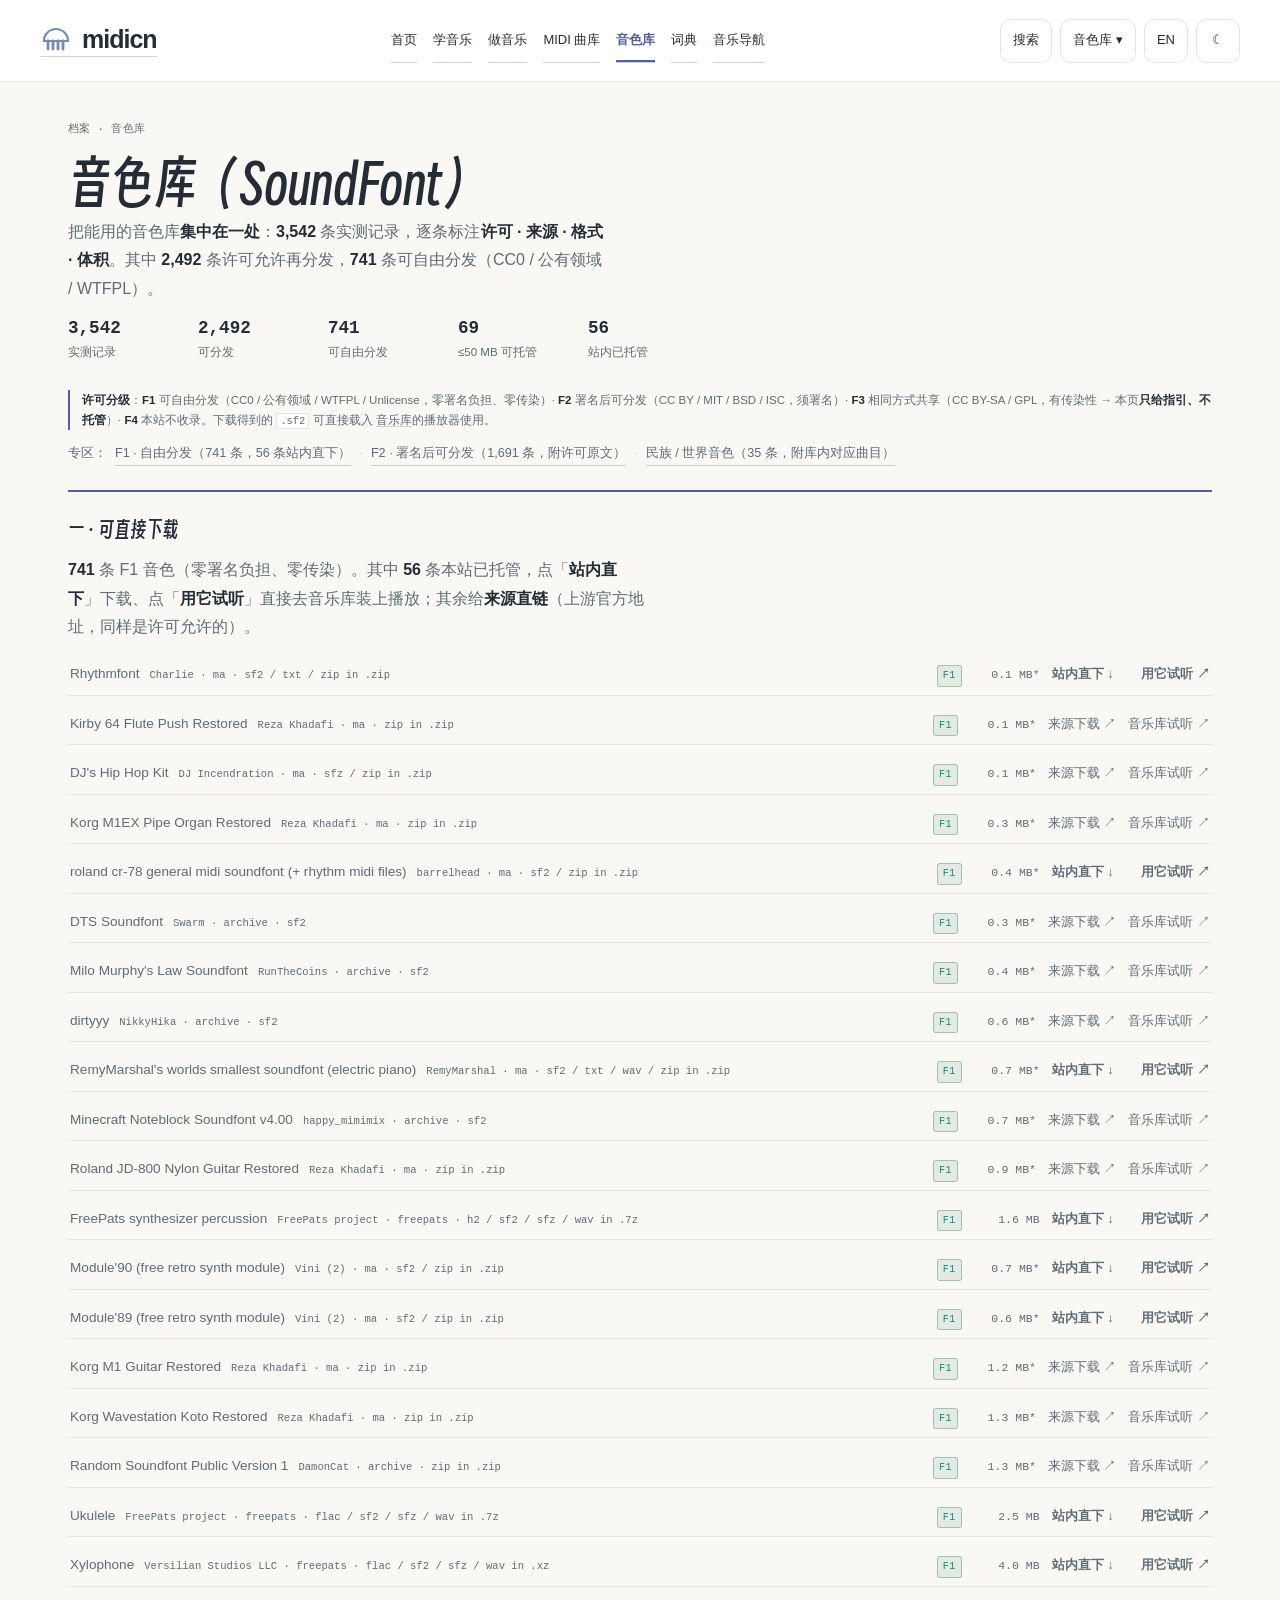
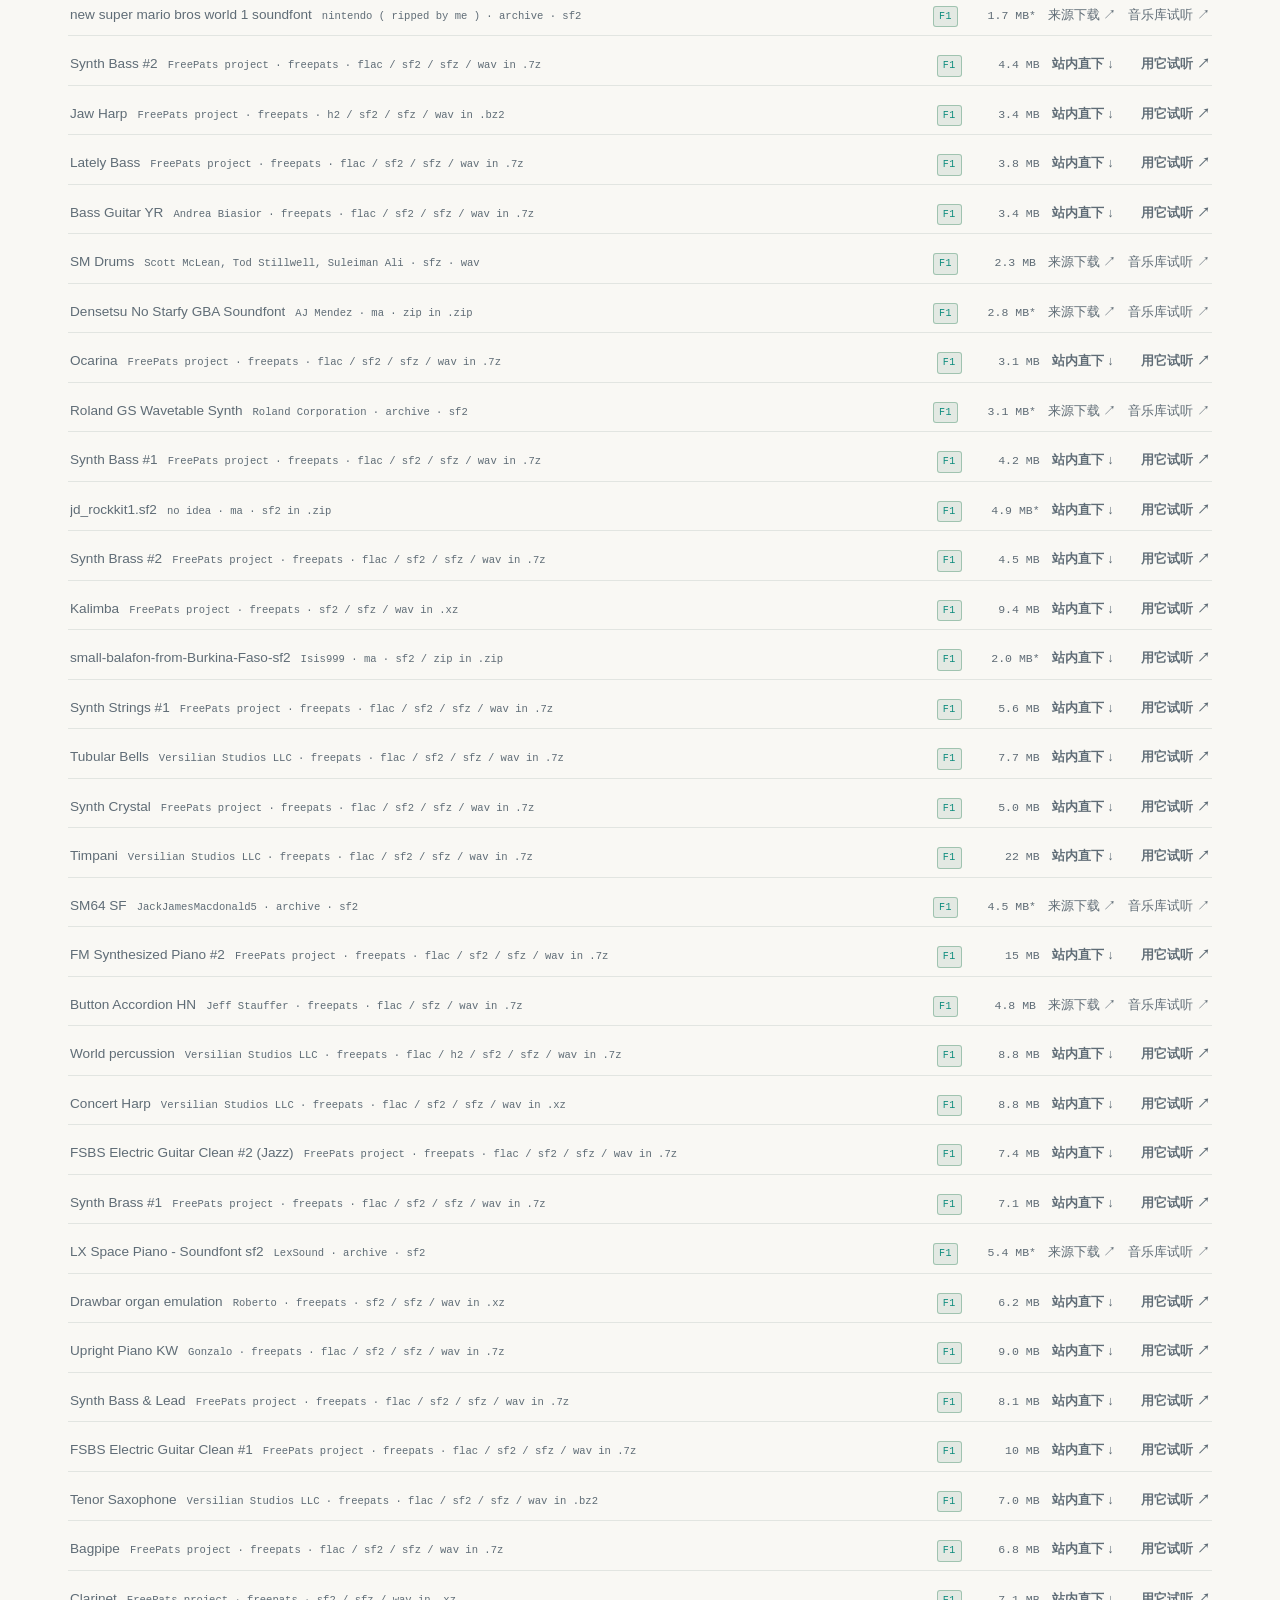
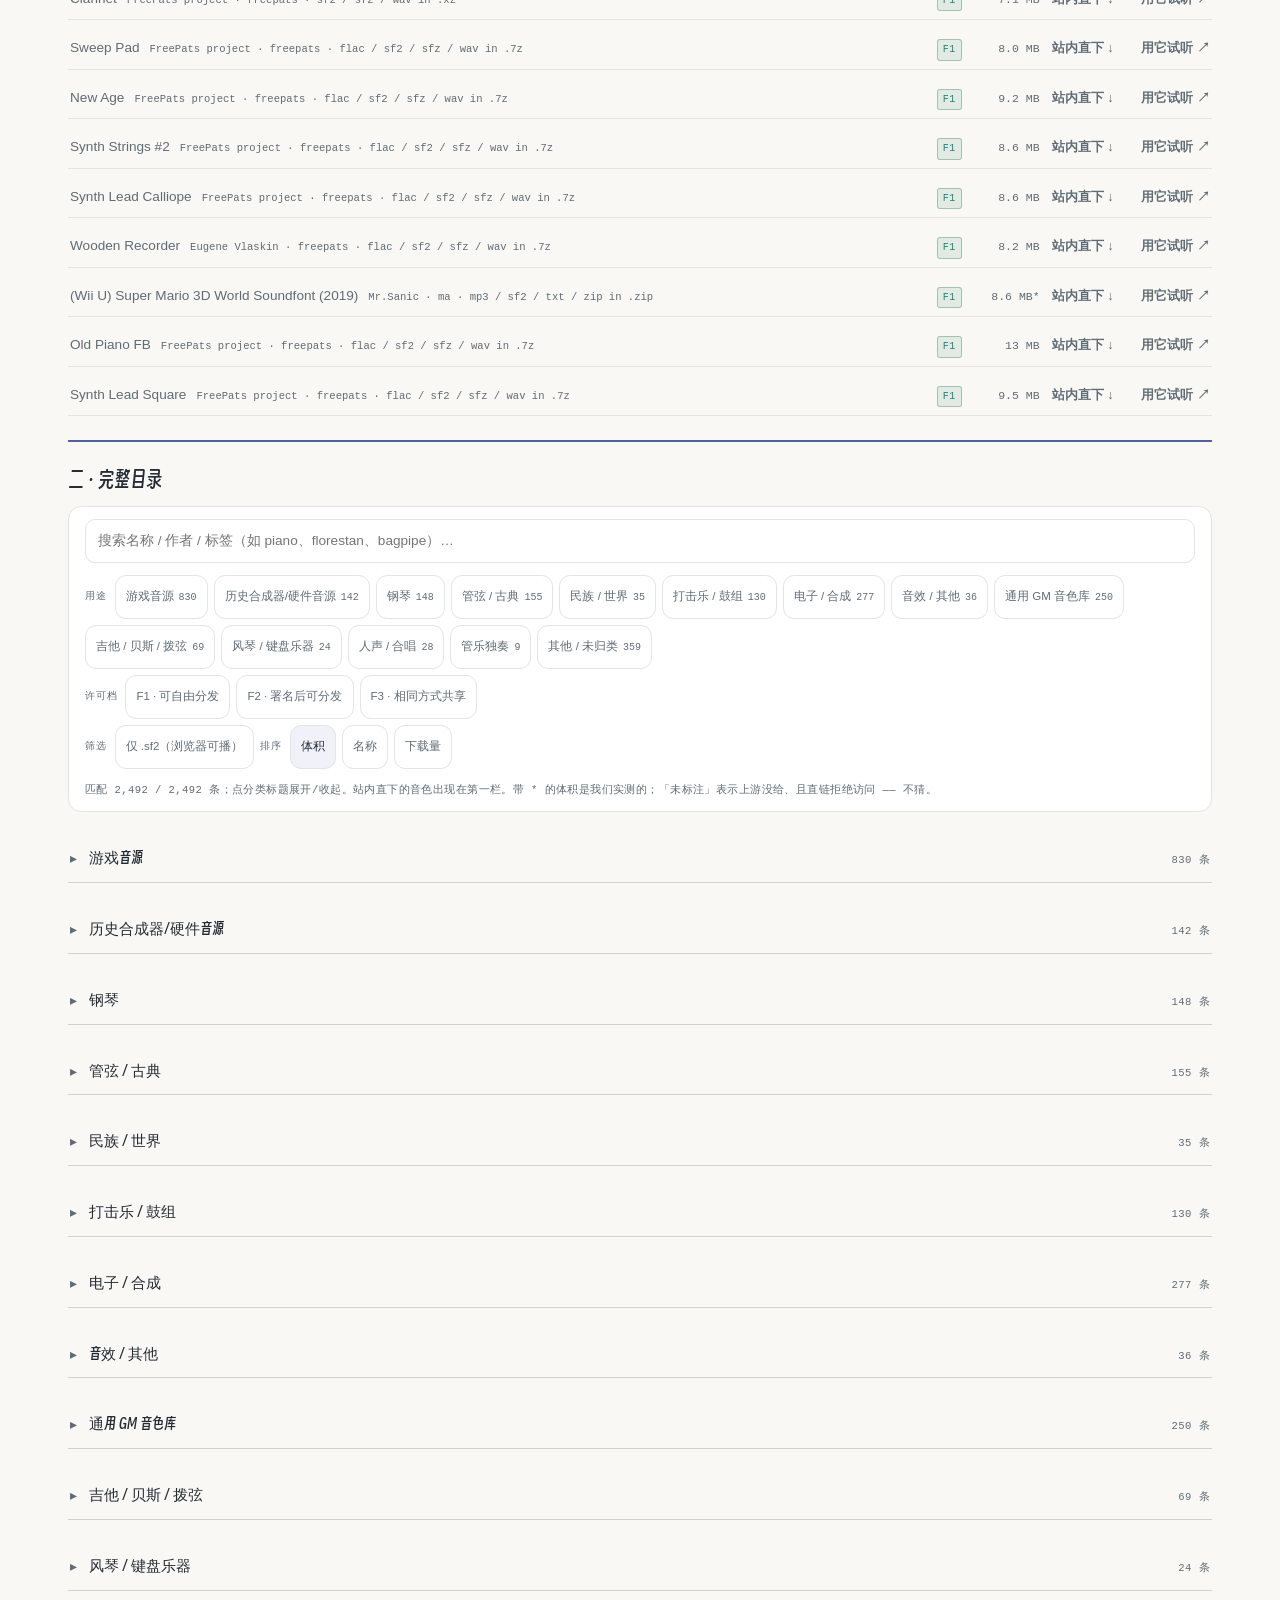
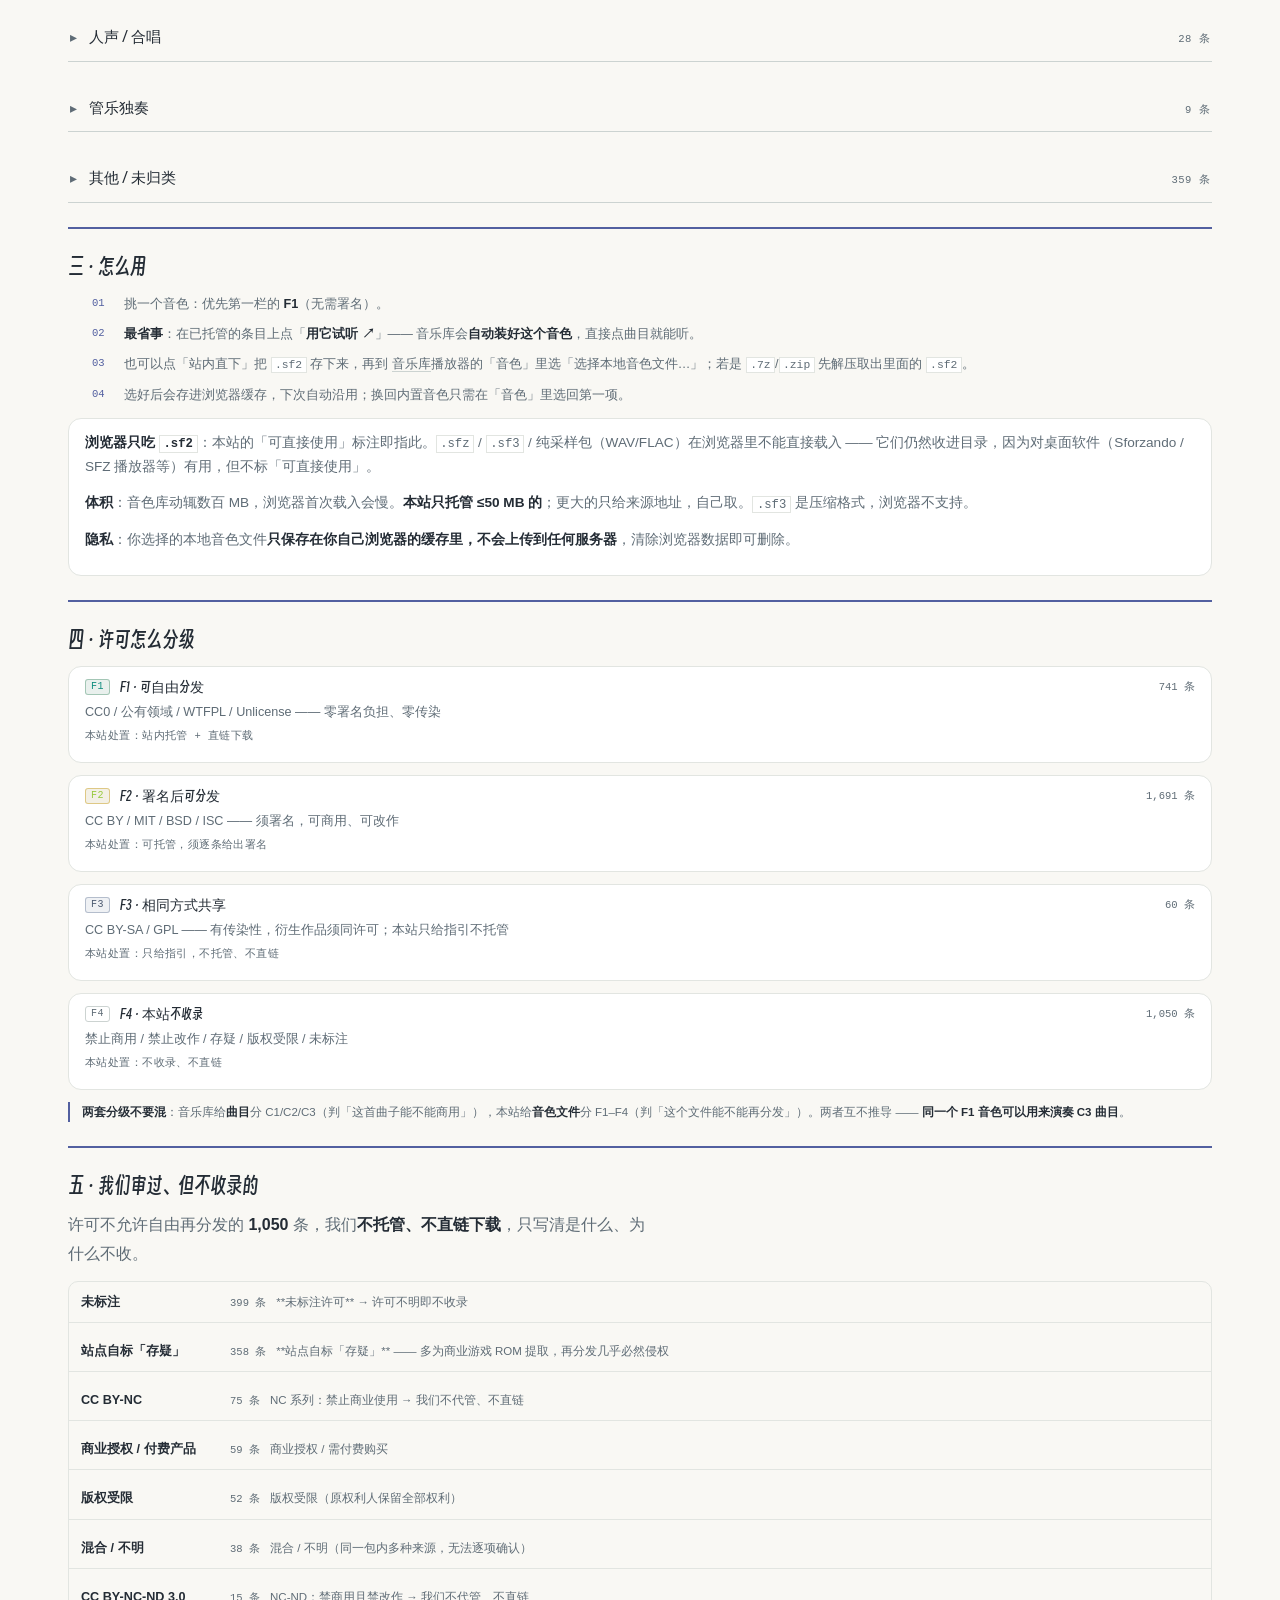
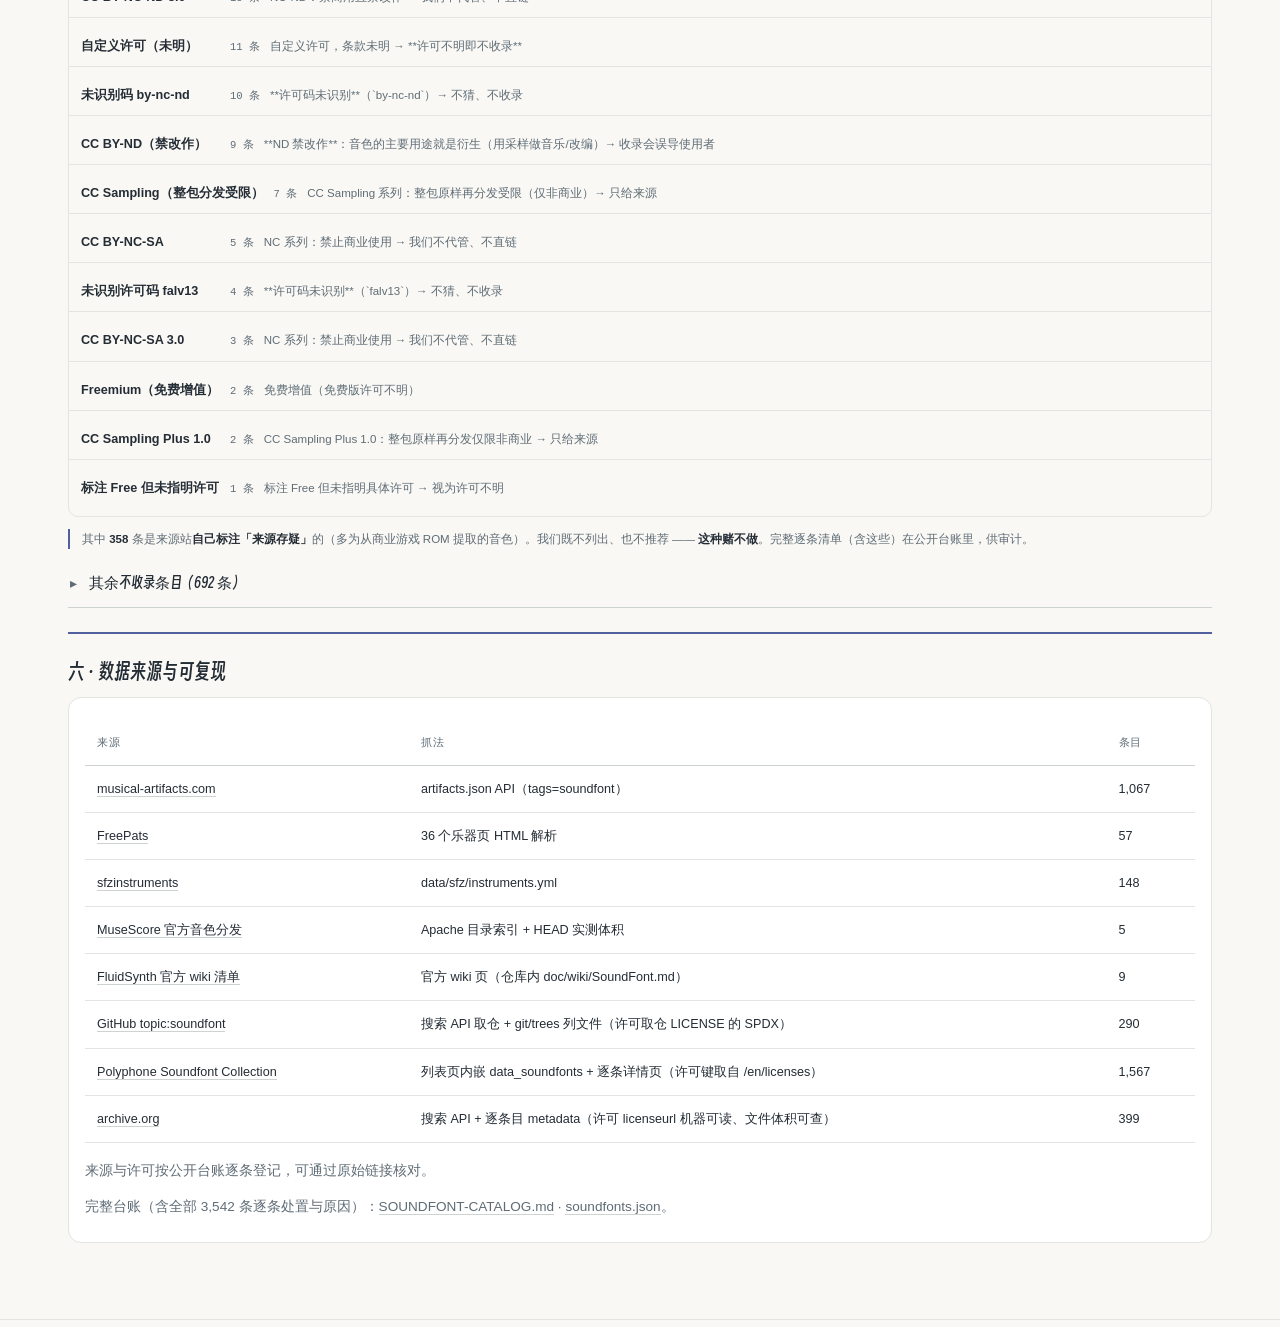
==== index.html @ f2d39f6a "Fix playback recovery, search history and current site navigation (core 1.2.1)" ====
<!doctype html>
<html lang="zh-Hans" data-site="sf" data-lang="zh" data-design="v6" data-ui="clean" data-page="catalog" style="--site-accent:#818aca;--site-text:#5360a0">
<head><meta charset="utf-8"><meta name="viewport" content="width=device-width,initial-scale=1,viewport-fit=cover">
<title>音色库（SoundFont）目录 · 许可分级 · 来源可核</title><meta name="description" content="midicn 音色库目录：3,542 条记录 · 2,492 条可分发。逐条标注许可、来源、格式与体积。">
<link rel="canonical" href="https://sf.midicn.com/">
<meta property="og:title" content="音色库（SoundFont）目录 · 许可分级 · 来源可核"><meta property="og:description" content="midicn 音色库目录：3,542 条记录 · 2,492 条可分发。逐条标注许可、来源、格式与体积。"><meta property="og:type" content="website"><meta property="og:url" content="https://sf.midicn.com/"><meta property="og:site_name" content="midicn · 音色库"><meta property="og:locale" content="zh_CN"><meta property="og:image" content="https://sf.midicn.com/assets/og.png"><meta name="twitter:card" content="summary_large_image">
<meta property="og:image:width" content="1200"><meta property="og:image:height" content="630"><meta property="og:image:alt" content="midicn · 音色库"><meta name="twitter:title" content="音色库（SoundFont）目录 · 许可分级 · 来源可核"><meta name="twitter:description" content="midicn 音色库目录：3,542 条记录 · 2,492 条可分发。逐条标注许可、来源、格式与体积。"><meta name="twitter:image" content="https://sf.midicn.com/assets/og.png">
<meta name="theme-color" content="#818aca"><link rel="manifest" href="manifest.json"><link rel="apple-touch-icon" href="assets/core/icons/icon-192.png"><link rel="icon" href="[data-uri]">
<script>(()=>{try{const a=document.cookie.split(';').map(x=>x.trim()).filter(x=>x.startsWith('midicn-theme=')).pop();const v=a?a.split('=')[1]:localStorage.getItem('midicn-theme');if(v==='light'||v==='dark')document.documentElement.dataset.theme=v}catch{}})();</script><link rel="preload" as="font" type="font/woff2" href="assets/fonts/p.4bbf090220.7a003069be5e.woff2" crossorigin><style>@font-face{font-family:"Smiley Sans";src:url("assets/fonts/p.4bbf090220.7a003069be5e.woff2") format("woff2");font-display:swap}</style><link rel="stylesheet" href="assets/ui/base.b6d38215e6cf.css"><link rel="stylesheet" href="assets/ui/sf-index.25b1c0a201fb.css"><script type="application/ld+json">{"@context":"https://schema.org","@type":"WebPage","name":"音色库（SoundFont）目录 · 许可分级 · 来源可核","description":"midicn 音色库目录：3,542 条记录 · 2,492 条可分发。逐条标注许可、来源、格式与体积。","url":"https://sf.midicn.com/","inLanguage":"zh"}</script></head>
<body><a class="skip-link" href="#main" data-zh="跳至正文" data-en="Skip to content">跳至正文</a>
<header class="site-header">
<a class="site-brand" href="https://home.midicn.com/" data-zh-href="https://home.midicn.com/" data-en-href="https://home.midicn.com/en/" aria-label="midicn"><span class="jf-stack"><svg viewBox="0 0 32 32" width="32" height="32" class="jf jf-idle" aria-hidden="true"><path d="M4 17A12 12 0 0 1 28 17Z" fill="none" stroke="var(--accent)" stroke-width="2.1"/><path d="M8 17V25.0" stroke="var(--accent)" stroke-width="2.8" stroke-linecap="round" fill="none"/><path d="M13 17V25.0" stroke="var(--accent)" stroke-width="2.8" stroke-linecap="round" fill="none"/><path d="M18 17V25.0" stroke="var(--accent)" stroke-width="2.8" stroke-linecap="round" fill="none"/><path d="M23 17V25.0" stroke="var(--accent)" stroke-width="2.8" stroke-linecap="round" fill="none"/></svg></span><b>midicn</b></a>
<nav class="site-task-nav" data-zh-label="全站导航" data-en-label="Main navigation" aria-label="全站导航"><a href="https://home.midicn.com/" data-zh="首页" data-en="Home" data-zh-href="https://home.midicn.com/" data-en-href="https://home.midicn.com/en/">首页</a><a href="https://home.midicn.com/learn/" data-zh-href="https://home.midicn.com/learn/" data-en-href="https://home.midicn.com/en/learn/" data-zh="学音乐" data-en="Learn">学音乐</a><a href="https://home.midicn.com/make/" data-zh-href="https://home.midicn.com/make/" data-en-href="https://home.midicn.com/en/make/" data-zh="做音乐" data-en="Create">做音乐</a><a href="https://lib.midicn.com/" data-zh="MIDI 曲库" data-en="MIDI" data-zh-href="https://lib.midicn.com/" data-en-href="https://lib.midicn.com/">MIDI 曲库</a><a href="https://sf.midicn.com/" data-zh="音色库" data-en="SoundFonts" data-zh-href="https://sf.midicn.com/" data-en-href="https://sf.midicn.com/" aria-current="page">音色库</a><a href="https://gloss.midicn.com/" data-zh="词典" data-en="Glossary" data-zh-href="https://gloss.midicn.com/" data-en-href="https://gloss.midicn.com/en/">词典</a><a data-directory-group="directory" href="https://nav.midicn.com/" data-zh="音乐导航" data-en="Directory" data-zh-href="https://nav.midicn.com/" data-en-href="https://nav.midicn.com/">音乐导航</a></nav>
<div class="site-actions"><a class="site-search" href="https://home.midicn.com/search/" data-zh-href="https://home.midicn.com/search/" data-en-href="https://home.midicn.com/en/search/" data-zh="搜索" data-en="Search">搜索</a>
<div class="site-switcher"><button id="navmenu-btn" type="button" aria-expanded="false" aria-controls="navmenu-panel" data-zh="音色库 ▾" data-en="SoundFonts ▾" data-zh-label="切换分站" data-en-label="Choose a site" aria-label="切换分站">音色库 ▾</button><nav id="navmenu-panel" class="site-menu" hidden aria-label="全部分站"><a href="https://nav.midicn.com/" data-zh="音乐导航" data-en="Directory" data-zh-href="https://nav.midicn.com/" data-en-href="https://nav.midicn.com/"><span class="site-dot" style="--dot:#5caaa0" aria-hidden="true"></span><span data-label>音乐导航</span></a><a href="https://lib.midicn.com/" data-zh="MIDI 库" data-en="MIDI Library" data-zh-href="https://lib.midicn.com/" data-en-href="https://lib.midicn.com/"><span class="site-dot" style="--dot:#c28a55" aria-hidden="true"></span><span data-label>MIDI 库</span></a><a href="https://mid.midicn.com/" data-zh="维度浏览" data-en="Dimensions" data-zh-href="https://mid.midicn.com/" data-en-href="https://mid.midicn.com/"><span class="site-dot" style="--dot:#5ca69c" aria-hidden="true"></span><span data-label>维度浏览</span></a><a href="https://zip.midicn.com/" data-zh="包下载" data-en="Packs" data-zh-href="https://zip.midicn.com/" data-en-href="https://zip.midicn.com/"><span class="site-dot" style="--dot:#6995bd" aria-hidden="true"></span><span data-label>包下载</span></a><a href="https://sf.midicn.com/" data-zh="音色库" data-en="SoundFonts" data-zh-href="https://sf.midicn.com/" data-en-href="https://sf.midicn.com/" aria-current="page"><span class="site-dot" style="--dot:#818aca" aria-hidden="true"></span><span data-label>音色库</span></a><a href="https://home.midicn.com/" data-zh="首页" data-en="Home" data-zh-href="https://home.midicn.com/" data-en-href="https://home.midicn.com/en/"><span class="site-dot" style="--dot:#d9795c" aria-hidden="true"></span><span data-label>首页</span></a><a href="https://gloss.midicn.com/" data-zh="词典" data-en="Dictionary" data-zh-href="https://gloss.midicn.com/" data-en-href="https://gloss.midicn.com/en/"><span class="site-dot" style="--dot:#a484ae" aria-hidden="true"></span><span data-label>词典</span></a><a href="https://hist.midicn.com/" data-zh="音乐史" data-en="Music History" data-zh-href="https://hist.midicn.com/" data-en-href="https://hist.midicn.com/en/"><span class="site-dot" style="--dot:#c49a51" aria-hidden="true"></span><span data-label>音乐史</span></a><a href="https://theo.midicn.com/" data-zh="乐理" data-en="Theory" data-zh-href="https://theo.midicn.com/" data-en-href="https://theo.midicn.com/en/"><span class="site-dot" style="--dot:#9381c6" aria-hidden="true"></span><span data-label>乐理</span></a><a href="https://inst.midicn.com/" data-zh="乐器" data-en="Instruments" data-zh-href="https://inst.midicn.com/" data-en-href="https://inst.midicn.com/en/"><span class="site-dot" style="--dot:#7b9d68" aria-hidden="true"></span><span data-label>乐器</span></a><a href="https://prod.midicn.com/" data-zh="音频" data-en="Audio" data-zh-href="https://prod.midicn.com/" data-en-href="https://prod.midicn.com/en/"><span class="site-dot" style="--dot:#61a9b2" aria-hidden="true"></span><span data-label>音频</span></a><a href="https://ai.midicn.com/" data-zh="AI 做音乐" data-en="AI Music" data-zh-href="https://ai.midicn.com/" data-en-href="https://ai.midicn.com/en/"><span class="site-dot" style="--dot:#cb7993" aria-hidden="true"></span><span data-label>AI 做音乐</span></a></nav></div>
<button id="lang" type="button" data-zh-label="切换语言" data-en-label="Switch language" aria-label="切换语言">EN</button><button id="theme" type="button" aria-label="切换明暗">☾</button></div></header><main id="main" class="doc wide" tabindex="-1">
  <p class="meta" data-zh="档案 · 音色库" data-en="ARCHIVE · SOUNDFONTS">档案 · 音色库</p>
  <h1 data-zh="音色库（SoundFont）" data-en="SoundFont library">音色库（SoundFont）</h1>
  <p class="lede" id="lede"></p>
  <div class="stat" id="stat"></div>

  <div class="note" id="tierNote"></div>

  <!-- 专区入口（S4）：两页是服务端渲染的独立页面，这里只做入口 -->
  <p class="zones" id="zones"></p>

  <!-- ── 一 · 可直接下载（F1 · 站内托管优先） ─────────────────────── -->
  <div class="stitle"><h2 data-zh="一 · 可直接下载" data-en="1 · Ready to download">一 · 可直接下载</h2></div>
  <p class="lede" id="f1Lede"></p>
  <div id="f1"></div>

  <!-- ── 二 · 完整目录 ─────────────────────────────────────────── -->
  <div class="stitle"><h2 data-zh="二 · 完整目录" data-en="2 · Full catalogue">二 · 完整目录</h2></div>

  <div class="panel filterbox">
    <div class="panel-bd">
      <input id="q" type="search" autocomplete="off"
             data-ph-zh="搜索名称 / 作者 / 标签（如 piano、florestan、bagpipe）…"
             data-ph-en="Search name / author / tags (e.g. piano, florestan, bagpipe)…"
             placeholder="搜索名称 / 作者 / 标签…">
      <div class="chips" id="catChips"></div>
      <div class="chips" id="tierChips"></div>
      <div class="chips" id="optChips"></div>
      <p class="meta" id="hint" style="margin:var(--s3) 0 0"></p>
    </div>
  </div>

  <div id="catalog"></div>

  <!-- ── 三 · 怎么用 ───────────────────────────────────────────── -->
  <div class="stitle"><h2 data-zh="三 · 怎么用" data-en="3 · How to use">三 · 怎么用</h2></div>
  <ol class="steps" id="steps"></ol>
  <div class="panel"><div class="panel-bd" id="use"></div></div>

  <!-- ── 四 · 许可分级 ─────────────────────────────────────────── -->
  <div class="stitle"><h2 data-zh="四 · 许可怎么分级" data-en="4 · How licences are graded">四 · 许可怎么分级</h2></div>
  <div id="tiers"></div>
  <div class="note" id="tierCompat"></div>

  <!-- ── 五 · 我们审过但不收录的 ───────────────────────────────── -->
  <div class="stitle"><h2 data-zh="五 · 我们审过、但不收录的" data-en="5 · Reviewed but not listed">五 · 我们审过、但不收录的</h2></div>
  <div id="excluded"></div>

  <!-- ── 六 · 数据来源与可复现 ─────────────────────────────────── -->
  <div class="stitle"><h2 data-zh="六 · 数据来源与可复现" data-en="6 · Sources &amp; reproducibility">六 · 数据来源与可复现</h2></div>
  <div class="panel"><div class="panel-bd" id="sources"></div></div>
</main><p id="midicn-status" role="status" aria-live="polite"></p>
<nav class="site-bottom-nav" aria-label="Mobile navigation"><a href="https://home.midicn.com/" data-zh="首页" data-en="Home" data-zh-href="https://home.midicn.com/" data-en-href="https://home.midicn.com/en/">首页</a><a href="https://home.midicn.com/learn/" data-zh-href="https://home.midicn.com/learn/" data-en-href="https://home.midicn.com/en/learn/" data-zh="学习" data-en="Learn">学习</a><a href="https://home.midicn.com/make/" data-zh-href="https://home.midicn.com/make/" data-en-href="https://home.midicn.com/en/make/" data-zh="制作" data-en="Make">制作</a><a href="https://lib.midicn.com/" data-zh="MIDI库" data-en="MIDI" data-zh-href="https://lib.midicn.com/" data-en-href="https://lib.midicn.com/">MIDI库</a><a href="https://sf.midicn.com/" data-zh="音色库" data-en="Sounds" data-zh-href="https://sf.midicn.com/" data-en-href="https://sf.midicn.com/" aria-current="page">音色库</a><a href="https://nav.midicn.com/" data-zh="导航" data-en="Nav" data-zh-href="https://nav.midicn.com/" data-en-href="https://nav.midicn.com/">导航</a></nav><footer class="site-footer"><div data-locale="zh"><nav aria-label="法律声明"><a href="https://home.midicn.com/legal/data/terms/">条款</a> · <a href="https://home.midicn.com/legal/privacy/">隐私</a> · <a href="https://home.midicn.com/legal/data/disclaimer/">免责</a> · <a href="https://home.midicn.com/legal/data/copyright/">版权</a></nav></div><div data-locale="en" hidden><nav aria-label="Legal"><a href="https://home.midicn.com/en/legal/data/terms/">Terms</a> · <a href="https://home.midicn.com/en/legal/privacy/">Privacy</a> · <a href="https://home.midicn.com/en/legal/data/disclaimer/">Disclaimer</a> · <a href="https://home.midicn.com/en/legal/data/copyright/">Copyright</a></nav></div><div class="page-metadata" hidden aria-hidden="true"><p id="footNote"></p><p id="footLic"></p><p id="footLegal"></p></div><noscript><nav class="no-script-sites" aria-label="All sites"><a href="https://nav.midicn.com/" data-zh="音乐导航" data-en="Directory" data-zh-href="https://nav.midicn.com/" data-en-href="https://nav.midicn.com/">音乐导航</a><a href="https://lib.midicn.com/" data-zh="MIDI 库" data-en="MIDI Library" data-zh-href="https://lib.midicn.com/" data-en-href="https://lib.midicn.com/">MIDI 库</a><a href="https://mid.midicn.com/" data-zh="维度浏览" data-en="Dimensions" data-zh-href="https://mid.midicn.com/" data-en-href="https://mid.midicn.com/">维度浏览</a><a href="https://zip.midicn.com/" data-zh="包下载" data-en="Packs" data-zh-href="https://zip.midicn.com/" data-en-href="https://zip.midicn.com/">包下载</a><a href="https://sf.midicn.com/" data-zh="音色库" data-en="SoundFonts" data-zh-href="https://sf.midicn.com/" data-en-href="https://sf.midicn.com/">音色库</a><a href="https://home.midicn.com/" data-zh="首页" data-en="Home" data-zh-href="https://home.midicn.com/" data-en-href="https://home.midicn.com/en/">首页</a><a href="https://gloss.midicn.com/" data-zh="词典" data-en="Dictionary" data-zh-href="https://gloss.midicn.com/" data-en-href="https://gloss.midicn.com/en/">词典</a><a href="https://hist.midicn.com/" data-zh="音乐史" data-en="Music History" data-zh-href="https://hist.midicn.com/" data-en-href="https://hist.midicn.com/en/">音乐史</a><a href="https://theo.midicn.com/" data-zh="乐理" data-en="Theory" data-zh-href="https://theo.midicn.com/" data-en-href="https://theo.midicn.com/en/">乐理</a><a href="https://inst.midicn.com/" data-zh="乐器" data-en="Instruments" data-zh-href="https://inst.midicn.com/" data-en-href="https://inst.midicn.com/en/">乐器</a><a href="https://prod.midicn.com/" data-zh="音频" data-en="Audio" data-zh-href="https://prod.midicn.com/" data-en-href="https://prod.midicn.com/en/">音频</a><a href="https://ai.midicn.com/" data-zh="AI 做音乐" data-en="AI Music" data-zh-href="https://ai.midicn.com/" data-en-href="https://ai.midicn.com/en/">AI 做音乐</a></nav></noscript></footer>
<script type="application/json" id="midicn-config">{"site":"sf","core":"1.2.1","locale":"zh","localeMode":"inline","serviceWorker":"sw.js","midiLocator":"data/midi-locator.json","midiOrigins":["https://mid.midicn.com","https://zip.midicn.com","https://lib.midicn.com"]}</script><script defer src="assets/ui/runtime.eab9c31673e5.js"></script><script defer src="assets/ui/sf-index.ad8ad77c91aa.js"></script></body></html>
---- assets/ui/base.b6d38215e6cf.css ----
@layer reset,tokens,base,components,layouts,utilities;@layer base{:root{color-scheme:light dark;--ink:#0B0B0C;--ink:light-dark(#F7F4EE,#0B0B0C);--ink-2:#111113;--ink-2:light-dark(#FFFFFF,#111113);--ink-3:#17171A;--ink-3:light-dark(#F1EDE5,#17171A);--ink-4:#0E0E10;--ink-4:light-dark(#FAF8F4,#0E0E10);--rule:#242427;--rule:light-dark(#D9D3C7,#242427);--rule-2:#343439;--rule-2:light-dark(#BDB5A5,#343439);--paper:#F2EEE6;--paper:light-dark(#16161A,#F2EEE6);--paper-2:#A9A49B;--paper-2:light-dark(#5A564E,#A9A49B);--paper-3:#6E6A64;--paper-3:light-dark(#6E6A64,#807B72);--vermilion:#CE4A32;--vermilion:light-dark(#A93A24,#CE4A32);--gold:#C9A227;--gold:light-dark(#8A6F10,#C9A227);--jade:#5E9E7E;--jade:light-dark(#2F6B50,#5E9E7E);--slate:#7A8AA3;--slate:light-dark(#4C5A70,#7A8AA3);--ok:light-dark(#1B7A4C,#58D48A);--study:light-dark(#1F5FA8,#5A9BD8);--doubt:light-dark(#9A6213,#E8A33D);--warn:light-dark(#C0452A,#FF7A5C);--stop:light-dark(#B32E2E,#E45A5A);--vermilion-soft:rgba(206,74,50,.14);--vermilion-soft:light-dark(rgba(169,58,36,.1),rgba(206,74,50,.14));--vermilion-line:rgba(206,74,50,.45);--vermilion-line:light-dark(rgba(169,58,36,.4),rgba(206,74,50,.45));--gold-soft:rgba(201,162,39,.14);--gold-soft:light-dark(rgba(138,111,16,.1),rgba(201,162,39,.14));--jade-soft:rgba(94,158,126,.14);--jade-soft:light-dark(rgba(47,107,80,.1),rgba(94,158,126,.14));--accent-h:18;--accent-c:.16;--accent:oklch(.58 var(--accent-c) var(--accent-h));--accent:light-dark(oklch(.58 var(--accent-c,.16) var(--accent-h)),oklch(.8 var(--accent-c,.15) var(--accent-h)));--accent-soft:oklch(.58 var(--accent-c,.16) var(--accent-h) / .14);--accent-soft:light-dark(oklch(.58 var(--accent-c,.16) var(--accent-h) / .12),oklch(.8 var(--accent-c,.15) var(--accent-h) / .16));--on-accent:light-dark(#FFF8F4,#1A0A06);--n0:light-dark(#FBF8F1,#08080B);--n1:light-dark(#FFFFFF,#12121A);--n2:light-dark(#F4F0E6,#1A1A25);--n3:light-dark(#E4DECF,#242432);--n4:light-dark(#CFC7B2,#32323F);--n5:light-dark(#B3AA93,#4A4A5A);--n6:light-dark(#8F8875,#6C6C80);--n7:light-dark(#6E6857,#8E8EA3);--n8:light-dark(#524D3F,#B4B4C6);--n9:light-dark(#38342A,#D6D6E2);--n10:light-dark(#211E17,#EFEFE8);--n11:light-dark(#12100B,#F7F6F1);--serif:"Songti SC","Source Han Serif SC","Noto Serif SC",Georgia,"Times New Roman",serif;--sans:-apple-system,BlinkMacSystemFont,"Segoe UI","PingFang SC","Hiragino Sans GB","Microsoft YaHei",Roboto,sans-serif;--mono:ui-monospace,SFMono-Regular,"SF Mono",Menlo,Consolas,monospace;--fs-10:clamp(10px,.62rem,11px);--fs-11:clamp(10.5px,.66rem,11.5px);--fs-12:clamp(11.5px,.72rem,12.5px);--fs-13:clamp(12.5px,.79rem,13.5px);--fs-14:clamp(13.5px,.85rem,14.5px);--fs-16:clamp(15px,.95rem,16.5px);--fs-20:clamp(17px,1.1rem,20px);--fs-26:clamp(20px,1.6vw,26px);--fs-34:clamp(24px,2.6vw,34px);--fs-38:clamp(28px,3.2vw,38px);--fs-46:clamp(28px,4vw,46px);--lh-tight:1.2;--lh-body:1.68;--s1:4px;--s2:8px;--s3:12px;--s4:16px;--s5:24px;--s6:32px;--s7:48px;--s8:64px;--r-1:8px;--r-2:16px;--r-3:26px;--r-full:999px;--r:var(--r-1);--r-lg:var(--r-2);--shadow-1:0 1px 0 light-dark(rgba(90,70,30,.1),rgba(0,0,0,.35)),0 10px 24px -16px oklch(.6 .1 var(--accent-h) / .45);--shadow-2:0 2px 0 light-dark(rgba(90,70,30,.08),rgba(0,0,0,.3)),0 20px 44px -22px oklch(.6 .12 var(--accent-h) / .55);--wrap:min(92vw,1560px);--wrap-wide:var(--wrap);--wrap-read:var(--wrap);--gutter:clamp(var(--s4),2.5vw,var(--s6));--z-hdr:20;--z-play:30;--z-pop:40;--hdr:56px;--play:68px;--tap:44px;--sa-t:env(safe-area-inset-top,0px);--sa-b:env(safe-area-inset-bottom,0px);--sa-l:env(safe-area-inset-left,0px);--sa-r:env(safe-area-inset-right,0px);--t:.15s linear}:root[data-theme=light]{color-scheme:light}:root[data-theme=dark]{color-scheme:dark}@media(prefers-reduced-motion:reduce){:root{--t:.01s}}.jf-t1{stroke:var(--jf-1)}.jf-t2{stroke:var(--jf-2)}.jf-t3{stroke:var(--jf-3)}.jf-t4{stroke:var(--jf-4)}.jf-w1{stroke:var(--jf-1)}.jf-w4{stroke:var(--jf-4)}.jf-dome{fill:var(--jf-dome)}.jf-dome-n{fill:color-mix(in oklab,var(--jf-dome) 22%,var(--n6))}.jf-dome-d{fill:color-mix(in oklab,var(--jf-dome) 12%,var(--n4))}.jf-mute{stroke:color-mix(in oklab,var(--jf-dome) 45%,var(--n6))}.jf-n{stroke:var(--n6)}.jf-n4{stroke:var(--n4)}.jf-doubt{stroke:var(--doubt)}.jf-dim{stroke:var(--jf-dome);stroke-opacity:.55}.jf-stack{display:inline-flex;position:relative;line-height:0;flex:none}.jf-stack .jf{display:none}.jf-stack .jf-idle{display:block}.jf-stack .jf-playing,.jf-stack .jf-loading,.jf-stack .jf-done,.jf-stack .jf-hint{position:absolute;top:0;left:0}:root[data-jf=playing] .jf-stack .jf-idle{visibility:hidden}:root[data-jf=playing] .jf-stack .jf-playing{display:block}:root[data-jf=loading] .jf-stack .jf-idle{visibility:hidden}:root[data-jf=loading] .jf-stack .jf-loading{display:block}:root[data-jf=hint] .jf-stack .jf-idle{visibility:hidden}:root[data-jf=hint] .jf-stack .jf-hint{display:block}:root[data-jf=done] .jf-stack .jf-idle{visibility:hidden}:root[data-jf=done] .jf-stack .jf-done{display:block}@media(prefers-reduced-motion:no-preference){:root[data-jf=playing] .jf-stack .jf-playing path:nth-of-type(odd){animation:jf-swim 1.6s ease-in-out infinite alternate}@keyframes jf-swim{0%{transform:translateY(-.6px)}to{transform:translateY(.6px)}}}*{box-sizing:border-box;margin:0;padding:0}html{-webkit-text-size-adjust:100%;scroll-behavior:smooth}body{background:var(--ink);color:var(--paper);font-family:var(--sans);font-size:var(--fs-14);line-height:var(--lh-body);-webkit-font-smoothing:antialiased;overflow-x:hidden}a{color:inherit;text-decoration:none;border-bottom:1px solid var(--rule-2);transition:border-color var(--t),color var(--t)}a:hover{border-bottom-color:var(--vermilion);color:var(--vermilion)}button,input,select{font:inherit;color:inherit}button{background:none;border:0;cursor:pointer}:focus-visible{outline:2px solid var(--vermilion);outline-offset:2px}img,svg{display:block;max-width:100%}::selection{background:var(--vermilion);color:#fff}code,kbd{font-family:var(--mono);font-size:.9em;background:var(--ink-4);border:1px solid var(--rule);padding:.05em .3em}pre{background:var(--ink-4);border:1px solid var(--rule);padding:var(--s4);overflow-x:auto;font-family:var(--mono);font-size:var(--fs-12);line-height:1.8;margin:var(--s3) 0 var(--s5)}pre code{background:none;border:0;padding:0}h1,h2,h3{font-family:var(--serif);font-weight:600;letter-spacing:.01em;line-height:var(--lh-tight)}h1{font-size:var(--fs-34)}h2{font-size:var(--fs-26)}h3{font-size:var(--fs-16);font-family:var(--sans);font-weight:650;letter-spacing:0}p{color:var(--paper-2);margin-bottom:var(--s3)}strong,b{color:var(--paper);font-weight:650}.lede{font-family:var(--serif);font-size:var(--fs-16);line-height:1.78;color:var(--paper);max-width:100%}.lede em{font-style:normal;color:var(--vermilion)}.meta{font-family:var(--mono);font-size:var(--fs-11);color:var(--paper-3);letter-spacing:.04em}.num{font-family:var(--mono);font-variant-numeric:tabular-nums}.stitle{display:flex;align-items:baseline;gap:var(--s3);flex-wrap:wrap;padding-top:var(--s2);border-top:2px solid var(--vermilion);margin:var(--s5) 0 var(--s3)}.stitle h2{margin:0}.stitle .spacer{margin-left:auto}h1,h2,h3{text-wrap:balance}p,.lede{text-wrap:pretty}.lede{max-width:100%}.nav a,.btn,.axis,.langbtn,.dlchip,.dlmore,.fgrid a,.fgrid h4,.stitle h2,.stitle .meta,.tag,.lic,.pkg .pn,.pkg .pm,.sideitem .si-n,.hero-meta,.hero .kick,.crumbs span,.crumbs a{white-space:nowrap}.nav{flex-wrap:wrap;row-gap:var(--s2)}@media(max-width:1023px){.hbar{flex-wrap:wrap;height:auto;min-height:52px;padding-top:var(--s2);padding-bottom:var(--s2);row-gap:var(--s2)}.nav{margin-left:0;width:100%;order:9;gap:var(--s4)}}.wrap{width:100%;max-width:var(--wrap);margin:0 auto;padding:0 var(--gutter)}.wrap-read{max-width:var(--wrap-read)}body>header{position:sticky;top:0;z-index:var(--z-hdr);background:var(--ink);border-bottom:1px solid var(--rule)}.hbar{max-width:var(--wrap);margin:0 auto;height:var(--hdr);padding:0 var(--gutter);display:flex;align-items:center;gap:var(--s5)}.brand{display:flex;align-items:center;gap:var(--s2);border:0;flex:none}.brand svg{width:22px;height:22px;flex:none}.brand .jf-404 svg{width:32px;height:32px}.brand b{font-family:var(--serif);font-size:var(--fs-16);font-weight:600}.brand i{font-family:var(--mono);font-size:var(--fs-11);font-style:normal;color:var(--paper-3);margin-left:2px}.nav{display:flex;gap:var(--s5);font-size:var(--fs-13);margin-left:auto;flex-wrap:wrap}.nav a{border-bottom:1px solid transparent;padding-bottom:2px;color:var(--paper-2)}.nav a:hover{color:var(--paper);border-bottom-color:var(--rule-2)}.nav a.on{color:var(--paper);border-bottom-color:var(--vermilion)}.iconbtn{width:34px;height:34px;border:1px solid var(--rule);color:var(--paper-2);display:grid;place-items:center;transition:var(--t);flex:none}.iconbtn:hover{border-color:var(--vermilion);color:var(--vermilion)}.iconbtn svg{width:15px;height:15px;fill:currentColor}.langbtn{width:auto;padding:0 var(--s3);font-family:var(--mono);font-size:var(--fs-11)}#theme svg{fill:none;stroke:currentColor}#theme .i-sun{display:none}#theme .i-moon{display:block}@media(prefers-color-scheme:dark){:root:not([data-theme=light]) #theme .i-sun{display:block}:root:not([data-theme=light]) #theme .i-moon{display:none}}:root[data-theme=dark] #theme .i-sun{display:block}:root[data-theme=dark] #theme .i-moon{display:none}:root[data-theme=light] #theme .i-sun{display:none}:root[data-theme=light] #theme .i-moon{display:block}.kb-tabicons{position:absolute;width:0;height:0;overflow:hidden}.panel{border:1px solid var(--rule);background:var(--ink-2)}.panel-hd{display:flex;align-items:center;gap:var(--s3);padding:var(--s3) var(--s4);border-bottom:1px solid var(--rule);font-family:var(--serif);font-size:var(--fs-14)}.panel-bd{padding:var(--s3) var(--s4)}.tile{border:1px solid var(--rule);background:var(--ink-2);padding:var(--s3);transition:border-color var(--t),background var(--t);display:block}.tile:hover{border-color:var(--rule-2);background:var(--ink-3);border-bottom-color:var(--rule-2)}.tile.is-on{border-color:var(--vermilion);background:var(--vermilion-soft)}.dl{display:grid;grid-template-columns:auto minmax(0,1fr);gap:var(--s2) var(--s4);font-size:var(--fs-13)}.dl dt{color:var(--paper-3);white-space:nowrap;font-family:var(--mono);font-size:var(--fs-11);padding-top:2px}.dl dd{margin:0;color:var(--paper);word-break:break-word}table{width:100%;border-collapse:collapse;font-size:var(--fs-13)}th,td{text-align:left;padding:var(--s3);border-bottom:1px solid var(--rule);vertical-align:top}th{font-family:var(--mono);font-size:var(--fs-11);color:var(--paper-3);letter-spacing:.06em;font-weight:500;border-bottom-color:var(--rule-2);white-space:nowrap}td b{font-weight:600}.tw{width:100%;overflow-x:auto;-webkit-overflow-scrolling:touch}.lic{display:inline-flex;align-items:center;gap:var(--s2);font-family:var(--mono);font-size:var(--fs-11);white-space:nowrap;border:1px solid currentColor;padding:1px var(--s2);color:var(--paper-3)}.lic:before{content:"";width:6px;height:6px;background:currentColor;flex:none}.lic.c1{color:var(--jade)}.lic.c2{color:var(--gold)}.lic.c3{color:var(--slate)}.lic.no{color:var(--vermilion)}.lic.plain{border-color:var(--rule);color:var(--paper-3)}.btn{display:inline-flex;align-items:center;justify-content:center;gap:var(--s2);min-height:44px;padding:0 var(--s4);border:1px solid var(--rule-2);background:none;color:var(--paper);font-size:var(--fs-13);transition:var(--t)}.btn:hover{border-color:var(--vermilion);color:var(--vermilion)}.btn.primary{background:var(--vermilion);border-color:var(--vermilion);color:#fff}.btn.primary:hover{filter:brightness(1.08);color:#fff}.btn.ghost{border-color:transparent;color:var(--paper-2);padding:0 var(--s3)}.btn.ghost:hover{border-color:var(--rule);color:var(--paper)}.btn svg{width:14px;height:14px;fill:currentColor}.sig{display:flex;align-items:flex-end;gap:1px;height:24px}.sig i{flex:1;background:var(--rule-2);transition:background var(--t)}.tile:hover .sig i{background:var(--vermilion)}footer{margin-top:var(--s6);border-top:1px solid var(--rule);padding:var(--s4) 0 calc(var(--s4) + var(--sa-b))}.fnote{margin-top:var(--s6);padding-top:var(--s4);border-top:1px solid var(--rule);font-size:var(--fs-11);color:var(--paper-3);line-height:1.9}.fbar{display:flex;align-items:center;gap:var(--s2) var(--s4);flex-wrap:wrap;font-size:var(--fs-12);color:var(--paper-3)}.fbar b{font-family:var(--serif);font-size:var(--fs-13);color:var(--paper);font-weight:600}.fnav{display:flex;gap:var(--s3) var(--s4);flex-wrap:wrap}.fnav a{font-size:var(--fs-12);color:var(--paper-2);border-bottom:0}.fnav a:hover{color:var(--vermilion)}.flic{margin-left:auto;font-family:var(--mono);font-size:var(--fs-11);color:var(--paper-3)}.fnote{margin-top:var(--s3);padding-top:var(--s3);border-top:1px solid var(--rule);display:flex;gap:var(--s2) var(--s5);flex-wrap:wrap;justify-content:space-between;font-family:var(--mono);font-size:var(--fs-11);color:var(--paper-3)}.fnote a{color:var(--paper-3);border-bottom:0}.fnote a:hover{color:var(--vermilion)}.pkgs{display:grid;grid-template-columns:repeat(auto-fill,minmax(268px,1fr));gap:var(--s3)}.pkg{border:1px solid var(--rule);background:var(--ink-2);padding:var(--s4);display:flex;flex-direction:column;gap:var(--s2)}.pkg:hover{border-color:var(--rule-2)}.pkg .pn{font-family:var(--serif);font-size:var(--fs-16)}.pkg .pm{font-family:var(--mono);font-size:var(--fs-11);color:var(--paper-3)}.pkg .pd{font-size:var(--fs-12);color:var(--paper-2);line-height:1.7;flex:1}.pkg .dlbtn{align-self:flex-start;min-height:34px;padding:0 var(--s3);background:var(--vermilion);color:#fff;display:inline-flex;align-items:center;gap:var(--s2);font-size:var(--fs-12);border:0}.pkg .dlbtn:hover{filter:brightness(1.08);color:#fff}.pkg .dlbtn svg{width:13px;height:13px;fill:currentColor}.steps{counter-reset:s;list-style:none}.steps li{counter-increment:s;position:relative;padding-left:var(--s6);margin-bottom:var(--s3);font-size:var(--fs-13);color:var(--paper-2)}.steps li:before{content:counter(s,decimal-leading-zero);position:absolute;left:0;top:.1em;font-family:var(--mono);font-size:var(--fs-11);color:var(--vermilion)}.note{font-size:var(--fs-12);color:var(--paper-3);border-left:2px solid var(--vermilion);padding-left:var(--s3);margin:var(--s3) 0}main.doc.wide{max-width:var(--wrap)}main.doc{width:100%;max-width:var(--wrap);margin:0 auto;padding:var(--s5) var(--gutter) var(--s6)}main.doc h2{margin-top:var(--s4)}main.doc h3{margin-top:var(--s3)}main.doc ul,main.doc ol{margin:var(--s2) 0 var(--s3) var(--s5);color:var(--paper-2)}main.doc li{margin-bottom:var(--s2)}@media(max-width:640px){.hbar{height:52px;gap:var(--s3)}.nav{gap:var(--s3);font-size:var(--fs-12)}.hbar>.brand{min-height:44px}.hbar .kb-lang,.hbar .iconbtn{min-width:44px;min-height:44px}.hbar .kb-lang{display:inline-flex;align-items:center;justify-content:center}h1{font-size:var(--fs-26)}.pkgs{grid-template-columns:1fr}table{font-size:var(--fs-12)}th,td{padding:var(--s2)}}.morebtn{display:inline-flex;align-items:center;justify-content:center;gap:var(--s2);min-height:44px;padding:var(--s2) var(--s5);border:1px solid var(--rule-2);background:none;color:var(--paper);font-size:var(--fs-13);transition:var(--t);max-width:100%;white-space:normal;text-align:center;line-height:1.4}.morebtn:hover{border-color:var(--vermilion);color:var(--vermilion)}@media(max-width:640px){.morebtn{width:100%}}.morewrap{display:flex;justify-content:center;margin:var(--s5) 0}}@layer components{.kb-switch{display:flex;flex-wrap:wrap;gap:2px 4px;align-items:center;margin:0;padding:0;list-style:none;min-width:0}.kb-switch a{display:inline-block;padding:.28em .52em;font-size:var(--fs-12);line-height:1.35;border-radius:2px;text-decoration:none;white-space:nowrap;opacity:.62;transition:opacity .15s,background-color .15s}.kb-switch a:hover{opacity:1;background:color-mix(in srgb,currentColor 12%,transparent)}.kb-switch a[aria-current=page]{opacity:1;font-weight:500;box-shadow:inset 0 -2px 0 var(--accent, currentColor)}.kb-switch .kb-switch-sep{opacity:.22;padding:0 .15em;user-select:none}@media(max-width:1023px){.kb-switch{flex:1 1 100%;order:9;padding-top:var(--s1)}.kb-lang{margin-left:auto}}@media(max-width:640px){.kb-switch{gap:1px 2px}.kb-switch a{font-size:var(--fs-11);padding:.24em .38em;letter-spacing:0}.kb-switch .kb-switch-sep{padding:0 .05em}}.kb-lang{flex:0 0 auto;margin-left:var(--s3);padding:.26em .62em;font-size:var(--fs-12);line-height:1.4;border:1px solid var(--rule-2);border-radius:var(--r);text-decoration:none;opacity:.8;white-space:nowrap;transition:border-color var(--t),opacity var(--t)}.kb-lang:hover{border-color:var(--accent);opacity:1;text-decoration:none}.kb-suffix{opacity:.6;font-weight:400}.kb-suffix:before{content:"\b7";margin:0 .38em;opacity:.5}:root{--jf-1:#FF7C9E;--jf-2:#FF8B6E;--jf-3:#FFAE55;--jf-4:#FFD24E;--jf-dome:#FF8B6E }:root[data-site=home]{--jf-1:light-dark(#F34875,#FF7C9E);--jf-2:light-dark(#F1522B,#FF8B6E);--jf-3:light-dark(#CD710D,#FFAE55);--jf-4:light-dark(#AB830B,#FFD24E);--jf-dome:light-dark(#F1522B,#FF8B6E) }:root[data-site=hist]{--jf-1:light-dark(#B87D0C,#FFC24E);--jf-2:light-dark(#A2861C,#EBCB4E);--jf-3:light-dark(#7C912B,#BBD754);--jf-4:light-dark(#58982D,#8FD95E);--jf-dome:light-dark(#A2861C,#EBCB4E) }:root[data-site=theo]{--jf-1:light-dark(#494AF3,#8B8CFF);--jf-2:light-dark(#2B8CE3,#6FB6F5);--jf-3:light-dark(#2B8CE3,#6FB6F5);--jf-4:light-dark(#494AF3,#8B8CFF);--jf-dome:light-dark(#496FF3,#7E9BFF) }:root[data-site=inst]{--jf-1:light-dark(#69962B,#A6DB5E);--jf-2:light-dark(#319C4F,#6BD98A);--jf-3:light-dark(#29997D,#46D9B4);--jf-4:light-dark(#2996A0,#4CD0DC);--jf-dome:light-dark(#319C4F,#6BD98A) }:root[data-site=prod]{--jf-1:light-dark(#2A9A73,#4ED9A8);--jf-2:light-dark(#2796A6,#4CCDE0);--jf-3:light-dark(#338CE0,#5AA8F0);--jf-4:light-dark(#4960F3,#7A8CFF);--jf-dome:light-dark(#2796A6,#4CCDE0) }:root[data-site=gloss]{--jf-1:light-dark(#7E55E7,#9D7BF5);--jf-2:light-dark(#A05CE0,#B579EE);--jf-3:light-dark(#B762DB,#C778E8);--jf-4:light-dark(#D05AC8,#E074D8);--jf-dome:light-dark(#B762DB,#C778E8) }:root[data-site=ai]{--jf-1:light-dark(#DF51B5,#EE6FC8);--jf-2:light-dark(#F34489,#FF6FA8);--jf-3:light-dark(#F34949,#FF7C7C);--jf-4:light-dark(#DB680E,#FFA45C);--jf-dome:light-dark(#F34489,#FF6FA8) }:root[data-site=lib],:root[data-site=mid],:root[data-site=zip],:root[data-site=sf]{--jf-1:light-dark(#748AAE,#7C93B8);--jf-2:light-dark(#748AAE,#7C93B8);--jf-3:light-dark(#748AAE,#7C93B8);--jf-4:light-dark(#748AAE,#7C93B8);--jf-dome:light-dark(#748AAE,#7C93B8) }:root[data-site]{--accent:var(--jf-dome) }.kb-crumbs{display:flex;flex-wrap:wrap;align-items:center;gap:.3em;font-size:var(--fs-12);opacity:.7;margin:0 0 1.1rem}.kb-crumbs a{text-decoration:none;opacity:.85}.kb-crumbs a:hover{opacity:1;text-decoration:underline}.kb-crumbs .sep{opacity:.35}@media(min-width:1920px){:root{--wrap:min(92vw,1840px) }}@media(min-width:2560px){:root{--wrap:min(88vw,2120px) }}@supports (padding: max(0px)){.hbar{padding-top:var(--sa-t);padding-left:max(var(--gutter),var(--sa-l));padding-right:max(var(--gutter),var(--sa-r))}main.doc{padding-left:max(var(--gutter),var(--sa-l));padding-right:max(var(--gutter),var(--sa-r))}.footwrap{padding-left:max(var(--gutter),var(--sa-l));padding-right:max(var(--gutter),var(--sa-r));padding-bottom:calc(var(--s4) + var(--sa-b) + env(safe-area-inset-bottom,0px))}}header{transition:transform .22s ease}header.is-hidden{transform:translateY(-100%)}@media(min-width:1024px){header.is-hidden{transform:none}}@media(prefers-reduced-motion:reduce){header{transition:none}}a,button,summary,[role=button]{-webkit-tap-highlight-color:transparent;touch-action:manipulation}.kb-switch a:active{opacity:1;background:color-mix(in srgb,currentColor 18%,transparent)}.kb-lang:active{border-color:var(--accent);opacity:1}summary:active{opacity:.75}footer.foot{padding:0}.footwrap{width:100%;max-width:var(--wrap);margin:0 auto;padding:var(--s4) var(--gutter) calc(var(--s4) + var(--sa-b))}.footline{display:flex;flex-wrap:wrap;align-items:center;padding-bottom:var(--s3);margin-bottom:var(--s3);border-bottom:1px solid var(--rule)}.footnote{margin:0;font-size:var(--fs-12);line-height:1.9;color:var(--paper-3);max-width:96ch}.footnote a{color:var(--paper-2);border-bottom:1px solid var(--rule-2)}.footnote a:hover{color:var(--accent)}.footmeta{margin:var(--s3) 0 0;display:flex;flex-wrap:wrap;align-items:baseline;gap:.2em var(--s3);font-size:var(--fs-11);color:var(--paper-3)}.footlinks{display:inline-flex;flex-wrap:wrap;gap:.2em var(--s3)}.footlinks a{color:var(--paper-3);border-bottom:0}.footlinks a:hover{color:var(--accent)}.footcore{font-family:var(--mono);opacity:.72}.footcore:before{content:"\b7";margin-right:.45em;opacity:.6}.kb-toc{font-size:var(--fs-13);border-left:1px solid var(--rule);padding-left:.85rem}.kb-toc a{display:block;padding:.18em 0;text-decoration:none;opacity:.7}.kb-toc a:hover{opacity:1}:root[data-theme=light] .kb-toc{border-left-color:var(--rule)}.kb-tabs{display:none}@media(max-width:640px){:root{--tabs-h:calc(56px + var(--sa-b)) }.kb-switch{display:none}.kb-tabs{display:grid;grid-template-columns:repeat(8,1fr);gap:1px;position:fixed;left:0;right:0;bottom:0;z-index:var(--z-hdr);padding:6px 2px calc(6px + var(--sa-b));background:var(--ink-2);border-top:1px solid var(--rule)}.kb-tabs>a,.kb-tabs summary{display:grid;place-items:center;gap:1px;min-height:var(--tap);border-radius:var(--r-1);font-size:9.5px;line-height:1.1;text-decoration:none;color:var(--paper-2);background:none;border:0;cursor:pointer;font-family:inherit;letter-spacing:0;padding:3px 0}.kb-tabs>a svg{width:16px;height:16px;display:block;flex:none}.kb-tabs>a:hover,.kb-tabs summary:hover{color:var(--paper)}.kb-tabs>a[aria-current=page]{color:var(--accent);font-weight:650}.kb-tabs-more{position:relative}.kb-tabs-more[open]>summary{background:color-mix(in srgb,currentColor 12%,transparent);color:var(--paper)}.kb-tabs-sheet{position:absolute;bottom:calc(100% + var(--s2));left:0;right:0;background:var(--ink-2);border:1px solid var(--rule);border-radius:var(--r-2);padding:var(--s2);display:grid;grid-template-columns:1fr 1fr;gap:2px;max-height:min(56vh,420px);overflow:auto;box-shadow:0 -12px 32px -18px #0009}.kb-tabs-sheet a{display:grid;place-items:center;min-height:var(--tap);border-radius:var(--r-1);font-size:var(--fs-12);color:var(--paper-2);text-decoration:none}.kb-tabs-sheet a:hover{background:color-mix(in srgb,currentColor 12%,transparent);color:var(--paper)}.kb-tabs-sheet a[aria-current=page]{color:var(--accent);font-weight:650}main{padding-bottom:calc(var(--s6) + var(--tabs-h))}}@media(prefers-reduced-motion:reduce){.kb-tabs,.kb-tabs-sheet{transition:none}}}@layer components{html[data-design=v6]{--ink:light-dark(#FFF5E4,#1B1317);--ink-2:light-dark(#FFFCF4,#261A1F);--ink-3:light-dark(#FFE9C9,#33222A);--ink-4:light-dark(#FFF9EE,#2B1D23);--paper:light-dark(#241B17,#FFF3E6);--paper-2:light-dark(#5C4B3F,#C6B3A6);--paper-3:light-dark(#6F5B4A,#A9958A);--rule:light-dark(#D8C7AE,#4A383F);--rule-2:light-dark(#C3AE90,#5C454D);--v6-line:light-dark(#241B17,#FFF3E6);--v6-accent:var(--jf-1,var(--vermilion));--v6-accent-2:var(--jf-3,var(--gold));--v6-display:"Smiley Sans","Songti SC",serif;--v6-r:20px;--v6-shadow:0 5px 0 light-dark(rgba(36,27,23,.88),rgba(0,0,0,.62));--v6-shadow-sm:0 3px 0 light-dark(rgba(36,27,23,.88),rgba(0,0,0,.62));color-scheme:light dark}html[data-design=v6] body{background-color:var(--ink);background-image:radial-gradient(color-mix(in srgb,var(--v6-line) 7%,transparent) 1px,transparent 1.2px),radial-gradient(50% 36% at 86% 4%,color-mix(in srgb,var(--v6-accent) 10%,transparent),transparent 70%),radial-gradient(42% 34% at 4% 96%,color-mix(in srgb,var(--v6-accent-2) 9%,transparent),transparent 70%);background-size:24px 24px,auto,auto}html[data-design=v6] body>header{border-bottom:2px solid var(--v6-line);background:color-mix(in srgb,var(--ink) 92%,transparent)}html[data-design=v6] .brand b{font-family:var(--v6-display);font-size:22px;letter-spacing:.01em}html[data-design=v6] .brand i{font-size:10.5px}html[data-design=v6] .kb-switch a{border-radius:999px;padding:.32em .55em;opacity:.72}html[data-design=v6] .kb-switch a:hover{background:color-mix(in srgb,var(--v6-line) 10%,transparent);opacity:1}html[data-design=v6] .kb-switch a[aria-current=page]{opacity:1;box-shadow:inset 0 -3px 0 var(--v6-accent)}html[data-design=v6] .kb-lang{border:2px solid var(--v6-line);border-radius:999px;padding:5px 10px;font-weight:700;line-height:1.2}html[data-design=v6] .kb-lang:hover{border-bottom-color:var(--v6-line);background:var(--ink-3);color:var(--paper)}html[data-design=v6] .doc-index{padding-top:clamp(28px,4vw,56px)}html[data-design=v6] .v6-hero{display:grid;grid-template-columns:1.05fr .95fr;gap:clamp(20px,4vw,48px);align-items:center;position:relative;margin-bottom:clamp(28px,4vw,52px)}html[data-design=v6] .v6-eyebrow{display:inline-flex;align-items:center;gap:6px;background:var(--ink-3);color:var(--paper);border:2px solid var(--v6-line);border-radius:999px;padding:4px 10px;font-family:var(--mono);font-size:10.5px;letter-spacing:.1em}html[data-design=v6] .doc-index h1{font-family:var(--v6-display);font-size:clamp(48px,7vw,82px);line-height:.98;letter-spacing:-.03em;margin:14px 0;font-weight:400}html[data-design=v6] .v6-actions{display:flex;gap:10px;margin-top:20px;flex-wrap:wrap}html[data-design=v6] .v6-btn{display:inline-flex;align-items:center;gap:7px;padding:11px 18px;border-radius:999px;border:2px solid var(--v6-line);background:var(--ink-2);color:var(--paper);font-size:13px;font-weight:700;box-shadow:var(--v6-shadow-sm);transition:transform .14s,box-shadow .14s,background .14s}html[data-design=v6] .v6-btn:hover{transform:translateY(-2px);box-shadow:0 5px 0 light-dark(rgba(36,27,23,.88),rgba(0,0,0,.62));color:var(--paper)}html[data-design=v6] .v6-btn.primary{background:var(--v6-accent);color:#1b1317;border-color:var(--v6-line)}html[data-design=v6] .v6-hero-art{position:relative;display:grid;place-items:center;min-height:250px}html[data-design=v6] .v6-jf{width:clamp(160px,17vw,230px);height:auto;filter:drop-shadow(0 18px 24px color-mix(in srgb,var(--v6-accent) 30%,transparent))}html[data-design=v6] .v6-bubble{position:absolute;right:0;top:4%;background:var(--ink-2);border:2px solid var(--v6-line);border-radius:18px 18px 18px 5px;padding:8px 12px;font-size:12px;font-weight:700;box-shadow:var(--v6-shadow-sm);transform:rotate(2deg)}html[data-design=v6] .v6-hero-art:before,html[data-design=v6] .v6-hero-art:after{content:"";position:absolute;border-radius:50%;pointer-events:none;background:color-mix(in srgb,var(--v6-accent) 18%,transparent);filter:blur(1px)}html[data-design=v6] .v6-hero-art:before{width:90px;height:90px;left:4%;top:10%}html[data-design=v6] .v6-hero-art:after{width:54px;height:54px;right:10%;bottom:8%;background:color-mix(in srgb,var(--v6-accent-2) 22%,transparent)}@media(prefers-reduced-motion:no-preference){html[data-design=v6] .v6-jf{animation:v6-float 6s ease-in-out infinite}@keyframes v6-float{0%,to{transform:translateY(-4px)}50%{transform:translateY(6px)}}}html[data-design=v6] .kb-ph{font-family:var(--v6-display);font-size:clamp(22px,3vw,30px);letter-spacing:-.01em;margin-top:var(--s5)}html[data-design=v6] .kb-ph:after{content:"";display:block;width:84px;height:7px;margin-top:6px;border-radius:99px;background:var(--v6-accent-2)}html[data-design=v6] .kb-cats{grid-template-columns:repeat(4,1fr);gap:12px}html[data-design=v6] .kb-pcard{position:relative;display:block;overflow:hidden;background:var(--ink-2);border:2px solid var(--v6-line);border-radius:var(--v6-r);padding:13px 13px 11px;box-shadow:var(--v6-shadow);transition:transform .15s,box-shadow .15s}html[data-design=v6] .kb-pcard:after{content:"";position:absolute;right:-20px;bottom:-26px;width:70px;height:70px;border-radius:50%;background:color-mix(in srgb,var(--pc,var(--v6-accent)) 20%,transparent);pointer-events:none}html[data-design=v6] .kb-pcard:hover{transform:translateY(-3px);box-shadow:0 8px 0 light-dark(rgba(36,27,23,.88),rgba(0,0,0,.62))}html[data-design=v6] .kb-pico{display:grid;place-items:center;width:30px;height:30px;border-radius:50%;background:var(--pc,var(--v6-accent));color:#1b1317;border:2px solid var(--v6-line);font-weight:800;font-size:13px;margin-bottom:8px;line-height:1}html[data-design=v6] .kb-pname{font-family:var(--v6-display);font-size:16px;display:flex;align-items:center;gap:8px}html[data-design=v6] .kb-pname i{display:none}html[data-design=v6] .kb-pdesc{display:block;margin-top:6px;font-size:12px;line-height:1.65;color:var(--paper-2)}html[data-design=v6] .kb-cat{margin-top:var(--s6);background:var(--ink-2);border:2px solid var(--v6-line);border-radius:var(--v6-r);padding:var(--s4);box-shadow:var(--v6-shadow)}html[data-design=v6] .kb-cat h2{font-family:var(--v6-display);font-size:22px}html[data-design=v6] .kb-list li{border-bottom:1px dashed var(--rule)}html[data-design=v6] .kb-t{font-weight:700}html[data-design=v6] .doc-article h1{font-family:var(--v6-display);font-size:clamp(38px,5vw,58px);line-height:1.02;letter-spacing:-.02em;font-weight:400}html[data-design=v6] .kb-lead{font-size:15px}html[data-design=v6] .kb-chip{border:2px solid var(--v6-line);border-radius:999px;background:var(--ink-2);padding:4px 10px;box-shadow:var(--v6-shadow-sm);font-size:12px}html[data-design=v6] .kb-tablewrap{border:2px solid var(--v6-line);border-radius:var(--v6-r);overflow:hidden;background:var(--ink-2);box-shadow:var(--v6-shadow)}html[data-design=v6] .kb-tablewrap thead th{background:var(--ink-3);font-family:var(--mono);font-size:11px;letter-spacing:.04em}html[data-design=v6] .kb-tablewrap td{border-bottom:1px dashed var(--rule)}html[data-design=v6] .kb-tablewrap tbody tr:hover{background:var(--ink-3)}html[data-design=v6] .kb-item{border:2px solid var(--v6-line);border-radius:14px;background:var(--ink-2);box-shadow:var(--v6-shadow-sm);padding:10px 12px}html[data-design=v6] .kb-play{background:var(--v6-accent);color:#1b1317;border:2px solid var(--v6-line);box-shadow:var(--v6-shadow-sm)}html[data-design=v6] .kb-play:hover{filter:brightness(1.04)}html[data-design=v6] .kb-why{border-left:5px solid var(--v6-accent);background:var(--ink-3);border-radius:0 12px 12px 0;padding:10px 12px}html[data-design=v6] .kb-note{border-left-color:var(--v6-accent)}html[data-design=v6] .kb-title{font-weight:700}html[data-design=v6] .pbar{border-top:2px solid var(--v6-line);background:var(--ink-2);box-shadow:0 -14px 34px -26px color-mix(in srgb,var(--v6-accent) 55%,transparent)}html[data-design=v6] .kb-tabs{background:var(--ink-2);border-top:2px solid var(--v6-line)}html[data-design=v6] .kb-tabs>a[aria-current=page]{color:var(--paper);font-weight:700;box-shadow:inset 0 3px 0 var(--v6-accent)}html[data-design=v6] .kb-tabs-sheet{background:var(--ink-2);border:2px solid var(--v6-line);border-radius:16px}@media(max-width:900px){html[data-design=v6] .kb-cats{grid-template-columns:repeat(2,1fr)}}@media(max-width:640px){html[data-design=v6] .v6-hero{grid-template-columns:1fr;gap:10px}html[data-design=v6] .v6-hero-art{min-height:180px;order:-1}html[data-design=v6] .v6-jf{width:150px}html[data-design=v6] .v6-bubble{right:6%;top:0}html[data-design=v6] .doc-index h1{font-size:clamp(42px,13vw,58px)}html[data-design=v6] .kb-cats{grid-template-columns:1fr}html[data-design=v6] .kb-cat{padding:var(--s3)}html[data-design=v6] .doc-article h1{font-size:clamp(36px,10vw,46px)}html[data-design=v6] .kb-chip{font-size:11.5px}}html[data-design=v6] .doc-index .v3-hero h1{font-family:var(--serif);font-size:clamp(26px,3.4vw,36px);line-height:1.18;letter-spacing:0;margin:.5rem 0 .7rem}html[data-design=v6]{--ink:light-dark(#FCFBF7,#111319);--ink-2:light-dark(#FFFFFF,#171A22);--ink-3:light-dark(#F1F3F8,#1D212B);--ink-4:light-dark(#E7EAF2,#242935);--paper:light-dark(#12141A,#F2F3F7);--paper-2:light-dark(#4A505F,#B9BECE);--paper-3:light-dark(#6B7286,#8A90A0);--rule:light-dark(#E4E6EC,#262B37);--rule-2:light-dark(#EFF1F6,#1B1F29);--accent:light-dark(#1F4BFF,#6E8BFF);--accent-h:light-dark(#173BD6,#8AA1FF);--accent-soft:light-dark(#EAF0FF,#1C2540);--jade:light-dark(#0E8C7E,#6FF2D6);--gold:light-dark(#97C93D,#C8F169);--r-1:10px;--r-2:14px;--r-3:18px;--nc:var(--accent)}html[data-design=v6] body>header{background:color-mix(in srgb,var(--ink) 86%,transparent);backdrop-filter:saturate(1.3) blur(12px);border-bottom:1px solid var(--rule)}html[data-design=v6] .hbar{height:60px}html[data-design=v6] .brand b{font-family:var(--v6-display);font-size:21px;font-weight:400;letter-spacing:-.01em}html[data-design=v6] .brand i{color:var(--paper-3);font-size:10.5px;letter-spacing:.08em}html[data-design=v6] .brand svg{width:24px;height:24px}html[data-design=v6] .kb-switch{display:flex;align-items:center;gap:2px;margin-left:auto;padding:4px;border-radius:999px;background:var(--ink-3)}html[data-design=v6] .kb-switch a{padding:6px 10px;border-radius:999px;font-size:12.5px;line-height:1;color:var(--paper-2);font-weight:500}html[data-design=v6] .kb-switch a:hover{background:var(--ink-2);color:var(--paper)}html[data-design=v6] .kb-switch a[aria-current=page]{background:var(--accent);color:#fff;font-weight:650}html[data-design=v6] .kb-switch-sep{display:none}html[data-design=v6] .iconbtn{width:36px;height:36px;border-radius:10px;border:1px solid var(--rule);background:var(--ink-2);color:var(--paper-2)}html[data-design=v6] .iconbtn:hover{border-color:var(--accent);color:var(--accent)}html[data-design=v6] .v6-btn{min-height:42px;padding:0 18px;border-radius:12px;font-size:14px;font-weight:550;border:1px solid var(--rule);background:var(--ink-2);color:var(--paper);box-shadow:none;transform:none}html[data-design=v6] .v6-btn:hover{border-color:var(--accent);color:var(--accent);background:var(--ink-2)}html[data-design=v6] .v6-btn.primary{background:var(--accent);border-color:var(--accent);color:#fff;font-weight:650}html[data-design=v6] .v6-btn.primary:hover{background:var(--accent-h);border-color:var(--accent-h);color:#fff}html[data-design=v6] .v3-hero h1,html[data-design=v6] .doc-index .v3-hero h1{font-family:var(--v6-display);font-weight:400;letter-spacing:-.012em;font-size:clamp(34px,4.4vw,48px);line-height:1.08;max-width:20ch}html[data-design=v6] .v3-eyebrow{color:var(--accent);letter-spacing:.14em}html[data-design=v6] .v3-hero .v3-lead{color:var(--paper-2);font-size:16px}html[data-design=v6] .v3-card,html[data-design=v6] .v3-libcard{background:var(--ink-2);border:1px solid var(--rule);border-radius:14px;box-shadow:none;transform:none}html[data-design=v6] .v3-card:hover,html[data-design=v6] .v3-libcard:hover{border-color:var(--accent);transform:translateY(-2px);box-shadow:0 10px 28px color-mix(in srgb,var(--accent) 10%,transparent)}html[data-design=v6] .v3-card .v3-ico{width:36px;height:36px;border:0;border-radius:10px;background:var(--accent-soft);color:var(--accent);font-family:var(--sans);font-weight:700}html[data-design=v6] .v3-card:nth-child(3n+2) .v3-ico{background:color-mix(in srgb,var(--gold) 22%,var(--ink-2));color:var(--jade)}html[data-design=v6] .v3-card:nth-child(3n) .v3-ico{background:color-mix(in srgb,#E4572E 12%,var(--ink-2));color:#c4432b}html[data-design=v6] .v3-card em,html[data-design=v6] .v3-step span,html[data-design=v6] .v3-libcard span{color:var(--paper-2)}html[data-design=v6] .v3-card .v3-go{color:var(--accent);font-weight:600}html[data-design=v6] .v3-step{background:var(--ink-2);border:1px solid var(--rule);border-radius:12px;box-shadow:none}html[data-design=v6] .v3-step .v3-num{color:var(--accent);font-family:var(--v6-display)}html[data-design=v6] .v3-chip{border:1px solid var(--rule);border-radius:999px;background:var(--ink-3);color:var(--paper-2);padding:.55rem .9rem}html[data-design=v6] .v3-chip:hover{border-color:var(--accent);color:var(--accent);background:var(--ink-2)}html[data-design=v6] .v3-quiz-cta a{border:1px solid var(--rule);border-radius:14px;background:var(--accent-soft)}html[data-design=v6] .v3-quiz-cta a:hover{border-color:var(--accent)}html[data-design=v6] .v3-libcard .v3-num{font-family:var(--v6-display);color:var(--paper)}html[data-design=v6] .kb-head h1,html[data-design=v6] .doc-article h1{font-family:var(--v6-display);font-weight:400;letter-spacing:-.01em;line-height:1.1}html[data-design=v6] .kb-lead{color:var(--paper-2)}html[data-design=v6] .kb-dossier{background:var(--ink-3);border:1px solid var(--rule);border-radius:12px;padding:14px 16px}html[data-design=v6] .kb-dossier h2{color:var(--paper-3);letter-spacing:.12em}html[data-design=v6] .kb-dossier dt{color:var(--paper-3)}html[data-design=v6] .kb-dossier dd{color:var(--paper)}html[data-design=v6] .kb-chip{border:1px solid var(--rule);border-radius:999px;background:var(--ink-3);color:var(--paper-2)}html[data-design=v6] .kb-chip:hover{border-color:var(--accent);color:var(--accent)}html[data-design=v6] .kb-play,html[data-design=v6] .player .play{background:var(--paper);color:var(--ink)}html[data-design=v6] .kb-sources{border-top:1px solid var(--rule)}html[data-design=v6] .kb-pcard{background:var(--ink-2);border:1px solid var(--rule);border-radius:14px;box-shadow:none}html[data-design=v6] .kb-pcard:hover{border-color:var(--accent);background:var(--ink-2)}html[data-design=v6] .kb-pico{background:var(--accent-soft);color:var(--accent)}html[data-design=v6] body>footer.foot{margin-top:var(--s7);background:var(--ink-3);border-top:1px solid var(--rule);padding:22px 0 calc(22px + var(--sa-b));color:var(--paper-2)}html[data-design=v6] .foot .footline a{color:var(--paper-2);font-size:12.5px}html[data-design=v6] .foot .footline a:hover{color:var(--accent)}html[data-design=v6] .foot .fnote,html[data-design=v6] .fnote{color:var(--paper-3);font-size:11.5px;line-height:1.85}html[data-design=v6] .fbar b{font-family:var(--v6-display);font-weight:400}@media(prefers-reduced-motion:reduce){html[data-design=v6] .v3-card:hover,html[data-design=v6] .v3-libcard:hover{transform:none}}html[data-design=v6] .kb-lang{height:36px;padding:0 10px;border:1px solid var(--rule);border-radius:10px;background:var(--ink-2);color:var(--paper-2);display:inline-flex;align-items:center}@media(max-width:1180px){html[data-design=v6] .hbar .kb-switch{display:none}}html[data-design=v6] .hbar{gap:10px}html[data-design=v6] .hbar .kb-switch{display:flex;align-items:center;gap:6px;margin-left:auto;padding:0;background:none}html[data-design=v6] .hbar .kb-navbtn{display:inline-flex;align-items:center;gap:6px;height:36px;padding:0 12px;border:1px solid var(--rule);border-radius:10px;background:var(--ink-2);color:var(--paper-2);font-size:12.5px;font-weight:550;text-decoration:none;transition:transform .15s ease,border-color .15s ease,background .15s ease}html[data-design=v6] .hbar .kb-navbtn svg{width:15px;height:15px;fill:currentColor;color:var(--nc)}html[data-design=v6] .hbar .kb-navbtn:hover{transform:translateY(-1px);border-color:var(--nc);color:var(--paper);background:color-mix(in srgb,var(--nc) 9%,var(--ink-2))}html[data-design=v6] .hbar .kb-navbtn[aria-current=page]{background:var(--nc);border-color:var(--nc);color:#fff}html[data-design=v6] .hbar .kb-navbtn[aria-current=page] svg{color:#fff}html[data-design=v6] .navmenu-btn{display:none;align-items:center;gap:6px;height:36px;padding:0 12px;border:1px solid var(--rule);border-radius:10px;background:var(--ink-2);color:var(--paper-2);font:inherit;font-size:12.5px;cursor:pointer}html[data-design=v6] .navmenu-btn svg{width:16px;height:16px;fill:currentColor}html[data-design=v6] .navmenu-panel{position:absolute;left:var(--gutter);right:var(--gutter);top:calc(100% - 4px);z-index:calc(var(--z-hdr) + 1);padding:10px;border:1px solid var(--rule);border-radius:14px;background:var(--ink-2);box-shadow:0 18px 44px #0a0f1e2e;display:grid;grid-template-columns:repeat(3,minmax(0,1fr));gap:6px}html[data-design=v6] .navmenu-panel[hidden]{display:none}html[data-design=v6] .navmenu-panel a{display:flex;align-items:center;gap:8px;min-height:42px;padding:0 10px;border-radius:10px;color:var(--paper-2);text-decoration:none;font-size:13px}html[data-design=v6] .navmenu-panel a svg{width:16px;height:16px;fill:currentColor;color:var(--nc)}html[data-design=v6] .navmenu-panel a:hover{background:var(--ink-3);color:var(--paper)}html[data-design=v6] .navmenu-panel a[aria-current=page]{background:color-mix(in srgb,var(--nc) 14%,var(--ink-2));color:var(--paper);font-weight:650}@media(min-width:1181px){html[data-design=v6] .navmenu-btn,html[data-design=v6] .navmenu-panel{display:none}}@media(max-width:640px){html[data-design=v6] .kb-tabs{grid-template-columns:repeat(8,1fr);gap:1px;padding:6px 4px calc(6px + var(--sa-b));background:color-mix(in srgb,var(--ink-2) 92%,transparent);backdrop-filter:saturate(1.2) blur(12px);border-top:1px solid var(--rule)}html[data-design=v6] .kb-tabs>a,html[data-design=v6] .kb-tabs>details>summary{display:grid;place-items:center;gap:2px;font-size:9.5px;font-weight:550;color:var(--paper-3);border-radius:12px;padding:4px 0}html[data-design=v6] .kb-tabs>a svg,html[data-design=v6] .kb-tabs>details>summary svg{width:18px;height:18px;fill:currentColor;color:var(--nc)}html[data-design=v6] .kb-tabs>a[aria-current=page]{color:var(--nc);background:color-mix(in srgb,var(--nc) 14%,transparent)}html[data-design=v6] .kb-tabs>details>summary{cursor:pointer;list-style:none}html[data-design=v6] .kb-tabs>details>summary::-webkit-details-marker{display:none}html[data-design=v6] .kb-tabs-sheet{grid-template-columns:1fr 1fr;gap:4px;padding:8px;border-radius:14px}html[data-design=v6] .kb-sheet-a{display:flex;align-items:center;gap:8px;justify-content:flex-start;padding:0 10px;border-radius:10px;font-size:13px;color:var(--paper-2)}html[data-design=v6] .kb-sheet-a svg{width:17px;height:17px;fill:currentColor;color:var(--nc)}html[data-design=v6] .kb-sheet-a[aria-current=page]{background:color-mix(in srgb,var(--nc) 14%,transparent);color:var(--paper);font-weight:650}}html[data-design=v6] .kb-tabs svg,html[data-design=v6] .kb-tabs svg use,html[data-design=v6] .kb-tabicons{fill:currentColor}html[data-design=v6] footer .kb-navbtn{display:inline;padding:0;border:0;background:none;box-shadow:none;color:var(--paper-2);font-size:12.5px;border-radius:0}html[data-design=v6] footer .kb-navbtn svg{display:none}html[data-design=v6] footer .kb-navbtn:hover{color:var(--accent);background:none;transform:none}html[data-design=v6] footer .kb-navbtn[aria-current=page]{color:var(--paper);font-weight:650;background:none}html[data-design=v6] .hbar .kb-lang{display:inline-flex}html[data-design=v6] .kb-lang{height:34px;min-width:46px;padding:0 12px;border-radius:999px;border:1px solid var(--rule);background:var(--ink-2);color:var(--paper-2);font-family:var(--mono);font-size:12px;font-weight:600;letter-spacing:.06em;display:inline-flex;align-items:center;justify-content:center;text-decoration:none}html[data-design=v6] .kb-lang:hover{border-color:var(--accent);color:var(--accent);background:color-mix(in srgb,var(--accent) 8%,var(--ink-2))}html[data-design=v6] .navmenu-btn{width:36px;padding:0;justify-content:center}html[data-design=v6] .navmenu-btn svg{width:18px;height:18px}html[data-design=v6] .doc{padding-top:var(--s4)}html[data-design=v6] .doc-article .kb-crumbs{margin:0 0 4px;font-size:11.5px;color:var(--paper-3)}html[data-design=v6] .doc-article .kb-head{margin:0 0 var(--s4)}html[data-design=v6] .doc-article .kb-head h1{font-size:clamp(25px,3vw,33px);line-height:1.2;margin:0 0 6px;letter-spacing:-.012em}html[data-design=v6] .doc-article .kb-lead{font-size:var(--fs-16);line-height:1.65;margin:0;color:var(--paper-2)}@media(max-width:640px){html[data-design=v6] .hbar{height:56px;gap:8px}html[data-design=v6] .brand b{font-size:19px}html[data-design=v6] .kb-lang{display:inline-flex;height:34px;min-width:42px;padding:0 9px}html[data-design=v6] .iconbtn,html[data-design=v6] .navmenu-btn{width:34px;height:34px}html[data-design=v6] .doc-article .kb-head h1{font-size:clamp(24px,6vw,30px)}}@media(min-width:1181px){html[data-design=v6] .navmenu-btn,html[data-design=v6] .navmenu-panel{display:none}}@media(max-width:1180px){html[data-design=v6] .hbar .kb-switch{display:none}html[data-design=v6] .navmenu-btn{display:inline-flex;align-items:center;justify-content:center}html[data-design=v6] .navmenu-panel{grid-template-columns:1fr 1fr}}@media(max-width:640px){html[data-design=v6] .hbar .kb-lang{display:inline-flex}html[data-design=v6] .hbar{height:56px;gap:8px}html[data-design=v6] .navmenu-panel{grid-template-columns:1fr 1fr}}}@layer layouts{html[data-ui=clean][data-theme=light]{color-scheme:light}html[data-ui=clean][data-theme=dark]{color-scheme:dark}html[data-ui=clean]{--ink:light-dark(#f9f8f4,#151b24);--ink-2:light-dark(#fff,#1e2633);--ink-3:light-dark(#f1f2ed,#293240);--ink-4:var(--ink-2);--paper:light-dark(#242c35,#f0f2f2);--paper-2:light-dark(#5f6c76,#b0bbc6);--paper-3:light-dark(#5f6c76,#b0bbc6);--rule:light-dark(#e2e5e1,#3b4553);--rule-2:light-dark(#ccd3d1,#58616c);--v6-line:var(--rule);--vermilion:light-dark(var(--site-text),var(--site-accent));--vermilion-soft:color-mix(in srgb,var(--site-accent) 12%,var(--ink-2));--v6-accent:var(--site-accent);--jf-1:var(--site-accent);--r1:8px;--r2:13px;--r3:18px;--v6-display:"Smiley Sans","Microsoft YaHei UI",sans-serif;--sans:"Segoe UI","Microsoft YaHei UI",sans-serif;--serif:var(--sans);--body:var(--sans);--shadow:none;--v6-shadow:none;scroll-padding-top:100px}html[data-ui=clean] body{background:var(--ink);color:var(--paper);font-family:var(--sans);line-height:1.75;margin:0}html[data-ui=clean] body:before,html[data-ui=clean] body:after{display:none!important}html[data-ui=clean] body{background-image:none}html[data-ui=clean] :is(h1,h2,h3,.kb-pname){font-family:var(--v6-display);letter-spacing:0;font-weight:400;color:var(--paper)}html[data-ui=clean] h1{font-size:clamp(32px,4.2vw,56px);line-height:1.25;text-wrap:balance}html[data-ui=clean] h2{line-height:1.35}html[data-ui=clean] :is(p,li,td){overflow-wrap:break-word}html[data-ui=clean] h3,html[data-ui=clean][data-page=track-detail] h1{font-family:var(--sans);font-weight:600}html[data-ui=clean] a{color:inherit;text-decoration-thickness:1px;text-underline-offset:4px}html[data-ui=clean] :is(button,a,input,select,textarea):focus-visible{outline:3px solid var(--vermilion);outline-offset:3px}.skip-link{position:fixed;left:18px;top:-80px;z-index:1000;padding:10px 18px;background:var(--ink-2);border:2px solid var(--vermilion);border-radius:8px}.skip-link:focus{top:12px}html[data-ui=clean] .site-header{display:flex;align-items:center;gap:16px;min-height:82px;padding:15px max(24px,calc((100vw - 1200px)/2));border-bottom:1px solid var(--rule);background:var(--ink-2);position:relative;z-index:50;box-shadow:none}.site-brand{display:flex;gap:10px;align-items:center;text-decoration:none;flex-shrink:0}.site-brand b{font:700 25px/1.1 var(--sans);letter-spacing:-1px}.site-brand small{display:block;color:var(--paper-2);font:11px/1.6 var(--sans);letter-spacing:0;margin-top:5px}.site-brand .jf-stack{display:flex;width:32px;height:32px}.site-brand svg{width:32px;height:32px}.site-task-nav{margin:auto;display:flex;gap:clamp(10px,1.25vw,18px);align-items:center}.site-task-nav a{text-decoration:none;color:var(--paper-2);font-size:13px;min-height:44px;display:inline-flex;align-items:center;white-space:nowrap}.site-task-nav a:hover{color:var(--vermilion)}.site-actions{display:flex;align-items:center;gap:8px}.site-actions :is(a,button){display:inline-flex;align-items:center;justify-content:center;border:1px solid var(--rule);background:var(--ink-2);border-radius:11px;min-width:44px;min-height:44px;padding:7px 12px;font-size:13px;text-decoration:none;color:var(--paper)}.site-task-nav a[aria-current=page]{color:var(--vermilion);font-weight:600;box-shadow:inset 0 -2px var(--vermilion)}.site-switcher{position:relative}.site-menu{position:absolute;right:0;top:calc(100% + 10px);width:310px;max-width:calc(100vw - 30px);padding:10px;display:grid;grid-template-columns:1fr 1fr;gap:4px;border:1px solid var(--rule);border-radius:13px;background:var(--ink-2);z-index:100}.site-menu[hidden]{display:none}.site-menu a{justify-content:flex-start;border:0;gap:8px}.site-menu a[aria-current=page]{background:var(--vermilion-soft);color:var(--vermilion)}.site-dot{width:7px;height:7px;flex-shrink:0;background:var(--dot);border-radius:50%}html[data-ui=clean] .doc{max-width:1200px;margin:auto;padding:38px 28px 60px;min-height:55vh}html[data-ui=clean] .doc-article{max-width:1140px;gap:48px}html[data-ui=clean] .kb-body{max-width:760px;min-width:0}html[data-ui=clean] .kb-aside{border-color:var(--rule);font-size:13px}html[data-ui=clean] .kb-crumbs{font-size:12px;color:var(--paper-2);margin-bottom:22px}html[data-ui=clean] :is(.kb-lead,.lede,.lead,.v3-lead){color:var(--paper-2);font-family:var(--sans);font-size:16px;line-height:1.8;max-width:65ch}html[data-ui=clean] :is(.kb-pcard,.v3-card,.tile,.panel,.card,.kb-cat,.v6-step,.v6-tool,.v6-scenario){border:1px solid var(--rule);border-radius:13px;background:var(--ink-2);box-shadow:none;transform:none}html[data-ui=clean] :is(.kb-pcard,.v3-card,.tile,.card):hover{border-color:color-mix(in srgb,var(--site-accent) 55%,var(--rule));box-shadow:none;transform:translateY(-2px)}html[data-ui=clean] :is(.kb-pgrid,.v3-cards){gap:18px}.v3-card em{color:var(--paper-2)}html[data-ui=clean] .v3-hero{background:none;border:0;box-shadow:none;padding:24px 0 38px;position:relative;min-height:230px}html[data-ui=clean] .v3-hero:before,html[data-ui=clean] .v3-hero:after{display:none}html[data-ui=clean] :is(.v3-ico,.kb-pico){border:0;border-radius:12px;box-shadow:none;background:var(--vermilion-soft);color:var(--vermilion)}html[data-ui=clean] :is(.kb-cat,.v3-needs,.v3-ladder,.v3-scenes,.v3-paths){margin-top:30px;padding:24px}html[data-ui=clean] :is(.hero,.kb-site-hero){background:none;box-shadow:none;border:0;border-bottom:1px solid var(--rule);border-radius:0;padding:22px 0 30px}html[data-ui=clean] :is(.btn,.v6-btn,.kb-lab-btn,.axis,.filter-chip,.chip,.ftoggle){border:1px solid var(--rule);border-radius:11px;box-shadow:none;min-height:44px;transition:background .15s,border-color .15s}html[data-ui=clean] :is(.btn,.v6-btn).primary{background:var(--vermilion);border-color:var(--vermilion);color:light-dark(#fff,#151b24)}html[data-ui=clean] :is(.kb-list li,.row,.definition){border-color:var(--rule);box-shadow:none}html[data-ui=clean] :is(input,select,textarea){border-radius:10px;max-width:100%;color:var(--paper);background:var(--ink-2);border-color:var(--rule)}html[data-ui=clean] :is(.pbar,.player,.playerbar){background:var(--ink-2);border-top:1px solid var(--rule);box-shadow:none}.site-footer{margin-top:16px;padding:4px max(16px,calc((100vw - 1200px)/2));border-top:1px solid var(--rule);color:var(--paper-2);font-size:11px;background:var(--ink)}.site-footer nav{display:flex;align-items:center;justify-content:center;flex-wrap:nowrap;gap:clamp(10px,2vw,24px);white-space:nowrap}.site-footer a{min-height:44px;display:inline-flex;align-items:center}.site-footer [hidden]{display:none!important}.site-bottom-nav{display:none}.site-hero-mark{float:right;width:170px;height:170px;margin:0 25px 20px 30px;background:color-mix(in srgb,var(--site-accent) 7%,transparent);border-radius:50%;display:grid;place-items:center}.site-hero-mark svg{width:130px;height:130px}.site-footer .no-script-sites{flex-wrap:wrap;white-space:normal}@media(max-width:850px){.site-task-nav{gap:12px}.site-brand small{display:none}html[data-ui=clean] .site-header{padding:14px 22px;gap:15px}.site-actions{gap:5px}.site-actions :is(a,button){padding:7px 9px}.site-hero-mark{width:140px;height:140px}}@media(max-width:1020px){.site-task-nav{display:none}html[data-ui=clean] body{padding-bottom:calc(53px + env(safe-area-inset-bottom))}.site-bottom-nav{display:grid;grid-template-columns:repeat(6,minmax(0,1fr));align-items:center;position:fixed;bottom:0;left:0;right:0;z-index:80;border-top:1px solid var(--rule);background:var(--ink-2);padding:4px 2px calc(4px + env(safe-area-inset-bottom))}.site-bottom-nav a{display:flex;align-items:center;justify-content:center;min-width:0;min-height:44px;text-decoration:none;font-size:12px;color:var(--paper-2);white-space:nowrap}.site-bottom-nav a[aria-current=page]{color:var(--vermilion);font-weight:600;background:var(--vermilion-soft);border-radius:8px}html[data-ui=clean] .pbar{bottom:calc(53px + env(safe-area-inset-bottom))}}@media(max-width:650px){html[data-ui=clean]{scroll-padding-top:75px}.site-task-nav,.site-brand small,.site-search-label{display:none}html[data-ui=clean] .site-header{min-height:70px;padding:12px 16px;gap:8px;justify-content:space-between}.site-brand b{font-size:23px}.site-actions{gap:5px}.site-actions :is(a,button){padding:7px 9px;min-width:44px}.site-switcher>button{font-size:0}.site-switcher>button:after{content:"\2637";font-size:20px}.site-brand svg{width:28px;height:28px}html[data-ui=clean] .doc{padding:24px 20px 40px}html[data-ui=clean] .doc-article{display:block}html[data-ui=clean] .kb-body{width:100%}html[data-ui=clean] h1{font-size:34px}html[data-ui=clean] :is(.kb-cat,.v3-needs,.v3-ladder,.v3-scenes,.v3-paths){padding:18px;margin-top:24px}html[data-ui=clean] .kb-pgrid{grid-template-columns:1fr}.site-hero-mark{display:none}.site-footer{padding:4px 16px}.site-menu{right:0}}@media(max-width:360px){.site-actions .site-search{display:none!important}}@media(prefers-reduced-motion:reduce){html[data-ui=clean] *,html[data-ui=clean] :before,html[data-ui=clean] :after{animation:none!important;transition:none!important;scroll-behavior:auto!important}}}
---- assets/ui/sf-index.25b1c0a201fb.css ----
@layer components{.stat{display:flex;flex-wrap:wrap;gap:26px;margin:14px 0 26px}.stat>div{min-width:104px}.stat b{display:block;font-family:var(--mono);font-size:var(--fs-20);color:var(--paper);line-height:1.25}.stat span{font-size:var(--fs-12);color:var(--paper-3)}.filterbox{margin:var(--s3) 0 var(--s5)}.filterbox input{width:100%;max-width:460px;background:var(--ink-2);border:1px solid var(--rule-2);border-radius:var(--r);color:var(--paper);padding:9px 12px;font-size:var(--fs-14)}.filterbox input:focus{outline:none;border-color:var(--vermilion)}.chips{display:flex;flex-wrap:wrap;gap:6px;align-items:center;margin-top:var(--s3)}.chips+.chips{margin-top:6px}.chips-l{font-family:var(--mono);font-size:var(--fs-10);color:var(--paper-3);letter-spacing:.08em;text-transform:uppercase;margin-right:2px;flex:none}.chip{font:inherit;font-size:var(--fs-12);cursor:pointer;background:var(--ink-2);border:1px solid var(--rule-2);border-radius:999px;color:var(--paper-2);padding:3px 10px;line-height:1.7;white-space:nowrap}.chip:hover{border-color:var(--vermilion);color:var(--paper)}.chip.on{background:var(--vermilion-soft);border-color:var(--vermilion-line);color:var(--paper)}.chip i{font-style:normal;font-family:var(--mono);font-size:var(--fs-10);color:var(--paper-3);margin-left:5px}.chip.tierchip.c1.on{background:var(--jade-soft);border-color:#5e9e7e80}.chip.tierchip.c2.on{background:var(--gold-soft);border-color:#c9a22780}.chip.tierchip.c3.on{background:#7a8aa329;border-color:#7a8aa380}.slist{margin:0;padding:0;list-style:none}.srow{display:flex;gap:12px;align-items:baseline;justify-content:space-between;padding:8px 2px;border-bottom:1px solid var(--rule)}.srow:hover{background:var(--ink-2)}.sr-main{min-width:0;display:flex;gap:10px;align-items:baseline;flex:1;flex-wrap:wrap}.sr-k{color:var(--paper);border:none;white-space:nowrap;overflow:hidden;text-overflow:ellipsis;max-width:46ch}.sr-k:hover{color:var(--vermilion)}.sr-meta{font-family:var(--mono);font-size:var(--fs-11);color:var(--paper-3);overflow:hidden;text-overflow:ellipsis;flex:1;min-width:0}.sr-side{flex:none;display:flex;gap:12px;align-items:baseline}.sr-z{font-family:var(--mono);font-size:var(--fs-12);color:var(--paper-3);white-space:nowrap;min-width:66px;text-align:right}.act{font-size:var(--fs-13);white-space:nowrap;border:none;text-decoration:none}.act.dl{color:var(--jade);font-weight:600}.act.dl:hover{color:var(--paper)}.act.src{color:var(--slate)}.act.src:hover{color:var(--vermilion)}.act.guide{color:var(--paper-3)}.act.guide:hover{color:var(--paper-2)}.act.lib{color:var(--paper-3)}.act.lib:hover{color:var(--gold)}.act.lib.play{color:var(--gold);font-weight:600}.act.lib.play:hover{color:var(--paper)}.slist.small .sr-meta{font-size:var(--fs-10)}.libhint{margin:2px 0 var(--s2);padding-left:2px;font-size:var(--fs-11);color:var(--paper-3)}.libhint a{color:var(--paper-2);border-bottom:1px solid var(--rule-2)}.libhint a:hover{color:var(--gold)}.sr-lic{flex-basis:100%;font-family:var(--mono);font-size:var(--fs-10);color:var(--paper-3);opacity:.85;line-height:1.6;margin-top:2px;overflow:hidden;text-overflow:ellipsis;display:-webkit-box;-webkit-line-clamp:2;-webkit-box-orient:vertical}.sr-hit{flex-basis:100%;font-size:var(--fs-11);color:var(--gold);opacity:.85}.slist.ethnic .sr-main{flex-wrap:wrap}.steps li{margin:0 0 var(--s2)}.zones{display:flex;flex-wrap:wrap;gap:8px;align-items:baseline;margin:var(--s3) 0 var(--s2);font-size:var(--fs-13);color:var(--paper-3)}.zones a{color:var(--gold);border-bottom:1px solid var(--rule-2);padding-bottom:1px}.zones a:hover{color:var(--paper);border-bottom-color:var(--vermilion)}.zones .zsep{color:var(--rule-2)}@media(max-width:640px){.sr-lic{-webkit-line-clamp:3}}.tierbadge{font-family:var(--mono);font-size:var(--fs-10);letter-spacing:.05em;border:1px solid var(--rule-2);border-radius:3px;padding:1px 5px;flex:none}.tierbadge.c1{color:var(--jade);border-color:#5e9e7e80;background:var(--jade-soft)}.tierbadge.c2{color:var(--gold);border-color:#c9a22780;background:var(--gold-soft)}.tierbadge.c3{color:var(--slate);border-color:#7a8aa380;background:#7a8aa31f}.tierbadge.c4{color:var(--paper-3)}.catsec{margin:0 0 var(--s5)}.catsec>summary{cursor:pointer;list-style:none;display:flex;gap:12px;align-items:baseline;padding:11px 2px;border-bottom:1px solid var(--rule-2)}.catsec>summary::-webkit-details-marker{display:none}.catsec>summary:before{content:"\25b8";color:var(--paper-3);transition:transform .15s;flex:none}.catsec[open]>summary:before{transform:rotate(90deg)}.catsec>summary h3{font-size:var(--fs-16);margin:0;font-family:var(--serif);font-weight:600}.catsec>summary .spacer{flex:1}.catsec>summary .meta{font-family:var(--mono);font-size:var(--fs-11);color:var(--paper-3);white-space:nowrap;margin:0}.morebtn{display:block;width:100%;text-align:center;font:inherit;font-size:var(--fs-12);cursor:pointer;background:var(--ink-2);color:var(--paper-2);border:1px solid var(--rule);border-radius:var(--r);padding:8px;margin:var(--s3) 0 0}.morebtn:hover{border-color:var(--vermilion);color:var(--paper)}.tierbox{margin:0 0 var(--s3)}.tierbox h3{display:flex;align-items:center;gap:10px;font-size:var(--fs-14);margin:0 0 6px}.tierbox h3 .tiern{margin-left:auto;font-family:var(--mono);font-size:var(--fs-11);font-weight:400;color:var(--paper-3)}.tierbox p{margin:0 0 4px;font-size:var(--fs-13);color:var(--paper-2)}.tierbox p.meta{font-size:var(--fs-11);color:var(--paper-3)}.excagg{margin:var(--s3) 0;padding:0;list-style:none;border:1px solid var(--rule);border-radius:var(--r)}.excagg li{display:flex;gap:10px;align-items:baseline;flex-wrap:wrap;padding:9px var(--s3);border-bottom:1px solid var(--rule);font-size:var(--fs-13)}.excagg li:last-child{border-bottom:none}.excagg b{color:var(--paper);min-width:11em}.excagg span{font-family:var(--mono);font-size:var(--fs-11);color:var(--paper-3);flex:none}.excagg i{font-style:normal;color:var(--paper-2);font-size:var(--fs-12);flex:1;min-width:14em}.tblwrap{overflow-x:auto;margin:var(--s3) 0 var(--s4)}@media(max-width:640px){.stat{gap:16px}.sr-meta{display:none}.sr-k{max-width:none;white-space:normal}.srow{flex-wrap:wrap}.sr-side{gap:9px}.sr-z,.excagg b{min-width:0}.filterbox input{max-width:none}.chip{font-size:var(--fs-11);padding:4px 9px}}}
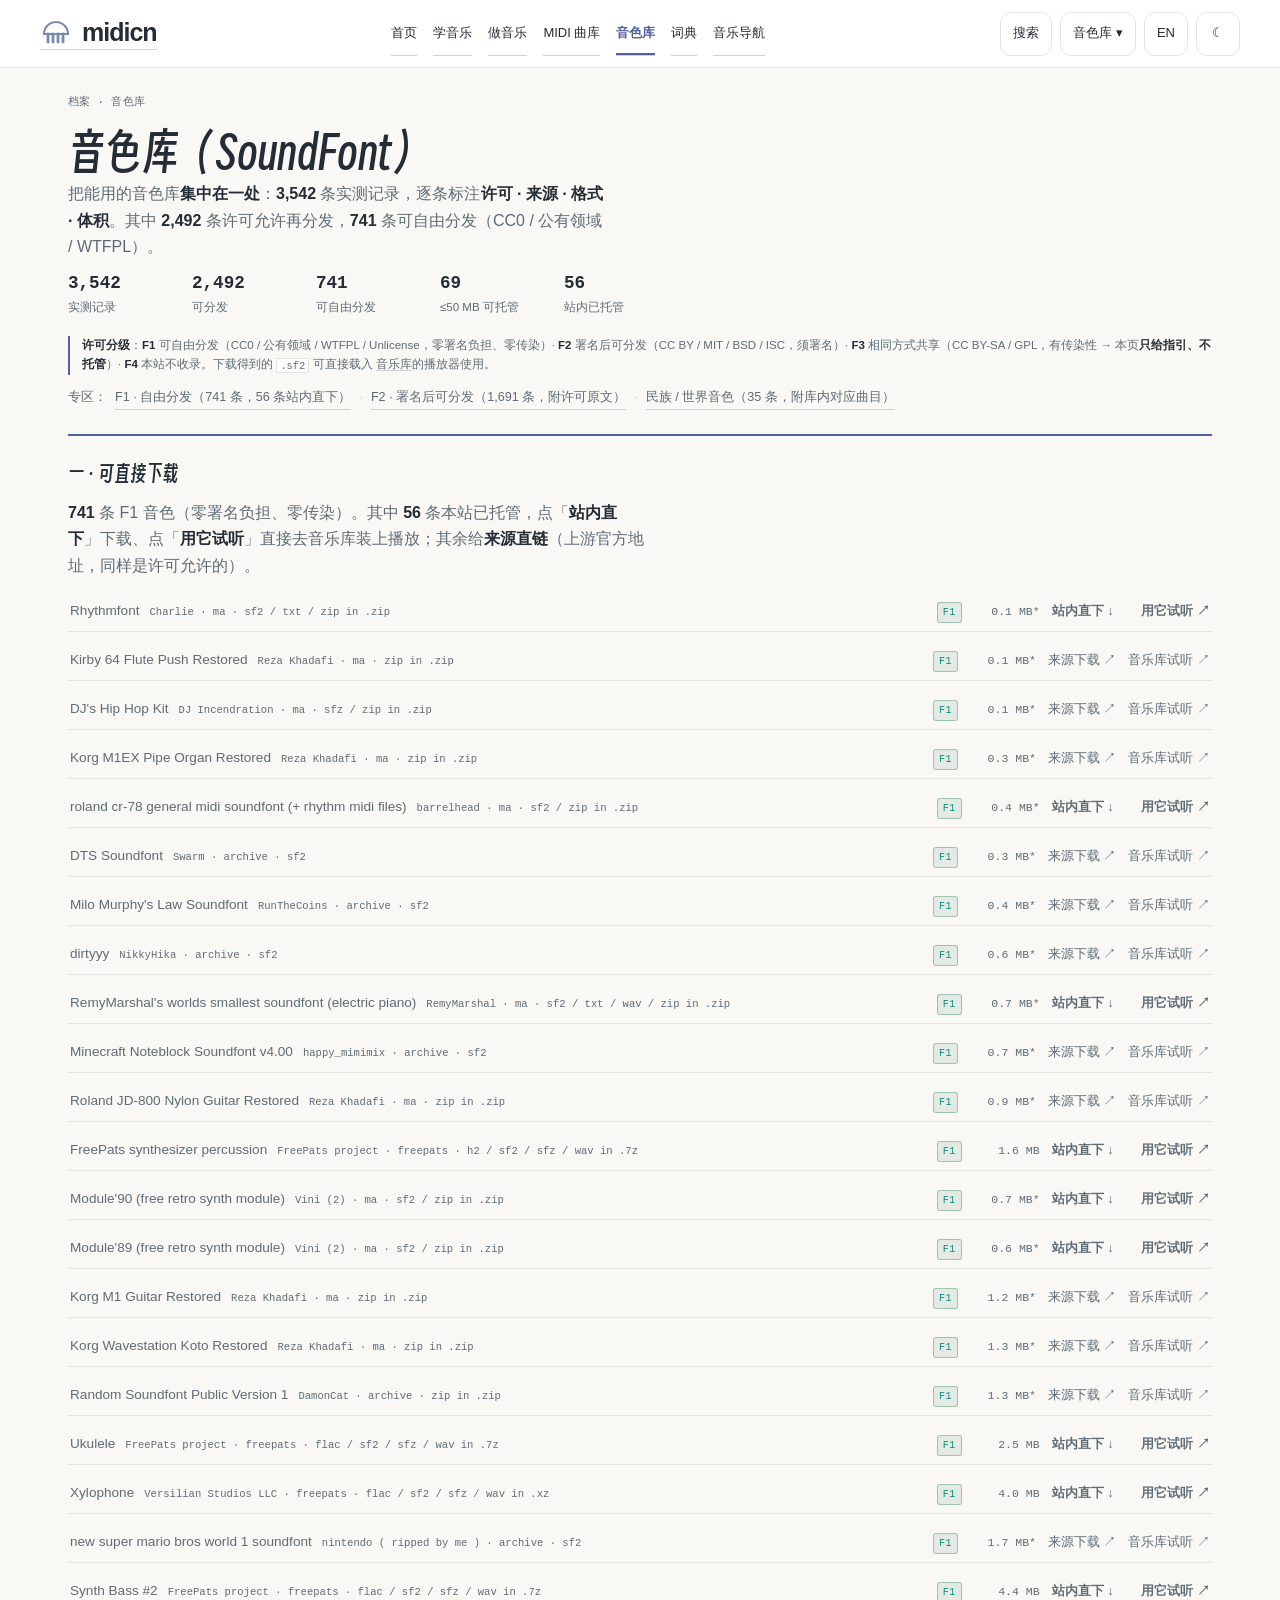
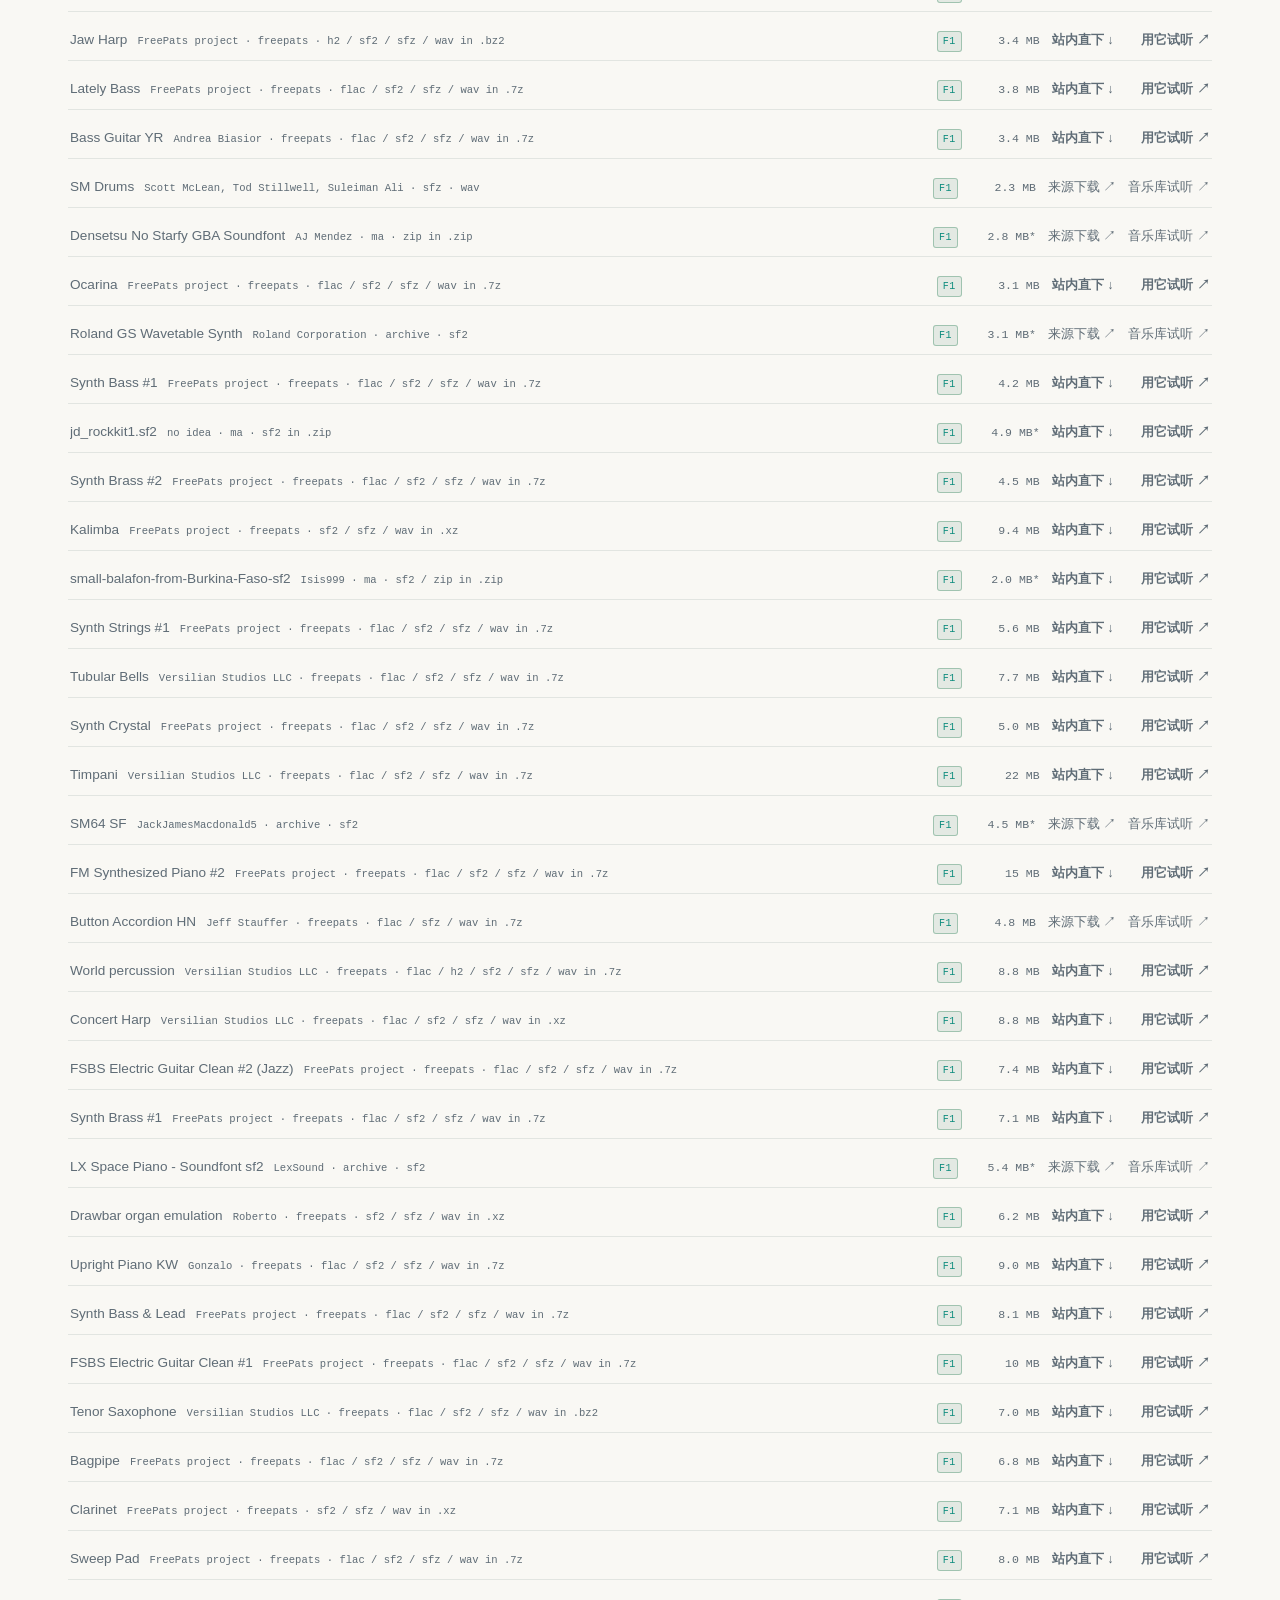
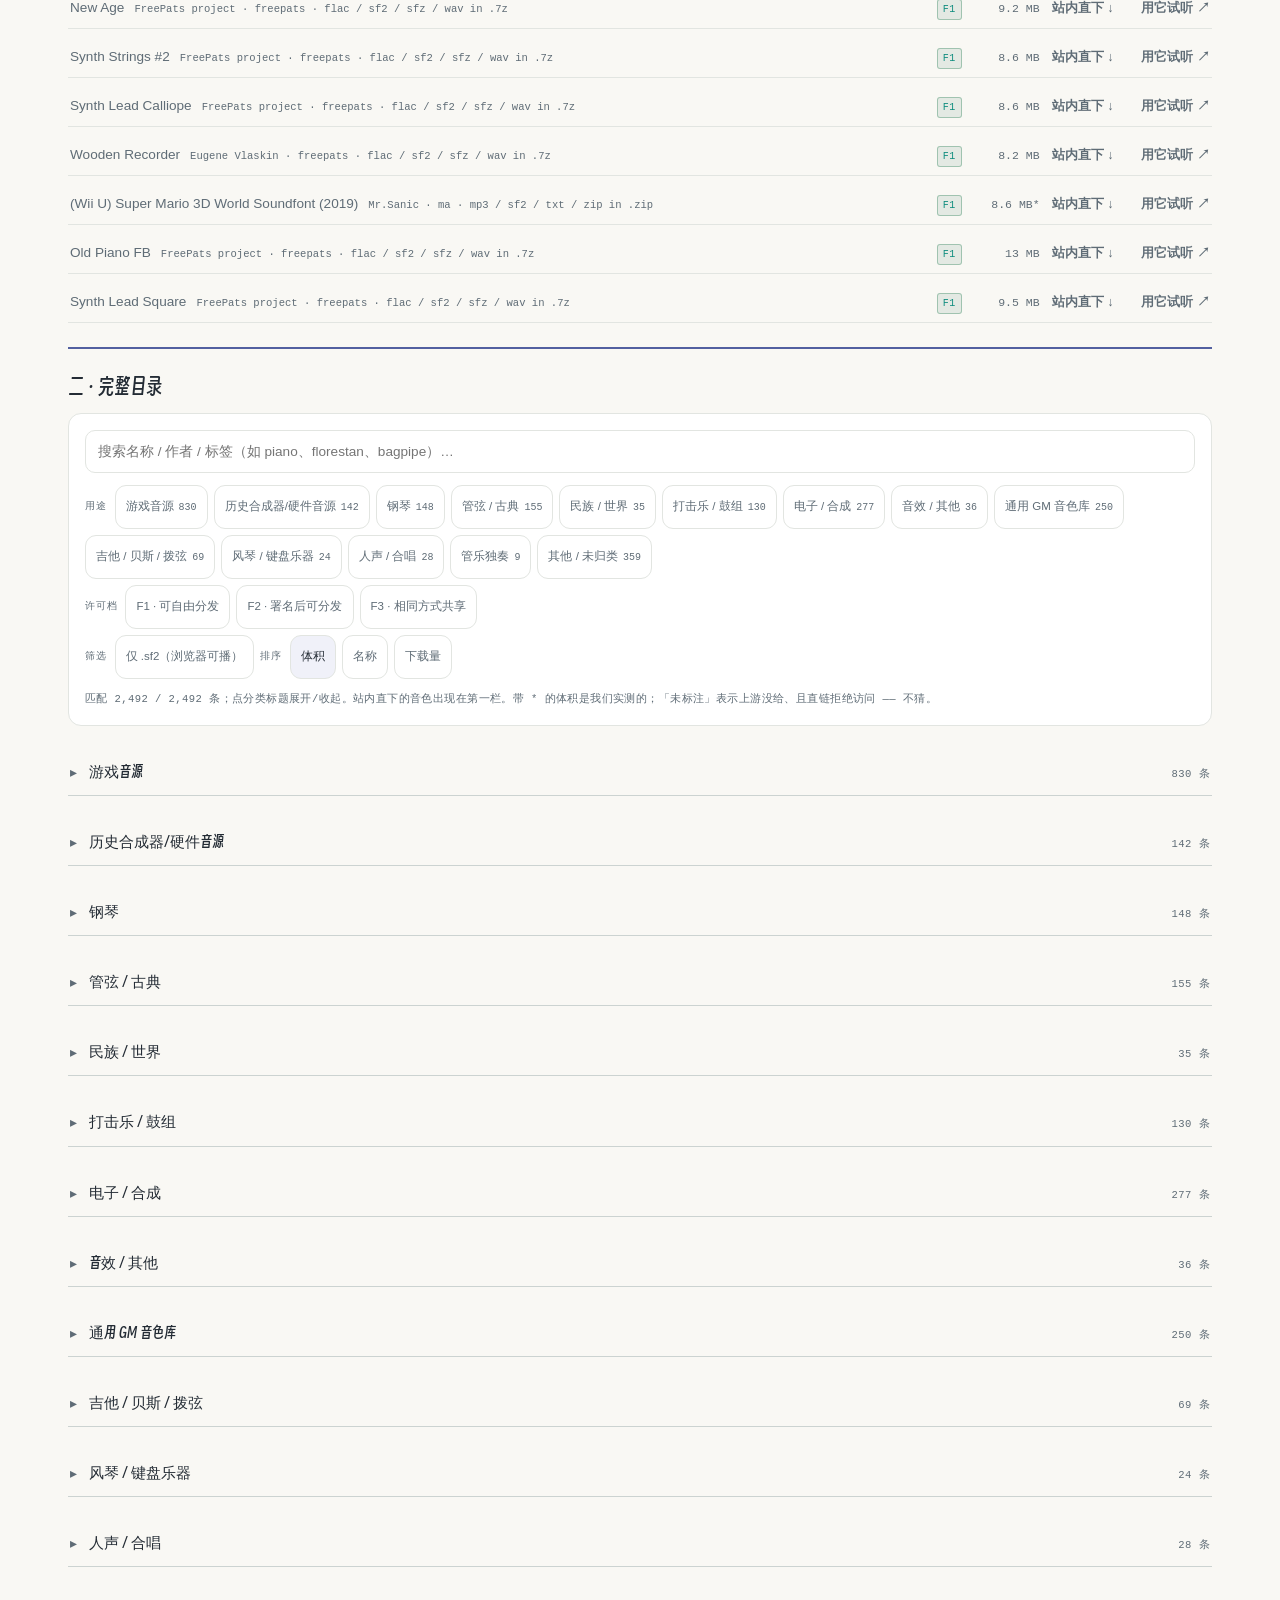
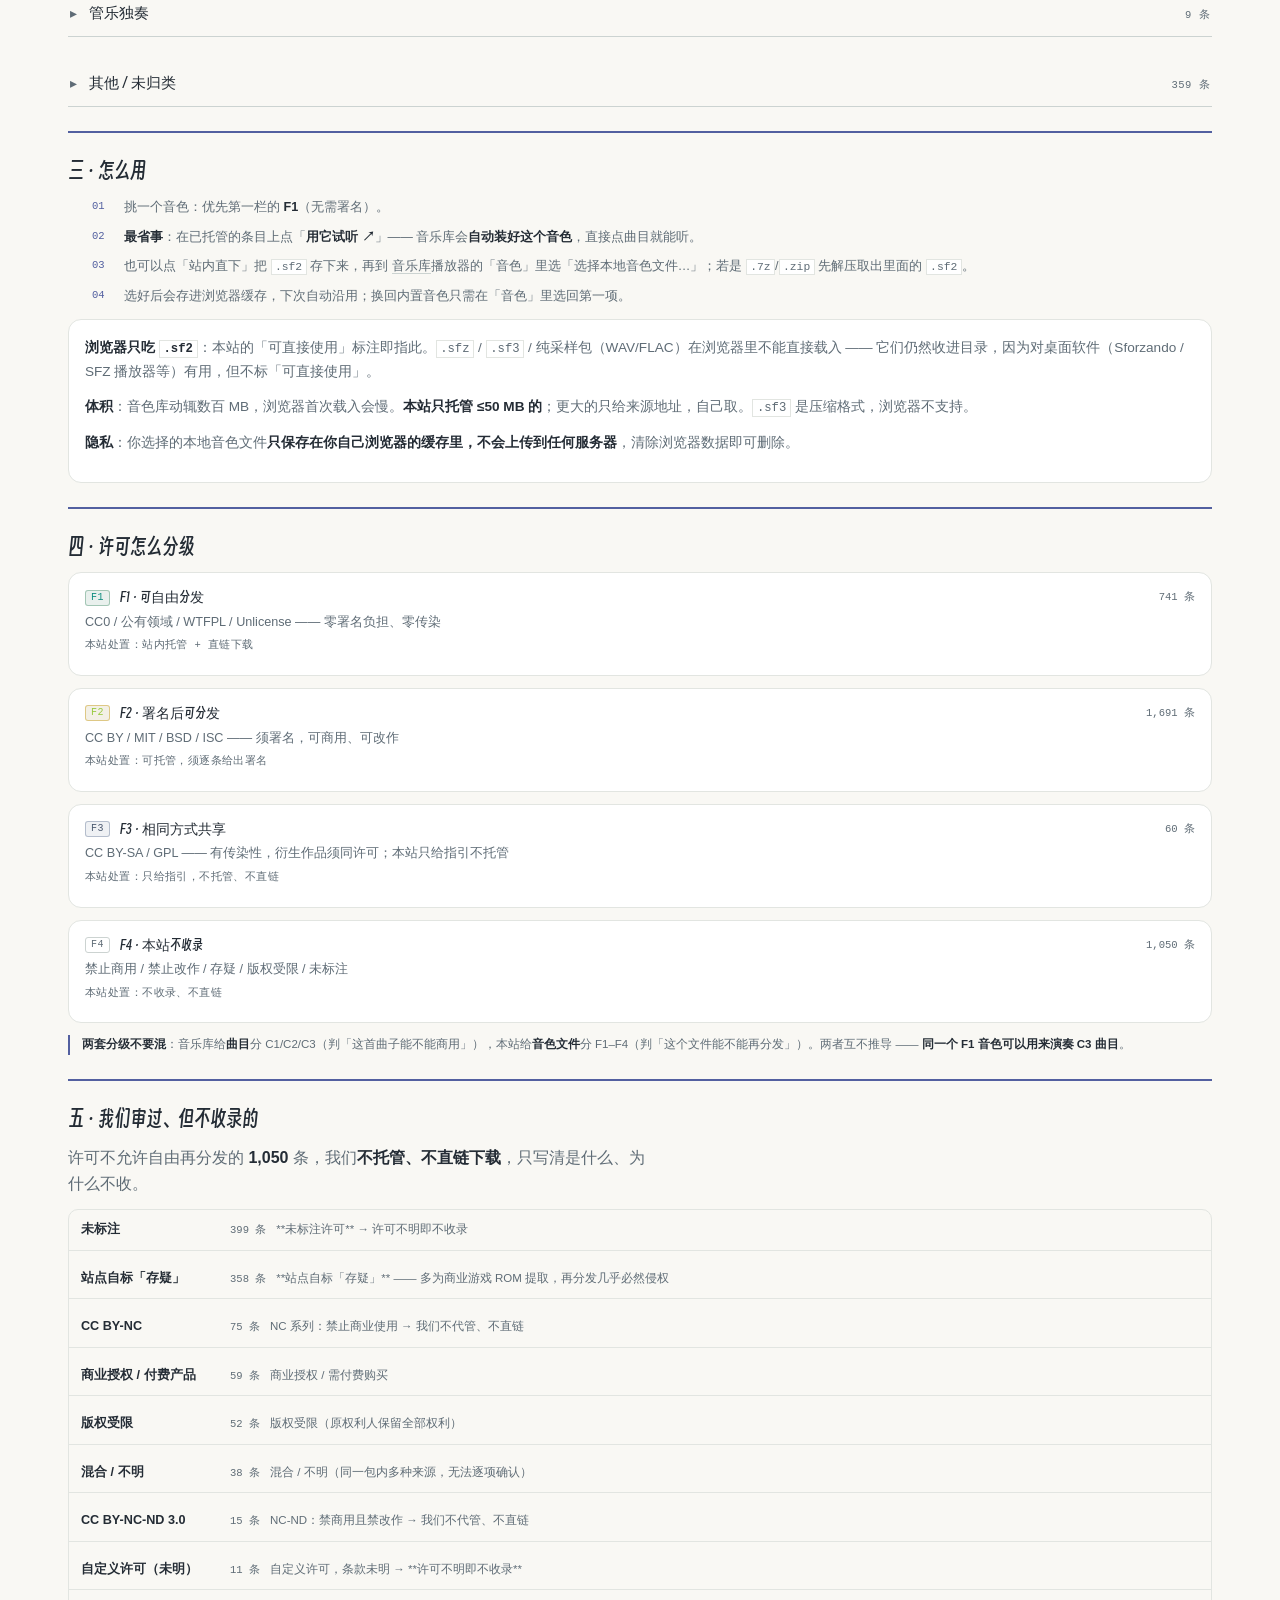
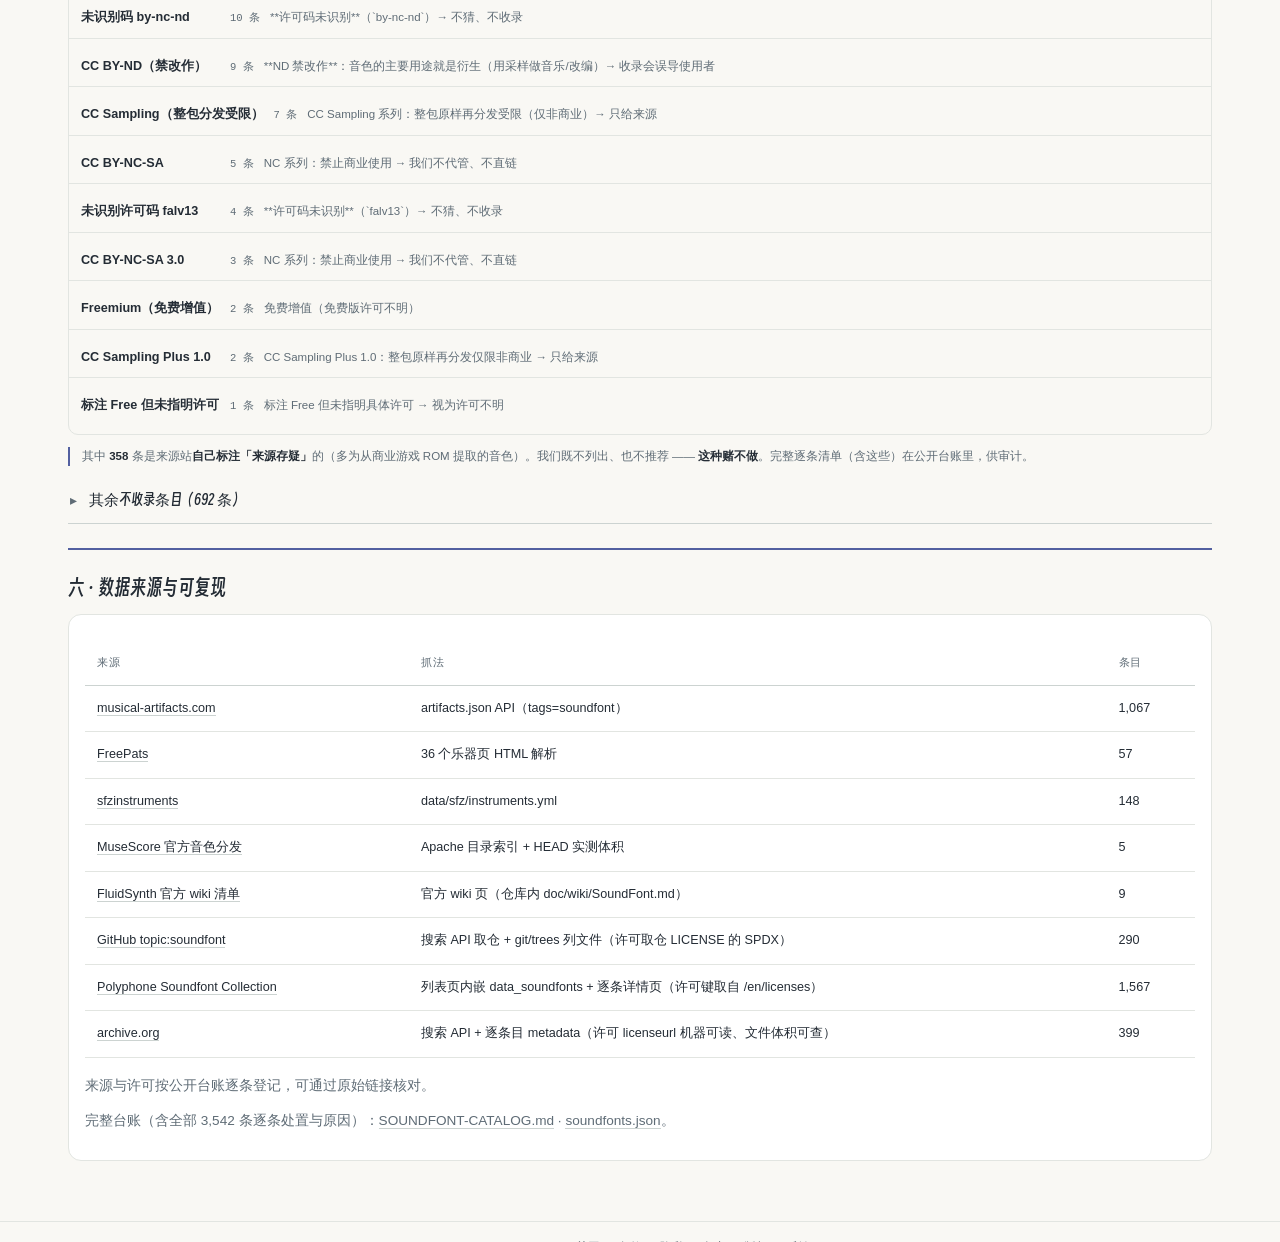
==== commit e538edaa: "Refine shared compact UI, knowledge accuracy and feedback (core 1.5.0)" ====
--- a/index.html
+++ b/index.html
@@ -6,13 +6,13 @@
 <meta property="og:title" content="音色库（SoundFont）目录 · 许可分级 · 来源可核"><meta property="og:description" content="midicn 音色库目录：3,542 条记录 · 2,492 条可分发。逐条标注许可、来源、格式与体积。"><meta property="og:type" content="website"><meta property="og:url" content="https://sf.midicn.com/"><meta property="og:site_name" content="midicn · 音色库"><meta property="og:locale" content="zh_CN"><meta property="og:image" content="https://sf.midicn.com/assets/og.png"><meta name="twitter:card" content="summary_large_image">
 <meta property="og:image:width" content="1200"><meta property="og:image:height" content="630"><meta property="og:image:alt" content="midicn · 音色库"><meta name="twitter:title" content="音色库（SoundFont）目录 · 许可分级 · 来源可核"><meta name="twitter:description" content="midicn 音色库目录：3,542 条记录 · 2,492 条可分发。逐条标注许可、来源、格式与体积。"><meta name="twitter:image" content="https://sf.midicn.com/assets/og.png">
 <meta name="theme-color" content="#818aca"><link rel="manifest" href="manifest.json"><link rel="apple-touch-icon" href="assets/core/icons/icon-192.png"><link rel="icon" href="[data-uri]">
-<script>(()=>{try{const a=document.cookie.split(';').map(x=>x.trim()).filter(x=>x.startsWith('midicn-theme=')).pop();const v=a?a.split('=')[1]:localStorage.getItem('midicn-theme');if(v==='light'||v==='dark')document.documentElement.dataset.theme=v}catch{}})();</script><link rel="preload" as="font" type="font/woff2" href="assets/fonts/p.4bbf090220.7a003069be5e.woff2" crossorigin><style>@font-face{font-family:"Smiley Sans";src:url("assets/fonts/p.4bbf090220.7a003069be5e.woff2") format("woff2");font-display:swap}</style><link rel="stylesheet" href="assets/ui/base.b6d38215e6cf.css"><link rel="stylesheet" href="assets/ui/sf-index.25b1c0a201fb.css"><script type="application/ld+json">{"@context":"https://schema.org","@type":"WebPage","name":"音色库（SoundFont）目录 · 许可分级 · 来源可核","description":"midicn 音色库目录：3,542 条记录 · 2,492 条可分发。逐条标注许可、来源、格式与体积。","url":"https://sf.midicn.com/","inLanguage":"zh"}</script></head>
+<script>(()=>{try{const a=document.cookie.split(';').map(x=>x.trim()).filter(x=>x.startsWith('midicn-theme=')).pop();const v=a?a.split('=')[1]:localStorage.getItem('midicn-theme');if(v==='light'||v==='dark')document.documentElement.dataset.theme=v}catch{}})();</script><link rel="preload" as="font" type="font/woff2" href="assets/fonts/p.4bbf090220.7a003069be5e.woff2" crossorigin><style>@font-face{font-family:"Smiley Sans";src:url("assets/fonts/p.4bbf090220.7a003069be5e.woff2") format("woff2");font-display:swap}</style><link rel="stylesheet" href="assets/ui/base.4ad7340feef4.css"><link rel="stylesheet" href="assets/ui/sf-index.25b1c0a201fb.css"><script type="application/ld+json">{"@context":"https://schema.org","@type":"WebPage","name":"音色库（SoundFont）目录 · 许可分级 · 来源可核","description":"midicn 音色库目录：3,542 条记录 · 2,492 条可分发。逐条标注许可、来源、格式与体积。","url":"https://sf.midicn.com/","inLanguage":"zh"}</script></head>
 <body><a class="skip-link" href="#main" data-zh="跳至正文" data-en="Skip to content">跳至正文</a>
 <header class="site-header">
 <a class="site-brand" href="https://home.midicn.com/" data-zh-href="https://home.midicn.com/" data-en-href="https://home.midicn.com/en/" aria-label="midicn"><span class="jf-stack"><svg viewBox="0 0 32 32" width="32" height="32" class="jf jf-idle" aria-hidden="true"><path d="M4 17A12 12 0 0 1 28 17Z" fill="none" stroke="var(--accent)" stroke-width="2.1"/><path d="M8 17V25.0" stroke="var(--accent)" stroke-width="2.8" stroke-linecap="round" fill="none"/><path d="M13 17V25.0" stroke="var(--accent)" stroke-width="2.8" stroke-linecap="round" fill="none"/><path d="M18 17V25.0" stroke="var(--accent)" stroke-width="2.8" stroke-linecap="round" fill="none"/><path d="M23 17V25.0" stroke="var(--accent)" stroke-width="2.8" stroke-linecap="round" fill="none"/></svg></span><b>midicn</b></a>
 <nav class="site-task-nav" data-zh-label="全站导航" data-en-label="Main navigation" aria-label="全站导航"><a href="https://home.midicn.com/" data-zh="首页" data-en="Home" data-zh-href="https://home.midicn.com/" data-en-href="https://home.midicn.com/en/">首页</a><a href="https://home.midicn.com/learn/" data-zh-href="https://home.midicn.com/learn/" data-en-href="https://home.midicn.com/en/learn/" data-zh="学音乐" data-en="Learn">学音乐</a><a href="https://home.midicn.com/make/" data-zh-href="https://home.midicn.com/make/" data-en-href="https://home.midicn.com/en/make/" data-zh="做音乐" data-en="Create">做音乐</a><a href="https://lib.midicn.com/" data-zh="MIDI 曲库" data-en="MIDI" data-zh-href="https://lib.midicn.com/" data-en-href="https://lib.midicn.com/">MIDI 曲库</a><a href="https://sf.midicn.com/" data-zh="音色库" data-en="SoundFonts" data-zh-href="https://sf.midicn.com/" data-en-href="https://sf.midicn.com/" aria-current="page">音色库</a><a href="https://gloss.midicn.com/" data-zh="词典" data-en="Glossary" data-zh-href="https://gloss.midicn.com/" data-en-href="https://gloss.midicn.com/en/">词典</a><a data-directory-group="directory" href="https://nav.midicn.com/" data-zh="音乐导航" data-en="Directory" data-zh-href="https://nav.midicn.com/" data-en-href="https://nav.midicn.com/">音乐导航</a></nav>
 <div class="site-actions"><a class="site-search" href="https://home.midicn.com/search/" data-zh-href="https://home.midicn.com/search/" data-en-href="https://home.midicn.com/en/search/" data-zh="搜索" data-en="Search">搜索</a>
-<div class="site-switcher"><button id="navmenu-btn" type="button" aria-expanded="false" aria-controls="navmenu-panel" data-zh="音色库 ▾" data-en="SoundFonts ▾" data-zh-label="切换分站" data-en-label="Choose a site" aria-label="切换分站">音色库 ▾</button><nav id="navmenu-panel" class="site-menu" hidden aria-label="全部分站"><a href="https://nav.midicn.com/" data-zh="音乐导航" data-en="Directory" data-zh-href="https://nav.midicn.com/" data-en-href="https://nav.midicn.com/"><span class="site-dot" style="--dot:#5caaa0" aria-hidden="true"></span><span data-label>音乐导航</span></a><a href="https://lib.midicn.com/" data-zh="MIDI 库" data-en="MIDI Library" data-zh-href="https://lib.midicn.com/" data-en-href="https://lib.midicn.com/"><span class="site-dot" style="--dot:#c28a55" aria-hidden="true"></span><span data-label>MIDI 库</span></a><a href="https://mid.midicn.com/" data-zh="维度浏览" data-en="Dimensions" data-zh-href="https://mid.midicn.com/" data-en-href="https://mid.midicn.com/"><span class="site-dot" style="--dot:#5ca69c" aria-hidden="true"></span><span data-label>维度浏览</span></a><a href="https://zip.midicn.com/" data-zh="包下载" data-en="Packs" data-zh-href="https://zip.midicn.com/" data-en-href="https://zip.midicn.com/"><span class="site-dot" style="--dot:#6995bd" aria-hidden="true"></span><span data-label>包下载</span></a><a href="https://sf.midicn.com/" data-zh="音色库" data-en="SoundFonts" data-zh-href="https://sf.midicn.com/" data-en-href="https://sf.midicn.com/" aria-current="page"><span class="site-dot" style="--dot:#818aca" aria-hidden="true"></span><span data-label>音色库</span></a><a href="https://home.midicn.com/" data-zh="首页" data-en="Home" data-zh-href="https://home.midicn.com/" data-en-href="https://home.midicn.com/en/"><span class="site-dot" style="--dot:#d9795c" aria-hidden="true"></span><span data-label>首页</span></a><a href="https://gloss.midicn.com/" data-zh="词典" data-en="Dictionary" data-zh-href="https://gloss.midicn.com/" data-en-href="https://gloss.midicn.com/en/"><span class="site-dot" style="--dot:#a484ae" aria-hidden="true"></span><span data-label>词典</span></a><a href="https://hist.midicn.com/" data-zh="音乐史" data-en="Music History" data-zh-href="https://hist.midicn.com/" data-en-href="https://hist.midicn.com/en/"><span class="site-dot" style="--dot:#c49a51" aria-hidden="true"></span><span data-label>音乐史</span></a><a href="https://theo.midicn.com/" data-zh="乐理" data-en="Theory" data-zh-href="https://theo.midicn.com/" data-en-href="https://theo.midicn.com/en/"><span class="site-dot" style="--dot:#9381c6" aria-hidden="true"></span><span data-label>乐理</span></a><a href="https://inst.midicn.com/" data-zh="乐器" data-en="Instruments" data-zh-href="https://inst.midicn.com/" data-en-href="https://inst.midicn.com/en/"><span class="site-dot" style="--dot:#7b9d68" aria-hidden="true"></span><span data-label>乐器</span></a><a href="https://prod.midicn.com/" data-zh="音频" data-en="Audio" data-zh-href="https://prod.midicn.com/" data-en-href="https://prod.midicn.com/en/"><span class="site-dot" style="--dot:#61a9b2" aria-hidden="true"></span><span data-label>音频</span></a><a href="https://ai.midicn.com/" data-zh="AI 做音乐" data-en="AI Music" data-zh-href="https://ai.midicn.com/" data-en-href="https://ai.midicn.com/en/"><span class="site-dot" style="--dot:#cb7993" aria-hidden="true"></span><span data-label>AI 做音乐</span></a></nav></div>
+<div class="site-switcher"><button id="navmenu-btn" type="button" aria-expanded="false" aria-controls="navmenu-panel" data-zh="音色库 ▾" data-en="SoundFonts ▾" data-zh-label="切换分站" data-en-label="Choose a site" aria-label="切换分站">音色库 ▾</button><nav id="navmenu-panel" class="site-menu" hidden aria-label="全部分站"><a href="https://home.midicn.com/" data-zh="首页" data-en="Home" data-zh-href="https://home.midicn.com/" data-en-href="https://home.midicn.com/en/"><span class="site-dot" style="--dot:#d9795c" aria-hidden="true"></span><span data-label>首页</span></a><a href="https://nav.midicn.com/" data-zh="音乐导航" data-en="Directory" data-zh-href="https://nav.midicn.com/" data-en-href="https://nav.midicn.com/"><span class="site-dot" style="--dot:#5caaa0" aria-hidden="true"></span><span data-label>音乐导航</span></a><a href="https://ai.midicn.com/" data-zh="AI做音乐" data-en="AI Music" data-zh-href="https://ai.midicn.com/" data-en-href="https://ai.midicn.com/en/"><span class="site-dot" style="--dot:#cb7993" aria-hidden="true"></span><span data-label>AI做音乐</span></a><a href="https://prod.midicn.com/" data-zh="音频" data-en="Audio" data-zh-href="https://prod.midicn.com/" data-en-href="https://prod.midicn.com/en/"><span class="site-dot" style="--dot:#61a9b2" aria-hidden="true"></span><span data-label>音频</span></a><a href="https://hist.midicn.com/" data-zh="音乐史" data-en="Music History" data-zh-href="https://hist.midicn.com/" data-en-href="https://hist.midicn.com/en/"><span class="site-dot" style="--dot:#c49a51" aria-hidden="true"></span><span data-label>音乐史</span></a><a href="https://theo.midicn.com/" data-zh="乐理" data-en="Theory" data-zh-href="https://theo.midicn.com/" data-en-href="https://theo.midicn.com/en/"><span class="site-dot" style="--dot:#9381c6" aria-hidden="true"></span><span data-label>乐理</span></a><a href="https://inst.midicn.com/" data-zh="乐器" data-en="Instruments" data-zh-href="https://inst.midicn.com/" data-en-href="https://inst.midicn.com/en/"><span class="site-dot" style="--dot:#7b9d68" aria-hidden="true"></span><span data-label>乐器</span></a><a href="https://gloss.midicn.com/" data-zh="词典" data-en="Dictionary" data-zh-href="https://gloss.midicn.com/" data-en-href="https://gloss.midicn.com/en/"><span class="site-dot" style="--dot:#a484ae" aria-hidden="true"></span><span data-label>词典</span></a><a href="https://lib.midicn.com/" data-zh="MIDI音乐库" data-en="MIDI Library" data-zh-href="https://lib.midicn.com/" data-en-href="https://lib.midicn.com/"><span class="site-dot" style="--dot:#c28a55" aria-hidden="true"></span><span data-label>MIDI音乐库</span></a><a href="https://mid.midicn.com/" data-zh="MIDI下载" data-en="MIDI Downloads" data-zh-href="https://mid.midicn.com/" data-en-href="https://mid.midicn.com/"><span class="site-dot" style="--dot:#5ca69c" aria-hidden="true"></span><span data-label>MIDI下载</span></a><a href="https://zip.midicn.com/" data-zh="打包下载" data-en="Packs" data-zh-href="https://zip.midicn.com/" data-en-href="https://zip.midicn.com/"><span class="site-dot" style="--dot:#6995bd" aria-hidden="true"></span><span data-label>打包下载</span></a><a href="https://sf.midicn.com/" data-zh="音色库" data-en="SoundFonts" data-zh-href="https://sf.midicn.com/" data-en-href="https://sf.midicn.com/" aria-current="page"><span class="site-dot" style="--dot:#818aca" aria-hidden="true"></span><span data-label>音色库</span></a></nav></div>
 <button id="lang" type="button" data-zh-label="切换语言" data-en-label="Switch language" aria-label="切换语言">EN</button><button id="theme" type="button" aria-label="切换明暗">☾</button></div></header><main id="main" class="doc wide" tabindex="-1">
   <p class="meta" data-zh="档案 · 音色库" data-en="ARCHIVE · SOUNDFONTS">档案 · 音色库</p>
   <h1 data-zh="音色库（SoundFont）" data-en="SoundFont library">音色库（SoundFont）</h1>
@@ -65,5 +65,6 @@
   <div class="stitle"><h2 data-zh="六 · 数据来源与可复现" data-en="6 · Sources &amp; reproducibility">六 · 数据来源与可复现</h2></div>
   <div class="panel"><div class="panel-bd" id="sources"></div></div>
 </main><p id="midicn-status" role="status" aria-live="polite"></p>
-<nav class="site-bottom-nav" aria-label="Mobile navigation"><a href="https://home.midicn.com/" data-zh="首页" data-en="Home" data-zh-href="https://home.midicn.com/" data-en-href="https://home.midicn.com/en/">首页</a><a href="https://home.midicn.com/learn/" data-zh-href="https://home.midicn.com/learn/" data-en-href="https://home.midicn.com/en/learn/" data-zh="学习" data-en="Learn">学习</a><a href="https://home.midicn.com/make/" data-zh-href="https://home.midicn.com/make/" data-en-href="https://home.midicn.com/en/make/" data-zh="制作" data-en="Make">制作</a><a href="https://lib.midicn.com/" data-zh="MIDI库" data-en="MIDI" data-zh-href="https://lib.midicn.com/" data-en-href="https://lib.midicn.com/">MIDI库</a><a href="https://sf.midicn.com/" data-zh="音色库" data-en="Sounds" data-zh-href="https://sf.midicn.com/" data-en-href="https://sf.midicn.com/" aria-current="page">音色库</a><a href="https://nav.midicn.com/" data-zh="导航" data-en="Nav" data-zh-href="https://nav.midicn.com/" data-en-href="https://nav.midicn.com/">导航</a></nav><footer class="site-footer"><div data-locale="zh"><nav aria-label="法律声明"><a href="https://home.midicn.com/legal/data/terms/">条款</a> · <a href="https://home.midicn.com/legal/privacy/">隐私</a> · <a href="https://home.midicn.com/legal/data/disclaimer/">免责</a> · <a href="https://home.midicn.com/legal/data/copyright/">版权</a></nav></div><div data-locale="en" hidden><nav aria-label="Legal"><a href="https://home.midicn.com/en/legal/data/terms/">Terms</a> · <a href="https://home.midicn.com/en/legal/privacy/">Privacy</a> · <a href="https://home.midicn.com/en/legal/data/disclaimer/">Disclaimer</a> · <a href="https://home.midicn.com/en/legal/data/copyright/">Copyright</a></nav></div><div class="page-metadata" hidden aria-hidden="true"><p id="footNote"></p><p id="footLic"></p><p id="footLegal"></p></div><noscript><nav class="no-script-sites" aria-label="All sites"><a href="https://nav.midicn.com/" data-zh="音乐导航" data-en="Directory" data-zh-href="https://nav.midicn.com/" data-en-href="https://nav.midicn.com/">音乐导航</a><a href="https://lib.midicn.com/" data-zh="MIDI 库" data-en="MIDI Library" data-zh-href="https://lib.midicn.com/" data-en-href="https://lib.midicn.com/">MIDI 库</a><a href="https://mid.midicn.com/" data-zh="维度浏览" data-en="Dimensions" data-zh-href="https://mid.midicn.com/" data-en-href="https://mid.midicn.com/">维度浏览</a><a href="https://zip.midicn.com/" data-zh="包下载" data-en="Packs" data-zh-href="https://zip.midicn.com/" data-en-href="https://zip.midicn.com/">包下载</a><a href="https://sf.midicn.com/" data-zh="音色库" data-en="SoundFonts" data-zh-href="https://sf.midicn.com/" data-en-href="https://sf.midicn.com/">音色库</a><a href="https://home.midicn.com/" data-zh="首页" data-en="Home" data-zh-href="https://home.midicn.com/" data-en-href="https://home.midicn.com/en/">首页</a><a href="https://gloss.midicn.com/" data-zh="词典" data-en="Dictionary" data-zh-href="https://gloss.midicn.com/" data-en-href="https://gloss.midicn.com/en/">词典</a><a href="https://hist.midicn.com/" data-zh="音乐史" data-en="Music History" data-zh-href="https://hist.midicn.com/" data-en-href="https://hist.midicn.com/en/">音乐史</a><a href="https://theo.midicn.com/" data-zh="乐理" data-en="Theory" data-zh-href="https://theo.midicn.com/" data-en-href="https://theo.midicn.com/en/">乐理</a><a href="https://inst.midicn.com/" data-zh="乐器" data-en="Instruments" data-zh-href="https://inst.midicn.com/" data-en-href="https://inst.midicn.com/en/">乐器</a><a href="https://prod.midicn.com/" data-zh="音频" data-en="Audio" data-zh-href="https://prod.midicn.com/" data-en-href="https://prod.midicn.com/en/">音频</a><a href="https://ai.midicn.com/" data-zh="AI 做音乐" data-en="AI Music" data-zh-href="https://ai.midicn.com/" data-en-href="https://ai.midicn.com/en/">AI 做音乐</a></nav></noscript></footer>
-<script type="application/json" id="midicn-config">{"site":"sf","core":"1.2.1","locale":"zh","localeMode":"inline","serviceWorker":"sw.js","midiLocator":"data/midi-locator.json","midiOrigins":["https://mid.midicn.com","https://zip.midicn.com","https://lib.midicn.com"]}</script><script defer src="assets/ui/runtime.eab9c31673e5.js"></script><script defer src="assets/ui/sf-index.ad8ad77c91aa.js"></script></body></html>
+<nav class="site-bottom-nav" aria-label="Mobile navigation"><a href="https://home.midicn.com/" data-zh="首页" data-en="Home" data-zh-href="https://home.midicn.com/" data-en-href="https://home.midicn.com/en/">首页</a><a href="https://home.midicn.com/learn/" data-zh-href="https://home.midicn.com/learn/" data-en-href="https://home.midicn.com/en/learn/" data-zh="学习" data-en="Learn">学习</a><a href="https://home.midicn.com/make/" data-zh-href="https://home.midicn.com/make/" data-en-href="https://home.midicn.com/en/make/" data-zh="制作" data-en="Make">制作</a><a href="https://lib.midicn.com/" data-zh="MIDI库" data-en="MIDI" data-zh-href="https://lib.midicn.com/" data-en-href="https://lib.midicn.com/">MIDI库</a><a href="https://sf.midicn.com/" data-zh="音色库" data-en="Sounds" data-zh-href="https://sf.midicn.com/" data-en-href="https://sf.midicn.com/" aria-current="page">音色库</a><a href="https://nav.midicn.com/" data-zh="导航" data-en="Nav" data-zh-href="https://nav.midicn.com/" data-en-href="https://nav.midicn.com/">导航</a></nav><footer class="site-footer"><div class="footer-ad" data-footer-ad hidden><span class="footer-ad-label" data-zh="广告" data-en="Advertisement">广告</span>
+<ins class="adsbygoogle" style="display:block" data-ad-client="ca-pub-0088997035636558" data-ad-slot="1813332933" data-ad-format="auto" data-full-width-responsive="true"></ins></div><div class="footer-line" data-locale="zh"><a class="footer-brand" href="https://home.midicn.com/">© 2026 midicn</a><nav aria-label="法律声明"><a class="footer-secondary" href="https://home.midicn.com/about/">关于</a><a href="https://home.midicn.com/legal/data/terms/">条款</a><a href="https://home.midicn.com/legal/privacy/">隐私</a><a href="https://home.midicn.com/legal/data/disclaimer/">免责</a><a href="https://home.midicn.com/legal/data/copyright/">版权</a><a class="footer-feedback" data-feedback href="https://github.com/midicn/midi-library/issues" rel="noopener">反馈</a></nav></div><div class="footer-line" data-locale="en" hidden><a class="footer-brand" href="https://home.midicn.com/en/">© 2026 midicn</a><nav aria-label="Legal"><a class="footer-secondary" href="https://home.midicn.com/en/about/">About</a><a href="https://home.midicn.com/en/legal/data/terms/">Terms</a><a href="https://home.midicn.com/en/legal/privacy/">Privacy</a><a href="https://home.midicn.com/en/legal/data/disclaimer/">Notice</a><a href="https://home.midicn.com/en/legal/data/copyright/">Rights</a><a class="footer-feedback" data-feedback href="https://github.com/midicn/midi-library/issues" rel="noopener">Feedback</a></nav></div><div class="page-metadata" hidden aria-hidden="true"><p id="footNote"></p><p id="footLic"></p><p id="footLegal"></p></div><noscript><nav class="no-script-sites" aria-label="All sites"><a href="https://nav.midicn.com/" data-zh="音乐导航" data-en="Directory" data-zh-href="https://nav.midicn.com/" data-en-href="https://nav.midicn.com/">音乐导航</a><a href="https://lib.midicn.com/" data-zh="MIDI音乐库" data-en="MIDI Library" data-zh-href="https://lib.midicn.com/" data-en-href="https://lib.midicn.com/">MIDI音乐库</a><a href="https://mid.midicn.com/" data-zh="MIDI下载" data-en="MIDI Downloads" data-zh-href="https://mid.midicn.com/" data-en-href="https://mid.midicn.com/">MIDI下载</a><a href="https://zip.midicn.com/" data-zh="打包下载" data-en="Packs" data-zh-href="https://zip.midicn.com/" data-en-href="https://zip.midicn.com/">打包下载</a><a href="https://sf.midicn.com/" data-zh="音色库" data-en="SoundFonts" data-zh-href="https://sf.midicn.com/" data-en-href="https://sf.midicn.com/">音色库</a><a href="https://home.midicn.com/" data-zh="首页" data-en="Home" data-zh-href="https://home.midicn.com/" data-en-href="https://home.midicn.com/en/">首页</a><a href="https://gloss.midicn.com/" data-zh="词典" data-en="Dictionary" data-zh-href="https://gloss.midicn.com/" data-en-href="https://gloss.midicn.com/en/">词典</a><a href="https://hist.midicn.com/" data-zh="音乐史" data-en="Music History" data-zh-href="https://hist.midicn.com/" data-en-href="https://hist.midicn.com/en/">音乐史</a><a href="https://theo.midicn.com/" data-zh="乐理" data-en="Theory" data-zh-href="https://theo.midicn.com/" data-en-href="https://theo.midicn.com/en/">乐理</a><a href="https://inst.midicn.com/" data-zh="乐器" data-en="Instruments" data-zh-href="https://inst.midicn.com/" data-en-href="https://inst.midicn.com/en/">乐器</a><a href="https://prod.midicn.com/" data-zh="音频" data-en="Audio" data-zh-href="https://prod.midicn.com/" data-en-href="https://prod.midicn.com/en/">音频</a><a href="https://ai.midicn.com/" data-zh="AI做音乐" data-en="AI Music" data-zh-href="https://ai.midicn.com/" data-en-href="https://ai.midicn.com/en/">AI做音乐</a></nav></noscript></footer>
+<script type="application/json" id="midicn-config">{"site":"sf","core":"1.5.0","locale":"zh","localeMode":"inline","serviceWorker":"sw.js","midiLocator":"data/midi-locator.json","midiOrigins":["https://mid.midicn.com","https://zip.midicn.com","https://lib.midicn.com"],"advertising":{"enabled":true,"client":"ca-pub-0088997035636558","slot":"1813332933","host":"sf.midicn.com"}}</script><script defer src="assets/ui/runtime.81408745fe46.js"></script><script defer src="assets/ui/sf-index.ad8ad77c91aa.js"></script></body></html>
--- a/assets/ui/base.4ad7340feef4.css
+++ b/assets/ui/base.4ad7340feef4.css
@@ -0,0 +1 @@
+@layer reset,tokens,base,components,layouts,utilities;@layer base{:root{color-scheme:light dark;--ink:#0B0B0C;--ink:light-dark(#F7F4EE,#0B0B0C);--ink-2:#111113;--ink-2:light-dark(#FFFFFF,#111113);--ink-3:#17171A;--ink-3:light-dark(#F1EDE5,#17171A);--ink-4:#0E0E10;--ink-4:light-dark(#FAF8F4,#0E0E10);--rule:#242427;--rule:light-dark(#D9D3C7,#242427);--rule-2:#343439;--rule-2:light-dark(#BDB5A5,#343439);--paper:#F2EEE6;--paper:light-dark(#16161A,#F2EEE6);--paper-2:#A9A49B;--paper-2:light-dark(#5A564E,#A9A49B);--paper-3:#6E6A64;--paper-3:light-dark(#6E6A64,#807B72);--vermilion:#CE4A32;--vermilion:light-dark(#A93A24,#CE4A32);--gold:#C9A227;--gold:light-dark(#8A6F10,#C9A227);--jade:#5E9E7E;--jade:light-dark(#2F6B50,#5E9E7E);--slate:#7A8AA3;--slate:light-dark(#4C5A70,#7A8AA3);--ok:light-dark(#1B7A4C,#58D48A);--study:light-dark(#1F5FA8,#5A9BD8);--doubt:light-dark(#9A6213,#E8A33D);--warn:light-dark(#C0452A,#FF7A5C);--stop:light-dark(#B32E2E,#E45A5A);--vermilion-soft:rgba(206,74,50,.14);--vermilion-soft:light-dark(rgba(169,58,36,.1),rgba(206,74,50,.14));--vermilion-line:rgba(206,74,50,.45);--vermilion-line:light-dark(rgba(169,58,36,.4),rgba(206,74,50,.45));--gold-soft:rgba(201,162,39,.14);--gold-soft:light-dark(rgba(138,111,16,.1),rgba(201,162,39,.14));--jade-soft:rgba(94,158,126,.14);--jade-soft:light-dark(rgba(47,107,80,.1),rgba(94,158,126,.14));--accent-h:18;--accent-c:.16;--accent:oklch(.58 var(--accent-c) var(--accent-h));--accent:light-dark(oklch(.58 var(--accent-c,.16) var(--accent-h)),oklch(.8 var(--accent-c,.15) var(--accent-h)));--accent-soft:oklch(.58 var(--accent-c,.16) var(--accent-h) / .14);--accent-soft:light-dark(oklch(.58 var(--accent-c,.16) var(--accent-h) / .12),oklch(.8 var(--accent-c,.15) var(--accent-h) / .16));--on-accent:light-dark(#FFF8F4,#1A0A06);--n0:light-dark(#FBF8F1,#08080B);--n1:light-dark(#FFFFFF,#12121A);--n2:light-dark(#F4F0E6,#1A1A25);--n3:light-dark(#E4DECF,#242432);--n4:light-dark(#CFC7B2,#32323F);--n5:light-dark(#B3AA93,#4A4A5A);--n6:light-dark(#8F8875,#6C6C80);--n7:light-dark(#6E6857,#8E8EA3);--n8:light-dark(#524D3F,#B4B4C6);--n9:light-dark(#38342A,#D6D6E2);--n10:light-dark(#211E17,#EFEFE8);--n11:light-dark(#12100B,#F7F6F1);--serif:"Songti SC","Source Han Serif SC","Noto Serif SC",Georgia,"Times New Roman",serif;--sans:-apple-system,BlinkMacSystemFont,"Segoe UI","PingFang SC","Hiragino Sans GB","Microsoft YaHei",Roboto,sans-serif;--mono:ui-monospace,SFMono-Regular,"SF Mono",Menlo,Consolas,monospace;--fs-10:clamp(10px,.62rem,11px);--fs-11:clamp(10.5px,.66rem,11.5px);--fs-12:clamp(11.5px,.72rem,12.5px);--fs-13:clamp(12.5px,.79rem,13.5px);--fs-14:clamp(13.5px,.85rem,14.5px);--fs-16:clamp(15px,.95rem,16.5px);--fs-20:clamp(17px,1.1rem,20px);--fs-26:clamp(20px,1.6vw,26px);--fs-34:clamp(24px,2.6vw,34px);--fs-38:clamp(28px,3.2vw,38px);--fs-46:clamp(28px,4vw,46px);--lh-tight:1.2;--lh-body:1.68;--s1:4px;--s2:8px;--s3:12px;--s4:16px;--s5:24px;--s6:32px;--s7:48px;--s8:64px;--r-1:8px;--r-2:16px;--r-3:26px;--r-full:999px;--r:var(--r-1);--r-lg:var(--r-2);--shadow-1:0 1px 0 light-dark(rgba(90,70,30,.1),rgba(0,0,0,.35)),0 10px 24px -16px oklch(.6 .1 var(--accent-h) / .45);--shadow-2:0 2px 0 light-dark(rgba(90,70,30,.08),rgba(0,0,0,.3)),0 20px 44px -22px oklch(.6 .12 var(--accent-h) / .55);--wrap:min(92vw,1560px);--wrap-wide:var(--wrap);--wrap-read:var(--wrap);--gutter:clamp(var(--s4),2.5vw,var(--s6));--z-hdr:20;--z-play:30;--z-pop:40;--hdr:56px;--play:68px;--tap:44px;--sa-t:env(safe-area-inset-top,0px);--sa-b:env(safe-area-inset-bottom,0px);--sa-l:env(safe-area-inset-left,0px);--sa-r:env(safe-area-inset-right,0px);--t:.15s linear}:root[data-theme=light]{color-scheme:light}:root[data-theme=dark]{color-scheme:dark}@media(prefers-reduced-motion:reduce){:root{--t:.01s}}.jf-t1{stroke:var(--jf-1)}.jf-t2{stroke:var(--jf-2)}.jf-t3{stroke:var(--jf-3)}.jf-t4{stroke:var(--jf-4)}.jf-w1{stroke:var(--jf-1)}.jf-w4{stroke:var(--jf-4)}.jf-dome{fill:var(--jf-dome)}.jf-dome-n{fill:color-mix(in oklab,var(--jf-dome) 22%,var(--n6))}.jf-dome-d{fill:color-mix(in oklab,var(--jf-dome) 12%,var(--n4))}.jf-mute{stroke:color-mix(in oklab,var(--jf-dome) 45%,var(--n6))}.jf-n{stroke:var(--n6)}.jf-n4{stroke:var(--n4)}.jf-doubt{stroke:var(--doubt)}.jf-dim{stroke:var(--jf-dome);stroke-opacity:.55}.jf-stack{display:inline-flex;position:relative;line-height:0;flex:none}.jf-stack .jf{display:none}.jf-stack .jf-idle{display:block}.jf-stack .jf-playing,.jf-stack .jf-loading,.jf-stack .jf-done,.jf-stack .jf-hint{position:absolute;top:0;left:0}:root[data-jf=playing] .jf-stack .jf-idle{visibility:hidden}:root[data-jf=playing] .jf-stack .jf-playing{display:block}:root[data-jf=loading] .jf-stack .jf-idle{visibility:hidden}:root[data-jf=loading] .jf-stack .jf-loading{display:block}:root[data-jf=hint] .jf-stack .jf-idle{visibility:hidden}:root[data-jf=hint] .jf-stack .jf-hint{display:block}:root[data-jf=done] .jf-stack .jf-idle{visibility:hidden}:root[data-jf=done] .jf-stack .jf-done{display:block}@media(prefers-reduced-motion:no-preference){:root[data-jf=playing] .jf-stack .jf-playing path:nth-of-type(odd){animation:jf-swim 1.6s ease-in-out infinite alternate}@keyframes jf-swim{0%{transform:translateY(-.6px)}to{transform:translateY(.6px)}}}*{box-sizing:border-box;margin:0;padding:0}html{-webkit-text-size-adjust:100%;scroll-behavior:smooth}body{background:var(--ink);color:var(--paper);font-family:var(--sans);font-size:var(--fs-14);line-height:var(--lh-body);-webkit-font-smoothing:antialiased;overflow-x:hidden}a{color:inherit;text-decoration:none;border-bottom:1px solid var(--rule-2);transition:border-color var(--t),color var(--t)}a:hover{border-bottom-color:var(--vermilion);color:var(--vermilion)}button,input,select{font:inherit;color:inherit}button{background:none;border:0;cursor:pointer}:focus-visible{outline:2px solid var(--vermilion);outline-offset:2px}img,svg{display:block;max-width:100%}::selection{background:var(--vermilion);color:#fff}code,kbd{font-family:var(--mono);font-size:.9em;background:var(--ink-4);border:1px solid var(--rule);padding:.05em .3em}pre{background:var(--ink-4);border:1px solid var(--rule);padding:var(--s4);overflow-x:auto;font-family:var(--mono);font-size:var(--fs-12);line-height:1.8;margin:var(--s3) 0 var(--s5)}pre code{background:none;border:0;padding:0}h1,h2,h3{font-family:var(--serif);font-weight:600;letter-spacing:.01em;line-height:var(--lh-tight)}h1{font-size:var(--fs-34)}h2{font-size:var(--fs-26)}h3{font-size:var(--fs-16);font-family:var(--sans);font-weight:650;letter-spacing:0}p{color:var(--paper-2);margin-bottom:var(--s3)}strong,b{color:var(--paper);font-weight:650}.lede{font-family:var(--serif);font-size:var(--fs-16);line-height:1.78;color:var(--paper);max-width:100%}.lede em{font-style:normal;color:var(--vermilion)}.meta{font-family:var(--mono);font-size:var(--fs-11);color:var(--paper-3);letter-spacing:.04em}.num{font-family:var(--mono);font-variant-numeric:tabular-nums}.stitle{display:flex;align-items:baseline;gap:var(--s3);flex-wrap:wrap;padding-top:var(--s2);border-top:2px solid var(--vermilion);margin:var(--s5) 0 var(--s3)}.stitle h2{margin:0}.stitle .spacer{margin-left:auto}h1,h2,h3{text-wrap:balance}p,.lede{text-wrap:pretty}.lede{max-width:100%}.nav a,.btn,.axis,.langbtn,.dlchip,.dlmore,.fgrid a,.fgrid h4,.stitle h2,.stitle .meta,.tag,.lic,.pkg .pn,.pkg .pm,.sideitem .si-n,.hero-meta,.hero .kick,.crumbs span,.crumbs a{white-space:nowrap}.nav{flex-wrap:wrap;row-gap:var(--s2)}@media(max-width:1023px){.hbar{flex-wrap:wrap;height:auto;min-height:52px;padding-top:var(--s2);padding-bottom:var(--s2);row-gap:var(--s2)}.nav{margin-left:0;width:100%;order:9;gap:var(--s4)}}.wrap{width:100%;max-width:var(--wrap);margin:0 auto;padding:0 var(--gutter)}.wrap-read{max-width:var(--wrap-read)}body>header{position:sticky;top:0;z-index:var(--z-hdr);background:var(--ink);border-bottom:1px solid var(--rule)}.hbar{max-width:var(--wrap);margin:0 auto;height:var(--hdr);padding:0 var(--gutter);display:flex;align-items:center;gap:var(--s5)}.brand{display:flex;align-items:center;gap:var(--s2);border:0;flex:none}.brand svg{width:22px;height:22px;flex:none}.brand .jf-404 svg{width:32px;height:32px}.brand b{font-family:var(--serif);font-size:var(--fs-16);font-weight:600}.brand i{font-family:var(--mono);font-size:var(--fs-11);font-style:normal;color:var(--paper-3);margin-left:2px}.nav{display:flex;gap:var(--s5);font-size:var(--fs-13);margin-left:auto;flex-wrap:wrap}.nav a{border-bottom:1px solid transparent;padding-bottom:2px;color:var(--paper-2)}.nav a:hover{color:var(--paper);border-bottom-color:var(--rule-2)}.nav a.on{color:var(--paper);border-bottom-color:var(--vermilion)}.iconbtn{width:34px;height:34px;border:1px solid var(--rule);color:var(--paper-2);display:grid;place-items:center;transition:var(--t);flex:none}.iconbtn:hover{border-color:var(--vermilion);color:var(--vermilion)}.iconbtn svg{width:15px;height:15px;fill:currentColor}.langbtn{width:auto;padding:0 var(--s3);font-family:var(--mono);font-size:var(--fs-11)}#theme svg{fill:none;stroke:currentColor}#theme .i-sun{display:none}#theme .i-moon{display:block}@media(prefers-color-scheme:dark){:root:not([data-theme=light]) #theme .i-sun{display:block}:root:not([data-theme=light]) #theme .i-moon{display:none}}:root[data-theme=dark] #theme .i-sun{display:block}:root[data-theme=dark] #theme .i-moon{display:none}:root[data-theme=light] #theme .i-sun{display:none}:root[data-theme=light] #theme .i-moon{display:block}.kb-tabicons{position:absolute;width:0;height:0;overflow:hidden}.panel{border:1px solid var(--rule);background:var(--ink-2)}.panel-hd{display:flex;align-items:center;gap:var(--s3);padding:var(--s3) var(--s4);border-bottom:1px solid var(--rule);font-family:var(--serif);font-size:var(--fs-14)}.panel-bd{padding:var(--s3) var(--s4)}.tile{border:1px solid var(--rule);background:var(--ink-2);padding:var(--s3);transition:border-color var(--t),background var(--t);display:block}.tile:hover{border-color:var(--rule-2);background:var(--ink-3);border-bottom-color:var(--rule-2)}.tile.is-on{border-color:var(--vermilion);background:var(--vermilion-soft)}.dl{display:grid;grid-template-columns:auto minmax(0,1fr);gap:var(--s2) var(--s4);font-size:var(--fs-13)}.dl dt{color:var(--paper-3);white-space:nowrap;font-family:var(--mono);font-size:var(--fs-11);padding-top:2px}.dl dd{margin:0;color:var(--paper);word-break:break-word}table{width:100%;border-collapse:collapse;font-size:var(--fs-13)}th,td{text-align:left;padding:var(--s3);border-bottom:1px solid var(--rule);vertical-align:top}th{font-family:var(--mono);font-size:var(--fs-11);color:var(--paper-3);letter-spacing:.06em;font-weight:500;border-bottom-color:var(--rule-2);white-space:nowrap}td b{font-weight:600}.tw{width:100%;overflow-x:auto;-webkit-overflow-scrolling:touch}.lic{display:inline-flex;align-items:center;gap:var(--s2);font-family:var(--mono);font-size:var(--fs-11);white-space:nowrap;border:1px solid currentColor;padding:1px var(--s2);color:var(--paper-3)}.lic:before{content:"";width:6px;height:6px;background:currentColor;flex:none}.lic.c1{color:var(--jade)}.lic.c2{color:var(--gold)}.lic.c3{color:var(--slate)}.lic.no{color:var(--vermilion)}.lic.plain{border-color:var(--rule);color:var(--paper-3)}.btn{display:inline-flex;align-items:center;justify-content:center;gap:var(--s2);min-height:44px;padding:0 var(--s4);border:1px solid var(--rule-2);background:none;color:var(--paper);font-size:var(--fs-13);transition:var(--t)}.btn:hover{border-color:var(--vermilion);color:var(--vermilion)}.btn.primary{background:var(--vermilion);border-color:var(--vermilion);color:#fff}.btn.primary:hover{filter:brightness(1.08);color:#fff}.btn.ghost{border-color:transparent;color:var(--paper-2);padding:0 var(--s3)}.btn.ghost:hover{border-color:var(--rule);color:var(--paper)}.btn svg{width:14px;height:14px;fill:currentColor}.sig{display:flex;align-items:flex-end;gap:1px;height:24px}.sig i{flex:1;background:var(--rule-2);transition:background var(--t)}.tile:hover .sig i{background:var(--vermilion)}footer{margin-top:var(--s6);border-top:1px solid var(--rule);padding:var(--s4) 0 calc(var(--s4) + var(--sa-b))}.fnote{margin-top:var(--s6);padding-top:var(--s4);border-top:1px solid var(--rule);font-size:var(--fs-11);color:var(--paper-3);line-height:1.9}.fbar{display:flex;align-items:center;gap:var(--s2) var(--s4);flex-wrap:wrap;font-size:var(--fs-12);color:var(--paper-3)}.fbar b{font-family:var(--serif);font-size:var(--fs-13);color:var(--paper);font-weight:600}.fnav{display:flex;gap:var(--s3) var(--s4);flex-wrap:wrap}.fnav a{font-size:var(--fs-12);color:var(--paper-2);border-bottom:0}.fnav a:hover{color:var(--vermilion)}.flic{margin-left:auto;font-family:var(--mono);font-size:var(--fs-11);color:var(--paper-3)}.fnote{margin-top:var(--s3);padding-top:var(--s3);border-top:1px solid var(--rule);display:flex;gap:var(--s2) var(--s5);flex-wrap:wrap;justify-content:space-between;font-family:var(--mono);font-size:var(--fs-11);color:var(--paper-3)}.fnote a{color:var(--paper-3);border-bottom:0}.fnote a:hover{color:var(--vermilion)}.pkgs{display:grid;grid-template-columns:repeat(auto-fill,minmax(268px,1fr));gap:var(--s3)}.pkg{border:1px solid var(--rule);background:var(--ink-2);padding:var(--s4);display:flex;flex-direction:column;gap:var(--s2)}.pkg:hover{border-color:var(--rule-2)}.pkg .pn{font-family:var(--serif);font-size:var(--fs-16)}.pkg .pm{font-family:var(--mono);font-size:var(--fs-11);color:var(--paper-3)}.pkg .pd{font-size:var(--fs-12);color:var(--paper-2);line-height:1.7;flex:1}.pkg .dlbtn{align-self:flex-start;min-height:34px;padding:0 var(--s3);background:var(--vermilion);color:#fff;display:inline-flex;align-items:center;gap:var(--s2);font-size:var(--fs-12);border:0}.pkg .dlbtn:hover{filter:brightness(1.08);color:#fff}.pkg .dlbtn svg{width:13px;height:13px;fill:currentColor}.steps{counter-reset:s;list-style:none}.steps li{counter-increment:s;position:relative;padding-left:var(--s6);margin-bottom:var(--s3);font-size:var(--fs-13);color:var(--paper-2)}.steps li:before{content:counter(s,decimal-leading-zero);position:absolute;left:0;top:.1em;font-family:var(--mono);font-size:var(--fs-11);color:var(--vermilion)}.note{font-size:var(--fs-12);color:var(--paper-3);border-left:2px solid var(--vermilion);padding-left:var(--s3);margin:var(--s3) 0}main.doc.wide{max-width:var(--wrap)}main.doc{width:100%;max-width:var(--wrap);margin:0 auto;padding:var(--s5) var(--gutter) var(--s6)}main.doc h2{margin-top:var(--s4)}main.doc h3{margin-top:var(--s3)}main.doc ul,main.doc ol{margin:var(--s2) 0 var(--s3) var(--s5);color:var(--paper-2)}main.doc li{margin-bottom:var(--s2)}@media(max-width:640px){.hbar{height:52px;gap:var(--s3)}.nav{gap:var(--s3);font-size:var(--fs-12)}.hbar>.brand{min-height:44px}.hbar .kb-lang,.hbar .iconbtn{min-width:44px;min-height:44px}.hbar .kb-lang{display:inline-flex;align-items:center;justify-content:center}h1{font-size:var(--fs-26)}.pkgs{grid-template-columns:1fr}table{font-size:var(--fs-12)}th,td{padding:var(--s2)}}.morebtn{display:inline-flex;align-items:center;justify-content:center;gap:var(--s2);min-height:44px;padding:var(--s2) var(--s5);border:1px solid var(--rule-2);background:none;color:var(--paper);font-size:var(--fs-13);transition:var(--t);max-width:100%;white-space:normal;text-align:center;line-height:1.4}.morebtn:hover{border-color:var(--vermilion);color:var(--vermilion)}@media(max-width:640px){.morebtn{width:100%}}.morewrap{display:flex;justify-content:center;margin:var(--s5) 0}}@layer components{.kb-switch{display:flex;flex-wrap:wrap;gap:2px 4px;align-items:center;margin:0;padding:0;list-style:none;min-width:0}.kb-switch a{display:inline-block;padding:.28em .52em;font-size:var(--fs-12);line-height:1.35;border-radius:2px;text-decoration:none;white-space:nowrap;opacity:.62;transition:opacity .15s,background-color .15s}.kb-switch a:hover{opacity:1;background:color-mix(in srgb,currentColor 12%,transparent)}.kb-switch a[aria-current=page]{opacity:1;font-weight:500;box-shadow:inset 0 -2px 0 var(--accent, currentColor)}.kb-switch .kb-switch-sep{opacity:.22;padding:0 .15em;user-select:none}@media(max-width:1023px){.kb-switch{flex:1 1 100%;order:9;padding-top:var(--s1)}.kb-lang{margin-left:auto}}@media(max-width:640px){.kb-switch{gap:1px 2px}.kb-switch a{font-size:var(--fs-11);padding:.24em .38em;letter-spacing:0}.kb-switch .kb-switch-sep{padding:0 .05em}}.kb-lang{flex:0 0 auto;margin-left:var(--s3);padding:.26em .62em;font-size:var(--fs-12);line-height:1.4;border:1px solid var(--rule-2);border-radius:var(--r);text-decoration:none;opacity:.8;white-space:nowrap;transition:border-color var(--t),opacity var(--t)}.kb-lang:hover{border-color:var(--accent);opacity:1;text-decoration:none}.kb-suffix{opacity:.6;font-weight:400}.kb-suffix:before{content:"\b7";margin:0 .38em;opacity:.5}:root{--jf-1:#FF7C9E;--jf-2:#FF8B6E;--jf-3:#FFAE55;--jf-4:#FFD24E;--jf-dome:#FF8B6E }:root[data-site=home]{--jf-1:light-dark(#F34875,#FF7C9E);--jf-2:light-dark(#F1522B,#FF8B6E);--jf-3:light-dark(#CD710D,#FFAE55);--jf-4:light-dark(#AB830B,#FFD24E);--jf-dome:light-dark(#F1522B,#FF8B6E) }:root[data-site=hist]{--jf-1:light-dark(#B87D0C,#FFC24E);--jf-2:light-dark(#A2861C,#EBCB4E);--jf-3:light-dark(#7C912B,#BBD754);--jf-4:light-dark(#58982D,#8FD95E);--jf-dome:light-dark(#A2861C,#EBCB4E) }:root[data-site=theo]{--jf-1:light-dark(#494AF3,#8B8CFF);--jf-2:light-dark(#2B8CE3,#6FB6F5);--jf-3:light-dark(#2B8CE3,#6FB6F5);--jf-4:light-dark(#494AF3,#8B8CFF);--jf-dome:light-dark(#496FF3,#7E9BFF) }:root[data-site=inst]{--jf-1:light-dark(#69962B,#A6DB5E);--jf-2:light-dark(#319C4F,#6BD98A);--jf-3:light-dark(#29997D,#46D9B4);--jf-4:light-dark(#2996A0,#4CD0DC);--jf-dome:light-dark(#319C4F,#6BD98A) }:root[data-site=prod]{--jf-1:light-dark(#2A9A73,#4ED9A8);--jf-2:light-dark(#2796A6,#4CCDE0);--jf-3:light-dark(#338CE0,#5AA8F0);--jf-4:light-dark(#4960F3,#7A8CFF);--jf-dome:light-dark(#2796A6,#4CCDE0) }:root[data-site=gloss]{--jf-1:light-dark(#7E55E7,#9D7BF5);--jf-2:light-dark(#A05CE0,#B579EE);--jf-3:light-dark(#B762DB,#C778E8);--jf-4:light-dark(#D05AC8,#E074D8);--jf-dome:light-dark(#B762DB,#C778E8) }:root[data-site=ai]{--jf-1:light-dark(#DF51B5,#EE6FC8);--jf-2:light-dark(#F34489,#FF6FA8);--jf-3:light-dark(#F34949,#FF7C7C);--jf-4:light-dark(#DB680E,#FFA45C);--jf-dome:light-dark(#F34489,#FF6FA8) }:root[data-site=lib],:root[data-site=mid],:root[data-site=zip],:root[data-site=sf]{--jf-1:light-dark(#748AAE,#7C93B8);--jf-2:light-dark(#748AAE,#7C93B8);--jf-3:light-dark(#748AAE,#7C93B8);--jf-4:light-dark(#748AAE,#7C93B8);--jf-dome:light-dark(#748AAE,#7C93B8) }:root[data-site]{--accent:var(--jf-dome) }.kb-crumbs{display:flex;flex-wrap:wrap;align-items:center;gap:.3em;font-size:var(--fs-12);opacity:.7;margin:0 0 1.1rem}.kb-crumbs a{text-decoration:none;opacity:.85}.kb-crumbs a:hover{opacity:1;text-decoration:underline}.kb-crumbs .sep{opacity:.35}@media(min-width:1920px){:root{--wrap:min(92vw,1840px) }}@media(min-width:2560px){:root{--wrap:min(88vw,2120px) }}@supports (padding: max(0px)){.hbar{padding-top:var(--sa-t);padding-left:max(var(--gutter),var(--sa-l));padding-right:max(var(--gutter),var(--sa-r))}main.doc{padding-left:max(var(--gutter),var(--sa-l));padding-right:max(var(--gutter),var(--sa-r))}.footwrap{padding-left:max(var(--gutter),var(--sa-l));padding-right:max(var(--gutter),var(--sa-r));padding-bottom:calc(var(--s4) + var(--sa-b) + env(safe-area-inset-bottom,0px))}}header{transition:transform .22s ease}header.is-hidden{transform:translateY(-100%)}@media(min-width:1024px){header.is-hidden{transform:none}}@media(prefers-reduced-motion:reduce){header{transition:none}}a,button,summary,[role=button]{-webkit-tap-highlight-color:transparent;touch-action:manipulation}.kb-switch a:active{opacity:1;background:color-mix(in srgb,currentColor 18%,transparent)}.kb-lang:active{border-color:var(--accent);opacity:1}summary:active{opacity:.75}footer.foot{padding:0}.footwrap{width:100%;max-width:var(--wrap);margin:0 auto;padding:var(--s4) var(--gutter) calc(var(--s4) + var(--sa-b))}.footline{display:flex;flex-wrap:wrap;align-items:center;padding-bottom:var(--s3);margin-bottom:var(--s3);border-bottom:1px solid var(--rule)}.footnote{margin:0;font-size:var(--fs-12);line-height:1.9;color:var(--paper-3);max-width:96ch}.footnote a{color:var(--paper-2);border-bottom:1px solid var(--rule-2)}.footnote a:hover{color:var(--accent)}.footmeta{margin:var(--s3) 0 0;display:flex;flex-wrap:wrap;align-items:baseline;gap:.2em var(--s3);font-size:var(--fs-11);color:var(--paper-3)}.footlinks{display:inline-flex;flex-wrap:wrap;gap:.2em var(--s3)}.footlinks a{color:var(--paper-3);border-bottom:0}.footlinks a:hover{color:var(--accent)}.footcore{font-family:var(--mono);opacity:.72}.footcore:before{content:"\b7";margin-right:.45em;opacity:.6}.kb-toc{font-size:var(--fs-13);border-left:1px solid var(--rule);padding-left:.85rem}.kb-toc a{display:block;padding:.18em 0;text-decoration:none;opacity:.7}.kb-toc a:hover{opacity:1}:root[data-theme=light] .kb-toc{border-left-color:var(--rule)}.kb-tabs{display:none}@media(max-width:640px){:root{--tabs-h:calc(56px + var(--sa-b)) }.kb-switch{display:none}.kb-tabs{display:grid;grid-template-columns:repeat(8,1fr);gap:1px;position:fixed;left:0;right:0;bottom:0;z-index:var(--z-hdr);padding:6px 2px calc(6px + var(--sa-b));background:var(--ink-2);border-top:1px solid var(--rule)}.kb-tabs>a,.kb-tabs summary{display:grid;place-items:center;gap:1px;min-height:var(--tap);border-radius:var(--r-1);font-size:9.5px;line-height:1.1;text-decoration:none;color:var(--paper-2);background:none;border:0;cursor:pointer;font-family:inherit;letter-spacing:0;padding:3px 0}.kb-tabs>a svg{width:16px;height:16px;display:block;flex:none}.kb-tabs>a:hover,.kb-tabs summary:hover{color:var(--paper)}.kb-tabs>a[aria-current=page]{color:var(--accent);font-weight:650}.kb-tabs-more{position:relative}.kb-tabs-more[open]>summary{background:color-mix(in srgb,currentColor 12%,transparent);color:var(--paper)}.kb-tabs-sheet{position:absolute;bottom:calc(100% + var(--s2));left:0;right:0;background:var(--ink-2);border:1px solid var(--rule);border-radius:var(--r-2);padding:var(--s2);display:grid;grid-template-columns:1fr 1fr;gap:2px;max-height:min(56vh,420px);overflow:auto;box-shadow:0 -12px 32px -18px #0009}.kb-tabs-sheet a{display:grid;place-items:center;min-height:var(--tap);border-radius:var(--r-1);font-size:var(--fs-12);color:var(--paper-2);text-decoration:none}.kb-tabs-sheet a:hover{background:color-mix(in srgb,currentColor 12%,transparent);color:var(--paper)}.kb-tabs-sheet a[aria-current=page]{color:var(--accent);font-weight:650}main{padding-bottom:calc(var(--s6) + var(--tabs-h))}}@media(prefers-reduced-motion:reduce){.kb-tabs,.kb-tabs-sheet{transition:none}}}@layer components{html[data-design=v6]{--ink:light-dark(#FFF5E4,#1B1317);--ink-2:light-dark(#FFFCF4,#261A1F);--ink-3:light-dark(#FFE9C9,#33222A);--ink-4:light-dark(#FFF9EE,#2B1D23);--paper:light-dark(#241B17,#FFF3E6);--paper-2:light-dark(#5C4B3F,#C6B3A6);--paper-3:light-dark(#6F5B4A,#A9958A);--rule:light-dark(#D8C7AE,#4A383F);--rule-2:light-dark(#C3AE90,#5C454D);--v6-line:light-dark(#241B17,#FFF3E6);--v6-accent:var(--jf-1,var(--vermilion));--v6-accent-2:var(--jf-3,var(--gold));--v6-display:"Smiley Sans","Songti SC",serif;--v6-r:20px;--v6-shadow:0 5px 0 light-dark(rgba(36,27,23,.88),rgba(0,0,0,.62));--v6-shadow-sm:0 3px 0 light-dark(rgba(36,27,23,.88),rgba(0,0,0,.62));color-scheme:light dark}html[data-design=v6] body{background-color:var(--ink);background-image:radial-gradient(color-mix(in srgb,var(--v6-line) 7%,transparent) 1px,transparent 1.2px),radial-gradient(50% 36% at 86% 4%,color-mix(in srgb,var(--v6-accent) 10%,transparent),transparent 70%),radial-gradient(42% 34% at 4% 96%,color-mix(in srgb,var(--v6-accent-2) 9%,transparent),transparent 70%);background-size:24px 24px,auto,auto}html[data-design=v6] body>header{border-bottom:2px solid var(--v6-line);background:color-mix(in srgb,var(--ink) 92%,transparent)}html[data-design=v6] .brand b{font-family:var(--v6-display);font-size:22px;letter-spacing:.01em}html[data-design=v6] .brand i{font-size:10.5px}html[data-design=v6] .kb-switch a{border-radius:999px;padding:.32em .55em;opacity:.72}html[data-design=v6] .kb-switch a:hover{background:color-mix(in srgb,var(--v6-line) 10%,transparent);opacity:1}html[data-design=v6] .kb-switch a[aria-current=page]{opacity:1;box-shadow:inset 0 -3px 0 var(--v6-accent)}html[data-design=v6] .kb-lang{border:2px solid var(--v6-line);border-radius:999px;padding:5px 10px;font-weight:700;line-height:1.2}html[data-design=v6] .kb-lang:hover{border-bottom-color:var(--v6-line);background:var(--ink-3);color:var(--paper)}html[data-design=v6] .doc-index{padding-top:clamp(28px,4vw,56px)}html[data-design=v6] .v6-hero{display:grid;grid-template-columns:1.05fr .95fr;gap:clamp(20px,4vw,48px);align-items:center;position:relative;margin-bottom:clamp(28px,4vw,52px)}html[data-design=v6] .v6-eyebrow{display:inline-flex;align-items:center;gap:6px;background:var(--ink-3);color:var(--paper);border:2px solid var(--v6-line);border-radius:999px;padding:4px 10px;font-family:var(--mono);font-size:10.5px;letter-spacing:.1em}html[data-design=v6] .doc-index h1{font-family:var(--v6-display);font-size:clamp(48px,7vw,82px);line-height:.98;letter-spacing:-.03em;margin:14px 0;font-weight:400}html[data-design=v6] .v6-actions{display:flex;gap:10px;margin-top:20px;flex-wrap:wrap}html[data-design=v6] .v6-btn{display:inline-flex;align-items:center;gap:7px;padding:11px 18px;border-radius:999px;border:2px solid var(--v6-line);background:var(--ink-2);color:var(--paper);font-size:13px;font-weight:700;box-shadow:var(--v6-shadow-sm);transition:transform .14s,box-shadow .14s,background .14s}html[data-design=v6] .v6-btn:hover{transform:translateY(-2px);box-shadow:0 5px 0 light-dark(rgba(36,27,23,.88),rgba(0,0,0,.62));color:var(--paper)}html[data-design=v6] .v6-btn.primary{background:var(--v6-accent);color:#1b1317;border-color:var(--v6-line)}html[data-design=v6] .v6-hero-art{position:relative;display:grid;place-items:center;min-height:250px}html[data-design=v6] .v6-jf{width:clamp(160px,17vw,230px);height:auto;filter:drop-shadow(0 18px 24px color-mix(in srgb,var(--v6-accent) 30%,transparent))}html[data-design=v6] .v6-bubble{position:absolute;right:0;top:4%;background:var(--ink-2);border:2px solid var(--v6-line);border-radius:18px 18px 18px 5px;padding:8px 12px;font-size:12px;font-weight:700;box-shadow:var(--v6-shadow-sm);transform:rotate(2deg)}html[data-design=v6] .v6-hero-art:before,html[data-design=v6] .v6-hero-art:after{content:"";position:absolute;border-radius:50%;pointer-events:none;background:color-mix(in srgb,var(--v6-accent) 18%,transparent);filter:blur(1px)}html[data-design=v6] .v6-hero-art:before{width:90px;height:90px;left:4%;top:10%}html[data-design=v6] .v6-hero-art:after{width:54px;height:54px;right:10%;bottom:8%;background:color-mix(in srgb,var(--v6-accent-2) 22%,transparent)}@media(prefers-reduced-motion:no-preference){html[data-design=v6] .v6-jf{animation:v6-float 6s ease-in-out infinite}@keyframes v6-float{0%,to{transform:translateY(-4px)}50%{transform:translateY(6px)}}}html[data-design=v6] .kb-ph{font-family:var(--v6-display);font-size:clamp(22px,3vw,30px);letter-spacing:-.01em;margin-top:var(--s5)}html[data-design=v6] .kb-ph:after{content:"";display:block;width:84px;height:7px;margin-top:6px;border-radius:99px;background:var(--v6-accent-2)}html[data-design=v6] .kb-cats{grid-template-columns:repeat(4,1fr);gap:12px}html[data-design=v6] .kb-pcard{position:relative;display:block;overflow:hidden;background:var(--ink-2);border:2px solid var(--v6-line);border-radius:var(--v6-r);padding:13px 13px 11px;box-shadow:var(--v6-shadow);transition:transform .15s,box-shadow .15s}html[data-design=v6] .kb-pcard:after{content:"";position:absolute;right:-20px;bottom:-26px;width:70px;height:70px;border-radius:50%;background:color-mix(in srgb,var(--pc,var(--v6-accent)) 20%,transparent);pointer-events:none}html[data-design=v6] .kb-pcard:hover{transform:translateY(-3px);box-shadow:0 8px 0 light-dark(rgba(36,27,23,.88),rgba(0,0,0,.62))}html[data-design=v6] .kb-pico{display:grid;place-items:center;width:30px;height:30px;border-radius:50%;background:var(--pc,var(--v6-accent));color:#1b1317;border:2px solid var(--v6-line);font-weight:800;font-size:13px;margin-bottom:8px;line-height:1}html[data-design=v6] .kb-pname{font-family:var(--v6-display);font-size:16px;display:flex;align-items:center;gap:8px}html[data-design=v6] .kb-pname i{display:none}html[data-design=v6] .kb-pdesc{display:block;margin-top:6px;font-size:12px;line-height:1.65;color:var(--paper-2)}html[data-design=v6] .kb-cat{margin-top:var(--s6);background:var(--ink-2);border:2px solid var(--v6-line);border-radius:var(--v6-r);padding:var(--s4);box-shadow:var(--v6-shadow)}html[data-design=v6] .kb-cat h2{font-family:var(--v6-display);font-size:22px}html[data-design=v6] .kb-list li{border-bottom:1px dashed var(--rule)}html[data-design=v6] .kb-t{font-weight:700}html[data-design=v6] .doc-article h1{font-family:var(--v6-display);font-size:clamp(38px,5vw,58px);line-height:1.02;letter-spacing:-.02em;font-weight:400}html[data-design=v6] .kb-lead{font-size:15px}html[data-design=v6] .kb-chip{border:2px solid var(--v6-line);border-radius:999px;background:var(--ink-2);padding:4px 10px;box-shadow:var(--v6-shadow-sm);font-size:12px}html[data-design=v6] .kb-tablewrap{border:2px solid var(--v6-line);border-radius:var(--v6-r);overflow:hidden;background:var(--ink-2);box-shadow:var(--v6-shadow)}html[data-design=v6] .kb-tablewrap thead th{background:var(--ink-3);font-family:var(--mono);font-size:11px;letter-spacing:.04em}html[data-design=v6] .kb-tablewrap td{border-bottom:1px dashed var(--rule)}html[data-design=v6] .kb-tablewrap tbody tr:hover{background:var(--ink-3)}html[data-design=v6] .kb-item{border:2px solid var(--v6-line);border-radius:14px;background:var(--ink-2);box-shadow:var(--v6-shadow-sm);padding:10px 12px}html[data-design=v6] .kb-play{background:var(--v6-accent);color:#1b1317;border:2px solid var(--v6-line);box-shadow:var(--v6-shadow-sm)}html[data-design=v6] .kb-play:hover{filter:brightness(1.04)}html[data-design=v6] .kb-why{border-left:5px solid var(--v6-accent);background:var(--ink-3);border-radius:0 12px 12px 0;padding:10px 12px}html[data-design=v6] .kb-note{border-left-color:var(--v6-accent)}html[data-design=v6] .kb-title{font-weight:700}html[data-design=v6] .pbar{border-top:2px solid var(--v6-line);background:var(--ink-2);box-shadow:0 -14px 34px -26px color-mix(in srgb,var(--v6-accent) 55%,transparent)}html[data-design=v6] .kb-tabs{background:var(--ink-2);border-top:2px solid var(--v6-line)}html[data-design=v6] .kb-tabs>a[aria-current=page]{color:var(--paper);font-weight:700;box-shadow:inset 0 3px 0 var(--v6-accent)}html[data-design=v6] .kb-tabs-sheet{background:var(--ink-2);border:2px solid var(--v6-line);border-radius:16px}@media(max-width:900px){html[data-design=v6] .kb-cats{grid-template-columns:repeat(2,1fr)}}@media(max-width:640px){html[data-design=v6] .v6-hero{grid-template-columns:1fr;gap:10px}html[data-design=v6] .v6-hero-art{min-height:180px;order:-1}html[data-design=v6] .v6-jf{width:150px}html[data-design=v6] .v6-bubble{right:6%;top:0}html[data-design=v6] .doc-index h1{font-size:clamp(42px,13vw,58px)}html[data-design=v6] .kb-cats{grid-template-columns:1fr}html[data-design=v6] .kb-cat{padding:var(--s3)}html[data-design=v6] .doc-article h1{font-size:clamp(36px,10vw,46px)}html[data-design=v6] .kb-chip{font-size:11.5px}}html[data-design=v6] .doc-index .v3-hero h1{font-family:var(--serif);font-size:clamp(26px,3.4vw,36px);line-height:1.18;letter-spacing:0;margin:.5rem 0 .7rem}html[data-design=v6]{--ink:light-dark(#FCFBF7,#111319);--ink-2:light-dark(#FFFFFF,#171A22);--ink-3:light-dark(#F1F3F8,#1D212B);--ink-4:light-dark(#E7EAF2,#242935);--paper:light-dark(#12141A,#F2F3F7);--paper-2:light-dark(#4A505F,#B9BECE);--paper-3:light-dark(#6B7286,#8A90A0);--rule:light-dark(#E4E6EC,#262B37);--rule-2:light-dark(#EFF1F6,#1B1F29);--accent:light-dark(#1F4BFF,#6E8BFF);--accent-h:light-dark(#173BD6,#8AA1FF);--accent-soft:light-dark(#EAF0FF,#1C2540);--jade:light-dark(#0E8C7E,#6FF2D6);--gold:light-dark(#97C93D,#C8F169);--r-1:10px;--r-2:14px;--r-3:18px;--nc:var(--accent)}html[data-design=v6] body>header{background:color-mix(in srgb,var(--ink) 86%,transparent);backdrop-filter:saturate(1.3) blur(12px);border-bottom:1px solid var(--rule)}html[data-design=v6] .hbar{height:60px}html[data-design=v6] .brand b{font-family:var(--v6-display);font-size:21px;font-weight:400;letter-spacing:-.01em}html[data-design=v6] .brand i{color:var(--paper-3);font-size:10.5px;letter-spacing:.08em}html[data-design=v6] .brand svg{width:24px;height:24px}html[data-design=v6] .kb-switch{display:flex;align-items:center;gap:2px;margin-left:auto;padding:4px;border-radius:999px;background:var(--ink-3)}html[data-design=v6] .kb-switch a{padding:6px 10px;border-radius:999px;font-size:12.5px;line-height:1;color:var(--paper-2);font-weight:500}html[data-design=v6] .kb-switch a:hover{background:var(--ink-2);color:var(--paper)}html[data-design=v6] .kb-switch a[aria-current=page]{background:var(--accent);color:#fff;font-weight:650}html[data-design=v6] .kb-switch-sep{display:none}html[data-design=v6] .iconbtn{width:36px;height:36px;border-radius:10px;border:1px solid var(--rule);background:var(--ink-2);color:var(--paper-2)}html[data-design=v6] .iconbtn:hover{border-color:var(--accent);color:var(--accent)}html[data-design=v6] .v6-btn{min-height:42px;padding:0 18px;border-radius:12px;font-size:14px;font-weight:550;border:1px solid var(--rule);background:var(--ink-2);color:var(--paper);box-shadow:none;transform:none}html[data-design=v6] .v6-btn:hover{border-color:var(--accent);color:var(--accent);background:var(--ink-2)}html[data-design=v6] .v6-btn.primary{background:var(--accent);border-color:var(--accent);color:#fff;font-weight:650}html[data-design=v6] .v6-btn.primary:hover{background:var(--accent-h);border-color:var(--accent-h);color:#fff}html[data-design=v6] .v3-hero h1,html[data-design=v6] .doc-index .v3-hero h1{font-family:var(--v6-display);font-weight:400;letter-spacing:-.012em;font-size:clamp(34px,4.4vw,48px);line-height:1.08;max-width:20ch}html[data-design=v6] .v3-eyebrow{color:var(--accent);letter-spacing:.14em}html[data-design=v6] .v3-hero .v3-lead{color:var(--paper-2);font-size:16px}html[data-design=v6] .v3-card,html[data-design=v6] .v3-libcard{background:var(--ink-2);border:1px solid var(--rule);border-radius:14px;box-shadow:none;transform:none}html[data-design=v6] .v3-card:hover,html[data-design=v6] .v3-libcard:hover{border-color:var(--accent);transform:translateY(-2px);box-shadow:0 10px 28px color-mix(in srgb,var(--accent) 10%,transparent)}html[data-design=v6] .v3-card .v3-ico{width:36px;height:36px;border:0;border-radius:10px;background:var(--accent-soft);color:var(--accent);font-family:var(--sans);font-weight:700}html[data-design=v6] .v3-card:nth-child(3n+2) .v3-ico{background:color-mix(in srgb,var(--gold) 22%,var(--ink-2));color:var(--jade)}html[data-design=v6] .v3-card:nth-child(3n) .v3-ico{background:color-mix(in srgb,#E4572E 12%,var(--ink-2));color:#c4432b}html[data-design=v6] .v3-card em,html[data-design=v6] .v3-step span,html[data-design=v6] .v3-libcard span{color:var(--paper-2)}html[data-design=v6] .v3-card .v3-go{color:var(--accent);font-weight:600}html[data-design=v6] .v3-step{background:var(--ink-2);border:1px solid var(--rule);border-radius:12px;box-shadow:none}html[data-design=v6] .v3-step .v3-num{color:var(--accent);font-family:var(--v6-display)}html[data-design=v6] .v3-chip{border:1px solid var(--rule);border-radius:999px;background:var(--ink-3);color:var(--paper-2);padding:.55rem .9rem}html[data-design=v6] .v3-chip:hover{border-color:var(--accent);color:var(--accent);background:var(--ink-2)}html[data-design=v6] .v3-quiz-cta a{border:1px solid var(--rule);border-radius:14px;background:var(--accent-soft)}html[data-design=v6] .v3-quiz-cta a:hover{border-color:var(--accent)}html[data-design=v6] .v3-libcard .v3-num{font-family:var(--v6-display);color:var(--paper)}html[data-design=v6] .kb-head h1,html[data-design=v6] .doc-article h1{font-family:var(--v6-display);font-weight:400;letter-spacing:-.01em;line-height:1.1}html[data-design=v6] .kb-lead{color:var(--paper-2)}html[data-design=v6] .kb-dossier{background:var(--ink-3);border:1px solid var(--rule);border-radius:12px;padding:14px 16px}html[data-design=v6] .kb-dossier h2{color:var(--paper-3);letter-spacing:.12em}html[data-design=v6] .kb-dossier dt{color:var(--paper-3)}html[data-design=v6] .kb-dossier dd{color:var(--paper)}html[data-design=v6] .kb-chip{border:1px solid var(--rule);border-radius:999px;background:var(--ink-3);color:var(--paper-2)}html[data-design=v6] .kb-chip:hover{border-color:var(--accent);color:var(--accent)}html[data-design=v6] .kb-play,html[data-design=v6] .player .play{background:var(--paper);color:var(--ink)}html[data-design=v6] .kb-sources{border-top:1px solid var(--rule)}html[data-design=v6] .kb-pcard{background:var(--ink-2);border:1px solid var(--rule);border-radius:14px;box-shadow:none}html[data-design=v6] .kb-pcard:hover{border-color:var(--accent);background:var(--ink-2)}html[data-design=v6] .kb-pico{background:var(--accent-soft);color:var(--accent)}html[data-design=v6] body>footer.foot{margin-top:var(--s7);background:var(--ink-3);border-top:1px solid var(--rule);padding:22px 0 calc(22px + var(--sa-b));color:var(--paper-2)}html[data-design=v6] .foot .footline a{color:var(--paper-2);font-size:12.5px}html[data-design=v6] .foot .footline a:hover{color:var(--accent)}html[data-design=v6] .foot .fnote,html[data-design=v6] .fnote{color:var(--paper-3);font-size:11.5px;line-height:1.85}html[data-design=v6] .fbar b{font-family:var(--v6-display);font-weight:400}@media(prefers-reduced-motion:reduce){html[data-design=v6] .v3-card:hover,html[data-design=v6] .v3-libcard:hover{transform:none}}html[data-design=v6] .kb-lang{height:36px;padding:0 10px;border:1px solid var(--rule);border-radius:10px;background:var(--ink-2);color:var(--paper-2);display:inline-flex;align-items:center}@media(max-width:1180px){html[data-design=v6] .hbar .kb-switch{display:none}}html[data-design=v6] .hbar{gap:10px}html[data-design=v6] .hbar .kb-switch{display:flex;align-items:center;gap:6px;margin-left:auto;padding:0;background:none}html[data-design=v6] .hbar .kb-navbtn{display:inline-flex;align-items:center;gap:6px;height:36px;padding:0 12px;border:1px solid var(--rule);border-radius:10px;background:var(--ink-2);color:var(--paper-2);font-size:12.5px;font-weight:550;text-decoration:none;transition:transform .15s ease,border-color .15s ease,background .15s ease}html[data-design=v6] .hbar .kb-navbtn svg{width:15px;height:15px;fill:currentColor;color:var(--nc)}html[data-design=v6] .hbar .kb-navbtn:hover{transform:translateY(-1px);border-color:var(--nc);color:var(--paper);background:color-mix(in srgb,var(--nc) 9%,var(--ink-2))}html[data-design=v6] .hbar .kb-navbtn[aria-current=page]{background:var(--nc);border-color:var(--nc);color:#fff}html[data-design=v6] .hbar .kb-navbtn[aria-current=page] svg{color:#fff}html[data-design=v6] .navmenu-btn{display:none;align-items:center;gap:6px;height:36px;padding:0 12px;border:1px solid var(--rule);border-radius:10px;background:var(--ink-2);color:var(--paper-2);font:inherit;font-size:12.5px;cursor:pointer}html[data-design=v6] .navmenu-btn svg{width:16px;height:16px;fill:currentColor}html[data-design=v6] .navmenu-panel{position:absolute;left:var(--gutter);right:var(--gutter);top:calc(100% - 4px);z-index:calc(var(--z-hdr) + 1);padding:10px;border:1px solid var(--rule);border-radius:14px;background:var(--ink-2);box-shadow:0 18px 44px #0a0f1e2e;display:grid;grid-template-columns:repeat(3,minmax(0,1fr));gap:6px}html[data-design=v6] .navmenu-panel[hidden]{display:none}html[data-design=v6] .navmenu-panel a{display:flex;align-items:center;gap:8px;min-height:42px;padding:0 10px;border-radius:10px;color:var(--paper-2);text-decoration:none;font-size:13px}html[data-design=v6] .navmenu-panel a svg{width:16px;height:16px;fill:currentColor;color:var(--nc)}html[data-design=v6] .navmenu-panel a:hover{background:var(--ink-3);color:var(--paper)}html[data-design=v6] .navmenu-panel a[aria-current=page]{background:color-mix(in srgb,var(--nc) 14%,var(--ink-2));color:var(--paper);font-weight:650}@media(min-width:1181px){html[data-design=v6] .navmenu-btn,html[data-design=v6] .navmenu-panel{display:none}}@media(max-width:640px){html[data-design=v6] .kb-tabs{grid-template-columns:repeat(8,1fr);gap:1px;padding:6px 4px calc(6px + var(--sa-b));background:color-mix(in srgb,var(--ink-2) 92%,transparent);backdrop-filter:saturate(1.2) blur(12px);border-top:1px solid var(--rule)}html[data-design=v6] .kb-tabs>a,html[data-design=v6] .kb-tabs>details>summary{display:grid;place-items:center;gap:2px;font-size:9.5px;font-weight:550;color:var(--paper-3);border-radius:12px;padding:4px 0}html[data-design=v6] .kb-tabs>a svg,html[data-design=v6] .kb-tabs>details>summary svg{width:18px;height:18px;fill:currentColor;color:var(--nc)}html[data-design=v6] .kb-tabs>a[aria-current=page]{color:var(--nc);background:color-mix(in srgb,var(--nc) 14%,transparent)}html[data-design=v6] .kb-tabs>details>summary{cursor:pointer;list-style:none}html[data-design=v6] .kb-tabs>details>summary::-webkit-details-marker{display:none}html[data-design=v6] .kb-tabs-sheet{grid-template-columns:1fr 1fr;gap:4px;padding:8px;border-radius:14px}html[data-design=v6] .kb-sheet-a{display:flex;align-items:center;gap:8px;justify-content:flex-start;padding:0 10px;border-radius:10px;font-size:13px;color:var(--paper-2)}html[data-design=v6] .kb-sheet-a svg{width:17px;height:17px;fill:currentColor;color:var(--nc)}html[data-design=v6] .kb-sheet-a[aria-current=page]{background:color-mix(in srgb,var(--nc) 14%,transparent);color:var(--paper);font-weight:650}}html[data-design=v6] .kb-tabs svg,html[data-design=v6] .kb-tabs svg use,html[data-design=v6] .kb-tabicons{fill:currentColor}html[data-design=v6] footer .kb-navbtn{display:inline;padding:0;border:0;background:none;box-shadow:none;color:var(--paper-2);font-size:12.5px;border-radius:0}html[data-design=v6] footer .kb-navbtn svg{display:none}html[data-design=v6] footer .kb-navbtn:hover{color:var(--accent);background:none;transform:none}html[data-design=v6] footer .kb-navbtn[aria-current=page]{color:var(--paper);font-weight:650;background:none}html[data-design=v6] .hbar .kb-lang{display:inline-flex}html[data-design=v6] .kb-lang{height:34px;min-width:46px;padding:0 12px;border-radius:999px;border:1px solid var(--rule);background:var(--ink-2);color:var(--paper-2);font-family:var(--mono);font-size:12px;font-weight:600;letter-spacing:.06em;display:inline-flex;align-items:center;justify-content:center;text-decoration:none}html[data-design=v6] .kb-lang:hover{border-color:var(--accent);color:var(--accent);background:color-mix(in srgb,var(--accent) 8%,var(--ink-2))}html[data-design=v6] .navmenu-btn{width:36px;padding:0;justify-content:center}html[data-design=v6] .navmenu-btn svg{width:18px;height:18px}html[data-design=v6] .doc{padding-top:var(--s4)}html[data-design=v6] .doc-article .kb-crumbs{margin:0 0 4px;font-size:11.5px;color:var(--paper-3)}html[data-design=v6] .doc-article .kb-head{margin:0 0 var(--s4)}html[data-design=v6] .doc-article .kb-head h1{font-size:clamp(25px,3vw,33px);line-height:1.2;margin:0 0 6px;letter-spacing:-.012em}html[data-design=v6] .doc-article .kb-lead{font-size:var(--fs-16);line-height:1.65;margin:0;color:var(--paper-2)}@media(max-width:640px){html[data-design=v6] .hbar{height:56px;gap:8px}html[data-design=v6] .brand b{font-size:19px}html[data-design=v6] .kb-lang{display:inline-flex;height:34px;min-width:42px;padding:0 9px}html[data-design=v6] .iconbtn,html[data-design=v6] .navmenu-btn{width:34px;height:34px}html[data-design=v6] .doc-article .kb-head h1{font-size:clamp(24px,6vw,30px)}}@media(min-width:1181px){html[data-design=v6] .navmenu-btn,html[data-design=v6] .navmenu-panel{display:none}}@media(max-width:1180px){html[data-design=v6] .hbar .kb-switch{display:none}html[data-design=v6] .navmenu-btn{display:inline-flex;align-items:center;justify-content:center}html[data-design=v6] .navmenu-panel{grid-template-columns:1fr 1fr}}@media(max-width:640px){html[data-design=v6] .hbar .kb-lang{display:inline-flex}html[data-design=v6] .hbar{height:56px;gap:8px}html[data-design=v6] .navmenu-panel{grid-template-columns:1fr 1fr}}}@layer layouts{html[data-ui=clean][data-theme=light]{color-scheme:light}html[data-ui=clean][data-theme=dark]{color-scheme:dark}html[data-ui=clean]{--ink:light-dark(#f9f8f4,#151b24);--ink-2:light-dark(#fff,#1e2633);--ink-3:light-dark(#f1f2ed,#293240);--ink-4:var(--ink-2);--paper:light-dark(#242c35,#f0f2f2);--paper-2:light-dark(#5f6c76,#b0bbc6);--paper-3:light-dark(#5f6c76,#b0bbc6);--rule:light-dark(#e2e5e1,#3b4553);--rule-2:light-dark(#ccd3d1,#58616c);--v6-line:var(--rule);--vermilion:light-dark(var(--site-text),var(--site-accent));--vermilion-soft:color-mix(in srgb,var(--site-accent) 12%,var(--ink-2));--v6-accent:var(--site-accent);--jf-1:var(--site-accent);--r1:8px;--r2:13px;--r3:18px;--v6-display:"Smiley Sans","Microsoft YaHei UI",sans-serif;--sans:"Segoe UI","Microsoft YaHei UI",sans-serif;--serif:var(--sans);--body:var(--sans);--shadow:none;--v6-shadow:none;--layout-gap:12px;--section-gap:24px;--card-pad:16px;scroll-padding-top:84px}html[data-ui=clean] body{background:var(--ink);color:var(--paper);font-family:var(--sans);line-height:1.7;margin:0}html[data-ui=clean] body:before,html[data-ui=clean] body:after{display:none!important}html[data-ui=clean] body{background-image:none}html[data-ui=clean] :is(h1,h2,h3,.kb-pname){font-family:var(--v6-display);letter-spacing:0;font-weight:400;color:var(--paper)}html[data-ui=clean] h1{font-size:clamp(30px,3.6vw,46px);line-height:1.25;text-wrap:balance}html[data-ui=clean] h2{line-height:1.35}html[data-ui=clean] :is(p,li,td){overflow-wrap:break-word}html[data-ui=clean] h3,html[data-ui=clean][data-page=track-detail] h1{font-family:var(--sans);font-weight:600}html[data-ui=clean] a{color:inherit;text-decoration-thickness:1px;text-underline-offset:4px}html[data-ui=clean] :is(button,a,input,select,textarea):focus-visible{outline:3px solid var(--vermilion);outline-offset:3px}.skip-link{position:fixed;left:18px;top:-80px;z-index:1000;padding:10px 18px;background:var(--ink-2);border:2px solid var(--vermilion);border-radius:8px}.skip-link:focus{top:12px}html[data-ui=clean] .site-header{display:flex;align-items:center;gap:14px;min-height:68px;padding:10px max(24px,calc((100vw - 1200px)/2));border-bottom:1px solid var(--rule);background:var(--ink-2);position:relative;z-index:50;box-shadow:none}.site-brand{display:flex;gap:10px;align-items:center;text-decoration:none;flex-shrink:0}.site-brand b{font:700 25px/1.1 var(--sans);letter-spacing:-1px}.site-brand small{display:block;color:var(--paper-2);font:11px/1.6 var(--sans);letter-spacing:0;margin-top:5px}.site-brand .jf-stack{display:flex;width:32px;height:32px}.site-brand svg{width:32px;height:32px}.site-task-nav{margin:auto;display:flex;gap:clamp(10px,1.25vw,18px);align-items:center}.site-task-nav a{text-decoration:none;color:var(--paper-2);font-size:13px;min-height:44px;display:inline-flex;align-items:center;white-space:nowrap}.site-task-nav a:hover{color:var(--vermilion)}.site-actions{display:flex;align-items:center;gap:8px}.site-actions :is(a,button){display:inline-flex;align-items:center;justify-content:center;border:1px solid var(--rule);background:var(--ink-2);border-radius:11px;min-width:44px;min-height:44px;padding:7px 12px;font-size:13px;text-decoration:none;color:var(--paper)}.site-task-nav a[aria-current=page]{color:var(--vermilion);font-weight:600;box-shadow:inset 0 -2px var(--vermilion)}.site-switcher{position:relative}.site-menu{position:absolute;right:0;top:calc(100% + 10px);width:310px;max-width:calc(100vw - 30px);padding:10px;display:grid;grid-template-columns:1fr 1fr;gap:4px;border:1px solid var(--rule);border-radius:13px;background:var(--ink-2);z-index:100}.site-menu[hidden]{display:none}.site-menu a{justify-content:flex-start;border:0;gap:8px}.site-menu a[aria-current=page]{background:var(--vermilion-soft);color:var(--vermilion)}.site-dot{width:7px;height:7px;flex-shrink:0;background:var(--dot);border-radius:50%}html[data-ui=clean] .doc{max-width:1200px;margin:auto;padding:26px 28px 44px;min-height:55vh}html[data-ui=clean] .doc-article{max-width:1140px;gap:36px}html[data-ui=clean] .kb-body{max-width:760px;min-width:0}html[data-ui=clean] .kb-aside{border-color:var(--rule);font-size:13px}html[data-ui=clean] .kb-crumbs{font-size:12px;color:var(--paper-2);margin-bottom:14px}html[data-ui=clean] :is(.kb-lead,.lede,.lead,.v3-lead){color:var(--paper-2);font-family:var(--sans);font-size:16px;line-height:1.65;max-width:65ch}html[data-ui=clean] :is(.kb-pcard,.v3-card,.tile,.panel,.card,.kb-cat,.v6-step,.v6-tool,.v6-scenario){border:1px solid var(--rule);border-radius:13px;background:var(--ink-2);box-shadow:none;transform:none}html[data-ui=clean] :is(.kb-pcard,.v3-card,.tile,.card):hover{border-color:color-mix(in srgb,var(--site-accent) 55%,var(--rule));box-shadow:none;transform:translateY(-2px)}html[data-ui=clean] :is(.kb-pgrid,.v3-cards){gap:var(--layout-gap)}.v3-card em{color:var(--paper-2)}html[data-ui=clean] .v3-hero{background:none;border:0;box-shadow:none;padding:12px 0 20px;position:relative;min-height:150px}html[data-ui=clean] .v3-hero:before,html[data-ui=clean] .v3-hero:after{display:none}html[data-ui=clean] :is(.v3-ico,.kb-pico){border:0;border-radius:12px;box-shadow:none;background:var(--vermilion-soft);color:var(--vermilion)}html[data-ui=clean] :is(.kb-cat,.v3-needs,.v3-ladder,.v3-scenes,.v3-paths){margin-top:var(--section-gap);padding:var(--card-pad)}html[data-ui=clean] :is(.hero,.kb-site-hero){background:none;box-shadow:none;border:0;border-bottom:1px solid var(--rule);border-radius:0;padding:12px 0 18px}html[data-ui=clean] :is(.btn,.v6-btn,.kb-lab-btn,.axis,.filter-chip,.chip,.ftoggle){border:1px solid var(--rule);border-radius:11px;box-shadow:none;min-height:44px;transition:background .15s,border-color .15s}html[data-ui=clean] :is(.btn,.v6-btn).primary{background:var(--vermilion);border-color:var(--vermilion);color:light-dark(#fff,#151b24)}html[data-ui=clean] :is(.kb-list li,.row,.definition){border-color:var(--rule);box-shadow:none}html[data-ui=clean] :is(input,select,textarea){border-radius:10px;max-width:100%;color:var(--paper);background:var(--ink-2);border-color:var(--rule)}html[data-ui=clean] :is(.pbar,.player,.playerbar){background:var(--ink-2);border-top:1px solid var(--rule);box-shadow:none}.site-footer{margin-top:16px;padding:4px max(16px,calc((100vw - 1200px)/2));border-top:1px solid var(--rule);color:var(--paper-2);font-size:11px;background:var(--ink)}.site-footer nav{display:flex;align-items:center;justify-content:center;flex-wrap:nowrap;gap:clamp(10px,2vw,24px);white-space:nowrap}.site-footer a{min-height:44px;display:inline-flex;align-items:center}.site-footer [hidden]{display:none!important}.site-bottom-nav{display:none}.site-hero-mark{float:right;width:130px;height:130px;margin:0 16px 12px 24px;background:color-mix(in srgb,var(--site-accent) 7%,transparent);border-radius:50%;display:grid;place-items:center}.site-hero-mark svg{width:104px;height:104px}.site-footer .no-script-sites{flex-wrap:wrap;white-space:normal}@media(max-width:850px){.site-task-nav{gap:12px}.site-brand small{display:none}html[data-ui=clean] .site-header{padding:10px 20px;gap:12px}.site-actions{gap:5px}.site-actions :is(a,button){padding:7px 9px}.site-hero-mark{width:140px;height:140px}}@media(max-width:1020px){.site-task-nav{display:none}html[data-ui=clean] body{padding-bottom:calc(53px + env(safe-area-inset-bottom))}.site-bottom-nav{display:grid;grid-template-columns:repeat(6,minmax(0,1fr));align-items:center;position:fixed;bottom:0;left:0;right:0;z-index:80;border-top:1px solid var(--rule);background:var(--ink-2);padding:4px 2px calc(4px + env(safe-area-inset-bottom))}.site-bottom-nav a{display:flex;align-items:center;justify-content:center;min-width:0;min-height:44px;text-decoration:none;font-size:12px;color:var(--paper-2);white-space:nowrap}.site-bottom-nav a[aria-current=page]{color:var(--vermilion);font-weight:600;background:var(--vermilion-soft);border-radius:8px}html[data-ui=clean] .pbar{bottom:calc(53px + env(safe-area-inset-bottom))}}@media(max-width:650px){html[data-ui=clean]{scroll-padding-top:75px}.site-task-nav,.site-brand small,.site-search-label{display:none}html[data-ui=clean] .site-header{min-height:66px;padding:10px 14px;gap:8px;justify-content:space-between}.site-brand b{font-size:23px}.site-actions{gap:5px}.site-actions :is(a,button){padding:7px 9px;min-width:44px}.site-switcher>button{font-size:0}.site-switcher>button:after{content:"\2637";font-size:20px}.site-brand svg{width:28px;height:28px}html[data-ui=clean] .doc{padding:18px 16px 32px}html[data-ui=clean] .doc-article{display:block}html[data-ui=clean] .kb-body{width:100%}html[data-ui=clean] h1{font-size:32px}html[data-ui=clean] :is(.kb-cat,.v3-needs,.v3-ladder,.v3-scenes,.v3-paths){padding:14px;margin-top:18px}html[data-ui=clean] .kb-pgrid{grid-template-columns:1fr}.site-hero-mark{display:none}.site-footer{padding:4px 16px}.site-menu{right:0}}@media(max-width:360px){.site-actions .site-search{display:none!important}}@media(prefers-reduced-motion:reduce){html[data-ui=clean] *,html[data-ui=clean] :before,html[data-ui=clean] :after{animation:none!important;transition:none!important;scroll-behavior:auto!important}}.site-footer .footer-line{display:flex;align-items:center;justify-content:center;gap:clamp(12px,2vw,28px);min-width:0;white-space:nowrap;font-size:12px}.site-footer .footer-brand{flex:none;text-decoration:none;font-weight:600;color:var(--paper-2)}.site-footer .footer-line nav{gap:clamp(8px,1.4vw,20px);min-width:0}.site-footer .footer-line nav a{text-decoration:none}.site-footer .footer-line a:hover{color:var(--vermilion)}.site-footer .footer-ad{width:100%;max-width:1200px;margin:18px auto 12px;min-height:112px;text-align:center}.site-footer .footer-ad-label{display:block;margin-bottom:6px;color:var(--paper-3);font-size:10px;letter-spacing:.04em}.site-footer .adsbygoogle{display:block;width:100%;min-width:0;min-height:100px}.site-footer .footer-ad:has(ins[data-ad-status=unfilled]){display:none}@media(max-width:650px){.site-footer .footer-line{justify-content:space-between;gap:10px;font-size:11px}.site-footer .footer-line nav{gap:clamp(6px,2vw,12px)}.site-footer .footer-secondary{display:none!important}.site-footer .footer-ad,.site-footer .adsbygoogle{min-height:250px}}html[data-ui=clean] .kb-body h2{margin:28px 0 10px}html[data-ui=clean] .kb-body :is(p,li){font-size:16px;line-height:1.7}html[data-ui=clean] .kb-body h3{margin:20px 0 8px}html[data-ui=clean] .kb-body .kb-lead{margin-bottom:18px}html[data-ui=clean] .kb-cats{gap:var(--layout-gap) 16px}html[data-ui=clean] .kb-list a{padding:9px 8px;min-height:44px}html[data-ui=clean] :is(.kb-pcard,.v3-card,.home-pick){padding:var(--card-pad)}html[data-ui=clean] :is(.home-picks,.home-atlas,.home-all){margin-top:var(--section-gap)}html[data-ui=clean] :is(.kb-dossier,.kb-lab,.kb-instances,.kb-fig){margin:18px 0;padding:14px 16px}html[data-ui=clean] .kb-dossier h2{margin-top:0}html[data-ui=clean] .doc-catalog:has(#directory-q){padding:26px 28px 44px}html[data-ui=clean] .directory-hero{gap:20px;padding:4px 0 18px}html[data-ui=clean] .directory-hero h1{margin:10px 0}html[data-ui=clean] .directory-summary{margin:12px 0 0}html[data-ui=clean] .directory-orbit{width:180px;flex-basis:180px}html[data-ui=clean] .directory-search-panel{padding:18px}html[data-ui=clean] .directory-controls{gap:12px;margin-top:12px}html[data-ui=clean] .directory-categories{gap:4px;margin-top:10px;padding-top:10px}html[data-ui=clean] .directory-jump{margin:12px 0 22px}html[data-ui=clean] .directory-section{margin-top:var(--section-gap)}html[data-ui=clean] .directory-section-heading{margin-bottom:16px}html[data-ui=clean] .directory-section-heading h2{font-size:26px}html[data-ui=clean] .directory-group{margin:16px 0 24px}html[data-ui=clean] .directory-card{padding:var(--card-pad);gap:12px;border-radius:12px}html[data-ui=clean] .directory-card p{font-size:13px;line-height:1.6;margin-bottom:8px}html[data-ui=clean] .directory-monogram{flex-basis:34px;height:34px}html[data-ui=clean] .guide-hero{padding-bottom:18px}html[data-ui=clean] .guide-jump{margin-top:16px}html[data-ui=clean] .guide-topics{gap:14px}html[data-ui=clean] .guide-topic{padding:var(--card-pad)}html[data-ui=clean] .guide-entry{padding:10px 0}html[data-ui=clean] .guide-paths{margin-top:var(--section-gap)}html[data-ui=clean] .guide-path-grid{gap:16px}html[data-ui=clean] .hero .kick{margin-bottom:10px}html[data-ui=clean] .hero h1{margin-bottom:14px}html[data-ui=clean] .hero-meta{margin-top:10px}html[data-ui=clean] .fbar{margin-top:16px}html[data-ui=clean] .midi-discovery-search{padding:14px;margin:16px 0}html[data-ui=clean] .midi-start{padding:12px}html[data-ui=clean] .midi-values{gap:8px;margin:8px 0 20px}html[data-ui=clean] .midi-category{min-height:54px;padding:10px 12px}html[data-ui=clean] .midi-result{gap:10px;padding:10px 0}html[data-ui=clean] .stat{gap:20px;margin:12px 0 18px}html[data-ui=clean] .panel-bd{padding:var(--card-pad)}@media(max-width:650px){html[data-ui=clean]{--section-gap:18px;--card-pad:14px}html[data-ui=clean] .doc-catalog:has(#directory-q){padding:18px 16px 32px}html[data-ui=clean] .directory-search-panel{padding:14px}html[data-ui=clean] .directory-hero{padding-bottom:16px}html[data-ui=clean] :is(.kb-dossier,.kb-lab,.kb-instances,.kb-fig){padding:12px}html[data-ui=clean] .midi-filter-line label{width:100%;justify-content:space-between}}}@layer components{.pbar{position:sticky;bottom:0;z-index:var(--z-play);background:var(--ink-2);border-top:1px solid var(--rule);padding:var(--s2) 0 calc(var(--s2) + var(--sa-b))}.pbar[hidden]{display:none}.pbar-inner{display:flex;align-items:center;gap:var(--s3);max-width:var(--wrap);margin:0 auto;width:var(--wrap);padding:0 var(--gutter)}.pbar-title{flex:0 1 auto;max-width:32%;font-size:var(--fs-13);min-width:0;overflow:hidden;text-overflow:ellipsis;white-space:nowrap}.pbar-time{font-family:var(--mono);font-size:var(--fs-12);color:var(--paper-3);flex:0 0 auto;white-space:nowrap}.pbar-seek{flex:1 1 auto;min-width:80px;height:24px;margin:0;-webkit-appearance:none;appearance:none;background:transparent;cursor:pointer;touch-action:pan-y}.pbar-seek::-webkit-slider-runnable-track{height:4px;border-radius:2px;background:var(--ink-4);border:1px solid var(--rule)}.pbar-seek::-moz-range-track{height:4px;border-radius:2px;background:var(--ink-4);border:1px solid var(--rule)}.pbar-seek::-webkit-slider-thumb{-webkit-appearance:none;appearance:none;width:14px;height:14px;margin-top:-6px;border-radius:50%;background:var(--accent);border:0}.pbar-seek::-moz-range-thumb{width:14px;height:14px;border:0;border-radius:50%;background:var(--accent)}.pbar-seek:focus-visible{outline:2px solid var(--accent);outline-offset:2px}@media(max-width:640px){.pbar-title{max-width:40%}.pbar-seek{height:28px}.pbar-seek::-webkit-slider-thumb{width:18px;height:18px;margin-top:-8px}.pbar-seek::-moz-range-thumb{width:18px;height:18px}.pbar{bottom:var(--tabs-h)}}}
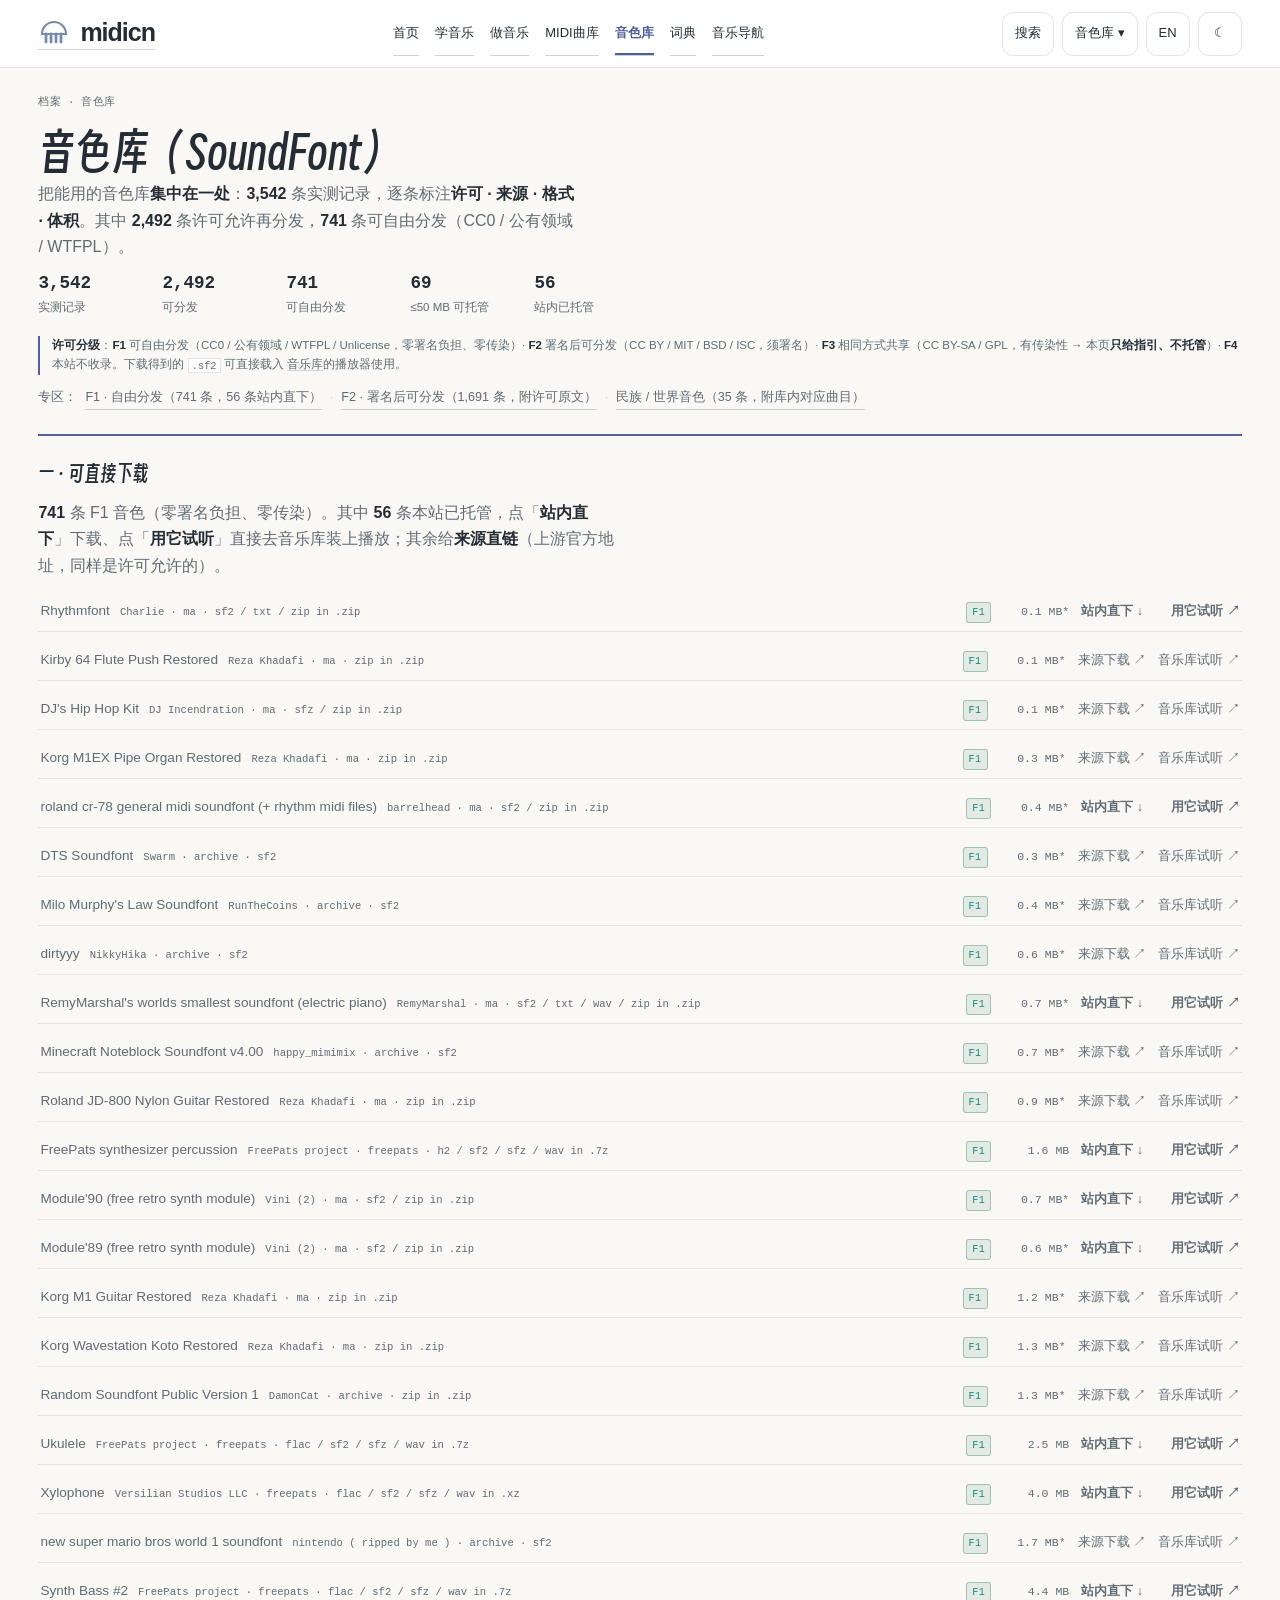
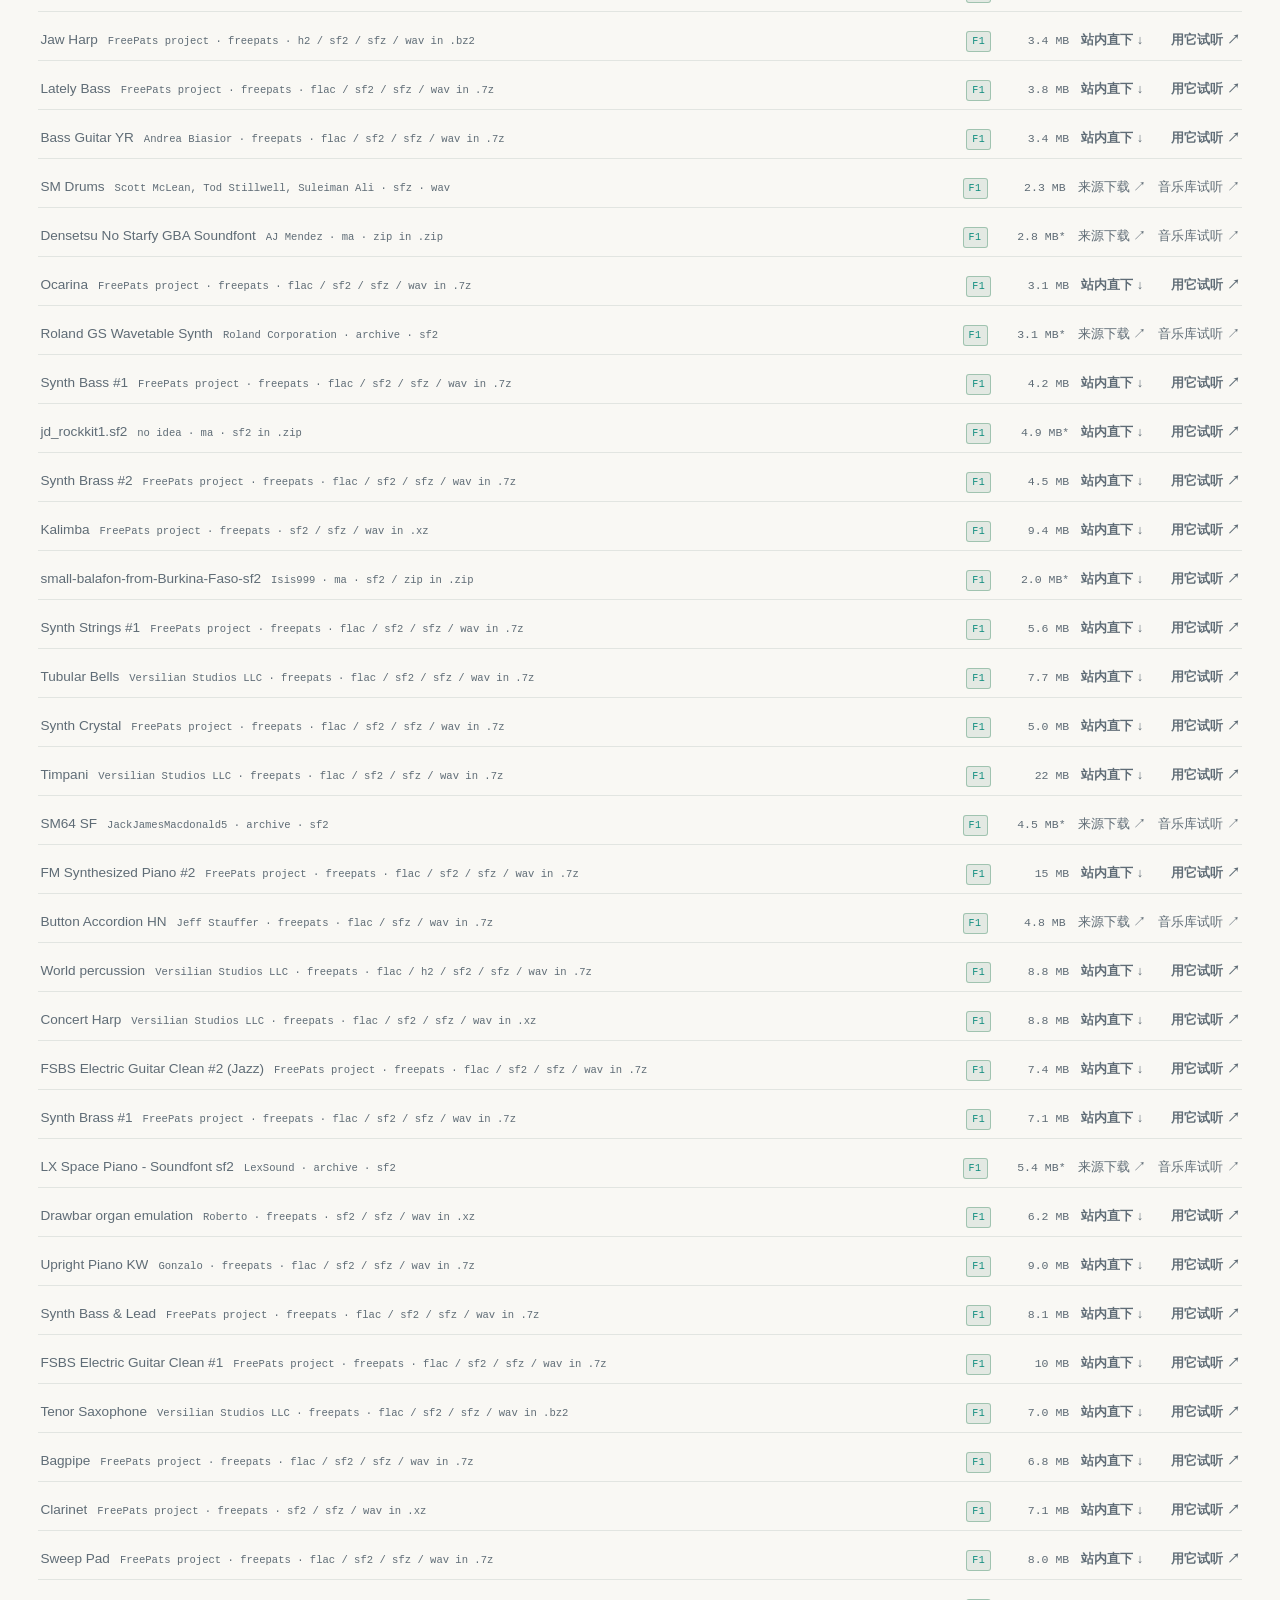
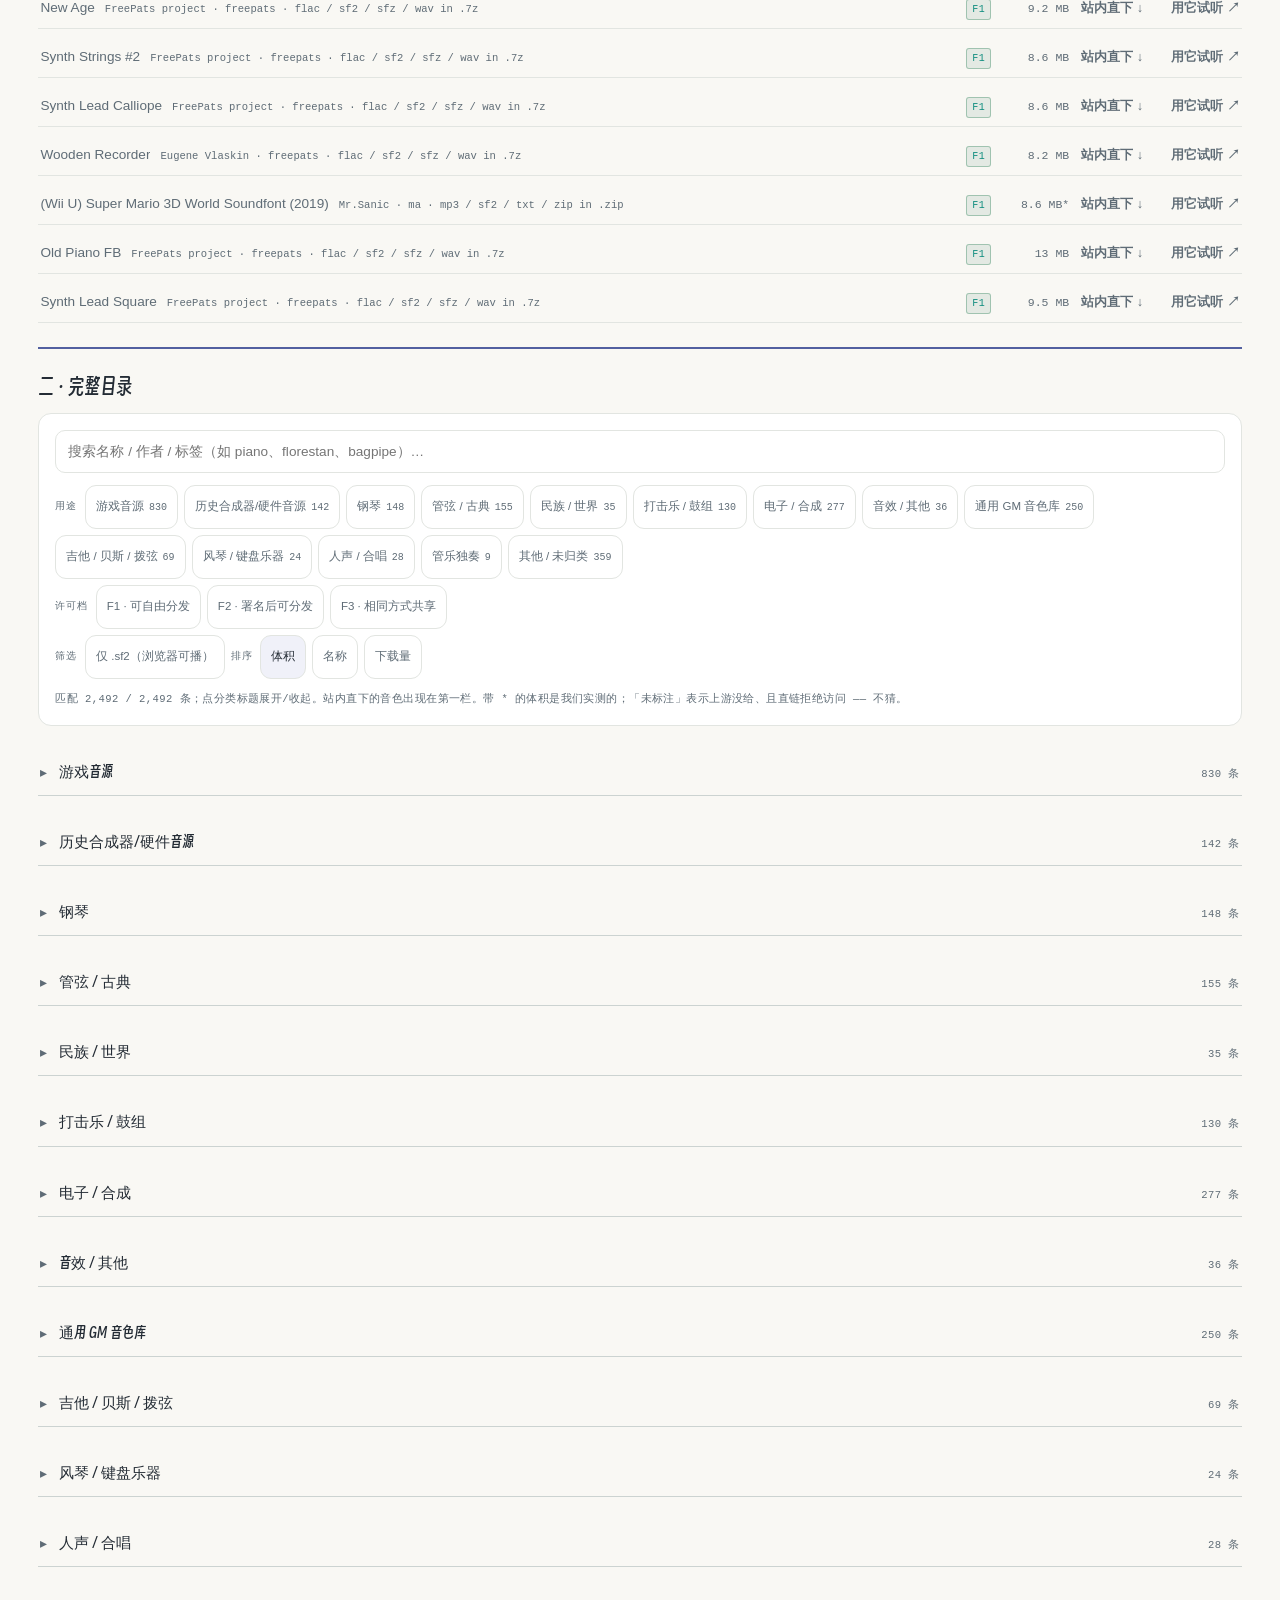
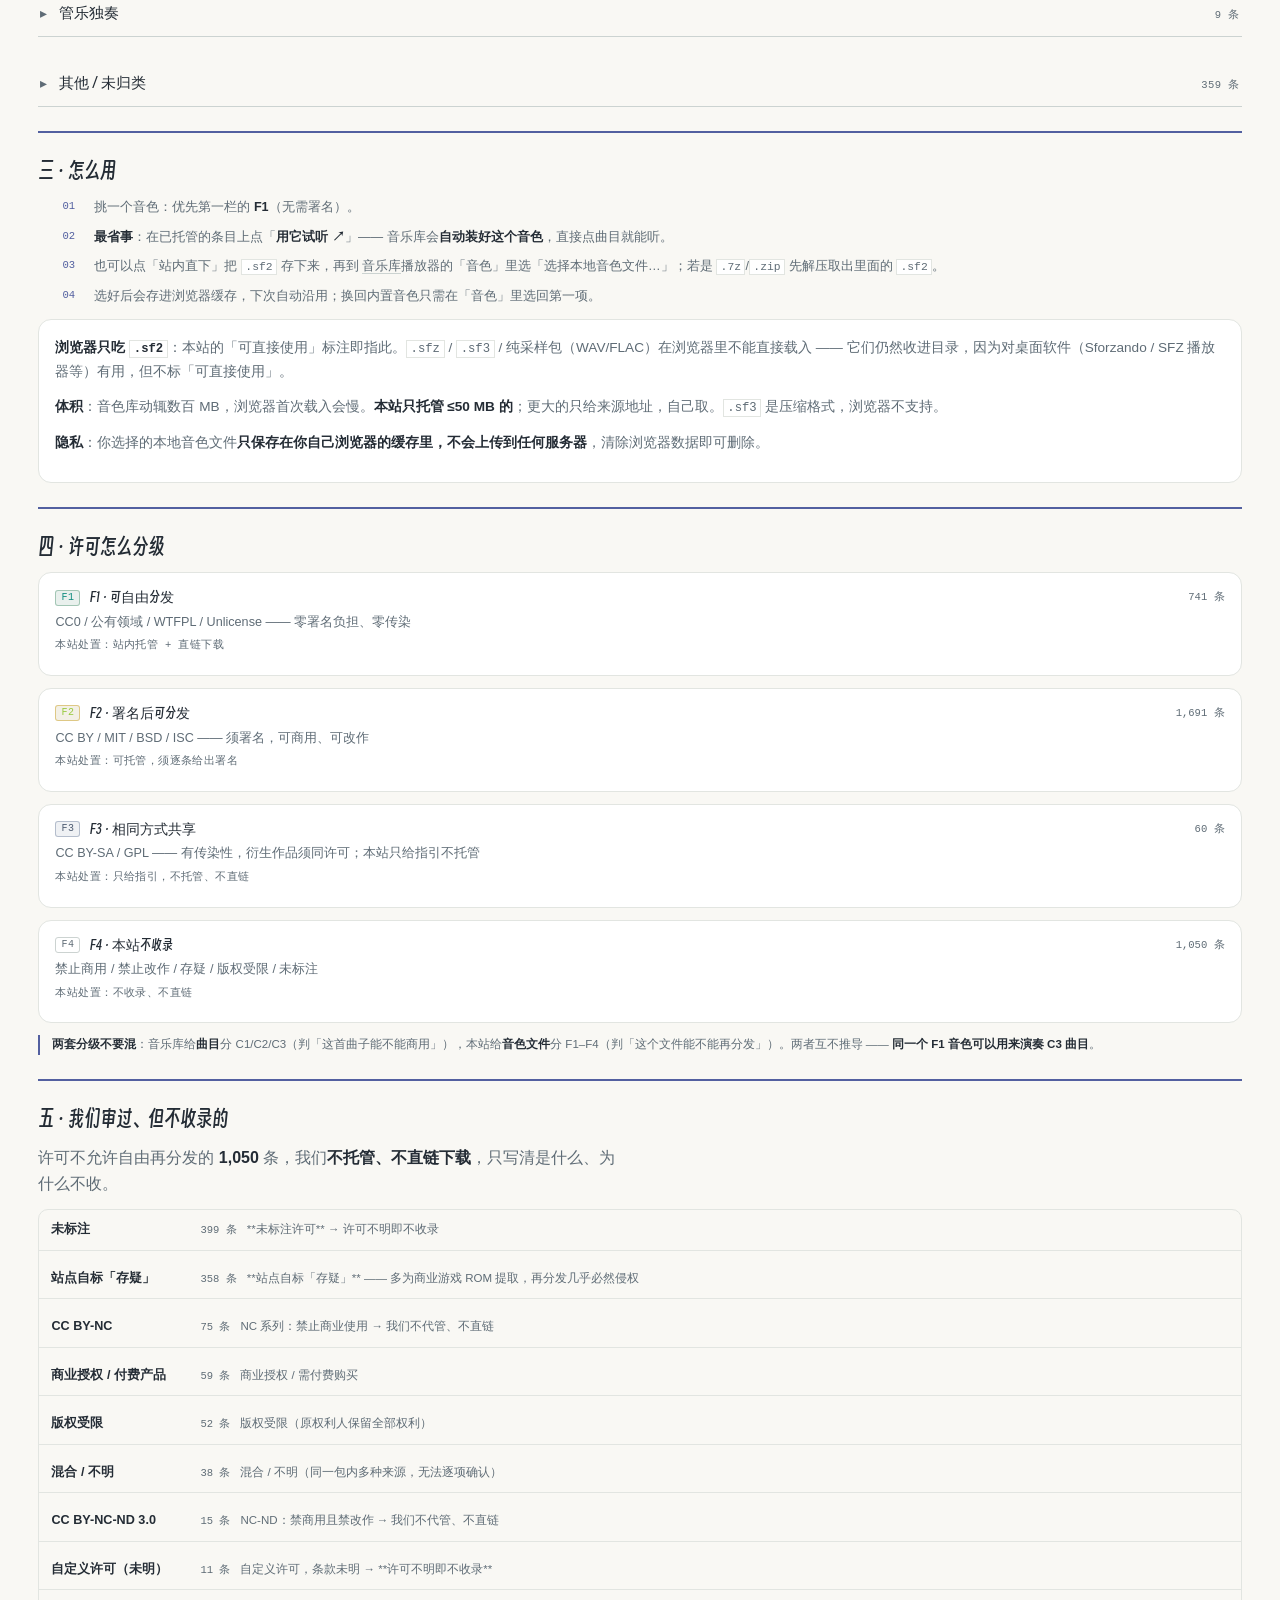
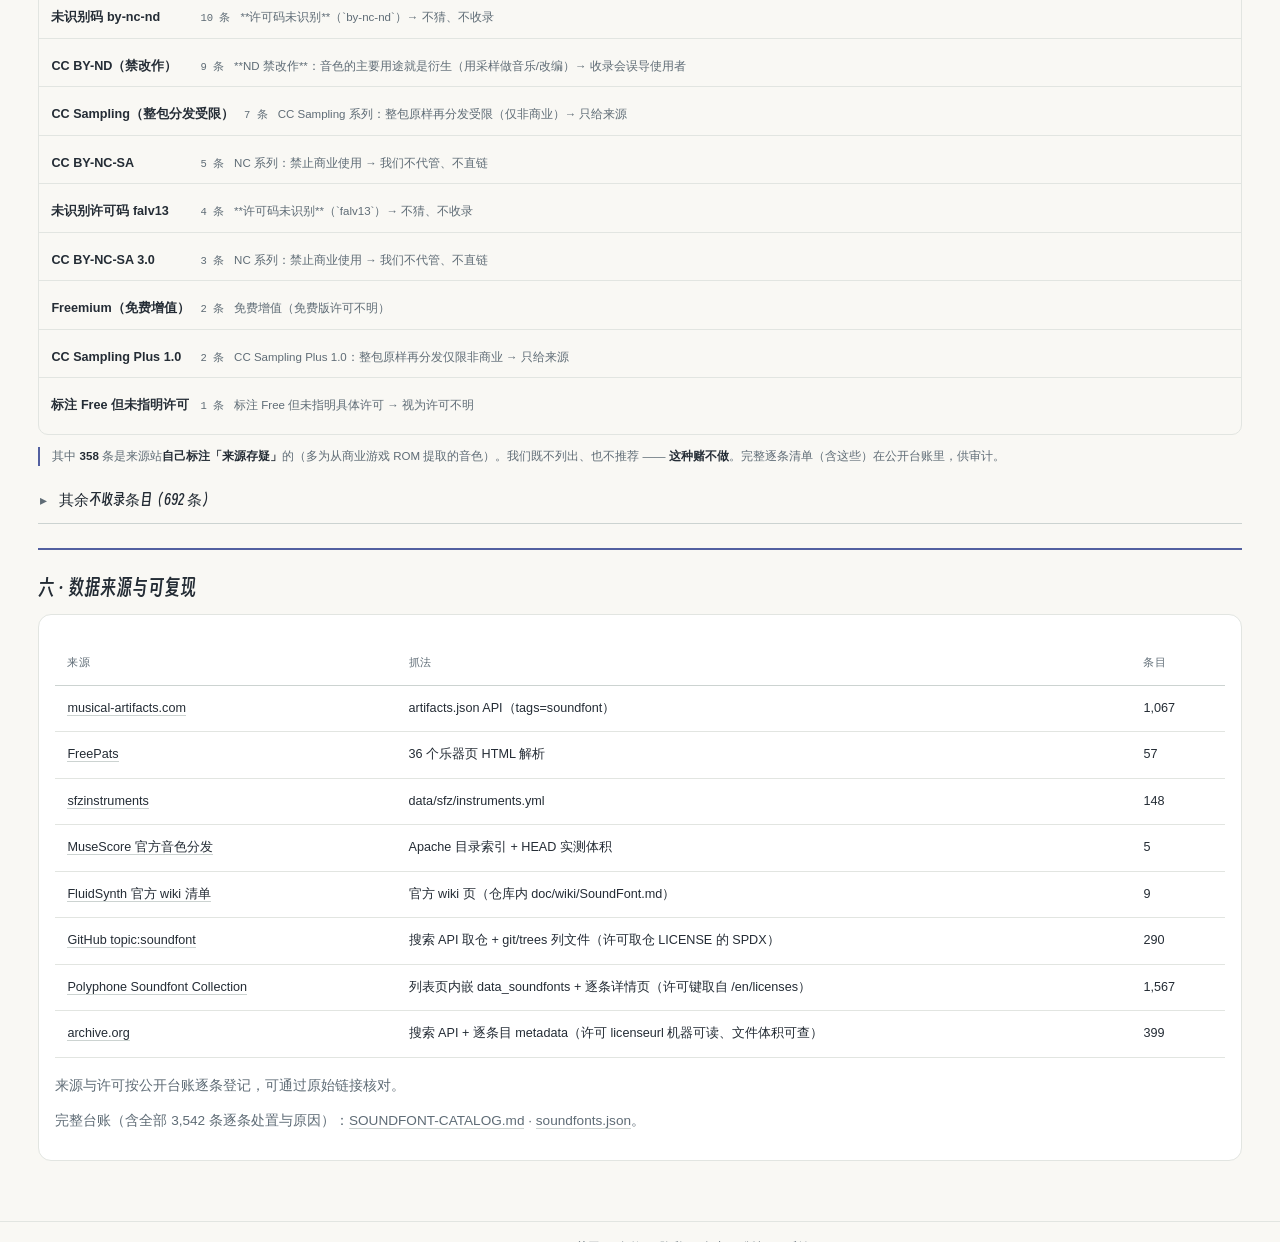
==== commit 42f968ce: "Make layouts fluid, unify MIDI naming and build AI production workbench (core 1.6.0)" ====
--- a/index.html
+++ b/index.html
@@ -6,13 +6,13 @@
 <meta property="og:title" content="音色库（SoundFont）目录 · 许可分级 · 来源可核"><meta property="og:description" content="midicn 音色库目录：3,542 条记录 · 2,492 条可分发。逐条标注许可、来源、格式与体积。"><meta property="og:type" content="website"><meta property="og:url" content="https://sf.midicn.com/"><meta property="og:site_name" content="midicn · 音色库"><meta property="og:locale" content="zh_CN"><meta property="og:image" content="https://sf.midicn.com/assets/og.png"><meta name="twitter:card" content="summary_large_image">
 <meta property="og:image:width" content="1200"><meta property="og:image:height" content="630"><meta property="og:image:alt" content="midicn · 音色库"><meta name="twitter:title" content="音色库（SoundFont）目录 · 许可分级 · 来源可核"><meta name="twitter:description" content="midicn 音色库目录：3,542 条记录 · 2,492 条可分发。逐条标注许可、来源、格式与体积。"><meta name="twitter:image" content="https://sf.midicn.com/assets/og.png">
 <meta name="theme-color" content="#818aca"><link rel="manifest" href="manifest.json"><link rel="apple-touch-icon" href="assets/core/icons/icon-192.png"><link rel="icon" href="[data-uri]">
-<script>(()=>{try{const a=document.cookie.split(';').map(x=>x.trim()).filter(x=>x.startsWith('midicn-theme=')).pop();const v=a?a.split('=')[1]:localStorage.getItem('midicn-theme');if(v==='light'||v==='dark')document.documentElement.dataset.theme=v}catch{}})();</script><link rel="preload" as="font" type="font/woff2" href="assets/fonts/p.4bbf090220.7a003069be5e.woff2" crossorigin><style>@font-face{font-family:"Smiley Sans";src:url("assets/fonts/p.4bbf090220.7a003069be5e.woff2") format("woff2");font-display:swap}</style><link rel="stylesheet" href="assets/ui/base.4ad7340feef4.css"><link rel="stylesheet" href="assets/ui/sf-index.25b1c0a201fb.css"><script type="application/ld+json">{"@context":"https://schema.org","@type":"WebPage","name":"音色库（SoundFont）目录 · 许可分级 · 来源可核","description":"midicn 音色库目录：3,542 条记录 · 2,492 条可分发。逐条标注许可、来源、格式与体积。","url":"https://sf.midicn.com/","inLanguage":"zh"}</script></head>
+<script>(()=>{try{const a=document.cookie.split(';').map(x=>x.trim()).filter(x=>x.startsWith('midicn-theme=')).pop();const v=a?a.split('=')[1]:localStorage.getItem('midicn-theme');if(v==='light'||v==='dark')document.documentElement.dataset.theme=v}catch{}})();</script><link rel="preload" as="font" type="font/woff2" href="assets/fonts/p.4bbf090220.7a003069be5e.woff2" crossorigin><style>@font-face{font-family:"Smiley Sans";src:url("assets/fonts/p.4bbf090220.7a003069be5e.woff2") format("woff2");font-display:swap}</style><link rel="stylesheet" href="assets/ui/base.5a788ba068d7.css"><link rel="stylesheet" href="assets/ui/sf-index.25b1c0a201fb.css"><script type="application/ld+json">{"@context":"https://schema.org","@type":"WebPage","name":"音色库（SoundFont）目录 · 许可分级 · 来源可核","description":"midicn 音色库目录：3,542 条记录 · 2,492 条可分发。逐条标注许可、来源、格式与体积。","url":"https://sf.midicn.com/","inLanguage":"zh"}</script></head>
 <body><a class="skip-link" href="#main" data-zh="跳至正文" data-en="Skip to content">跳至正文</a>
 <header class="site-header">
 <a class="site-brand" href="https://home.midicn.com/" data-zh-href="https://home.midicn.com/" data-en-href="https://home.midicn.com/en/" aria-label="midicn"><span class="jf-stack"><svg viewBox="0 0 32 32" width="32" height="32" class="jf jf-idle" aria-hidden="true"><path d="M4 17A12 12 0 0 1 28 17Z" fill="none" stroke="var(--accent)" stroke-width="2.1"/><path d="M8 17V25.0" stroke="var(--accent)" stroke-width="2.8" stroke-linecap="round" fill="none"/><path d="M13 17V25.0" stroke="var(--accent)" stroke-width="2.8" stroke-linecap="round" fill="none"/><path d="M18 17V25.0" stroke="var(--accent)" stroke-width="2.8" stroke-linecap="round" fill="none"/><path d="M23 17V25.0" stroke="var(--accent)" stroke-width="2.8" stroke-linecap="round" fill="none"/></svg></span><b>midicn</b></a>
-<nav class="site-task-nav" data-zh-label="全站导航" data-en-label="Main navigation" aria-label="全站导航"><a href="https://home.midicn.com/" data-zh="首页" data-en="Home" data-zh-href="https://home.midicn.com/" data-en-href="https://home.midicn.com/en/">首页</a><a href="https://home.midicn.com/learn/" data-zh-href="https://home.midicn.com/learn/" data-en-href="https://home.midicn.com/en/learn/" data-zh="学音乐" data-en="Learn">学音乐</a><a href="https://home.midicn.com/make/" data-zh-href="https://home.midicn.com/make/" data-en-href="https://home.midicn.com/en/make/" data-zh="做音乐" data-en="Create">做音乐</a><a href="https://lib.midicn.com/" data-zh="MIDI 曲库" data-en="MIDI" data-zh-href="https://lib.midicn.com/" data-en-href="https://lib.midicn.com/">MIDI 曲库</a><a href="https://sf.midicn.com/" data-zh="音色库" data-en="SoundFonts" data-zh-href="https://sf.midicn.com/" data-en-href="https://sf.midicn.com/" aria-current="page">音色库</a><a href="https://gloss.midicn.com/" data-zh="词典" data-en="Glossary" data-zh-href="https://gloss.midicn.com/" data-en-href="https://gloss.midicn.com/en/">词典</a><a data-directory-group="directory" href="https://nav.midicn.com/" data-zh="音乐导航" data-en="Directory" data-zh-href="https://nav.midicn.com/" data-en-href="https://nav.midicn.com/">音乐导航</a></nav>
+<nav class="site-task-nav" data-zh-label="全站导航" data-en-label="Main navigation" aria-label="全站导航"><a href="https://home.midicn.com/" data-zh="首页" data-en="Home" data-zh-href="https://home.midicn.com/" data-en-href="https://home.midicn.com/en/">首页</a><a href="https://home.midicn.com/learn/" data-zh-href="https://home.midicn.com/learn/" data-en-href="https://home.midicn.com/en/learn/" data-zh="学音乐" data-en="Learn">学音乐</a><a href="https://home.midicn.com/make/" data-zh-href="https://home.midicn.com/make/" data-en-href="https://home.midicn.com/en/make/" data-zh="做音乐" data-en="Create">做音乐</a><a href="https://lib.midicn.com/" data-zh="MIDI曲库" data-en="MIDI" data-zh-href="https://lib.midicn.com/" data-en-href="https://lib.midicn.com/">MIDI曲库</a><a href="https://sf.midicn.com/" data-zh="音色库" data-en="SoundFonts" data-zh-href="https://sf.midicn.com/" data-en-href="https://sf.midicn.com/" aria-current="page">音色库</a><a href="https://gloss.midicn.com/" data-zh="词典" data-en="Glossary" data-zh-href="https://gloss.midicn.com/" data-en-href="https://gloss.midicn.com/en/">词典</a><a data-directory-group="directory" href="https://nav.midicn.com/" data-zh="音乐导航" data-en="Directory" data-zh-href="https://nav.midicn.com/" data-en-href="https://nav.midicn.com/">音乐导航</a></nav>
 <div class="site-actions"><a class="site-search" href="https://home.midicn.com/search/" data-zh-href="https://home.midicn.com/search/" data-en-href="https://home.midicn.com/en/search/" data-zh="搜索" data-en="Search">搜索</a>
-<div class="site-switcher"><button id="navmenu-btn" type="button" aria-expanded="false" aria-controls="navmenu-panel" data-zh="音色库 ▾" data-en="SoundFonts ▾" data-zh-label="切换分站" data-en-label="Choose a site" aria-label="切换分站">音色库 ▾</button><nav id="navmenu-panel" class="site-menu" hidden aria-label="全部分站"><a href="https://home.midicn.com/" data-zh="首页" data-en="Home" data-zh-href="https://home.midicn.com/" data-en-href="https://home.midicn.com/en/"><span class="site-dot" style="--dot:#d9795c" aria-hidden="true"></span><span data-label>首页</span></a><a href="https://nav.midicn.com/" data-zh="音乐导航" data-en="Directory" data-zh-href="https://nav.midicn.com/" data-en-href="https://nav.midicn.com/"><span class="site-dot" style="--dot:#5caaa0" aria-hidden="true"></span><span data-label>音乐导航</span></a><a href="https://ai.midicn.com/" data-zh="AI做音乐" data-en="AI Music" data-zh-href="https://ai.midicn.com/" data-en-href="https://ai.midicn.com/en/"><span class="site-dot" style="--dot:#cb7993" aria-hidden="true"></span><span data-label>AI做音乐</span></a><a href="https://prod.midicn.com/" data-zh="音频" data-en="Audio" data-zh-href="https://prod.midicn.com/" data-en-href="https://prod.midicn.com/en/"><span class="site-dot" style="--dot:#61a9b2" aria-hidden="true"></span><span data-label>音频</span></a><a href="https://hist.midicn.com/" data-zh="音乐史" data-en="Music History" data-zh-href="https://hist.midicn.com/" data-en-href="https://hist.midicn.com/en/"><span class="site-dot" style="--dot:#c49a51" aria-hidden="true"></span><span data-label>音乐史</span></a><a href="https://theo.midicn.com/" data-zh="乐理" data-en="Theory" data-zh-href="https://theo.midicn.com/" data-en-href="https://theo.midicn.com/en/"><span class="site-dot" style="--dot:#9381c6" aria-hidden="true"></span><span data-label>乐理</span></a><a href="https://inst.midicn.com/" data-zh="乐器" data-en="Instruments" data-zh-href="https://inst.midicn.com/" data-en-href="https://inst.midicn.com/en/"><span class="site-dot" style="--dot:#7b9d68" aria-hidden="true"></span><span data-label>乐器</span></a><a href="https://gloss.midicn.com/" data-zh="词典" data-en="Dictionary" data-zh-href="https://gloss.midicn.com/" data-en-href="https://gloss.midicn.com/en/"><span class="site-dot" style="--dot:#a484ae" aria-hidden="true"></span><span data-label>词典</span></a><a href="https://lib.midicn.com/" data-zh="MIDI音乐库" data-en="MIDI Library" data-zh-href="https://lib.midicn.com/" data-en-href="https://lib.midicn.com/"><span class="site-dot" style="--dot:#c28a55" aria-hidden="true"></span><span data-label>MIDI音乐库</span></a><a href="https://mid.midicn.com/" data-zh="MIDI下载" data-en="MIDI Downloads" data-zh-href="https://mid.midicn.com/" data-en-href="https://mid.midicn.com/"><span class="site-dot" style="--dot:#5ca69c" aria-hidden="true"></span><span data-label>MIDI下载</span></a><a href="https://zip.midicn.com/" data-zh="打包下载" data-en="Packs" data-zh-href="https://zip.midicn.com/" data-en-href="https://zip.midicn.com/"><span class="site-dot" style="--dot:#6995bd" aria-hidden="true"></span><span data-label>打包下载</span></a><a href="https://sf.midicn.com/" data-zh="音色库" data-en="SoundFonts" data-zh-href="https://sf.midicn.com/" data-en-href="https://sf.midicn.com/" aria-current="page"><span class="site-dot" style="--dot:#818aca" aria-hidden="true"></span><span data-label>音色库</span></a></nav></div>
+<div class="site-switcher"><button id="navmenu-btn" type="button" aria-expanded="false" aria-controls="navmenu-panel" data-zh="音色库 ▾" data-en="SoundFonts ▾" data-zh-label="切换分站" data-en-label="Choose a site" aria-label="切换分站">音色库 ▾</button><nav id="navmenu-panel" class="site-menu" hidden aria-label="全部分站"><a href="https://home.midicn.com/" data-zh="首页" data-en="Home" data-zh-href="https://home.midicn.com/" data-en-href="https://home.midicn.com/en/"><span class="site-dot" style="--dot:#d9795c" aria-hidden="true"></span><span data-label>首页</span></a><a href="https://nav.midicn.com/" data-zh="音乐导航" data-en="Directory" data-zh-href="https://nav.midicn.com/" data-en-href="https://nav.midicn.com/"><span class="site-dot" style="--dot:#5caaa0" aria-hidden="true"></span><span data-label>音乐导航</span></a><a href="https://ai.midicn.com/" data-zh="AI做音乐" data-en="AI Music" data-zh-href="https://ai.midicn.com/" data-en-href="https://ai.midicn.com/en/"><span class="site-dot" style="--dot:#cb7993" aria-hidden="true"></span><span data-label>AI做音乐</span></a><a href="https://prod.midicn.com/" data-zh="音频" data-en="Audio" data-zh-href="https://prod.midicn.com/" data-en-href="https://prod.midicn.com/en/"><span class="site-dot" style="--dot:#61a9b2" aria-hidden="true"></span><span data-label>音频</span></a><a href="https://hist.midicn.com/" data-zh="音乐史" data-en="Music History" data-zh-href="https://hist.midicn.com/" data-en-href="https://hist.midicn.com/en/"><span class="site-dot" style="--dot:#c49a51" aria-hidden="true"></span><span data-label>音乐史</span></a><a href="https://theo.midicn.com/" data-zh="乐理" data-en="Theory" data-zh-href="https://theo.midicn.com/" data-en-href="https://theo.midicn.com/en/"><span class="site-dot" style="--dot:#9381c6" aria-hidden="true"></span><span data-label>乐理</span></a><a href="https://inst.midicn.com/" data-zh="乐器" data-en="Instruments" data-zh-href="https://inst.midicn.com/" data-en-href="https://inst.midicn.com/en/"><span class="site-dot" style="--dot:#7b9d68" aria-hidden="true"></span><span data-label>乐器</span></a><a href="https://gloss.midicn.com/" data-zh="词典" data-en="Dictionary" data-zh-href="https://gloss.midicn.com/" data-en-href="https://gloss.midicn.com/en/"><span class="site-dot" style="--dot:#a484ae" aria-hidden="true"></span><span data-label>词典</span></a><a href="https://lib.midicn.com/" data-zh="MIDI曲库" data-en="MIDI Library" data-zh-href="https://lib.midicn.com/" data-en-href="https://lib.midicn.com/"><span class="site-dot" style="--dot:#c28a55" aria-hidden="true"></span><span data-label>MIDI曲库</span></a><a href="https://mid.midicn.com/" data-zh="MIDI下载" data-en="MIDI Downloads" data-zh-href="https://mid.midicn.com/" data-en-href="https://mid.midicn.com/"><span class="site-dot" style="--dot:#5ca69c" aria-hidden="true"></span><span data-label>MIDI下载</span></a><a href="https://zip.midicn.com/" data-zh="打包下载" data-en="Packs" data-zh-href="https://zip.midicn.com/" data-en-href="https://zip.midicn.com/"><span class="site-dot" style="--dot:#6995bd" aria-hidden="true"></span><span data-label>打包下载</span></a><a href="https://sf.midicn.com/" data-zh="音色库" data-en="SoundFonts" data-zh-href="https://sf.midicn.com/" data-en-href="https://sf.midicn.com/" aria-current="page"><span class="site-dot" style="--dot:#818aca" aria-hidden="true"></span><span data-label>音色库</span></a></nav></div>
 <button id="lang" type="button" data-zh-label="切换语言" data-en-label="Switch language" aria-label="切换语言">EN</button><button id="theme" type="button" aria-label="切换明暗">☾</button></div></header><main id="main" class="doc wide" tabindex="-1">
   <p class="meta" data-zh="档案 · 音色库" data-en="ARCHIVE · SOUNDFONTS">档案 · 音色库</p>
   <h1 data-zh="音色库（SoundFont）" data-en="SoundFont library">音色库（SoundFont）</h1>
@@ -66,5 +66,5 @@
   <div class="panel"><div class="panel-bd" id="sources"></div></div>
 </main><p id="midicn-status" role="status" aria-live="polite"></p>
 <nav class="site-bottom-nav" aria-label="Mobile navigation"><a href="https://home.midicn.com/" data-zh="首页" data-en="Home" data-zh-href="https://home.midicn.com/" data-en-href="https://home.midicn.com/en/">首页</a><a href="https://home.midicn.com/learn/" data-zh-href="https://home.midicn.com/learn/" data-en-href="https://home.midicn.com/en/learn/" data-zh="学习" data-en="Learn">学习</a><a href="https://home.midicn.com/make/" data-zh-href="https://home.midicn.com/make/" data-en-href="https://home.midicn.com/en/make/" data-zh="制作" data-en="Make">制作</a><a href="https://lib.midicn.com/" data-zh="MIDI库" data-en="MIDI" data-zh-href="https://lib.midicn.com/" data-en-href="https://lib.midicn.com/">MIDI库</a><a href="https://sf.midicn.com/" data-zh="音色库" data-en="Sounds" data-zh-href="https://sf.midicn.com/" data-en-href="https://sf.midicn.com/" aria-current="page">音色库</a><a href="https://nav.midicn.com/" data-zh="导航" data-en="Nav" data-zh-href="https://nav.midicn.com/" data-en-href="https://nav.midicn.com/">导航</a></nav><footer class="site-footer"><div class="footer-ad" data-footer-ad hidden><span class="footer-ad-label" data-zh="广告" data-en="Advertisement">广告</span>
-<ins class="adsbygoogle" style="display:block" data-ad-client="ca-pub-0088997035636558" data-ad-slot="1813332933" data-ad-format="auto" data-full-width-responsive="true"></ins></div><div class="footer-line" data-locale="zh"><a class="footer-brand" href="https://home.midicn.com/">© 2026 midicn</a><nav aria-label="法律声明"><a class="footer-secondary" href="https://home.midicn.com/about/">关于</a><a href="https://home.midicn.com/legal/data/terms/">条款</a><a href="https://home.midicn.com/legal/privacy/">隐私</a><a href="https://home.midicn.com/legal/data/disclaimer/">免责</a><a href="https://home.midicn.com/legal/data/copyright/">版权</a><a class="footer-feedback" data-feedback href="https://github.com/midicn/midi-library/issues" rel="noopener">反馈</a></nav></div><div class="footer-line" data-locale="en" hidden><a class="footer-brand" href="https://home.midicn.com/en/">© 2026 midicn</a><nav aria-label="Legal"><a class="footer-secondary" href="https://home.midicn.com/en/about/">About</a><a href="https://home.midicn.com/en/legal/data/terms/">Terms</a><a href="https://home.midicn.com/en/legal/privacy/">Privacy</a><a href="https://home.midicn.com/en/legal/data/disclaimer/">Notice</a><a href="https://home.midicn.com/en/legal/data/copyright/">Rights</a><a class="footer-feedback" data-feedback href="https://github.com/midicn/midi-library/issues" rel="noopener">Feedback</a></nav></div><div class="page-metadata" hidden aria-hidden="true"><p id="footNote"></p><p id="footLic"></p><p id="footLegal"></p></div><noscript><nav class="no-script-sites" aria-label="All sites"><a href="https://nav.midicn.com/" data-zh="音乐导航" data-en="Directory" data-zh-href="https://nav.midicn.com/" data-en-href="https://nav.midicn.com/">音乐导航</a><a href="https://lib.midicn.com/" data-zh="MIDI音乐库" data-en="MIDI Library" data-zh-href="https://lib.midicn.com/" data-en-href="https://lib.midicn.com/">MIDI音乐库</a><a href="https://mid.midicn.com/" data-zh="MIDI下载" data-en="MIDI Downloads" data-zh-href="https://mid.midicn.com/" data-en-href="https://mid.midicn.com/">MIDI下载</a><a href="https://zip.midicn.com/" data-zh="打包下载" data-en="Packs" data-zh-href="https://zip.midicn.com/" data-en-href="https://zip.midicn.com/">打包下载</a><a href="https://sf.midicn.com/" data-zh="音色库" data-en="SoundFonts" data-zh-href="https://sf.midicn.com/" data-en-href="https://sf.midicn.com/">音色库</a><a href="https://home.midicn.com/" data-zh="首页" data-en="Home" data-zh-href="https://home.midicn.com/" data-en-href="https://home.midicn.com/en/">首页</a><a href="https://gloss.midicn.com/" data-zh="词典" data-en="Dictionary" data-zh-href="https://gloss.midicn.com/" data-en-href="https://gloss.midicn.com/en/">词典</a><a href="https://hist.midicn.com/" data-zh="音乐史" data-en="Music History" data-zh-href="https://hist.midicn.com/" data-en-href="https://hist.midicn.com/en/">音乐史</a><a href="https://theo.midicn.com/" data-zh="乐理" data-en="Theory" data-zh-href="https://theo.midicn.com/" data-en-href="https://theo.midicn.com/en/">乐理</a><a href="https://inst.midicn.com/" data-zh="乐器" data-en="Instruments" data-zh-href="https://inst.midicn.com/" data-en-href="https://inst.midicn.com/en/">乐器</a><a href="https://prod.midicn.com/" data-zh="音频" data-en="Audio" data-zh-href="https://prod.midicn.com/" data-en-href="https://prod.midicn.com/en/">音频</a><a href="https://ai.midicn.com/" data-zh="AI做音乐" data-en="AI Music" data-zh-href="https://ai.midicn.com/" data-en-href="https://ai.midicn.com/en/">AI做音乐</a></nav></noscript></footer>
-<script type="application/json" id="midicn-config">{"site":"sf","core":"1.5.0","locale":"zh","localeMode":"inline","serviceWorker":"sw.js","midiLocator":"data/midi-locator.json","midiOrigins":["https://mid.midicn.com","https://zip.midicn.com","https://lib.midicn.com"],"advertising":{"enabled":true,"client":"ca-pub-0088997035636558","slot":"1813332933","host":"sf.midicn.com"}}</script><script defer src="assets/ui/runtime.81408745fe46.js"></script><script defer src="assets/ui/sf-index.ad8ad77c91aa.js"></script></body></html>
+<ins class="adsbygoogle" style="display:block" data-ad-client="ca-pub-0088997035636558" data-ad-slot="1813332933" data-ad-format="auto" data-full-width-responsive="true"></ins></div><div class="footer-line" data-locale="zh"><a class="footer-brand" href="https://home.midicn.com/">© 2026 midicn</a><nav aria-label="法律声明"><a class="footer-secondary" href="https://home.midicn.com/about/">关于</a><a href="https://home.midicn.com/legal/data/terms/">条款</a><a href="https://home.midicn.com/legal/privacy/">隐私</a><a href="https://home.midicn.com/legal/data/disclaimer/">免责</a><a href="https://home.midicn.com/legal/data/copyright/">版权</a><a class="footer-feedback" data-feedback href="https://github.com/midicn/midi-library/issues" rel="noopener">反馈</a></nav></div><div class="footer-line" data-locale="en" hidden><a class="footer-brand" href="https://home.midicn.com/en/">© 2026 midicn</a><nav aria-label="Legal"><a class="footer-secondary" href="https://home.midicn.com/en/about/">About</a><a href="https://home.midicn.com/en/legal/data/terms/">Terms</a><a href="https://home.midicn.com/en/legal/privacy/">Privacy</a><a href="https://home.midicn.com/en/legal/data/disclaimer/">Notice</a><a href="https://home.midicn.com/en/legal/data/copyright/">Rights</a><a class="footer-feedback" data-feedback href="https://github.com/midicn/midi-library/issues" rel="noopener">Feedback</a></nav></div><div class="page-metadata" hidden aria-hidden="true"><p id="footNote"></p><p id="footLic"></p><p id="footLegal"></p></div><noscript><nav class="no-script-sites" aria-label="All sites"><a href="https://nav.midicn.com/" data-zh="音乐导航" data-en="Directory" data-zh-href="https://nav.midicn.com/" data-en-href="https://nav.midicn.com/">音乐导航</a><a href="https://lib.midicn.com/" data-zh="MIDI曲库" data-en="MIDI Library" data-zh-href="https://lib.midicn.com/" data-en-href="https://lib.midicn.com/">MIDI曲库</a><a href="https://mid.midicn.com/" data-zh="MIDI下载" data-en="MIDI Downloads" data-zh-href="https://mid.midicn.com/" data-en-href="https://mid.midicn.com/">MIDI下载</a><a href="https://zip.midicn.com/" data-zh="打包下载" data-en="Packs" data-zh-href="https://zip.midicn.com/" data-en-href="https://zip.midicn.com/">打包下载</a><a href="https://sf.midicn.com/" data-zh="音色库" data-en="SoundFonts" data-zh-href="https://sf.midicn.com/" data-en-href="https://sf.midicn.com/">音色库</a><a href="https://home.midicn.com/" data-zh="首页" data-en="Home" data-zh-href="https://home.midicn.com/" data-en-href="https://home.midicn.com/en/">首页</a><a href="https://gloss.midicn.com/" data-zh="词典" data-en="Dictionary" data-zh-href="https://gloss.midicn.com/" data-en-href="https://gloss.midicn.com/en/">词典</a><a href="https://hist.midicn.com/" data-zh="音乐史" data-en="Music History" data-zh-href="https://hist.midicn.com/" data-en-href="https://hist.midicn.com/en/">音乐史</a><a href="https://theo.midicn.com/" data-zh="乐理" data-en="Theory" data-zh-href="https://theo.midicn.com/" data-en-href="https://theo.midicn.com/en/">乐理</a><a href="https://inst.midicn.com/" data-zh="乐器" data-en="Instruments" data-zh-href="https://inst.midicn.com/" data-en-href="https://inst.midicn.com/en/">乐器</a><a href="https://prod.midicn.com/" data-zh="音频" data-en="Audio" data-zh-href="https://prod.midicn.com/" data-en-href="https://prod.midicn.com/en/">音频</a><a href="https://ai.midicn.com/" data-zh="AI做音乐" data-en="AI Music" data-zh-href="https://ai.midicn.com/" data-en-href="https://ai.midicn.com/en/">AI做音乐</a></nav></noscript></footer>
+<script type="application/json" id="midicn-config">{"site":"sf","core":"1.6.0","locale":"zh","localeMode":"inline","serviceWorker":"sw.js","midiLocator":"data/midi-locator.json","midiOrigins":["https://mid.midicn.com","https://zip.midicn.com","https://lib.midicn.com"],"advertising":{"enabled":true,"client":"ca-pub-0088997035636558","slot":"1813332933","host":"sf.midicn.com"}}</script><script defer src="assets/ui/runtime.e2eae50bcbbd.js"></script><script defer src="assets/ui/sf-index.ad8ad77c91aa.js"></script></body></html>
--- a/assets/ui/base.5a788ba068d7.css
+++ b/assets/ui/base.5a788ba068d7.css
@@ -0,0 +1 @@
+@layer reset,tokens,base,components,layouts,utilities;@layer base{:root{color-scheme:light dark;--ink:#0B0B0C;--ink:light-dark(#F7F4EE,#0B0B0C);--ink-2:#111113;--ink-2:light-dark(#FFFFFF,#111113);--ink-3:#17171A;--ink-3:light-dark(#F1EDE5,#17171A);--ink-4:#0E0E10;--ink-4:light-dark(#FAF8F4,#0E0E10);--rule:#242427;--rule:light-dark(#D9D3C7,#242427);--rule-2:#343439;--rule-2:light-dark(#BDB5A5,#343439);--paper:#F2EEE6;--paper:light-dark(#16161A,#F2EEE6);--paper-2:#A9A49B;--paper-2:light-dark(#5A564E,#A9A49B);--paper-3:#6E6A64;--paper-3:light-dark(#6E6A64,#807B72);--vermilion:#CE4A32;--vermilion:light-dark(#A93A24,#CE4A32);--gold:#C9A227;--gold:light-dark(#8A6F10,#C9A227);--jade:#5E9E7E;--jade:light-dark(#2F6B50,#5E9E7E);--slate:#7A8AA3;--slate:light-dark(#4C5A70,#7A8AA3);--ok:light-dark(#1B7A4C,#58D48A);--study:light-dark(#1F5FA8,#5A9BD8);--doubt:light-dark(#9A6213,#E8A33D);--warn:light-dark(#C0452A,#FF7A5C);--stop:light-dark(#B32E2E,#E45A5A);--vermilion-soft:rgba(206,74,50,.14);--vermilion-soft:light-dark(rgba(169,58,36,.1),rgba(206,74,50,.14));--vermilion-line:rgba(206,74,50,.45);--vermilion-line:light-dark(rgba(169,58,36,.4),rgba(206,74,50,.45));--gold-soft:rgba(201,162,39,.14);--gold-soft:light-dark(rgba(138,111,16,.1),rgba(201,162,39,.14));--jade-soft:rgba(94,158,126,.14);--jade-soft:light-dark(rgba(47,107,80,.1),rgba(94,158,126,.14));--accent-h:18;--accent-c:.16;--accent:oklch(.58 var(--accent-c) var(--accent-h));--accent:light-dark(oklch(.58 var(--accent-c,.16) var(--accent-h)),oklch(.8 var(--accent-c,.15) var(--accent-h)));--accent-soft:oklch(.58 var(--accent-c,.16) var(--accent-h) / .14);--accent-soft:light-dark(oklch(.58 var(--accent-c,.16) var(--accent-h) / .12),oklch(.8 var(--accent-c,.15) var(--accent-h) / .16));--on-accent:light-dark(#FFF8F4,#1A0A06);--n0:light-dark(#FBF8F1,#08080B);--n1:light-dark(#FFFFFF,#12121A);--n2:light-dark(#F4F0E6,#1A1A25);--n3:light-dark(#E4DECF,#242432);--n4:light-dark(#CFC7B2,#32323F);--n5:light-dark(#B3AA93,#4A4A5A);--n6:light-dark(#8F8875,#6C6C80);--n7:light-dark(#6E6857,#8E8EA3);--n8:light-dark(#524D3F,#B4B4C6);--n9:light-dark(#38342A,#D6D6E2);--n10:light-dark(#211E17,#EFEFE8);--n11:light-dark(#12100B,#F7F6F1);--serif:"Songti SC","Source Han Serif SC","Noto Serif SC",Georgia,"Times New Roman",serif;--sans:-apple-system,BlinkMacSystemFont,"Segoe UI","PingFang SC","Hiragino Sans GB","Microsoft YaHei",Roboto,sans-serif;--mono:ui-monospace,SFMono-Regular,"SF Mono",Menlo,Consolas,monospace;--fs-10:clamp(10px,.62rem,11px);--fs-11:clamp(10.5px,.66rem,11.5px);--fs-12:clamp(11.5px,.72rem,12.5px);--fs-13:clamp(12.5px,.79rem,13.5px);--fs-14:clamp(13.5px,.85rem,14.5px);--fs-16:clamp(15px,.95rem,16.5px);--fs-20:clamp(17px,1.1rem,20px);--fs-26:clamp(20px,1.6vw,26px);--fs-34:clamp(24px,2.6vw,34px);--fs-38:clamp(28px,3.2vw,38px);--fs-46:clamp(28px,4vw,46px);--lh-tight:1.2;--lh-body:1.68;--s1:4px;--s2:8px;--s3:12px;--s4:16px;--s5:24px;--s6:32px;--s7:48px;--s8:64px;--r-1:8px;--r-2:16px;--r-3:26px;--r-full:999px;--r:var(--r-1);--r-lg:var(--r-2);--shadow-1:0 1px 0 light-dark(rgba(90,70,30,.1),rgba(0,0,0,.35)),0 10px 24px -16px oklch(.6 .1 var(--accent-h) / .45);--shadow-2:0 2px 0 light-dark(rgba(90,70,30,.08),rgba(0,0,0,.3)),0 20px 44px -22px oklch(.6 .12 var(--accent-h) / .55);--wrap:min(92vw,1560px);--wrap-wide:var(--wrap);--wrap-read:var(--wrap);--gutter:clamp(var(--s4),2.5vw,var(--s6));--z-hdr:20;--z-play:30;--z-pop:40;--hdr:56px;--play:68px;--tap:44px;--sa-t:env(safe-area-inset-top,0px);--sa-b:env(safe-area-inset-bottom,0px);--sa-l:env(safe-area-inset-left,0px);--sa-r:env(safe-area-inset-right,0px);--t:.15s linear}:root[data-theme=light]{color-scheme:light}:root[data-theme=dark]{color-scheme:dark}@media(prefers-reduced-motion:reduce){:root{--t:.01s}}.jf-t1{stroke:var(--jf-1)}.jf-t2{stroke:var(--jf-2)}.jf-t3{stroke:var(--jf-3)}.jf-t4{stroke:var(--jf-4)}.jf-w1{stroke:var(--jf-1)}.jf-w4{stroke:var(--jf-4)}.jf-dome{fill:var(--jf-dome)}.jf-dome-n{fill:color-mix(in oklab,var(--jf-dome) 22%,var(--n6))}.jf-dome-d{fill:color-mix(in oklab,var(--jf-dome) 12%,var(--n4))}.jf-mute{stroke:color-mix(in oklab,var(--jf-dome) 45%,var(--n6))}.jf-n{stroke:var(--n6)}.jf-n4{stroke:var(--n4)}.jf-doubt{stroke:var(--doubt)}.jf-dim{stroke:var(--jf-dome);stroke-opacity:.55}.jf-stack{display:inline-flex;position:relative;line-height:0;flex:none}.jf-stack .jf{display:none}.jf-stack .jf-idle{display:block}.jf-stack .jf-playing,.jf-stack .jf-loading,.jf-stack .jf-done,.jf-stack .jf-hint{position:absolute;top:0;left:0}:root[data-jf=playing] .jf-stack .jf-idle{visibility:hidden}:root[data-jf=playing] .jf-stack .jf-playing{display:block}:root[data-jf=loading] .jf-stack .jf-idle{visibility:hidden}:root[data-jf=loading] .jf-stack .jf-loading{display:block}:root[data-jf=hint] .jf-stack .jf-idle{visibility:hidden}:root[data-jf=hint] .jf-stack .jf-hint{display:block}:root[data-jf=done] .jf-stack .jf-idle{visibility:hidden}:root[data-jf=done] .jf-stack .jf-done{display:block}@media(prefers-reduced-motion:no-preference){:root[data-jf=playing] .jf-stack .jf-playing path:nth-of-type(odd){animation:jf-swim 1.6s ease-in-out infinite alternate}@keyframes jf-swim{0%{transform:translateY(-.6px)}to{transform:translateY(.6px)}}}*{box-sizing:border-box;margin:0;padding:0}html{-webkit-text-size-adjust:100%;scroll-behavior:smooth}body{background:var(--ink);color:var(--paper);font-family:var(--sans);font-size:var(--fs-14);line-height:var(--lh-body);-webkit-font-smoothing:antialiased;overflow-x:visible}a{color:inherit;text-decoration:none;border-bottom:1px solid var(--rule-2);transition:border-color var(--t),color var(--t)}a:hover{border-bottom-color:var(--vermilion);color:var(--vermilion)}button,input,select{font:inherit;color:inherit}button{background:none;border:0;cursor:pointer}:focus-visible{outline:2px solid var(--vermilion);outline-offset:2px}img,svg{display:block;max-width:100%}::selection{background:var(--vermilion);color:#fff}code,kbd{font-family:var(--mono);font-size:.9em;background:var(--ink-4);border:1px solid var(--rule);padding:.05em .3em}pre{background:var(--ink-4);border:1px solid var(--rule);padding:var(--s4);overflow-x:auto;font-family:var(--mono);font-size:var(--fs-12);line-height:1.8;margin:var(--s3) 0 var(--s5)}pre code{background:none;border:0;padding:0}h1,h2,h3{font-family:var(--serif);font-weight:600;letter-spacing:.01em;line-height:var(--lh-tight)}h1{font-size:var(--fs-34)}h2{font-size:var(--fs-26)}h3{font-size:var(--fs-16);font-family:var(--sans);font-weight:650;letter-spacing:0}p{color:var(--paper-2);margin-bottom:var(--s3)}strong,b{color:var(--paper);font-weight:650}.lede{font-family:var(--serif);font-size:var(--fs-16);line-height:1.78;color:var(--paper);max-width:100%}.lede em{font-style:normal;color:var(--vermilion)}.meta{font-family:var(--mono);font-size:var(--fs-11);color:var(--paper-3);letter-spacing:.04em}.num{font-family:var(--mono);font-variant-numeric:tabular-nums}.stitle{display:flex;align-items:baseline;gap:var(--s3);flex-wrap:wrap;padding-top:var(--s2);border-top:2px solid var(--vermilion);margin:var(--s5) 0 var(--s3)}.stitle h2{margin:0}.stitle .spacer{margin-left:auto}h1,h2,h3{text-wrap:balance}p,.lede{text-wrap:pretty}.lede{max-width:100%}.nav a,.btn,.axis,.langbtn,.dlchip,.dlmore,.tag,.lic{white-space:nowrap}.nav{flex-wrap:wrap;row-gap:var(--s2)}@media(max-width:1023px){.hbar{flex-wrap:wrap;height:auto;min-height:52px;padding-top:var(--s2);padding-bottom:var(--s2);row-gap:var(--s2)}.nav{margin-left:0;width:100%;order:9;gap:var(--s4)}}.wrap{width:100%;max-width:var(--wrap);margin:0 auto;padding:0 var(--gutter)}.wrap-read{max-width:var(--wrap-read)}body>header{position:sticky;top:0;z-index:var(--z-hdr);background:var(--ink);border-bottom:1px solid var(--rule)}.hbar{max-width:var(--wrap);margin:0 auto;height:var(--hdr);padding:0 var(--gutter);display:flex;align-items:center;gap:var(--s5)}.brand{display:flex;align-items:center;gap:var(--s2);border:0;flex:none}.brand svg{width:22px;height:22px;flex:none}.brand .jf-404 svg{width:32px;height:32px}.brand b{font-family:var(--serif);font-size:var(--fs-16);font-weight:600}.brand i{font-family:var(--mono);font-size:var(--fs-11);font-style:normal;color:var(--paper-3);margin-left:2px}.nav{display:flex;gap:var(--s5);font-size:var(--fs-13);margin-left:auto;flex-wrap:wrap}.nav a{border-bottom:1px solid transparent;padding-bottom:2px;color:var(--paper-2)}.nav a:hover{color:var(--paper);border-bottom-color:var(--rule-2)}.nav a.on{color:var(--paper);border-bottom-color:var(--vermilion)}.iconbtn{width:34px;height:34px;border:1px solid var(--rule);color:var(--paper-2);display:grid;place-items:center;transition:var(--t);flex:none}.iconbtn:hover{border-color:var(--vermilion);color:var(--vermilion)}.iconbtn svg{width:15px;height:15px;fill:currentColor}.langbtn{width:auto;padding:0 var(--s3);font-family:var(--mono);font-size:var(--fs-11)}#theme svg{fill:none;stroke:currentColor}#theme .i-sun{display:none}#theme .i-moon{display:block}@media(prefers-color-scheme:dark){:root:not([data-theme=light]) #theme .i-sun{display:block}:root:not([data-theme=light]) #theme .i-moon{display:none}}:root[data-theme=dark] #theme .i-sun{display:block}:root[data-theme=dark] #theme .i-moon{display:none}:root[data-theme=light] #theme .i-sun{display:none}:root[data-theme=light] #theme .i-moon{display:block}.kb-tabicons{position:absolute;width:0;height:0;overflow:hidden}.panel{border:1px solid var(--rule);background:var(--ink-2)}.panel-hd{display:flex;align-items:center;gap:var(--s3);padding:var(--s3) var(--s4);border-bottom:1px solid var(--rule);font-family:var(--serif);font-size:var(--fs-14)}.panel-bd{padding:var(--s3) var(--s4)}.tile{border:1px solid var(--rule);background:var(--ink-2);padding:var(--s3);transition:border-color var(--t),background var(--t);display:block}.tile:hover{border-color:var(--rule-2);background:var(--ink-3);border-bottom-color:var(--rule-2)}.tile.is-on{border-color:var(--vermilion);background:var(--vermilion-soft)}.dl{display:grid;grid-template-columns:auto minmax(0,1fr);gap:var(--s2) var(--s4);font-size:var(--fs-13)}.dl dt{color:var(--paper-3);white-space:nowrap;font-family:var(--mono);font-size:var(--fs-11);padding-top:2px}.dl dd{margin:0;color:var(--paper);word-break:break-word}table{width:100%;border-collapse:collapse;font-size:var(--fs-13)}th,td{text-align:left;padding:var(--s3);border-bottom:1px solid var(--rule);vertical-align:top}th{font-family:var(--mono);font-size:var(--fs-11);color:var(--paper-3);letter-spacing:.06em;font-weight:500;border-bottom-color:var(--rule-2);white-space:nowrap}td b{font-weight:600}.tw{width:100%;overflow-x:auto;-webkit-overflow-scrolling:touch}.lic{display:inline-flex;align-items:center;gap:var(--s2);font-family:var(--mono);font-size:var(--fs-11);white-space:nowrap;border:1px solid currentColor;padding:1px var(--s2);color:var(--paper-3)}.lic:before{content:"";width:6px;height:6px;background:currentColor;flex:none}.lic.c1{color:var(--jade)}.lic.c2{color:var(--gold)}.lic.c3{color:var(--slate)}.lic.no{color:var(--vermilion)}.lic.plain{border-color:var(--rule);color:var(--paper-3)}.btn{display:inline-flex;align-items:center;justify-content:center;gap:var(--s2);min-height:44px;padding:0 var(--s4);border:1px solid var(--rule-2);background:none;color:var(--paper);font-size:var(--fs-13);transition:var(--t)}.btn:hover{border-color:var(--vermilion);color:var(--vermilion)}.btn.primary{background:var(--vermilion);border-color:var(--vermilion);color:#fff}.btn.primary:hover{filter:brightness(1.08);color:#fff}.btn.ghost{border-color:transparent;color:var(--paper-2);padding:0 var(--s3)}.btn.ghost:hover{border-color:var(--rule);color:var(--paper)}.btn svg{width:14px;height:14px;fill:currentColor}.sig{display:flex;align-items:flex-end;gap:1px;height:24px}.sig i{flex:1;background:var(--rule-2);transition:background var(--t)}.tile:hover .sig i{background:var(--vermilion)}footer{margin-top:var(--s6);border-top:1px solid var(--rule);padding:var(--s4) 0 calc(var(--s4) + var(--sa-b))}.fnote{margin-top:var(--s6);padding-top:var(--s4);border-top:1px solid var(--rule);font-size:var(--fs-11);color:var(--paper-3);line-height:1.9}.fbar{display:flex;align-items:center;gap:var(--s2) var(--s4);flex-wrap:wrap;font-size:var(--fs-12);color:var(--paper-3)}.fbar b{font-family:var(--serif);font-size:var(--fs-13);color:var(--paper);font-weight:600}.fnav{display:flex;gap:var(--s3) var(--s4);flex-wrap:wrap}.fnav a{font-size:var(--fs-12);color:var(--paper-2);border-bottom:0}.fnav a:hover{color:var(--vermilion)}.flic{margin-left:auto;font-family:var(--mono);font-size:var(--fs-11);color:var(--paper-3)}.fnote{margin-top:var(--s3);padding-top:var(--s3);border-top:1px solid var(--rule);display:flex;gap:var(--s2) var(--s5);flex-wrap:wrap;justify-content:space-between;font-family:var(--mono);font-size:var(--fs-11);color:var(--paper-3)}.fnote a{color:var(--paper-3);border-bottom:0}.fnote a:hover{color:var(--vermilion)}.pkgs{display:grid;grid-template-columns:repeat(auto-fill,minmax(268px,1fr));gap:var(--s3)}.pkg{border:1px solid var(--rule);background:var(--ink-2);padding:var(--s4);display:flex;flex-direction:column;gap:var(--s2)}.pkg:hover{border-color:var(--rule-2)}.pkg .pn{font-family:var(--serif);font-size:var(--fs-16)}.pkg .pm{font-family:var(--mono);font-size:var(--fs-11);color:var(--paper-3)}.pkg .pd{font-size:var(--fs-12);color:var(--paper-2);line-height:1.7;flex:1}.pkg .dlbtn{align-self:flex-start;min-height:34px;padding:0 var(--s3);background:var(--vermilion);color:#fff;display:inline-flex;align-items:center;gap:var(--s2);font-size:var(--fs-12);border:0}.pkg .dlbtn:hover{filter:brightness(1.08);color:#fff}.pkg .dlbtn svg{width:13px;height:13px;fill:currentColor}.steps{counter-reset:s;list-style:none}.steps li{counter-increment:s;position:relative;padding-left:var(--s6);margin-bottom:var(--s3);font-size:var(--fs-13);color:var(--paper-2)}.steps li:before{content:counter(s,decimal-leading-zero);position:absolute;left:0;top:.1em;font-family:var(--mono);font-size:var(--fs-11);color:var(--vermilion)}.note{font-size:var(--fs-12);color:var(--paper-3);border-left:2px solid var(--vermilion);padding-left:var(--s3);margin:var(--s3) 0}main.doc.wide{max-width:var(--wrap)}main.doc{width:100%;max-width:var(--wrap);margin:0 auto;padding:var(--s5) var(--gutter) var(--s6)}main.doc h2{margin-top:var(--s4)}main.doc h3{margin-top:var(--s3)}main.doc ul,main.doc ol{margin:var(--s2) 0 var(--s3) var(--s5);color:var(--paper-2)}main.doc li{margin-bottom:var(--s2)}@media(max-width:640px){.hbar{height:52px;gap:var(--s3)}.nav{gap:var(--s3);font-size:var(--fs-12)}.hbar>.brand{min-height:44px}.hbar .kb-lang,.hbar .iconbtn{min-width:44px;min-height:44px}.hbar .kb-lang{display:inline-flex;align-items:center;justify-content:center}h1{font-size:var(--fs-26)}.pkgs{grid-template-columns:1fr}table{font-size:var(--fs-12)}th,td{padding:var(--s2)}}.morebtn{display:inline-flex;align-items:center;justify-content:center;gap:var(--s2);min-height:44px;padding:var(--s2) var(--s5);border:1px solid var(--rule-2);background:none;color:var(--paper);font-size:var(--fs-13);transition:var(--t);max-width:100%;white-space:normal;text-align:center;line-height:1.4}.morebtn:hover{border-color:var(--vermilion);color:var(--vermilion)}@media(max-width:640px){.morebtn{width:100%}}.morewrap{display:flex;justify-content:center;margin:var(--s5) 0}}@layer components{.kb-switch{display:flex;flex-wrap:wrap;gap:2px 4px;align-items:center;margin:0;padding:0;list-style:none;min-width:0}.kb-switch a{display:inline-block;padding:.28em .52em;font-size:var(--fs-12);line-height:1.35;border-radius:2px;text-decoration:none;white-space:nowrap;opacity:.62;transition:opacity .15s,background-color .15s}.kb-switch a:hover{opacity:1;background:color-mix(in srgb,currentColor 12%,transparent)}.kb-switch a[aria-current=page]{opacity:1;font-weight:500;box-shadow:inset 0 -2px 0 var(--accent, currentColor)}.kb-switch .kb-switch-sep{opacity:.22;padding:0 .15em;user-select:none}@media(max-width:1023px){.kb-switch{flex:1 1 100%;order:9;padding-top:var(--s1)}.kb-lang{margin-left:auto}}@media(max-width:640px){.kb-switch{gap:1px 2px}.kb-switch a{font-size:var(--fs-11);padding:.24em .38em;letter-spacing:0}.kb-switch .kb-switch-sep{padding:0 .05em}}.kb-lang{flex:0 0 auto;margin-left:var(--s3);padding:.26em .62em;font-size:var(--fs-12);line-height:1.4;border:1px solid var(--rule-2);border-radius:var(--r);text-decoration:none;opacity:.8;white-space:nowrap;transition:border-color var(--t),opacity var(--t)}.kb-lang:hover{border-color:var(--accent);opacity:1;text-decoration:none}.kb-suffix{opacity:.6;font-weight:400}.kb-suffix:before{content:"\b7";margin:0 .38em;opacity:.5}:root{--jf-1:#FF7C9E;--jf-2:#FF8B6E;--jf-3:#FFAE55;--jf-4:#FFD24E;--jf-dome:#FF8B6E }:root[data-site=home]{--jf-1:light-dark(#F34875,#FF7C9E);--jf-2:light-dark(#F1522B,#FF8B6E);--jf-3:light-dark(#CD710D,#FFAE55);--jf-4:light-dark(#AB830B,#FFD24E);--jf-dome:light-dark(#F1522B,#FF8B6E) }:root[data-site=hist]{--jf-1:light-dark(#B87D0C,#FFC24E);--jf-2:light-dark(#A2861C,#EBCB4E);--jf-3:light-dark(#7C912B,#BBD754);--jf-4:light-dark(#58982D,#8FD95E);--jf-dome:light-dark(#A2861C,#EBCB4E) }:root[data-site=theo]{--jf-1:light-dark(#494AF3,#8B8CFF);--jf-2:light-dark(#2B8CE3,#6FB6F5);--jf-3:light-dark(#2B8CE3,#6FB6F5);--jf-4:light-dark(#494AF3,#8B8CFF);--jf-dome:light-dark(#496FF3,#7E9BFF) }:root[data-site=inst]{--jf-1:light-dark(#69962B,#A6DB5E);--jf-2:light-dark(#319C4F,#6BD98A);--jf-3:light-dark(#29997D,#46D9B4);--jf-4:light-dark(#2996A0,#4CD0DC);--jf-dome:light-dark(#319C4F,#6BD98A) }:root[data-site=prod]{--jf-1:light-dark(#2A9A73,#4ED9A8);--jf-2:light-dark(#2796A6,#4CCDE0);--jf-3:light-dark(#338CE0,#5AA8F0);--jf-4:light-dark(#4960F3,#7A8CFF);--jf-dome:light-dark(#2796A6,#4CCDE0) }:root[data-site=gloss]{--jf-1:light-dark(#7E55E7,#9D7BF5);--jf-2:light-dark(#A05CE0,#B579EE);--jf-3:light-dark(#B762DB,#C778E8);--jf-4:light-dark(#D05AC8,#E074D8);--jf-dome:light-dark(#B762DB,#C778E8) }:root[data-site=ai]{--jf-1:light-dark(#DF51B5,#EE6FC8);--jf-2:light-dark(#F34489,#FF6FA8);--jf-3:light-dark(#F34949,#FF7C7C);--jf-4:light-dark(#DB680E,#FFA45C);--jf-dome:light-dark(#F34489,#FF6FA8) }:root[data-site=lib],:root[data-site=mid],:root[data-site=zip],:root[data-site=sf]{--jf-1:light-dark(#748AAE,#7C93B8);--jf-2:light-dark(#748AAE,#7C93B8);--jf-3:light-dark(#748AAE,#7C93B8);--jf-4:light-dark(#748AAE,#7C93B8);--jf-dome:light-dark(#748AAE,#7C93B8) }:root[data-site]{--accent:var(--jf-dome) }.kb-crumbs{display:flex;flex-wrap:wrap;align-items:center;gap:.3em;font-size:var(--fs-12);opacity:.7;margin:0 0 1.1rem}.kb-crumbs a{text-decoration:none;opacity:.85}.kb-crumbs a:hover{opacity:1;text-decoration:underline}.kb-crumbs .sep{opacity:.35}@media(min-width:1920px){:root{--wrap:min(92vw,1840px) }}@media(min-width:2560px){:root{--wrap:min(88vw,2120px) }}@supports (padding: max(0px)){.hbar{padding-top:var(--sa-t);padding-left:max(var(--gutter),var(--sa-l));padding-right:max(var(--gutter),var(--sa-r))}main.doc{padding-left:max(var(--gutter),var(--sa-l));padding-right:max(var(--gutter),var(--sa-r))}.footwrap{padding-left:max(var(--gutter),var(--sa-l));padding-right:max(var(--gutter),var(--sa-r));padding-bottom:calc(var(--s4) + var(--sa-b) + env(safe-area-inset-bottom,0px))}}header{transition:transform .22s ease}header.is-hidden{transform:translateY(-100%)}@media(min-width:1024px){header.is-hidden{transform:none}}@media(prefers-reduced-motion:reduce){header{transition:none}}a,button,summary,[role=button]{-webkit-tap-highlight-color:transparent;touch-action:manipulation}.kb-switch a:active{opacity:1;background:color-mix(in srgb,currentColor 18%,transparent)}.kb-lang:active{border-color:var(--accent);opacity:1}summary:active{opacity:.75}footer.foot{padding:0}.footwrap{width:100%;max-width:var(--wrap);margin:0 auto;padding:var(--s4) var(--gutter) calc(var(--s4) + var(--sa-b))}.footline{display:flex;flex-wrap:wrap;align-items:center;padding-bottom:var(--s3);margin-bottom:var(--s3);border-bottom:1px solid var(--rule)}.footnote{margin:0;font-size:var(--fs-12);line-height:1.9;color:var(--paper-3);max-width:96ch}.footnote a{color:var(--paper-2);border-bottom:1px solid var(--rule-2)}.footnote a:hover{color:var(--accent)}.footmeta{margin:var(--s3) 0 0;display:flex;flex-wrap:wrap;align-items:baseline;gap:.2em var(--s3);font-size:var(--fs-11);color:var(--paper-3)}.footlinks{display:inline-flex;flex-wrap:wrap;gap:.2em var(--s3)}.footlinks a{color:var(--paper-3);border-bottom:0}.footlinks a:hover{color:var(--accent)}.footcore{font-family:var(--mono);opacity:.72}.footcore:before{content:"\b7";margin-right:.45em;opacity:.6}.kb-toc{font-size:var(--fs-13);border-left:1px solid var(--rule);padding-left:.85rem}.kb-toc a{display:block;padding:.18em 0;text-decoration:none;opacity:.7}.kb-toc a:hover{opacity:1}:root[data-theme=light] .kb-toc{border-left-color:var(--rule)}.kb-tabs{display:none}@media(max-width:640px){:root{--tabs-h:calc(56px + var(--sa-b)) }.kb-switch{display:none}.kb-tabs{display:grid;grid-template-columns:repeat(8,1fr);gap:1px;position:fixed;left:0;right:0;bottom:0;z-index:var(--z-hdr);padding:6px 2px calc(6px + var(--sa-b));background:var(--ink-2);border-top:1px solid var(--rule)}.kb-tabs>a,.kb-tabs summary{display:grid;place-items:center;gap:1px;min-height:var(--tap);border-radius:var(--r-1);font-size:9.5px;line-height:1.1;text-decoration:none;color:var(--paper-2);background:none;border:0;cursor:pointer;font-family:inherit;letter-spacing:0;padding:3px 0}.kb-tabs>a svg{width:16px;height:16px;display:block;flex:none}.kb-tabs>a:hover,.kb-tabs summary:hover{color:var(--paper)}.kb-tabs>a[aria-current=page]{color:var(--accent);font-weight:650}.kb-tabs-more{position:relative}.kb-tabs-more[open]>summary{background:color-mix(in srgb,currentColor 12%,transparent);color:var(--paper)}.kb-tabs-sheet{position:absolute;bottom:calc(100% + var(--s2));left:0;right:0;background:var(--ink-2);border:1px solid var(--rule);border-radius:var(--r-2);padding:var(--s2);display:grid;grid-template-columns:1fr 1fr;gap:2px;max-height:min(56vh,420px);overflow:auto;box-shadow:0 -12px 32px -18px #0009}.kb-tabs-sheet a{display:grid;place-items:center;min-height:var(--tap);border-radius:var(--r-1);font-size:var(--fs-12);color:var(--paper-2);text-decoration:none}.kb-tabs-sheet a:hover{background:color-mix(in srgb,currentColor 12%,transparent);color:var(--paper)}.kb-tabs-sheet a[aria-current=page]{color:var(--accent);font-weight:650}main{padding-bottom:calc(var(--s6) + var(--tabs-h))}}@media(prefers-reduced-motion:reduce){.kb-tabs,.kb-tabs-sheet{transition:none}}}@layer components{html[data-design=v6]{--ink:light-dark(#FFF5E4,#1B1317);--ink-2:light-dark(#FFFCF4,#261A1F);--ink-3:light-dark(#FFE9C9,#33222A);--ink-4:light-dark(#FFF9EE,#2B1D23);--paper:light-dark(#241B17,#FFF3E6);--paper-2:light-dark(#5C4B3F,#C6B3A6);--paper-3:light-dark(#6F5B4A,#A9958A);--rule:light-dark(#D8C7AE,#4A383F);--rule-2:light-dark(#C3AE90,#5C454D);--v6-line:light-dark(#241B17,#FFF3E6);--v6-accent:var(--jf-1,var(--vermilion));--v6-accent-2:var(--jf-3,var(--gold));--v6-display:"Smiley Sans","Songti SC",serif;--v6-r:20px;--v6-shadow:0 5px 0 light-dark(rgba(36,27,23,.88),rgba(0,0,0,.62));--v6-shadow-sm:0 3px 0 light-dark(rgba(36,27,23,.88),rgba(0,0,0,.62));color-scheme:light dark}html[data-design=v6] body{background-color:var(--ink);background-image:radial-gradient(color-mix(in srgb,var(--v6-line) 7%,transparent) 1px,transparent 1.2px),radial-gradient(50% 36% at 86% 4%,color-mix(in srgb,var(--v6-accent) 10%,transparent),transparent 70%),radial-gradient(42% 34% at 4% 96%,color-mix(in srgb,var(--v6-accent-2) 9%,transparent),transparent 70%);background-size:24px 24px,auto,auto}html[data-design=v6] body>header{border-bottom:2px solid var(--v6-line);background:color-mix(in srgb,var(--ink) 92%,transparent)}html[data-design=v6] .brand b{font-family:var(--v6-display);font-size:22px;letter-spacing:.01em}html[data-design=v6] .brand i{font-size:10.5px}html[data-design=v6] .kb-switch a{border-radius:999px;padding:.32em .55em;opacity:.72}html[data-design=v6] .kb-switch a:hover{background:color-mix(in srgb,var(--v6-line) 10%,transparent);opacity:1}html[data-design=v6] .kb-switch a[aria-current=page]{opacity:1;box-shadow:inset 0 -3px 0 var(--v6-accent)}html[data-design=v6] .kb-lang{border:2px solid var(--v6-line);border-radius:999px;padding:5px 10px;font-weight:700;line-height:1.2}html[data-design=v6] .kb-lang:hover{border-bottom-color:var(--v6-line);background:var(--ink-3);color:var(--paper)}html[data-design=v6] .doc-index{padding-top:clamp(28px,4vw,56px)}html[data-design=v6] .v6-hero{display:grid;grid-template-columns:1.05fr .95fr;gap:clamp(20px,4vw,48px);align-items:center;position:relative;margin-bottom:clamp(28px,4vw,52px)}html[data-design=v6] .v6-eyebrow{display:inline-flex;align-items:center;gap:6px;background:var(--ink-3);color:var(--paper);border:2px solid var(--v6-line);border-radius:999px;padding:4px 10px;font-family:var(--mono);font-size:10.5px;letter-spacing:.1em}html[data-design=v6] .doc-index h1{font-family:var(--v6-display);font-size:clamp(48px,7vw,82px);line-height:.98;letter-spacing:-.03em;margin:14px 0;font-weight:400}html[data-design=v6] .v6-actions{display:flex;gap:10px;margin-top:20px;flex-wrap:wrap}html[data-design=v6] .v6-btn{display:inline-flex;align-items:center;gap:7px;padding:11px 18px;border-radius:999px;border:2px solid var(--v6-line);background:var(--ink-2);color:var(--paper);font-size:13px;font-weight:700;box-shadow:var(--v6-shadow-sm);transition:transform .14s,box-shadow .14s,background .14s}html[data-design=v6] .v6-btn:hover{transform:translateY(-2px);box-shadow:0 5px 0 light-dark(rgba(36,27,23,.88),rgba(0,0,0,.62));color:var(--paper)}html[data-design=v6] .v6-btn.primary{background:var(--v6-accent);color:#1b1317;border-color:var(--v6-line)}html[data-design=v6] .v6-hero-art{position:relative;display:grid;place-items:center;min-height:250px}html[data-design=v6] .v6-jf{width:clamp(160px,17vw,230px);height:auto;filter:drop-shadow(0 18px 24px color-mix(in srgb,var(--v6-accent) 30%,transparent))}html[data-design=v6] .v6-bubble{position:absolute;right:0;top:4%;background:var(--ink-2);border:2px solid var(--v6-line);border-radius:18px 18px 18px 5px;padding:8px 12px;font-size:12px;font-weight:700;box-shadow:var(--v6-shadow-sm);transform:rotate(2deg)}html[data-design=v6] .v6-hero-art:before,html[data-design=v6] .v6-hero-art:after{content:"";position:absolute;border-radius:50%;pointer-events:none;background:color-mix(in srgb,var(--v6-accent) 18%,transparent);filter:blur(1px)}html[data-design=v6] .v6-hero-art:before{width:90px;height:90px;left:4%;top:10%}html[data-design=v6] .v6-hero-art:after{width:54px;height:54px;right:10%;bottom:8%;background:color-mix(in srgb,var(--v6-accent-2) 22%,transparent)}@media(prefers-reduced-motion:no-preference){html[data-design=v6] .v6-jf{animation:v6-float 6s ease-in-out infinite}@keyframes v6-float{0%,to{transform:translateY(-4px)}50%{transform:translateY(6px)}}}html[data-design=v6] .kb-ph{font-family:var(--v6-display);font-size:clamp(22px,3vw,30px);letter-spacing:-.01em;margin-top:var(--s5)}html[data-design=v6] .kb-ph:after{content:"";display:block;width:84px;height:7px;margin-top:6px;border-radius:99px;background:var(--v6-accent-2)}html[data-design=v6] .kb-cats{grid-template-columns:repeat(4,1fr);gap:12px}html[data-design=v6] .kb-pcard{position:relative;display:block;overflow:hidden;background:var(--ink-2);border:2px solid var(--v6-line);border-radius:var(--v6-r);padding:13px 13px 11px;box-shadow:var(--v6-shadow);transition:transform .15s,box-shadow .15s}html[data-design=v6] .kb-pcard:after{content:"";position:absolute;right:-20px;bottom:-26px;width:70px;height:70px;border-radius:50%;background:color-mix(in srgb,var(--pc,var(--v6-accent)) 20%,transparent);pointer-events:none}html[data-design=v6] .kb-pcard:hover{transform:translateY(-3px);box-shadow:0 8px 0 light-dark(rgba(36,27,23,.88),rgba(0,0,0,.62))}html[data-design=v6] .kb-pico{display:grid;place-items:center;width:30px;height:30px;border-radius:50%;background:var(--pc,var(--v6-accent));color:#1b1317;border:2px solid var(--v6-line);font-weight:800;font-size:13px;margin-bottom:8px;line-height:1}html[data-design=v6] .kb-pname{font-family:var(--v6-display);font-size:16px;display:flex;align-items:center;gap:8px}html[data-design=v6] .kb-pname i{display:none}html[data-design=v6] .kb-pdesc{display:block;margin-top:6px;font-size:12px;line-height:1.65;color:var(--paper-2)}html[data-design=v6] .kb-cat{margin-top:var(--s6);background:var(--ink-2);border:2px solid var(--v6-line);border-radius:var(--v6-r);padding:var(--s4);box-shadow:var(--v6-shadow)}html[data-design=v6] .kb-cat h2{font-family:var(--v6-display);font-size:22px}html[data-design=v6] .kb-list li{border-bottom:1px dashed var(--rule)}html[data-design=v6] .kb-t{font-weight:700}html[data-design=v6] .doc-article h1{font-family:var(--v6-display);font-size:clamp(38px,5vw,58px);line-height:1.02;letter-spacing:-.02em;font-weight:400}html[data-design=v6] .kb-lead{font-size:15px}html[data-design=v6] .kb-chip{border:2px solid var(--v6-line);border-radius:999px;background:var(--ink-2);padding:4px 10px;box-shadow:var(--v6-shadow-sm);font-size:12px}html[data-design=v6] .kb-tablewrap{border:2px solid var(--v6-line);border-radius:var(--v6-r);overflow:hidden;background:var(--ink-2);box-shadow:var(--v6-shadow)}html[data-design=v6] .kb-tablewrap thead th{background:var(--ink-3);font-family:var(--mono);font-size:11px;letter-spacing:.04em}html[data-design=v6] .kb-tablewrap td{border-bottom:1px dashed var(--rule)}html[data-design=v6] .kb-tablewrap tbody tr:hover{background:var(--ink-3)}html[data-design=v6] .kb-item{border:2px solid var(--v6-line);border-radius:14px;background:var(--ink-2);box-shadow:var(--v6-shadow-sm);padding:10px 12px}html[data-design=v6] .kb-play{background:var(--v6-accent);color:#1b1317;border:2px solid var(--v6-line);box-shadow:var(--v6-shadow-sm)}html[data-design=v6] .kb-play:hover{filter:brightness(1.04)}html[data-design=v6] .kb-why{border-left:5px solid var(--v6-accent);background:var(--ink-3);border-radius:0 12px 12px 0;padding:10px 12px}html[data-design=v6] .kb-note{border-left-color:var(--v6-accent)}html[data-design=v6] .kb-title{font-weight:700}html[data-design=v6] .pbar{border-top:2px solid var(--v6-line);background:var(--ink-2);box-shadow:0 -14px 34px -26px color-mix(in srgb,var(--v6-accent) 55%,transparent)}html[data-design=v6] .kb-tabs{background:var(--ink-2);border-top:2px solid var(--v6-line)}html[data-design=v6] .kb-tabs>a[aria-current=page]{color:var(--paper);font-weight:700;box-shadow:inset 0 3px 0 var(--v6-accent)}html[data-design=v6] .kb-tabs-sheet{background:var(--ink-2);border:2px solid var(--v6-line);border-radius:16px}@media(max-width:900px){html[data-design=v6] .kb-cats{grid-template-columns:repeat(2,1fr)}}@media(max-width:640px){html[data-design=v6] .v6-hero{grid-template-columns:1fr;gap:10px}html[data-design=v6] .v6-hero-art{min-height:180px;order:-1}html[data-design=v6] .v6-jf{width:150px}html[data-design=v6] .v6-bubble{right:6%;top:0}html[data-design=v6] .doc-index h1{font-size:clamp(42px,13vw,58px)}html[data-design=v6] .kb-cats{grid-template-columns:1fr}html[data-design=v6] .kb-cat{padding:var(--s3)}html[data-design=v6] .doc-article h1{font-size:clamp(36px,10vw,46px)}html[data-design=v6] .kb-chip{font-size:11.5px}}html[data-design=v6] .doc-index .v3-hero h1{font-family:var(--serif);font-size:clamp(26px,3.4vw,36px);line-height:1.18;letter-spacing:0;margin:.5rem 0 .7rem}html[data-design=v6]{--ink:light-dark(#FCFBF7,#111319);--ink-2:light-dark(#FFFFFF,#171A22);--ink-3:light-dark(#F1F3F8,#1D212B);--ink-4:light-dark(#E7EAF2,#242935);--paper:light-dark(#12141A,#F2F3F7);--paper-2:light-dark(#4A505F,#B9BECE);--paper-3:light-dark(#6B7286,#8A90A0);--rule:light-dark(#E4E6EC,#262B37);--rule-2:light-dark(#EFF1F6,#1B1F29);--accent:light-dark(#1F4BFF,#6E8BFF);--accent-h:light-dark(#173BD6,#8AA1FF);--accent-soft:light-dark(#EAF0FF,#1C2540);--jade:light-dark(#0E8C7E,#6FF2D6);--gold:light-dark(#97C93D,#C8F169);--r-1:10px;--r-2:14px;--r-3:18px;--nc:var(--accent)}html[data-design=v6] body>header{background:color-mix(in srgb,var(--ink) 86%,transparent);backdrop-filter:saturate(1.3) blur(12px);border-bottom:1px solid var(--rule)}html[data-design=v6] .hbar{height:60px}html[data-design=v6] .brand b{font-family:var(--v6-display);font-size:21px;font-weight:400;letter-spacing:-.01em}html[data-design=v6] .brand i{color:var(--paper-3);font-size:10.5px;letter-spacing:.08em}html[data-design=v6] .brand svg{width:24px;height:24px}html[data-design=v6] .kb-switch{display:flex;align-items:center;gap:2px;margin-left:auto;padding:4px;border-radius:999px;background:var(--ink-3)}html[data-design=v6] .kb-switch a{padding:6px 10px;border-radius:999px;font-size:12.5px;line-height:1;color:var(--paper-2);font-weight:500}html[data-design=v6] .kb-switch a:hover{background:var(--ink-2);color:var(--paper)}html[data-design=v6] .kb-switch a[aria-current=page]{background:var(--accent);color:#fff;font-weight:650}html[data-design=v6] .kb-switch-sep{display:none}html[data-design=v6] .iconbtn{width:36px;height:36px;border-radius:10px;border:1px solid var(--rule);background:var(--ink-2);color:var(--paper-2)}html[data-design=v6] .iconbtn:hover{border-color:var(--accent);color:var(--accent)}html[data-design=v6] .v6-btn{min-height:42px;padding:0 18px;border-radius:12px;font-size:14px;font-weight:550;border:1px solid var(--rule);background:var(--ink-2);color:var(--paper);box-shadow:none;transform:none}html[data-design=v6] .v6-btn:hover{border-color:var(--accent);color:var(--accent);background:var(--ink-2)}html[data-design=v6] .v6-btn.primary{background:var(--accent);border-color:var(--accent);color:#fff;font-weight:650}html[data-design=v6] .v6-btn.primary:hover{background:var(--accent-h);border-color:var(--accent-h);color:#fff}html[data-design=v6] .v3-hero h1,html[data-design=v6] .doc-index .v3-hero h1{font-family:var(--v6-display);font-weight:400;letter-spacing:-.012em;font-size:clamp(34px,4.4vw,48px);line-height:1.08;max-width:20ch}html[data-design=v6] .v3-eyebrow{color:var(--accent);letter-spacing:.14em}html[data-design=v6] .v3-hero .v3-lead{color:var(--paper-2);font-size:16px}html[data-design=v6] .v3-card,html[data-design=v6] .v3-libcard{background:var(--ink-2);border:1px solid var(--rule);border-radius:14px;box-shadow:none;transform:none}html[data-design=v6] .v3-card:hover,html[data-design=v6] .v3-libcard:hover{border-color:var(--accent);transform:translateY(-2px);box-shadow:0 10px 28px color-mix(in srgb,var(--accent) 10%,transparent)}html[data-design=v6] .v3-card .v3-ico{width:36px;height:36px;border:0;border-radius:10px;background:var(--accent-soft);color:var(--accent);font-family:var(--sans);font-weight:700}html[data-design=v6] .v3-card:nth-child(3n+2) .v3-ico{background:color-mix(in srgb,var(--gold) 22%,var(--ink-2));color:var(--jade)}html[data-design=v6] .v3-card:nth-child(3n) .v3-ico{background:color-mix(in srgb,#E4572E 12%,var(--ink-2));color:#c4432b}html[data-design=v6] .v3-card em,html[data-design=v6] .v3-step span,html[data-design=v6] .v3-libcard span{color:var(--paper-2)}html[data-design=v6] .v3-card .v3-go{color:var(--accent);font-weight:600}html[data-design=v6] .v3-step{background:var(--ink-2);border:1px solid var(--rule);border-radius:12px;box-shadow:none}html[data-design=v6] .v3-step .v3-num{color:var(--accent);font-family:var(--v6-display)}html[data-design=v6] .v3-chip{border:1px solid var(--rule);border-radius:999px;background:var(--ink-3);color:var(--paper-2);padding:.55rem .9rem}html[data-design=v6] .v3-chip:hover{border-color:var(--accent);color:var(--accent);background:var(--ink-2)}html[data-design=v6] .v3-quiz-cta a{border:1px solid var(--rule);border-radius:14px;background:var(--accent-soft)}html[data-design=v6] .v3-quiz-cta a:hover{border-color:var(--accent)}html[data-design=v6] .v3-libcard .v3-num{font-family:var(--v6-display);color:var(--paper)}html[data-design=v6] .kb-head h1,html[data-design=v6] .doc-article h1{font-family:var(--v6-display);font-weight:400;letter-spacing:-.01em;line-height:1.1}html[data-design=v6] .kb-lead{color:var(--paper-2)}html[data-design=v6] .kb-dossier{background:var(--ink-3);border:1px solid var(--rule);border-radius:12px;padding:14px 16px}html[data-design=v6] .kb-dossier h2{color:var(--paper-3);letter-spacing:.12em}html[data-design=v6] .kb-dossier dt{color:var(--paper-3)}html[data-design=v6] .kb-dossier dd{color:var(--paper)}html[data-design=v6] .kb-chip{border:1px solid var(--rule);border-radius:999px;background:var(--ink-3);color:var(--paper-2)}html[data-design=v6] .kb-chip:hover{border-color:var(--accent);color:var(--accent)}html[data-design=v6] .kb-play,html[data-design=v6] .player .play{background:var(--paper);color:var(--ink)}html[data-design=v6] .kb-sources{border-top:1px solid var(--rule)}html[data-design=v6] .kb-pcard{background:var(--ink-2);border:1px solid var(--rule);border-radius:14px;box-shadow:none}html[data-design=v6] .kb-pcard:hover{border-color:var(--accent);background:var(--ink-2)}html[data-design=v6] .kb-pico{background:var(--accent-soft);color:var(--accent)}html[data-design=v6] body>footer.foot{margin-top:var(--s7);background:var(--ink-3);border-top:1px solid var(--rule);padding:22px 0 calc(22px + var(--sa-b));color:var(--paper-2)}html[data-design=v6] .foot .footline a{color:var(--paper-2);font-size:12.5px}html[data-design=v6] .foot .footline a:hover{color:var(--accent)}html[data-design=v6] .foot .fnote,html[data-design=v6] .fnote{color:var(--paper-3);font-size:11.5px;line-height:1.85}html[data-design=v6] .fbar b{font-family:var(--v6-display);font-weight:400}@media(prefers-reduced-motion:reduce){html[data-design=v6] .v3-card:hover,html[data-design=v6] .v3-libcard:hover{transform:none}}html[data-design=v6] .kb-lang{height:36px;padding:0 10px;border:1px solid var(--rule);border-radius:10px;background:var(--ink-2);color:var(--paper-2);display:inline-flex;align-items:center}@media(max-width:1180px){html[data-design=v6] .hbar .kb-switch{display:none}}html[data-design=v6] .hbar{gap:10px}html[data-design=v6] .hbar .kb-switch{display:flex;align-items:center;gap:6px;margin-left:auto;padding:0;background:none}html[data-design=v6] .hbar .kb-navbtn{display:inline-flex;align-items:center;gap:6px;height:36px;padding:0 12px;border:1px solid var(--rule);border-radius:10px;background:var(--ink-2);color:var(--paper-2);font-size:12.5px;font-weight:550;text-decoration:none;transition:transform .15s ease,border-color .15s ease,background .15s ease}html[data-design=v6] .hbar .kb-navbtn svg{width:15px;height:15px;fill:currentColor;color:var(--nc)}html[data-design=v6] .hbar .kb-navbtn:hover{transform:translateY(-1px);border-color:var(--nc);color:var(--paper);background:color-mix(in srgb,var(--nc) 9%,var(--ink-2))}html[data-design=v6] .hbar .kb-navbtn[aria-current=page]{background:var(--nc);border-color:var(--nc);color:#fff}html[data-design=v6] .hbar .kb-navbtn[aria-current=page] svg{color:#fff}html[data-design=v6] .navmenu-btn{display:none;align-items:center;gap:6px;height:36px;padding:0 12px;border:1px solid var(--rule);border-radius:10px;background:var(--ink-2);color:var(--paper-2);font:inherit;font-size:12.5px;cursor:pointer}html[data-design=v6] .navmenu-btn svg{width:16px;height:16px;fill:currentColor}html[data-design=v6] .navmenu-panel{position:absolute;left:var(--gutter);right:var(--gutter);top:calc(100% - 4px);z-index:calc(var(--z-hdr) + 1);padding:10px;border:1px solid var(--rule);border-radius:14px;background:var(--ink-2);box-shadow:0 18px 44px #0a0f1e2e;display:grid;grid-template-columns:repeat(3,minmax(0,1fr));gap:6px}html[data-design=v6] .navmenu-panel[hidden]{display:none}html[data-design=v6] .navmenu-panel a{display:flex;align-items:center;gap:8px;min-height:42px;padding:0 10px;border-radius:10px;color:var(--paper-2);text-decoration:none;font-size:13px}html[data-design=v6] .navmenu-panel a svg{width:16px;height:16px;fill:currentColor;color:var(--nc)}html[data-design=v6] .navmenu-panel a:hover{background:var(--ink-3);color:var(--paper)}html[data-design=v6] .navmenu-panel a[aria-current=page]{background:color-mix(in srgb,var(--nc) 14%,var(--ink-2));color:var(--paper);font-weight:650}@media(min-width:1181px){html[data-design=v6] .navmenu-btn,html[data-design=v6] .navmenu-panel{display:none}}@media(max-width:640px){html[data-design=v6] .kb-tabs{grid-template-columns:repeat(8,1fr);gap:1px;padding:6px 4px calc(6px + var(--sa-b));background:color-mix(in srgb,var(--ink-2) 92%,transparent);backdrop-filter:saturate(1.2) blur(12px);border-top:1px solid var(--rule)}html[data-design=v6] .kb-tabs>a,html[data-design=v6] .kb-tabs>details>summary{display:grid;place-items:center;gap:2px;font-size:9.5px;font-weight:550;color:var(--paper-3);border-radius:12px;padding:4px 0}html[data-design=v6] .kb-tabs>a svg,html[data-design=v6] .kb-tabs>details>summary svg{width:18px;height:18px;fill:currentColor;color:var(--nc)}html[data-design=v6] .kb-tabs>a[aria-current=page]{color:var(--nc);background:color-mix(in srgb,var(--nc) 14%,transparent)}html[data-design=v6] .kb-tabs>details>summary{cursor:pointer;list-style:none}html[data-design=v6] .kb-tabs>details>summary::-webkit-details-marker{display:none}html[data-design=v6] .kb-tabs-sheet{grid-template-columns:1fr 1fr;gap:4px;padding:8px;border-radius:14px}html[data-design=v6] .kb-sheet-a{display:flex;align-items:center;gap:8px;justify-content:flex-start;padding:0 10px;border-radius:10px;font-size:13px;color:var(--paper-2)}html[data-design=v6] .kb-sheet-a svg{width:17px;height:17px;fill:currentColor;color:var(--nc)}html[data-design=v6] .kb-sheet-a[aria-current=page]{background:color-mix(in srgb,var(--nc) 14%,transparent);color:var(--paper);font-weight:650}}html[data-design=v6] .kb-tabs svg,html[data-design=v6] .kb-tabs svg use,html[data-design=v6] .kb-tabicons{fill:currentColor}html[data-design=v6] footer .kb-navbtn{display:inline;padding:0;border:0;background:none;box-shadow:none;color:var(--paper-2);font-size:12.5px;border-radius:0}html[data-design=v6] footer .kb-navbtn svg{display:none}html[data-design=v6] footer .kb-navbtn:hover{color:var(--accent);background:none;transform:none}html[data-design=v6] footer .kb-navbtn[aria-current=page]{color:var(--paper);font-weight:650;background:none}html[data-design=v6] .hbar .kb-lang{display:inline-flex}html[data-design=v6] .kb-lang{height:34px;min-width:46px;padding:0 12px;border-radius:999px;border:1px solid var(--rule);background:var(--ink-2);color:var(--paper-2);font-family:var(--mono);font-size:12px;font-weight:600;letter-spacing:.06em;display:inline-flex;align-items:center;justify-content:center;text-decoration:none}html[data-design=v6] .kb-lang:hover{border-color:var(--accent);color:var(--accent);background:color-mix(in srgb,var(--accent) 8%,var(--ink-2))}html[data-design=v6] .navmenu-btn{width:36px;padding:0;justify-content:center}html[data-design=v6] .navmenu-btn svg{width:18px;height:18px}html[data-design=v6] .doc{padding-top:var(--s4)}html[data-design=v6] .doc-article .kb-crumbs{margin:0 0 4px;font-size:11.5px;color:var(--paper-3)}html[data-design=v6] .doc-article .kb-head{margin:0 0 var(--s4)}html[data-design=v6] .doc-article .kb-head h1{font-size:clamp(25px,3vw,33px);line-height:1.2;margin:0 0 6px;letter-spacing:-.012em}html[data-design=v6] .doc-article .kb-lead{font-size:var(--fs-16);line-height:1.65;margin:0;color:var(--paper-2)}@media(max-width:640px){html[data-design=v6] .hbar{height:56px;gap:8px}html[data-design=v6] .brand b{font-size:19px}html[data-design=v6] .kb-lang{display:inline-flex;height:34px;min-width:42px;padding:0 9px}html[data-design=v6] .iconbtn,html[data-design=v6] .navmenu-btn{width:34px;height:34px}html[data-design=v6] .doc-article .kb-head h1{font-size:clamp(24px,6vw,30px)}}@media(min-width:1181px){html[data-design=v6] .navmenu-btn,html[data-design=v6] .navmenu-panel{display:none}}@media(max-width:1180px){html[data-design=v6] .hbar .kb-switch{display:none}html[data-design=v6] .navmenu-btn{display:inline-flex;align-items:center;justify-content:center}html[data-design=v6] .navmenu-panel{grid-template-columns:1fr 1fr}}@media(max-width:640px){html[data-design=v6] .hbar .kb-lang{display:inline-flex}html[data-design=v6] .hbar{height:56px;gap:8px}html[data-design=v6] .navmenu-panel{grid-template-columns:1fr 1fr}}}@layer layouts{html[data-ui=clean][data-theme=light]{color-scheme:light}html[data-ui=clean][data-theme=dark]{color-scheme:dark}html[data-ui=clean]{--ink:light-dark(#f9f8f4,#151b24);--ink-2:light-dark(#fff,#1e2633);--ink-3:light-dark(#f1f2ed,#293240);--ink-4:var(--ink-2);--paper:light-dark(#242c35,#f0f2f2);--paper-2:light-dark(#5f6c76,#b0bbc6);--paper-3:light-dark(#5f6c76,#b0bbc6);--rule:light-dark(#e2e5e1,#3b4553);--rule-2:light-dark(#ccd3d1,#58616c);--v6-line:var(--rule);--vermilion:light-dark(var(--site-text),var(--site-accent));--vermilion-soft:color-mix(in srgb,var(--site-accent) 12%,var(--ink-2));--v6-accent:var(--site-accent);--jf-1:var(--site-accent);--r1:8px;--r2:13px;--r3:18px;--v6-display:"Smiley Sans","Microsoft YaHei UI",sans-serif;--sans:"Segoe UI","Microsoft YaHei UI",sans-serif;--serif:var(--sans);--body:var(--sans);--shell-max:112rem;--gutter:clamp(16px,3vw,56px);--wrap:min(100%,var(--shell-max));--read:76ch;--shadow:none;--v6-shadow:none;--layout-gap:12px;--section-gap:24px;--card-pad:16px;scroll-padding-top:84px}html[data-ui=clean] body{background:var(--ink);color:var(--paper);font-family:var(--sans);line-height:1.7;margin:0}html[data-ui=clean] body:before,html[data-ui=clean] body:after{display:none!important}html[data-ui=clean] body{background-image:none}html[data-ui=clean] :is(h1,h2,h3,.kb-pname){font-family:var(--v6-display);letter-spacing:0;font-weight:400;color:var(--paper)}html[data-ui=clean] h1{font-size:clamp(30px,3.6vw,46px);line-height:1.25;text-wrap:balance}html[data-ui=clean] h2{line-height:1.35}html[data-ui=clean] :is(p,li,td){overflow-wrap:break-word}html[data-ui=clean] h3,html[data-ui=clean][data-page=track-detail] h1{font-family:var(--sans);font-weight:600}html[data-ui=clean] a{color:inherit;text-decoration-thickness:1px;text-underline-offset:4px}html[data-ui=clean] :is(button,a,input,select,textarea):focus-visible{outline:3px solid var(--vermilion);outline-offset:3px}.skip-link{position:fixed;left:18px;top:-80px;z-index:1000;padding:10px 18px;background:var(--ink-2);border:2px solid var(--vermilion);border-radius:8px}.skip-link:focus{top:12px}html[data-ui=clean] .site-header{display:flex;align-items:center;gap:14px;min-height:68px;padding:10px max(var(--gutter),calc((100vw - var(--shell-max))/2 + var(--gutter)));border-bottom:1px solid var(--rule);background:var(--ink-2);position:relative;z-index:50;box-shadow:none}.site-brand{display:flex;gap:10px;align-items:center;text-decoration:none;flex-shrink:0}.site-brand b{font:700 25px/1.1 var(--sans);letter-spacing:-1px}.site-brand small{display:block;color:var(--paper-2);font:11px/1.6 var(--sans);letter-spacing:0;margin-top:5px}.site-brand .jf-stack{display:flex;width:32px;height:32px}.site-brand svg{width:32px;height:32px}.site-task-nav{margin:auto;display:flex;gap:clamp(10px,1.25vw,18px);align-items:center}.site-task-nav a{text-decoration:none;color:var(--paper-2);font-size:13px;min-height:44px;display:inline-flex;align-items:center;white-space:nowrap}.site-task-nav a:hover{color:var(--vermilion)}.site-actions{display:flex;align-items:center;gap:8px}.site-actions :is(a,button){display:inline-flex;align-items:center;justify-content:center;border:1px solid var(--rule);background:var(--ink-2);border-radius:11px;min-width:44px;min-height:44px;padding:7px 12px;font-size:13px;text-decoration:none;color:var(--paper)}.site-task-nav a[aria-current=page]{color:var(--vermilion);font-weight:600;box-shadow:inset 0 -2px var(--vermilion)}.site-switcher{position:relative}.site-menu{position:absolute;right:0;top:calc(100% + 10px);width:310px;max-width:calc(100vw - 30px);padding:10px;display:grid;grid-template-columns:1fr 1fr;gap:4px;border:1px solid var(--rule);border-radius:13px;background:var(--ink-2);z-index:100}.site-menu[hidden]{display:none}.site-menu a{justify-content:flex-start;border:0;gap:8px}.site-menu a[aria-current=page]{background:var(--vermilion-soft);color:var(--vermilion)}.site-dot{width:7px;height:7px;flex-shrink:0;background:var(--dot);border-radius:50%}html[data-ui=clean] .doc{width:100%;max-width:var(--shell-max);margin:auto;padding:26px var(--gutter) 44px;min-height:55vh}html[data-ui=clean] .doc-article{max-width:min(100%,104rem);column-gap:clamp(20px,3vw,48px);row-gap:16px}html[data-ui=clean] .kb-body{max-width:min(100%,76ch);min-width:0}html[data-ui=clean] .kb-aside{border-color:var(--rule);font-size:13px}html[data-ui=clean] .kb-crumbs{font-size:12px;color:var(--paper-2);margin-bottom:14px}html[data-ui=clean] :is(.kb-lead,.lede,.lead,.v3-lead){color:var(--paper-2);font-family:var(--sans);font-size:16px;line-height:1.65;max-width:65ch}html[data-ui=clean] :is(.kb-pcard,.v3-card,.tile,.panel,.card,.kb-cat,.v6-step,.v6-tool,.v6-scenario){border:1px solid var(--rule);border-radius:13px;background:var(--ink-2);box-shadow:none;transform:none}html[data-ui=clean] :is(.kb-pcard,.v3-card,.tile,.card):hover{border-color:color-mix(in srgb,var(--site-accent) 55%,var(--rule));box-shadow:none;transform:translateY(-2px)}html[data-ui=clean] :is(.kb-pgrid,.v3-cards){gap:var(--layout-gap)}.v3-card em{color:var(--paper-2)}html[data-ui=clean] .v3-hero{background:none;border:0;box-shadow:none;padding:12px 0 20px;position:relative;min-height:150px}html[data-ui=clean] .v3-hero:before,html[data-ui=clean] .v3-hero:after{display:none}html[data-ui=clean] :is(.v3-ico,.kb-pico){border:0;border-radius:12px;box-shadow:none;background:var(--vermilion-soft);color:var(--vermilion)}html[data-ui=clean] :is(.kb-cat,.v3-needs,.v3-ladder,.v3-scenes,.v3-paths){margin-top:var(--section-gap);padding:var(--card-pad)}html[data-ui=clean] :is(.hero,.kb-site-hero){background:none;box-shadow:none;border:0;border-bottom:1px solid var(--rule);border-radius:0;padding:12px 0 18px}html[data-ui=clean] :is(.btn,.v6-btn,.kb-lab-btn,.axis,.filter-chip,.chip,.ftoggle){border:1px solid var(--rule);border-radius:11px;box-shadow:none;min-height:44px;transition:background .15s,border-color .15s}html[data-ui=clean] :is(.btn,.v6-btn).primary{background:var(--vermilion);border-color:var(--vermilion);color:light-dark(#fff,#151b24)}html[data-ui=clean] :is(.kb-list li,.row,.definition){border-color:var(--rule);box-shadow:none}html[data-ui=clean] :is(input,select,textarea){border-radius:10px;max-width:100%;color:var(--paper);background:var(--ink-2);border-color:var(--rule)}html[data-ui=clean] :is(.pbar,.player,.playerbar){background:var(--ink-2);border-top:1px solid var(--rule);box-shadow:none}.site-footer{margin-top:16px;padding:4px max(var(--gutter),calc((100vw - var(--shell-max))/2 + var(--gutter)));border-top:1px solid var(--rule);color:var(--paper-2);font-size:11px;background:var(--ink)}.site-footer nav{display:flex;align-items:center;justify-content:center;flex-wrap:nowrap;gap:clamp(10px,2vw,24px);white-space:nowrap}.site-footer a{min-height:44px;display:inline-flex;align-items:center}.site-footer [hidden]{display:none!important}.site-bottom-nav{display:none}.site-hero-mark{float:right;width:130px;height:130px;margin:0 16px 12px 24px;background:color-mix(in srgb,var(--site-accent) 7%,transparent);border-radius:50%;display:grid;place-items:center}.site-hero-mark svg{width:104px;height:104px}.site-footer .no-script-sites{flex-wrap:wrap;white-space:normal}@media(max-width:850px){.site-task-nav{gap:12px}.site-brand small{display:none}html[data-ui=clean] .site-header{padding:10px 20px;gap:12px}.site-actions{gap:5px}.site-actions :is(a,button){padding:7px 9px}.site-hero-mark{width:140px;height:140px}}@media(max-width:1020px){.site-task-nav{display:none}html[data-ui=clean] body{padding-bottom:calc(53px + env(safe-area-inset-bottom))}.site-bottom-nav{display:grid;grid-template-columns:repeat(6,minmax(0,1fr));align-items:center;position:fixed;bottom:0;left:0;right:0;z-index:80;border-top:1px solid var(--rule);background:var(--ink-2);padding:4px 2px calc(4px + env(safe-area-inset-bottom))}.site-bottom-nav a{display:flex;align-items:center;justify-content:center;min-width:0;min-height:44px;text-decoration:none;font-size:12px;color:var(--paper-2);white-space:nowrap}.site-bottom-nav a[aria-current=page]{color:var(--vermilion);font-weight:600;background:var(--vermilion-soft);border-radius:8px}html[data-ui=clean] .pbar{bottom:calc(53px + env(safe-area-inset-bottom))}}@media(max-width:650px){html[data-ui=clean]{scroll-padding-top:75px}.site-task-nav,.site-brand small,.site-search-label{display:none}html[data-ui=clean] .site-header{min-height:66px;padding:10px 14px;gap:8px;justify-content:space-between}.site-brand b{font-size:23px}.site-actions{gap:5px}.site-actions :is(a,button){padding:7px 9px;min-width:44px}.site-switcher>button{font-size:0}.site-switcher>button:after{content:"\2637";font-size:20px}.site-brand svg{width:28px;height:28px}html[data-ui=clean] .doc{padding:18px 16px 32px}html[data-ui=clean] .doc-article{display:block}html[data-ui=clean] .kb-body{width:100%}html[data-ui=clean] h1{font-size:32px}html[data-ui=clean] :is(.kb-cat,.v3-needs,.v3-ladder,.v3-scenes,.v3-paths){padding:14px;margin-top:18px}html[data-ui=clean] .kb-pgrid{grid-template-columns:1fr}.site-hero-mark{display:none}.site-footer{padding:4px 16px}.site-menu{right:0}}@media(max-width:360px){.site-actions .site-search{display:none!important}}@media(prefers-reduced-motion:reduce){html[data-ui=clean] *,html[data-ui=clean] :before,html[data-ui=clean] :after{animation:none!important;transition:none!important;scroll-behavior:auto!important}}.site-footer .footer-line{display:flex;align-items:center;justify-content:center;gap:clamp(12px,2vw,28px);min-width:0;white-space:nowrap;font-size:12px}.site-footer .footer-brand{flex:none;text-decoration:none;font-weight:600;color:var(--paper-2)}.site-footer .footer-line nav{gap:clamp(8px,1.4vw,20px);min-width:0}.site-footer .footer-line nav a{text-decoration:none}.site-footer .footer-line a:hover{color:var(--vermilion)}.site-footer .footer-ad{width:100%;max-width:var(--shell-max);margin:18px auto 12px;min-height:112px;text-align:center}.site-footer .footer-ad-label{display:block;margin-bottom:6px;color:var(--paper-3);font-size:10px;letter-spacing:.04em}.site-footer .adsbygoogle{display:block;width:100%;min-width:0;min-height:100px}.site-footer .footer-ad:has(ins[data-ad-status=unfilled]){display:none}@media(max-width:650px){.site-footer .footer-line{justify-content:space-between;gap:10px;font-size:11px}.site-footer .footer-line nav{gap:clamp(6px,2vw,12px)}.site-footer .footer-secondary{display:none!important}.site-footer .footer-ad,.site-footer .adsbygoogle{min-height:250px}}html[data-ui=clean] .kb-body h2{margin:28px 0 10px}html[data-ui=clean] .kb-body :is(p,li){font-size:16px;line-height:1.7}html[data-ui=clean] .kb-body h3{margin:20px 0 8px}html[data-ui=clean] .kb-body .kb-lead{margin-bottom:18px}html[data-ui=clean] .kb-cats{gap:var(--layout-gap) 16px}html[data-ui=clean] .kb-list a{padding:9px 8px;min-height:44px}html[data-ui=clean] :is(.kb-pcard,.v3-card,.home-pick){padding:var(--card-pad)}html[data-ui=clean] :is(.home-picks,.home-atlas,.home-all){margin-top:var(--section-gap)}html[data-ui=clean] :is(.kb-dossier,.kb-lab,.kb-instances,.kb-fig){margin:18px 0;padding:14px 16px}html[data-ui=clean] .kb-dossier h2{margin-top:0}html[data-ui=clean] .doc-catalog:has(#directory-q){max-width:var(--shell-max);padding:26px var(--gutter) 44px}html[data-ui=clean] .directory-hero{gap:20px;padding:4px 0 18px}html[data-ui=clean] .directory-hero h1{margin:10px 0}html[data-ui=clean] .directory-summary{margin:12px 0 0}html[data-ui=clean] .directory-orbit{width:180px;flex-basis:180px}html[data-ui=clean] .directory-search-panel{padding:18px}html[data-ui=clean] .directory-controls{gap:12px;margin-top:12px}html[data-ui=clean] .directory-categories{gap:4px;margin-top:10px;padding-top:10px}html[data-ui=clean] .directory-jump{margin:12px 0 22px}html[data-ui=clean] .directory-section{margin-top:var(--section-gap)}html[data-ui=clean] .directory-section-heading{margin-bottom:16px}html[data-ui=clean] .directory-section-heading h2{font-size:26px}html[data-ui=clean] .directory-group{margin:16px 0 24px}html[data-ui=clean] .directory-card{padding:var(--card-pad);gap:12px;border-radius:12px}html[data-ui=clean] .directory-card p{font-size:13px;line-height:1.6;margin-bottom:8px}html[data-ui=clean] .directory-monogram{flex-basis:34px;height:34px}html[data-ui=clean] .guide-hero{padding-bottom:18px}html[data-ui=clean] .guide-jump{margin-top:16px}html[data-ui=clean] .guide-topics{gap:14px}html[data-ui=clean] .guide-topic{padding:var(--card-pad)}html[data-ui=clean] .guide-entry{padding:10px 0}html[data-ui=clean] .guide-paths{margin-top:var(--section-gap)}html[data-ui=clean] .guide-path-grid{gap:16px}html[data-ui=clean] .hero .kick{margin-bottom:10px}html[data-ui=clean] .hero h1{margin-bottom:14px}html[data-ui=clean] .hero-meta{margin-top:10px}html[data-ui=clean] .fbar{margin-top:16px}html[data-ui=clean] .midi-discovery-search{padding:14px;margin:16px 0}html[data-ui=clean] .midi-start{padding:12px}html[data-ui=clean] .midi-values{gap:8px;margin:8px 0 20px}html[data-ui=clean] .midi-category{min-height:54px;padding:10px 12px}html[data-ui=clean] .midi-result{gap:10px;padding:10px 0}html[data-ui=clean] .stat{gap:20px;margin:12px 0 18px}html[data-ui=clean] .panel-bd{padding:var(--card-pad)}@media(max-width:650px){html[data-ui=clean]{--section-gap:18px;--card-pad:14px}html[data-ui=clean] .doc-catalog:has(#directory-q){padding:18px 16px 32px}html[data-ui=clean] .directory-search-panel{padding:14px}html[data-ui=clean] .directory-hero{padding-bottom:16px}html[data-ui=clean] :is(.kb-dossier,.kb-lab,.kb-instances,.kb-fig){padding:12px}html[data-ui=clean] .midi-filter-line label{width:100%;justify-content:space-between}}html[data-ui=clean] :is(.doc,.wrap,.dwrap,.pw,.pbar-inner){min-width:0}html[data-ui=clean] .pbar-inner{width:100%;max-width:var(--shell-max);padding-inline:var(--gutter)}html[data-ui=clean] .doc :is(img,video,canvas){max-width:100%}html[data-ui=clean] .doc :is(pre,fieldset){min-width:0;max-width:100%}html[data-ui=clean] .doc pre{white-space:pre-wrap;overflow-wrap:anywhere}html[data-ui=clean] .doc :not(pre)>code{white-space:normal;overflow-wrap:anywhere}html[data-ui=clean] .doc :is(.panel,.card,.tile,.pc,dd){min-width:0;max-width:100%}html[data-ui=clean] .doc :is(a,dd){overflow-wrap:anywhere}html[data-ui=clean] .doc :is(.panel-hd,.stitle){flex-wrap:wrap;gap:8px 12px}html[data-ui=clean] .doc :is(h1,h2,h3,h4){min-width:0;max-width:100%;white-space:normal;overflow-wrap:anywhere}html[data-ui=clean] .doc :is(.panel-hd,.stitle)>*{min-width:0;max-width:100%}html[data-ui=clean] .doc .pkgs{grid-template-columns:repeat(auto-fit,minmax(min(100%,268px),1fr))}html[data-ui=clean] .doc .pkg{min-width:0;max-width:100%}html[data-ui=clean] .source-signature{flex:0 1 clamp(44px,16%,104px);min-width:0;max-width:100%}html[data-ui=clean] .doc .recs a{flex-wrap:wrap;gap:4px 12px}html[data-ui=clean] .doc .recs a span{flex:0 1 auto;min-width:0;max-width:100%;white-space:normal;overflow-wrap:anywhere}@media(max-width:1020px){html[data-ui=clean] .audio-player{bottom:calc(53px + env(safe-area-inset-bottom))}}html[data-ui=clean] .doc :is(.home-pickgrid,.home-catgrid,.v3-cards,.guide-topics,.guide-path-grid,.directory-grid){grid-template-columns:repeat(auto-fit,minmax(min(100%,20rem),1fr))}html[data-ui=clean] .home-pickgrid{grid-template-columns:repeat(auto-fit,minmax(min(100%,16rem),1fr))}html[data-ui=clean] .home-catgrid{grid-template-columns:repeat(auto-fit,minmax(min(100%,14rem),1fr))}html[data-ui=clean] .kb-cats{grid-template-columns:repeat(auto-fit,minmax(min(100%,25rem),1fr))}html[data-ui=clean] .guide-entry-head{min-width:0;flex-wrap:wrap}html[data-ui=clean] .guide-entry-head strong{min-width:0;overflow-wrap:anywhere}html[data-ui=clean] .guide-entry-head small{max-width:100%;white-space:normal}@media(min-width:1400px){html[data-ui=clean] .kb-body{flex:1 1 60%}html[data-ui=clean] .kb-aside{width:auto;flex:0 1 clamp(12rem,20%,18rem)}}@media(max-width:650px){html[data-ui=clean] .doc,html[data-ui=clean] .pbar-inner{padding-inline:16px}}}@layer layouts{html[data-ui=clean] .responsive-table{width:100%;max-width:100%;min-width:0}@media(max-width:650px){html[data-ui=clean] :is(.kb-tablewrap,.responsive-table){overflow:visible;min-width:0;max-width:100%}html[data-ui=clean] :is(.kb-tablewrap,.responsive-table) table{width:100%;min-width:0!important;max-width:100%;table-layout:fixed}html[data-ui=clean] :is(.kb-tablewrap,.responsive-table) thead{display:none}html[data-ui=clean] :is(.kb-tablewrap,.responsive-table) tbody tr{display:block;padding:10px 12px;border-bottom:1px solid var(--rule)}html[data-ui=clean] :is(.kb-tablewrap,.responsive-table) td{display:grid;grid-template-columns:minmax(0,.8fr) minmax(0,1.2fr);gap:12px;border:0;padding:4px 0;font-size:13px;overflow-wrap:anywhere;white-space:normal}html[data-ui=clean] :is(.kb-tablewrap,.responsive-table) td:before{content:attr(data-label);grid-column:1;color:var(--paper-2);font-size:12px}html[data-ui=clean] :is(.kb-tablewrap,.responsive-table) td>*{min-width:0;max-width:100%}}}@layer components{.pbar{position:sticky;bottom:0;z-index:var(--z-play);background:var(--ink-2);border-top:1px solid var(--rule);padding:var(--s2) 0 calc(var(--s2) + var(--sa-b))}.pbar[hidden]{display:none}.pbar-inner{display:flex;align-items:center;gap:var(--s3);max-width:var(--wrap);margin:0 auto;width:var(--wrap);padding:0 var(--gutter)}.pbar-title{flex:0 1 auto;max-width:32%;font-size:var(--fs-13);min-width:0;overflow:hidden;text-overflow:ellipsis;white-space:nowrap}.pbar-time{font-family:var(--mono);font-size:var(--fs-12);color:var(--paper-3);flex:0 0 auto;white-space:nowrap}.pbar-seek{flex:1 1 auto;min-width:80px;height:24px;margin:0;-webkit-appearance:none;appearance:none;background:transparent;cursor:pointer;touch-action:pan-y}.pbar-seek::-webkit-slider-runnable-track{height:4px;border-radius:2px;background:var(--ink-4);border:1px solid var(--rule)}.pbar-seek::-moz-range-track{height:4px;border-radius:2px;background:var(--ink-4);border:1px solid var(--rule)}.pbar-seek::-webkit-slider-thumb{-webkit-appearance:none;appearance:none;width:14px;height:14px;margin-top:-6px;border-radius:50%;background:var(--accent);border:0}.pbar-seek::-moz-range-thumb{width:14px;height:14px;border:0;border-radius:50%;background:var(--accent)}.pbar-seek:focus-visible{outline:2px solid var(--accent);outline-offset:2px}@media(max-width:640px){.pbar-title{max-width:40%}.pbar-seek{height:28px}.pbar-seek::-webkit-slider-thumb{width:18px;height:18px;margin-top:-8px}.pbar-seek::-moz-range-thumb{width:18px;height:18px}.pbar{bottom:var(--tabs-h)}}@media(max-width:700px){.pbar-inner{display:grid;grid-template-columns:minmax(0,1fr) auto auto auto;gap:8px 10px}.pbar-title{grid-column:1;grid-row:1;max-width:none;width:100%}.pbar-time{grid-column:2;grid-row:1;font-size:11px}.pbar-seek{grid-column:1/3;grid-row:2;width:100%;min-width:0;min-height:24px}.pbar-inner>button{grid-row:1/3;min-width:44px;min-height:44px}.pbar-inner>button:nth-last-child(2){grid-column:3}.pbar-inner>button:last-child{grid-column:4}}}
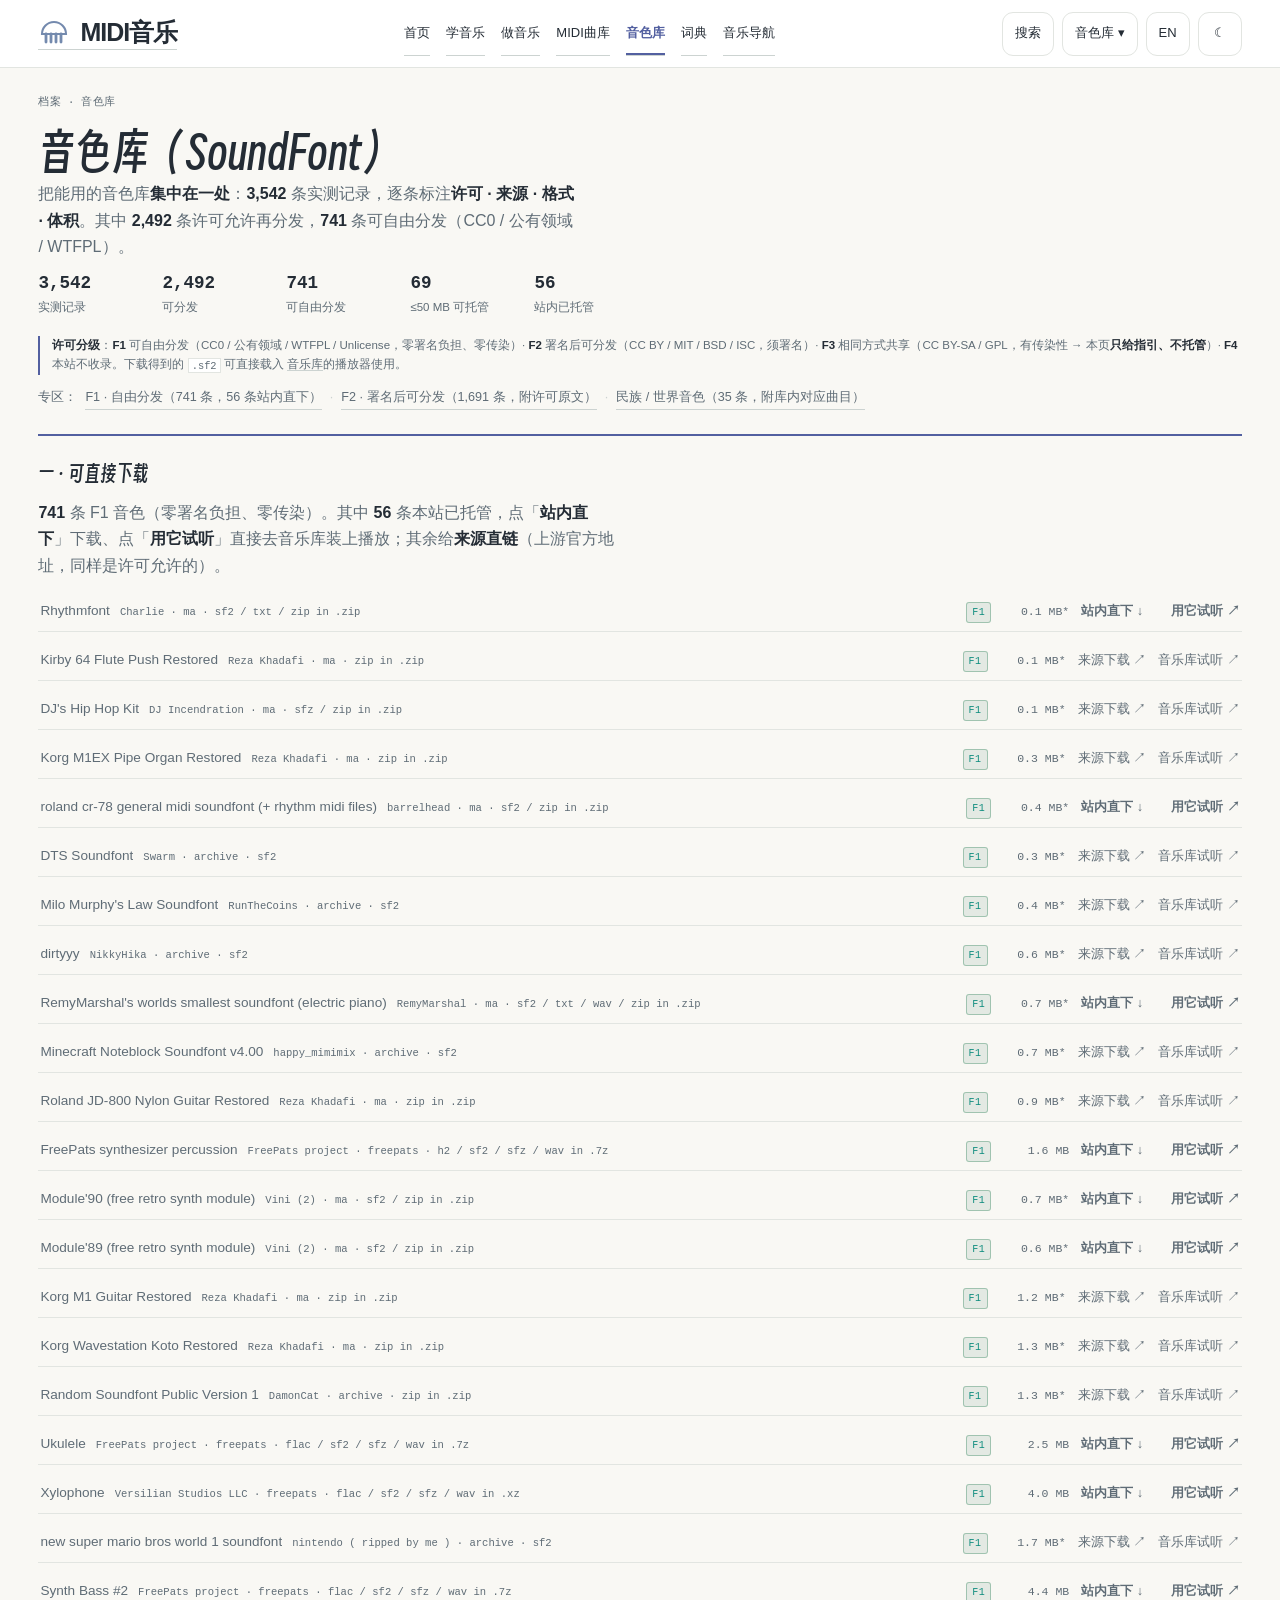
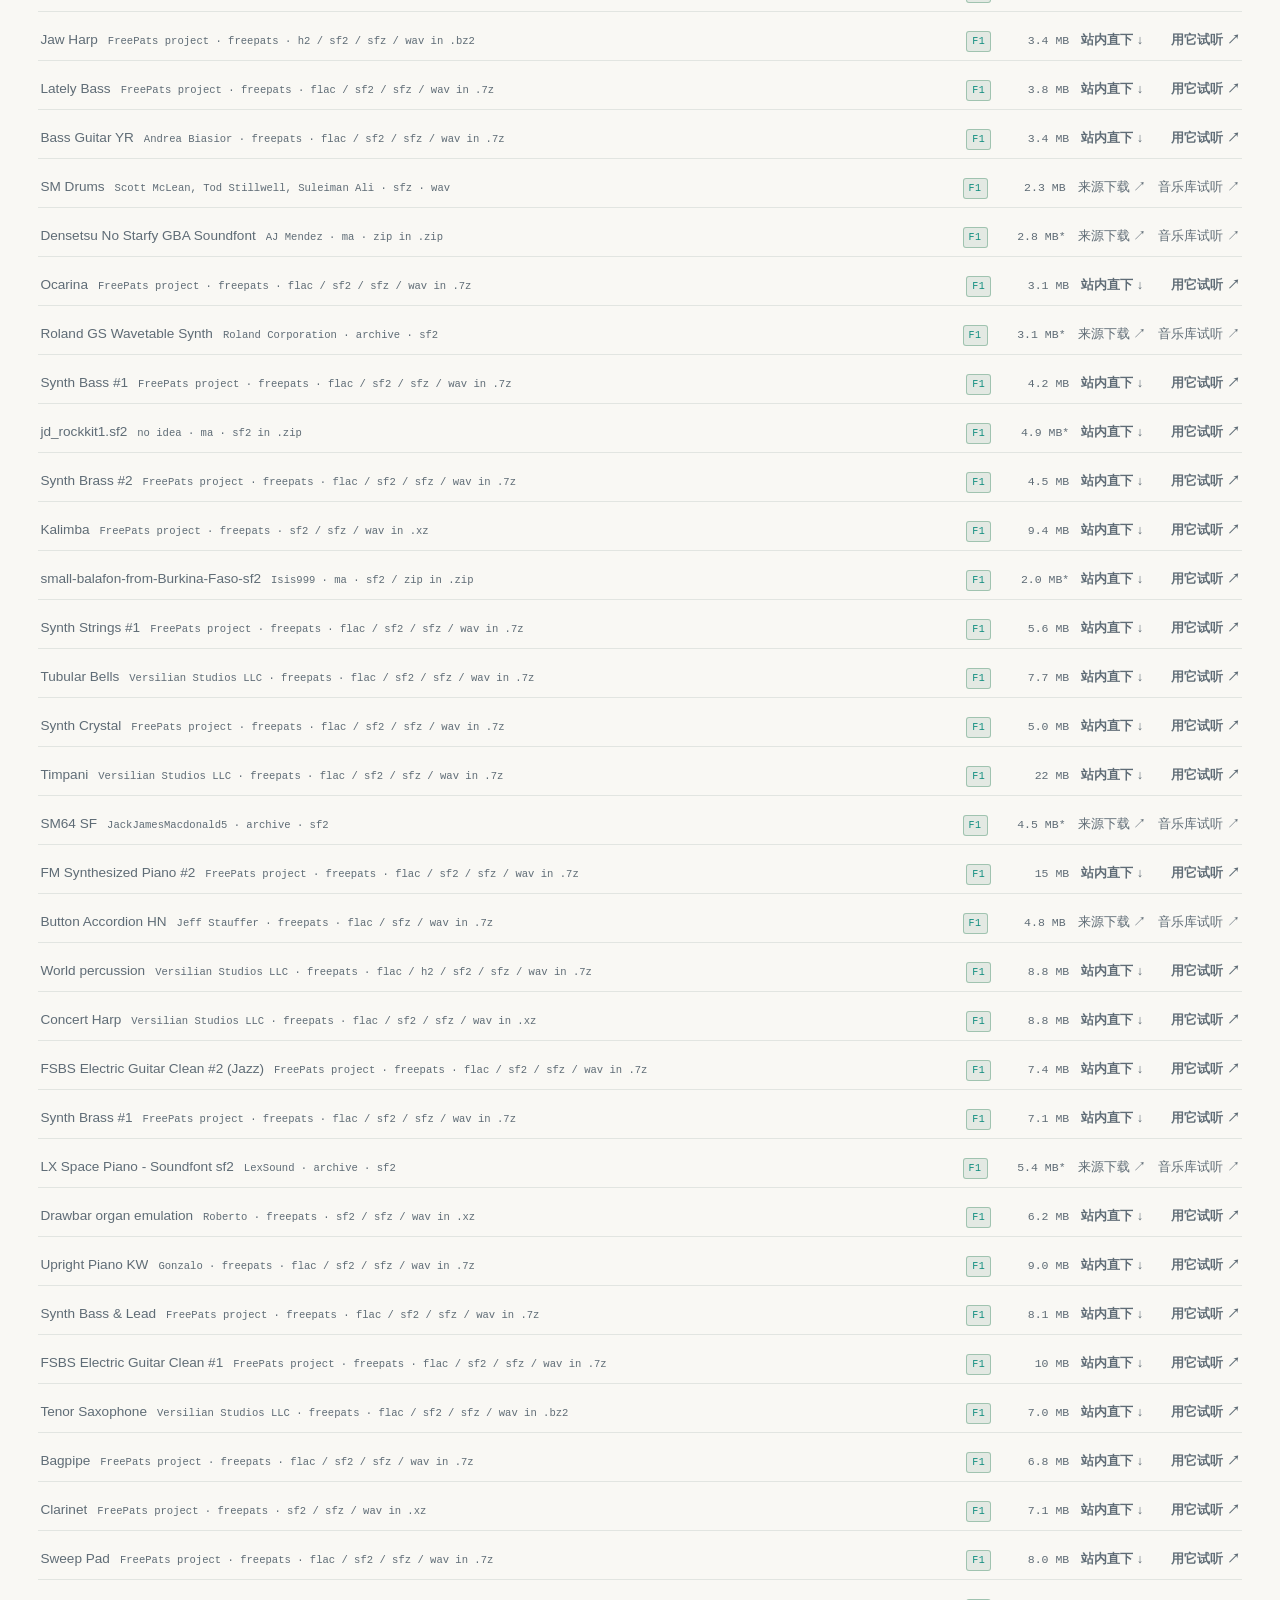
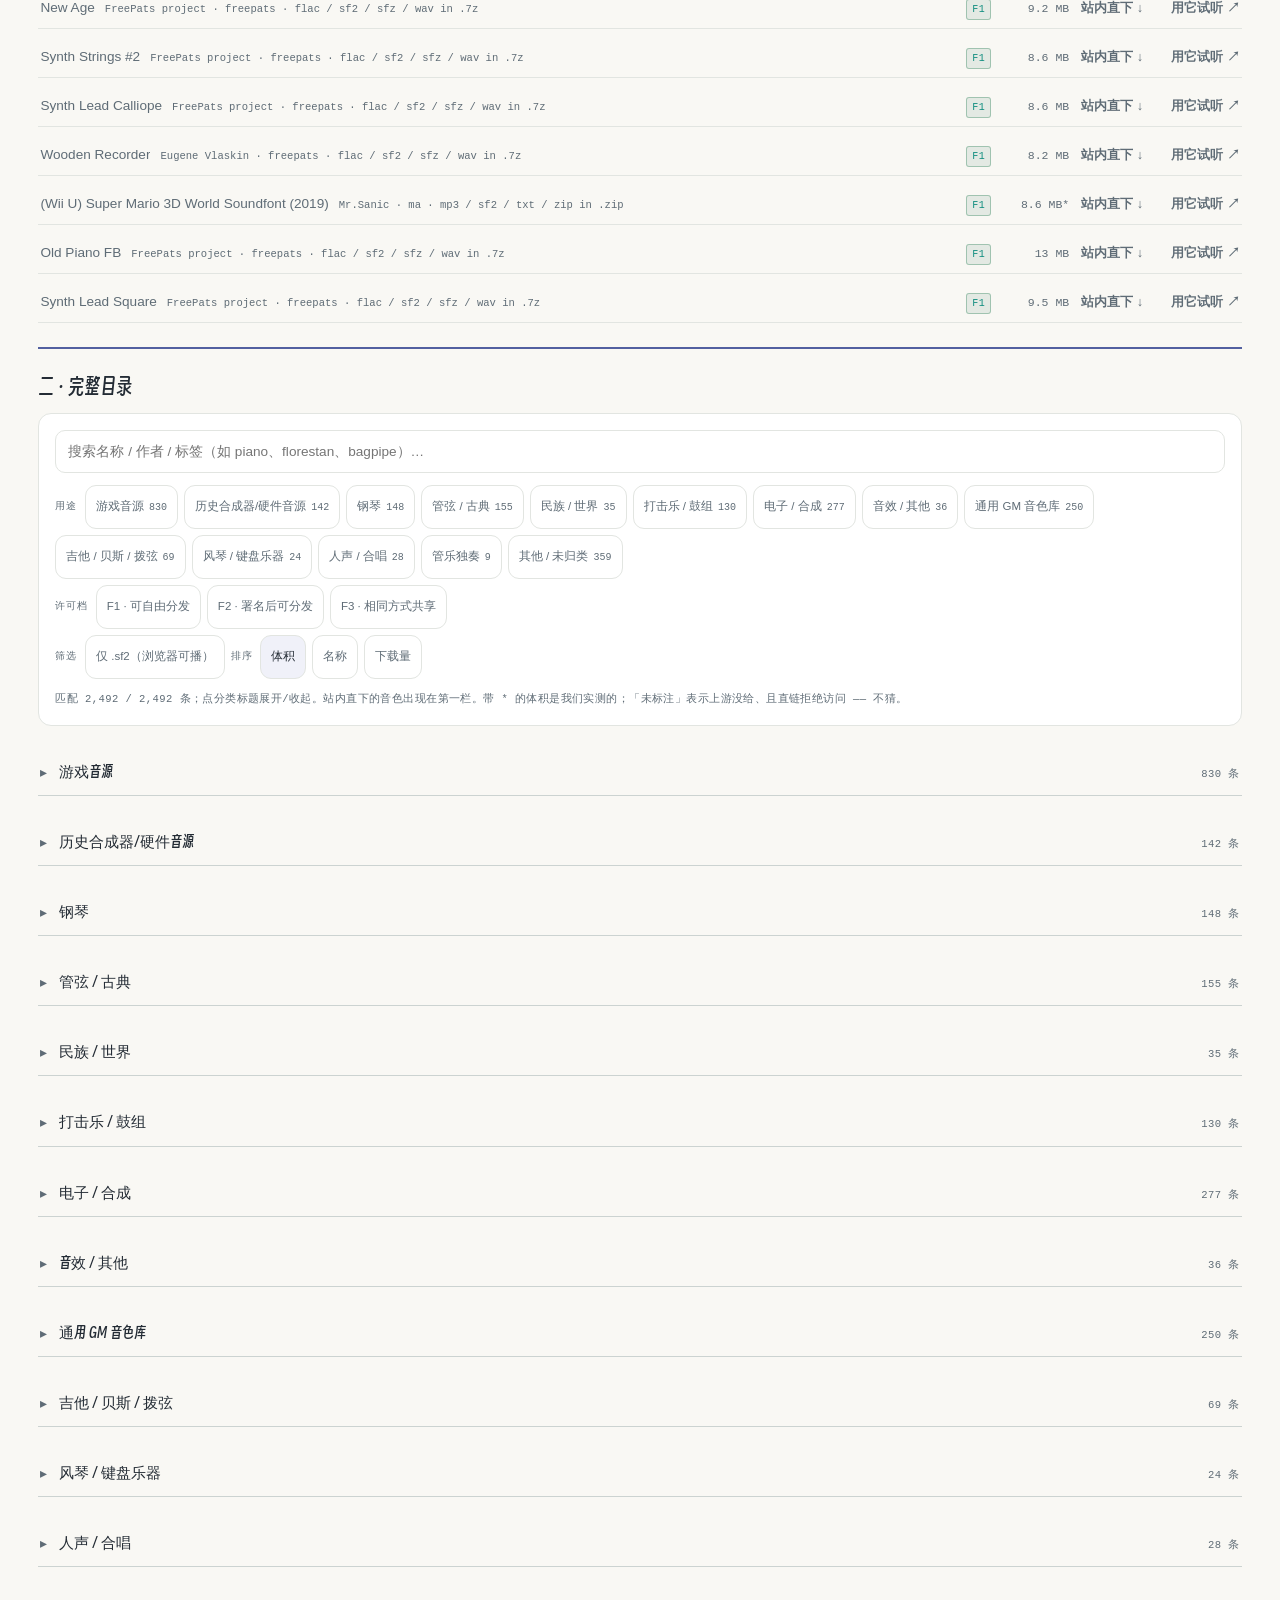
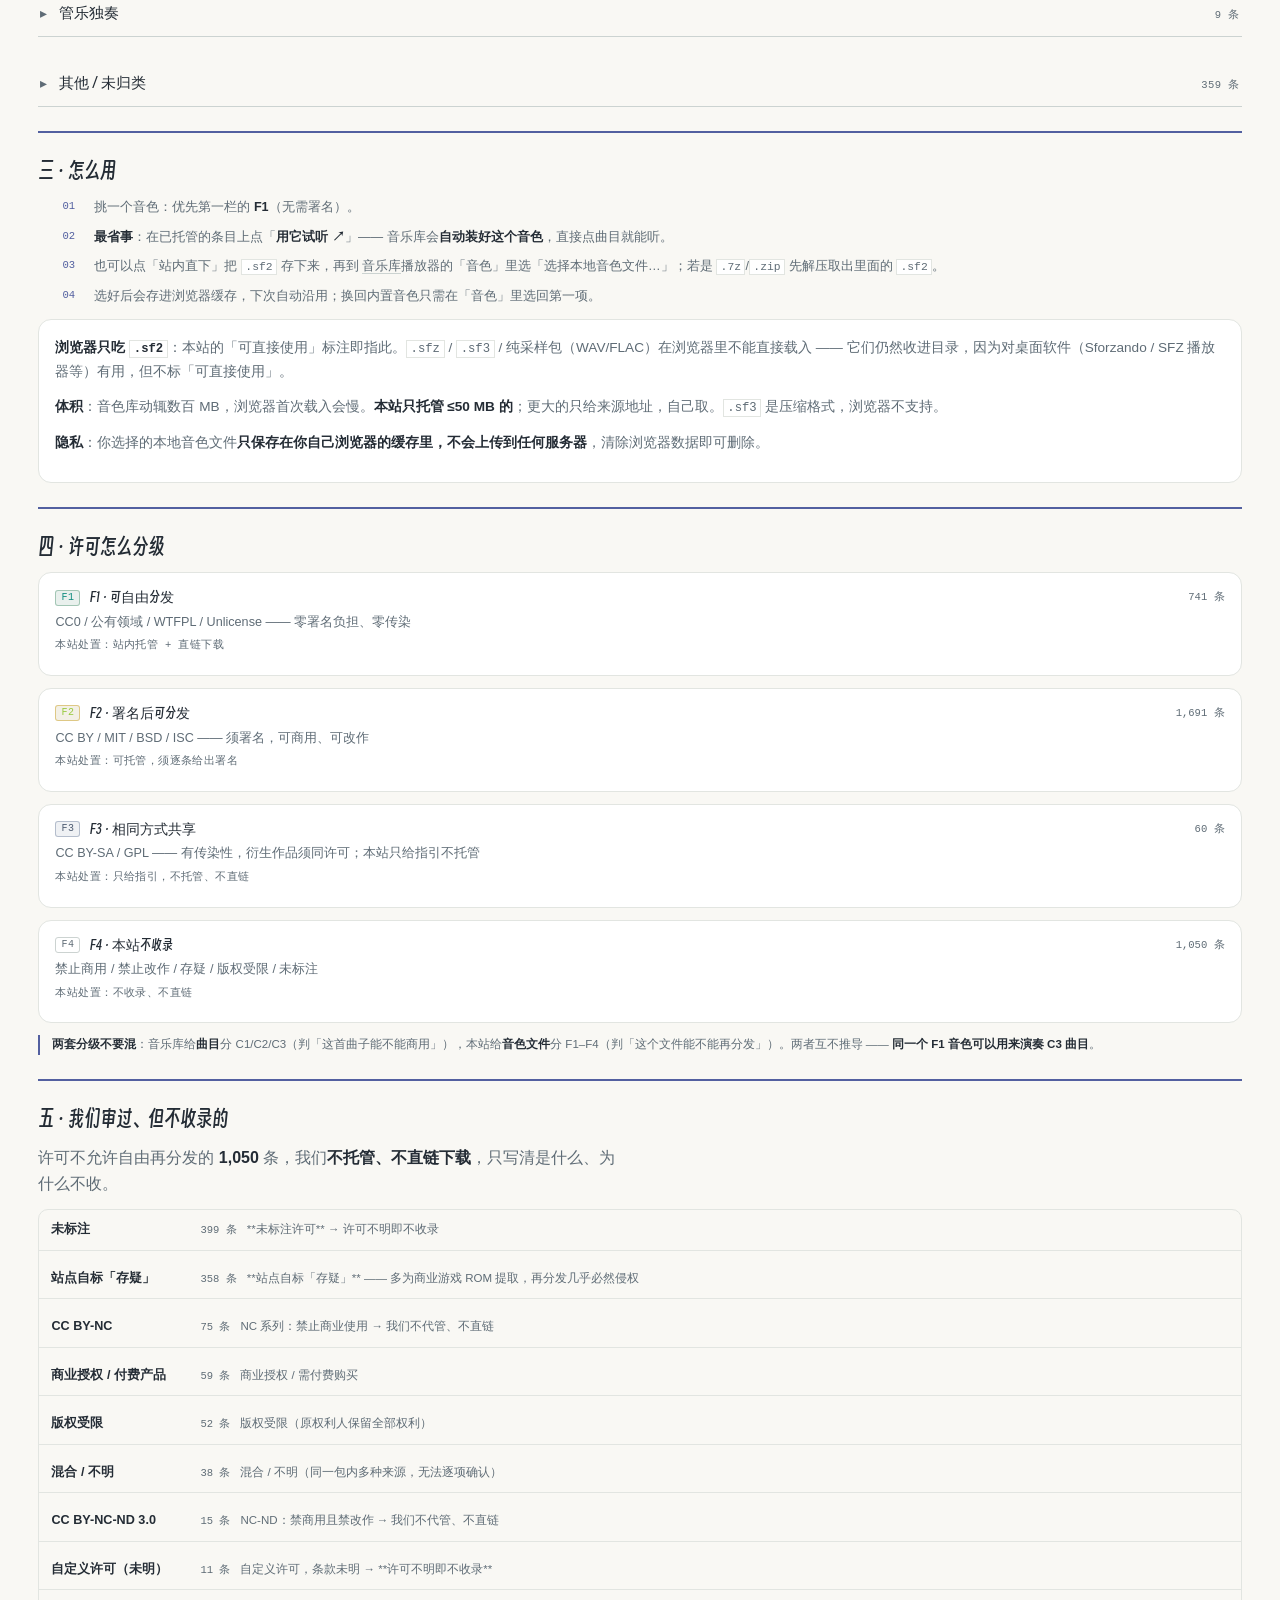
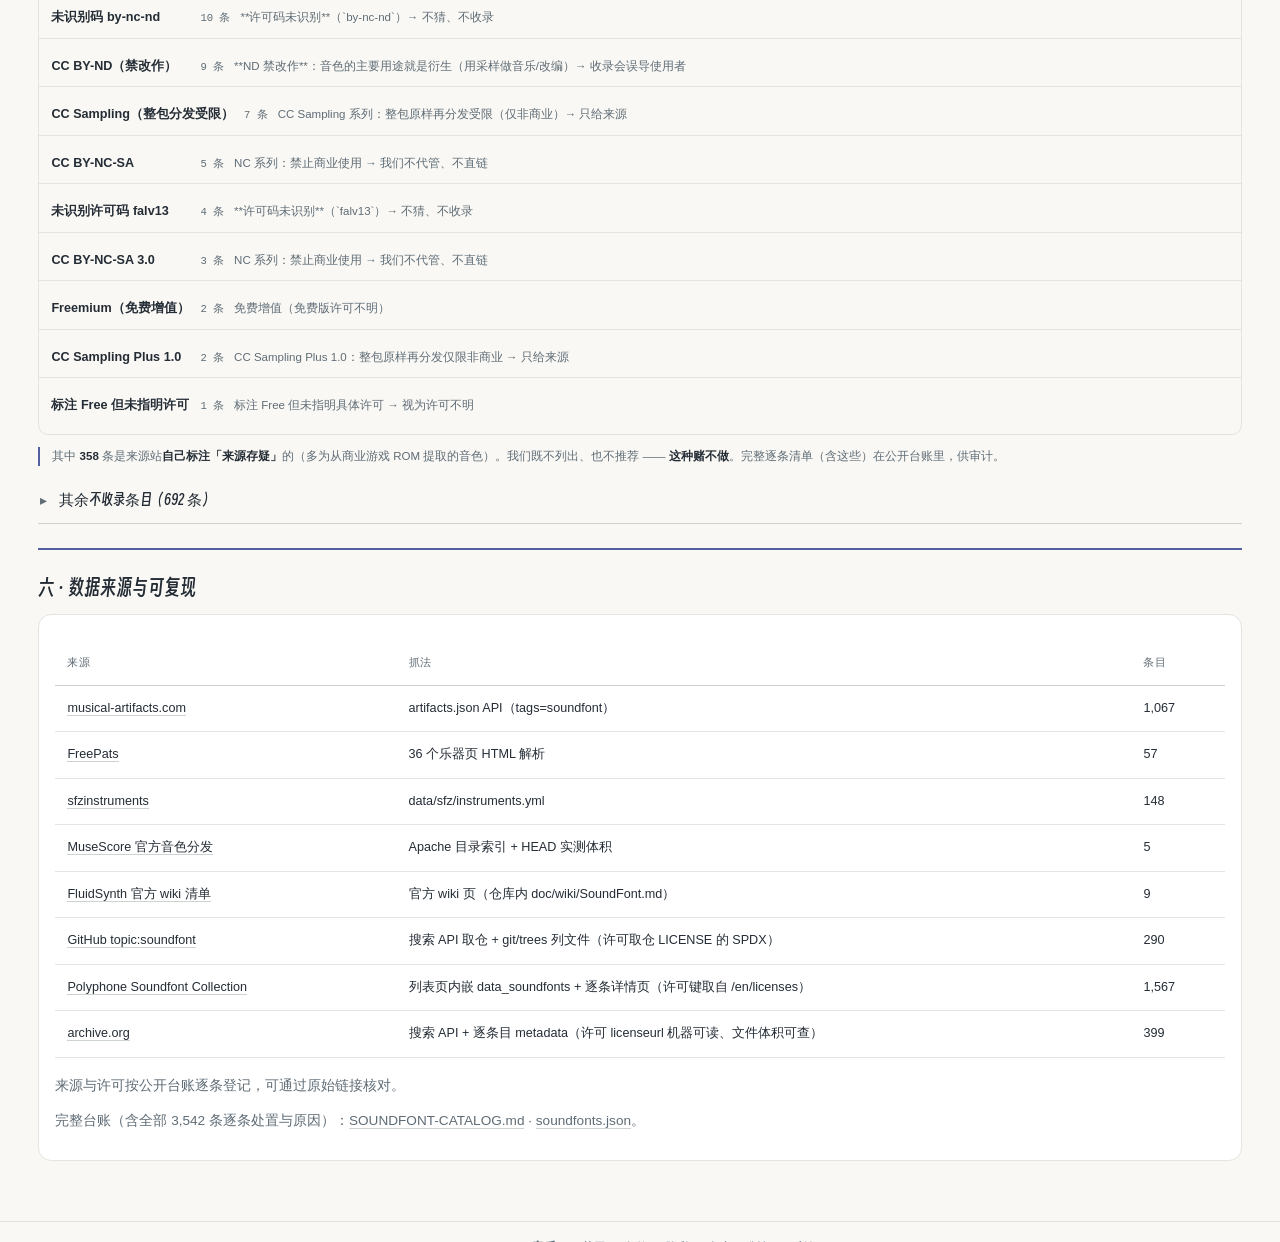
==== commit 9212b0f3: "Unify MIDI Music branding, search metadata and licensed AI discovery (core 1.7.0)" ====
--- a/index.html
+++ b/index.html
@@ -1,15 +1,16 @@
 <!doctype html>
 <html lang="zh-Hans" data-site="sf" data-lang="zh" data-design="v6" data-ui="clean" data-page="catalog" style="--site-accent:#818aca;--site-text:#5360a0">
 <head><meta charset="utf-8"><meta name="viewport" content="width=device-width,initial-scale=1,viewport-fit=cover">
-<title>音色库（SoundFont）目录 · 许可分级 · 来源可核</title><meta name="description" content="midicn 音色库目录：3,542 条记录 · 2,492 条可分发。逐条标注许可、来源、格式与体积。">
+<title>音色库（SoundFont）目录 · 许可分级 · 来源可核｜MIDI音乐</title><meta name="description" content="MIDI音乐 音色库目录：3,542 条记录 · 2,492 条可分发。逐条标注许可、来源、格式与体积。"><meta name="robots" content="index,follow,max-image-preview:large">
 <link rel="canonical" href="https://sf.midicn.com/">
-<meta property="og:title" content="音色库（SoundFont）目录 · 许可分级 · 来源可核"><meta property="og:description" content="midicn 音色库目录：3,542 条记录 · 2,492 条可分发。逐条标注许可、来源、格式与体积。"><meta property="og:type" content="website"><meta property="og:url" content="https://sf.midicn.com/"><meta property="og:site_name" content="midicn · 音色库"><meta property="og:locale" content="zh_CN"><meta property="og:image" content="https://sf.midicn.com/assets/og.png"><meta name="twitter:card" content="summary_large_image">
-<meta property="og:image:width" content="1200"><meta property="og:image:height" content="630"><meta property="og:image:alt" content="midicn · 音色库"><meta name="twitter:title" content="音色库（SoundFont）目录 · 许可分级 · 来源可核"><meta name="twitter:description" content="midicn 音色库目录：3,542 条记录 · 2,492 条可分发。逐条标注许可、来源、格式与体积。"><meta name="twitter:image" content="https://sf.midicn.com/assets/og.png">
+<meta property="og:title" content="音色库（SoundFont）目录 · 许可分级 · 来源可核｜MIDI音乐"><meta property="og:description" content="MIDI音乐 音色库目录：3,542 条记录 · 2,492 条可分发。逐条标注许可、来源、格式与体积。"><meta property="og:type" content="website"><meta property="og:url" content="https://sf.midicn.com/"><meta property="og:site_name" content="MIDI音乐 · 音色库"><meta property="og:locale" content="zh_CN"><meta property="og:image" content="https://sf.midicn.com/assets/social/share.2a58ff760896.png"><meta name="twitter:card" content="summary_large_image">
+<meta property="og:image:width" content="1200"><meta property="og:image:height" content="630"><meta property="og:image:alt" content="MIDI音乐 · 音色库"><meta name="twitter:title" content="音色库（SoundFont）目录 · 许可分级 · 来源可核｜MIDI音乐"><meta name="twitter:description" content="MIDI音乐 音色库目录：3,542 条记录 · 2,492 条可分发。逐条标注许可、来源、格式与体积。"><meta name="twitter:image" content="https://sf.midicn.com/assets/social/share.2a58ff760896.png">
+<link rel="alternate" type="text/plain" title="MIDI Music discovery index" href="https://sf.midicn.com/llms.txt">
 <meta name="theme-color" content="#818aca"><link rel="manifest" href="manifest.json"><link rel="apple-touch-icon" href="assets/core/icons/icon-192.png"><link rel="icon" href="[data-uri]">
-<script>(()=>{try{const a=document.cookie.split(';').map(x=>x.trim()).filter(x=>x.startsWith('midicn-theme=')).pop();const v=a?a.split('=')[1]:localStorage.getItem('midicn-theme');if(v==='light'||v==='dark')document.documentElement.dataset.theme=v}catch{}})();</script><link rel="preload" as="font" type="font/woff2" href="assets/fonts/p.4bbf090220.7a003069be5e.woff2" crossorigin><style>@font-face{font-family:"Smiley Sans";src:url("assets/fonts/p.4bbf090220.7a003069be5e.woff2") format("woff2");font-display:swap}</style><link rel="stylesheet" href="assets/ui/base.5a788ba068d7.css"><link rel="stylesheet" href="assets/ui/sf-index.25b1c0a201fb.css"><script type="application/ld+json">{"@context":"https://schema.org","@type":"WebPage","name":"音色库（SoundFont）目录 · 许可分级 · 来源可核","description":"midicn 音色库目录：3,542 条记录 · 2,492 条可分发。逐条标注许可、来源、格式与体积。","url":"https://sf.midicn.com/","inLanguage":"zh"}</script></head>
+<script>(()=>{try{const a=document.cookie.split(';').map(x=>x.trim()).filter(x=>x.startsWith('midicn-theme=')).pop();const v=a?a.split('=')[1]:localStorage.getItem('midicn-theme');if(v==='light'||v==='dark')document.documentElement.dataset.theme=v}catch{}})();</script><link rel="preload" as="font" type="font/woff2" href="assets/fonts/p.4bbf090220.7a003069be5e.woff2" crossorigin><style>@font-face{font-family:"Smiley Sans";src:url("assets/fonts/p.4bbf090220.7a003069be5e.woff2") format("woff2");font-display:swap}</style><link rel="stylesheet" href="assets/ui/base.97be6fc5d034.css"><link rel="stylesheet" href="assets/ui/sf-index.25b1c0a201fb.css"><script type="application/ld+json">{"@context":"https://schema.org","@graph":[{"@type":"Organization","@id":"https://home.midicn.com/#organization","name":"MIDI音乐","alternateName":["midicn","MIDI Music","中国MIDI音乐"],"url":"https://home.midicn.com/","logo":{"@type":"ImageObject","url":"https://home.midicn.com/assets/core/icons/icon-512.png"}},{"@type":"WebSite","@id":"https://sf.midicn.com/#website","url":"https://sf.midicn.com/","name":"音色库 · MIDI音乐","alternateName":["SoundFonts","midicn · 音色库"],"publisher":{"@id":"https://home.midicn.com/#organization"},"inLanguage":"zh-Hans"},{"@type":"CollectionPage","@id":"https://sf.midicn.com/#webpage","url":"https://sf.midicn.com/","name":"音色库（SoundFont）目录 · 许可分级 · 来源可核｜MIDI音乐","description":"MIDI音乐 音色库目录：3,542 条记录 · 2,492 条可分发。逐条标注许可、来源、格式与体积。","inLanguage":"zh-Hans","isPartOf":{"@id":"https://sf.midicn.com/#website"},"publisher":{"@id":"https://home.midicn.com/#organization"}}]}</script></head>
 <body><a class="skip-link" href="#main" data-zh="跳至正文" data-en="Skip to content">跳至正文</a>
 <header class="site-header">
-<a class="site-brand" href="https://home.midicn.com/" data-zh-href="https://home.midicn.com/" data-en-href="https://home.midicn.com/en/" aria-label="midicn"><span class="jf-stack"><svg viewBox="0 0 32 32" width="32" height="32" class="jf jf-idle" aria-hidden="true"><path d="M4 17A12 12 0 0 1 28 17Z" fill="none" stroke="var(--accent)" stroke-width="2.1"/><path d="M8 17V25.0" stroke="var(--accent)" stroke-width="2.8" stroke-linecap="round" fill="none"/><path d="M13 17V25.0" stroke="var(--accent)" stroke-width="2.8" stroke-linecap="round" fill="none"/><path d="M18 17V25.0" stroke="var(--accent)" stroke-width="2.8" stroke-linecap="round" fill="none"/><path d="M23 17V25.0" stroke="var(--accent)" stroke-width="2.8" stroke-linecap="round" fill="none"/></svg></span><b>midicn</b></a>
+<a class="site-brand" href="https://home.midicn.com/" data-zh-href="https://home.midicn.com/" data-en-href="https://home.midicn.com/en/" data-zh-label="MIDI音乐" data-en-label="MIDI Music" aria-label="MIDI音乐"><span class="jf-stack"><svg viewBox="0 0 32 32" width="32" height="32" class="jf jf-idle" aria-hidden="true"><path d="M4 17A12 12 0 0 1 28 17Z" fill="none" stroke="var(--accent)" stroke-width="2.1"/><path d="M8 17V25.0" stroke="var(--accent)" stroke-width="2.8" stroke-linecap="round" fill="none"/><path d="M13 17V25.0" stroke="var(--accent)" stroke-width="2.8" stroke-linecap="round" fill="none"/><path d="M18 17V25.0" stroke="var(--accent)" stroke-width="2.8" stroke-linecap="round" fill="none"/><path d="M23 17V25.0" stroke="var(--accent)" stroke-width="2.8" stroke-linecap="round" fill="none"/></svg></span><b data-zh="MIDI音乐" data-en="MIDI Music">MIDI音乐</b></a>
 <nav class="site-task-nav" data-zh-label="全站导航" data-en-label="Main navigation" aria-label="全站导航"><a href="https://home.midicn.com/" data-zh="首页" data-en="Home" data-zh-href="https://home.midicn.com/" data-en-href="https://home.midicn.com/en/">首页</a><a href="https://home.midicn.com/learn/" data-zh-href="https://home.midicn.com/learn/" data-en-href="https://home.midicn.com/en/learn/" data-zh="学音乐" data-en="Learn">学音乐</a><a href="https://home.midicn.com/make/" data-zh-href="https://home.midicn.com/make/" data-en-href="https://home.midicn.com/en/make/" data-zh="做音乐" data-en="Create">做音乐</a><a href="https://lib.midicn.com/" data-zh="MIDI曲库" data-en="MIDI" data-zh-href="https://lib.midicn.com/" data-en-href="https://lib.midicn.com/">MIDI曲库</a><a href="https://sf.midicn.com/" data-zh="音色库" data-en="SoundFonts" data-zh-href="https://sf.midicn.com/" data-en-href="https://sf.midicn.com/" aria-current="page">音色库</a><a href="https://gloss.midicn.com/" data-zh="词典" data-en="Glossary" data-zh-href="https://gloss.midicn.com/" data-en-href="https://gloss.midicn.com/en/">词典</a><a data-directory-group="directory" href="https://nav.midicn.com/" data-zh="音乐导航" data-en="Directory" data-zh-href="https://nav.midicn.com/" data-en-href="https://nav.midicn.com/">音乐导航</a></nav>
 <div class="site-actions"><a class="site-search" href="https://home.midicn.com/search/" data-zh-href="https://home.midicn.com/search/" data-en-href="https://home.midicn.com/en/search/" data-zh="搜索" data-en="Search">搜索</a>
 <div class="site-switcher"><button id="navmenu-btn" type="button" aria-expanded="false" aria-controls="navmenu-panel" data-zh="音色库 ▾" data-en="SoundFonts ▾" data-zh-label="切换分站" data-en-label="Choose a site" aria-label="切换分站">音色库 ▾</button><nav id="navmenu-panel" class="site-menu" hidden aria-label="全部分站"><a href="https://home.midicn.com/" data-zh="首页" data-en="Home" data-zh-href="https://home.midicn.com/" data-en-href="https://home.midicn.com/en/"><span class="site-dot" style="--dot:#d9795c" aria-hidden="true"></span><span data-label>首页</span></a><a href="https://nav.midicn.com/" data-zh="音乐导航" data-en="Directory" data-zh-href="https://nav.midicn.com/" data-en-href="https://nav.midicn.com/"><span class="site-dot" style="--dot:#5caaa0" aria-hidden="true"></span><span data-label>音乐导航</span></a><a href="https://ai.midicn.com/" data-zh="AI做音乐" data-en="AI Music" data-zh-href="https://ai.midicn.com/" data-en-href="https://ai.midicn.com/en/"><span class="site-dot" style="--dot:#cb7993" aria-hidden="true"></span><span data-label>AI做音乐</span></a><a href="https://prod.midicn.com/" data-zh="音频" data-en="Audio" data-zh-href="https://prod.midicn.com/" data-en-href="https://prod.midicn.com/en/"><span class="site-dot" style="--dot:#61a9b2" aria-hidden="true"></span><span data-label>音频</span></a><a href="https://hist.midicn.com/" data-zh="音乐史" data-en="Music History" data-zh-href="https://hist.midicn.com/" data-en-href="https://hist.midicn.com/en/"><span class="site-dot" style="--dot:#c49a51" aria-hidden="true"></span><span data-label>音乐史</span></a><a href="https://theo.midicn.com/" data-zh="乐理" data-en="Theory" data-zh-href="https://theo.midicn.com/" data-en-href="https://theo.midicn.com/en/"><span class="site-dot" style="--dot:#9381c6" aria-hidden="true"></span><span data-label>乐理</span></a><a href="https://inst.midicn.com/" data-zh="乐器" data-en="Instruments" data-zh-href="https://inst.midicn.com/" data-en-href="https://inst.midicn.com/en/"><span class="site-dot" style="--dot:#7b9d68" aria-hidden="true"></span><span data-label>乐器</span></a><a href="https://gloss.midicn.com/" data-zh="词典" data-en="Dictionary" data-zh-href="https://gloss.midicn.com/" data-en-href="https://gloss.midicn.com/en/"><span class="site-dot" style="--dot:#a484ae" aria-hidden="true"></span><span data-label>词典</span></a><a href="https://lib.midicn.com/" data-zh="MIDI曲库" data-en="MIDI Library" data-zh-href="https://lib.midicn.com/" data-en-href="https://lib.midicn.com/"><span class="site-dot" style="--dot:#c28a55" aria-hidden="true"></span><span data-label>MIDI曲库</span></a><a href="https://mid.midicn.com/" data-zh="MIDI下载" data-en="MIDI Downloads" data-zh-href="https://mid.midicn.com/" data-en-href="https://mid.midicn.com/"><span class="site-dot" style="--dot:#5ca69c" aria-hidden="true"></span><span data-label>MIDI下载</span></a><a href="https://zip.midicn.com/" data-zh="打包下载" data-en="Packs" data-zh-href="https://zip.midicn.com/" data-en-href="https://zip.midicn.com/"><span class="site-dot" style="--dot:#6995bd" aria-hidden="true"></span><span data-label>打包下载</span></a><a href="https://sf.midicn.com/" data-zh="音色库" data-en="SoundFonts" data-zh-href="https://sf.midicn.com/" data-en-href="https://sf.midicn.com/" aria-current="page"><span class="site-dot" style="--dot:#818aca" aria-hidden="true"></span><span data-label>音色库</span></a></nav></div>
@@ -66,5 +67,5 @@
   <div class="panel"><div class="panel-bd" id="sources"></div></div>
 </main><p id="midicn-status" role="status" aria-live="polite"></p>
 <nav class="site-bottom-nav" aria-label="Mobile navigation"><a href="https://home.midicn.com/" data-zh="首页" data-en="Home" data-zh-href="https://home.midicn.com/" data-en-href="https://home.midicn.com/en/">首页</a><a href="https://home.midicn.com/learn/" data-zh-href="https://home.midicn.com/learn/" data-en-href="https://home.midicn.com/en/learn/" data-zh="学习" data-en="Learn">学习</a><a href="https://home.midicn.com/make/" data-zh-href="https://home.midicn.com/make/" data-en-href="https://home.midicn.com/en/make/" data-zh="制作" data-en="Make">制作</a><a href="https://lib.midicn.com/" data-zh="MIDI库" data-en="MIDI" data-zh-href="https://lib.midicn.com/" data-en-href="https://lib.midicn.com/">MIDI库</a><a href="https://sf.midicn.com/" data-zh="音色库" data-en="Sounds" data-zh-href="https://sf.midicn.com/" data-en-href="https://sf.midicn.com/" aria-current="page">音色库</a><a href="https://nav.midicn.com/" data-zh="导航" data-en="Nav" data-zh-href="https://nav.midicn.com/" data-en-href="https://nav.midicn.com/">导航</a></nav><footer class="site-footer"><div class="footer-ad" data-footer-ad hidden><span class="footer-ad-label" data-zh="广告" data-en="Advertisement">广告</span>
-<ins class="adsbygoogle" style="display:block" data-ad-client="ca-pub-0088997035636558" data-ad-slot="1813332933" data-ad-format="auto" data-full-width-responsive="true"></ins></div><div class="footer-line" data-locale="zh"><a class="footer-brand" href="https://home.midicn.com/">© 2026 midicn</a><nav aria-label="法律声明"><a class="footer-secondary" href="https://home.midicn.com/about/">关于</a><a href="https://home.midicn.com/legal/data/terms/">条款</a><a href="https://home.midicn.com/legal/privacy/">隐私</a><a href="https://home.midicn.com/legal/data/disclaimer/">免责</a><a href="https://home.midicn.com/legal/data/copyright/">版权</a><a class="footer-feedback" data-feedback href="https://github.com/midicn/midi-library/issues" rel="noopener">反馈</a></nav></div><div class="footer-line" data-locale="en" hidden><a class="footer-brand" href="https://home.midicn.com/en/">© 2026 midicn</a><nav aria-label="Legal"><a class="footer-secondary" href="https://home.midicn.com/en/about/">About</a><a href="https://home.midicn.com/en/legal/data/terms/">Terms</a><a href="https://home.midicn.com/en/legal/privacy/">Privacy</a><a href="https://home.midicn.com/en/legal/data/disclaimer/">Notice</a><a href="https://home.midicn.com/en/legal/data/copyright/">Rights</a><a class="footer-feedback" data-feedback href="https://github.com/midicn/midi-library/issues" rel="noopener">Feedback</a></nav></div><div class="page-metadata" hidden aria-hidden="true"><p id="footNote"></p><p id="footLic"></p><p id="footLegal"></p></div><noscript><nav class="no-script-sites" aria-label="All sites"><a href="https://nav.midicn.com/" data-zh="音乐导航" data-en="Directory" data-zh-href="https://nav.midicn.com/" data-en-href="https://nav.midicn.com/">音乐导航</a><a href="https://lib.midicn.com/" data-zh="MIDI曲库" data-en="MIDI Library" data-zh-href="https://lib.midicn.com/" data-en-href="https://lib.midicn.com/">MIDI曲库</a><a href="https://mid.midicn.com/" data-zh="MIDI下载" data-en="MIDI Downloads" data-zh-href="https://mid.midicn.com/" data-en-href="https://mid.midicn.com/">MIDI下载</a><a href="https://zip.midicn.com/" data-zh="打包下载" data-en="Packs" data-zh-href="https://zip.midicn.com/" data-en-href="https://zip.midicn.com/">打包下载</a><a href="https://sf.midicn.com/" data-zh="音色库" data-en="SoundFonts" data-zh-href="https://sf.midicn.com/" data-en-href="https://sf.midicn.com/">音色库</a><a href="https://home.midicn.com/" data-zh="首页" data-en="Home" data-zh-href="https://home.midicn.com/" data-en-href="https://home.midicn.com/en/">首页</a><a href="https://gloss.midicn.com/" data-zh="词典" data-en="Dictionary" data-zh-href="https://gloss.midicn.com/" data-en-href="https://gloss.midicn.com/en/">词典</a><a href="https://hist.midicn.com/" data-zh="音乐史" data-en="Music History" data-zh-href="https://hist.midicn.com/" data-en-href="https://hist.midicn.com/en/">音乐史</a><a href="https://theo.midicn.com/" data-zh="乐理" data-en="Theory" data-zh-href="https://theo.midicn.com/" data-en-href="https://theo.midicn.com/en/">乐理</a><a href="https://inst.midicn.com/" data-zh="乐器" data-en="Instruments" data-zh-href="https://inst.midicn.com/" data-en-href="https://inst.midicn.com/en/">乐器</a><a href="https://prod.midicn.com/" data-zh="音频" data-en="Audio" data-zh-href="https://prod.midicn.com/" data-en-href="https://prod.midicn.com/en/">音频</a><a href="https://ai.midicn.com/" data-zh="AI做音乐" data-en="AI Music" data-zh-href="https://ai.midicn.com/" data-en-href="https://ai.midicn.com/en/">AI做音乐</a></nav></noscript></footer>
-<script type="application/json" id="midicn-config">{"site":"sf","core":"1.6.0","locale":"zh","localeMode":"inline","serviceWorker":"sw.js","midiLocator":"data/midi-locator.json","midiOrigins":["https://mid.midicn.com","https://zip.midicn.com","https://lib.midicn.com"],"advertising":{"enabled":true,"client":"ca-pub-0088997035636558","slot":"1813332933","host":"sf.midicn.com"}}</script><script defer src="assets/ui/runtime.e2eae50bcbbd.js"></script><script defer src="assets/ui/sf-index.ad8ad77c91aa.js"></script></body></html>
+<ins class="adsbygoogle" style="display:block" data-ad-client="ca-pub-0088997035636558" data-ad-slot="1813332933" data-ad-format="auto" data-full-width-responsive="true"></ins></div><div class="footer-line" data-locale="zh"><a class="footer-brand" href="https://home.midicn.com/">© 2026 MIDI音乐</a><nav aria-label="法律声明"><a class="footer-secondary" href="https://home.midicn.com/about/">关于</a><a href="https://home.midicn.com/legal/data/terms/">条款</a><a href="https://home.midicn.com/legal/privacy/">隐私</a><a href="https://home.midicn.com/legal/data/disclaimer/">免责</a><a href="https://home.midicn.com/legal/data/copyright/">版权</a><a class="footer-feedback" data-feedback href="https://github.com/midicn/midi-library/issues" rel="noopener">反馈</a></nav></div><div class="footer-line" data-locale="en" hidden><a class="footer-brand" href="https://home.midicn.com/en/">© 2026 MIDI Music</a><nav aria-label="Legal"><a class="footer-secondary" href="https://home.midicn.com/en/about/">About</a><a href="https://home.midicn.com/en/legal/data/terms/">Terms</a><a href="https://home.midicn.com/en/legal/privacy/">Privacy</a><a href="https://home.midicn.com/en/legal/data/disclaimer/">Notice</a><a href="https://home.midicn.com/en/legal/data/copyright/">Rights</a><a class="footer-feedback" data-feedback href="https://github.com/midicn/midi-library/issues" rel="noopener">Feedback</a></nav></div><div class="page-metadata" hidden aria-hidden="true"><p id="footNote"></p><p id="footLic"></p><p id="footLegal"></p></div><noscript><nav class="no-script-sites" aria-label="All sites"><a href="https://nav.midicn.com/" data-zh="音乐导航" data-en="Directory" data-zh-href="https://nav.midicn.com/" data-en-href="https://nav.midicn.com/">音乐导航</a><a href="https://lib.midicn.com/" data-zh="MIDI曲库" data-en="MIDI Library" data-zh-href="https://lib.midicn.com/" data-en-href="https://lib.midicn.com/">MIDI曲库</a><a href="https://mid.midicn.com/" data-zh="MIDI下载" data-en="MIDI Downloads" data-zh-href="https://mid.midicn.com/" data-en-href="https://mid.midicn.com/">MIDI下载</a><a href="https://zip.midicn.com/" data-zh="打包下载" data-en="Packs" data-zh-href="https://zip.midicn.com/" data-en-href="https://zip.midicn.com/">打包下载</a><a href="https://sf.midicn.com/" data-zh="音色库" data-en="SoundFonts" data-zh-href="https://sf.midicn.com/" data-en-href="https://sf.midicn.com/">音色库</a><a href="https://home.midicn.com/" data-zh="首页" data-en="Home" data-zh-href="https://home.midicn.com/" data-en-href="https://home.midicn.com/en/">首页</a><a href="https://gloss.midicn.com/" data-zh="词典" data-en="Dictionary" data-zh-href="https://gloss.midicn.com/" data-en-href="https://gloss.midicn.com/en/">词典</a><a href="https://hist.midicn.com/" data-zh="音乐史" data-en="Music History" data-zh-href="https://hist.midicn.com/" data-en-href="https://hist.midicn.com/en/">音乐史</a><a href="https://theo.midicn.com/" data-zh="乐理" data-en="Theory" data-zh-href="https://theo.midicn.com/" data-en-href="https://theo.midicn.com/en/">乐理</a><a href="https://inst.midicn.com/" data-zh="乐器" data-en="Instruments" data-zh-href="https://inst.midicn.com/" data-en-href="https://inst.midicn.com/en/">乐器</a><a href="https://prod.midicn.com/" data-zh="音频" data-en="Audio" data-zh-href="https://prod.midicn.com/" data-en-href="https://prod.midicn.com/en/">音频</a><a href="https://ai.midicn.com/" data-zh="AI做音乐" data-en="AI Music" data-zh-href="https://ai.midicn.com/" data-en-href="https://ai.midicn.com/en/">AI做音乐</a></nav></noscript></footer>
+<script type="application/json" id="midicn-config">{"site":"sf","core":"1.7.0","locale":"zh","localeMode":"inline","serviceWorker":"sw.js","midiLocator":"data/midi-locator.json","midiOrigins":["https://mid.midicn.com","https://zip.midicn.com","https://lib.midicn.com"],"advertising":{"enabled":true,"client":"ca-pub-0088997035636558","slot":"1813332933","host":"sf.midicn.com"}}</script><script defer src="assets/ui/runtime.e2eae50bcbbd.js"></script><script defer src="assets/ui/sf-index.ad8ad77c91aa.js"></script></body></html>
--- a/assets/ui/base.97be6fc5d034.css
+++ b/assets/ui/base.97be6fc5d034.css
@@ -0,0 +1 @@
+@layer reset,tokens,base,components,layouts,utilities;@layer base{:root{color-scheme:light dark;--ink:#0B0B0C;--ink:light-dark(#F7F4EE,#0B0B0C);--ink-2:#111113;--ink-2:light-dark(#FFFFFF,#111113);--ink-3:#17171A;--ink-3:light-dark(#F1EDE5,#17171A);--ink-4:#0E0E10;--ink-4:light-dark(#FAF8F4,#0E0E10);--rule:#242427;--rule:light-dark(#D9D3C7,#242427);--rule-2:#343439;--rule-2:light-dark(#BDB5A5,#343439);--paper:#F2EEE6;--paper:light-dark(#16161A,#F2EEE6);--paper-2:#A9A49B;--paper-2:light-dark(#5A564E,#A9A49B);--paper-3:#6E6A64;--paper-3:light-dark(#6E6A64,#807B72);--vermilion:#CE4A32;--vermilion:light-dark(#A93A24,#CE4A32);--gold:#C9A227;--gold:light-dark(#8A6F10,#C9A227);--jade:#5E9E7E;--jade:light-dark(#2F6B50,#5E9E7E);--slate:#7A8AA3;--slate:light-dark(#4C5A70,#7A8AA3);--ok:light-dark(#1B7A4C,#58D48A);--study:light-dark(#1F5FA8,#5A9BD8);--doubt:light-dark(#9A6213,#E8A33D);--warn:light-dark(#C0452A,#FF7A5C);--stop:light-dark(#B32E2E,#E45A5A);--vermilion-soft:rgba(206,74,50,.14);--vermilion-soft:light-dark(rgba(169,58,36,.1),rgba(206,74,50,.14));--vermilion-line:rgba(206,74,50,.45);--vermilion-line:light-dark(rgba(169,58,36,.4),rgba(206,74,50,.45));--gold-soft:rgba(201,162,39,.14);--gold-soft:light-dark(rgba(138,111,16,.1),rgba(201,162,39,.14));--jade-soft:rgba(94,158,126,.14);--jade-soft:light-dark(rgba(47,107,80,.1),rgba(94,158,126,.14));--accent-h:18;--accent-c:.16;--accent:oklch(.58 var(--accent-c) var(--accent-h));--accent:light-dark(oklch(.58 var(--accent-c,.16) var(--accent-h)),oklch(.8 var(--accent-c,.15) var(--accent-h)));--accent-soft:oklch(.58 var(--accent-c,.16) var(--accent-h) / .14);--accent-soft:light-dark(oklch(.58 var(--accent-c,.16) var(--accent-h) / .12),oklch(.8 var(--accent-c,.15) var(--accent-h) / .16));--on-accent:light-dark(#FFF8F4,#1A0A06);--n0:light-dark(#FBF8F1,#08080B);--n1:light-dark(#FFFFFF,#12121A);--n2:light-dark(#F4F0E6,#1A1A25);--n3:light-dark(#E4DECF,#242432);--n4:light-dark(#CFC7B2,#32323F);--n5:light-dark(#B3AA93,#4A4A5A);--n6:light-dark(#8F8875,#6C6C80);--n7:light-dark(#6E6857,#8E8EA3);--n8:light-dark(#524D3F,#B4B4C6);--n9:light-dark(#38342A,#D6D6E2);--n10:light-dark(#211E17,#EFEFE8);--n11:light-dark(#12100B,#F7F6F1);--serif:"Songti SC","Source Han Serif SC","Noto Serif SC",Georgia,"Times New Roman",serif;--sans:-apple-system,BlinkMacSystemFont,"Segoe UI","PingFang SC","Hiragino Sans GB","Microsoft YaHei",Roboto,sans-serif;--mono:ui-monospace,SFMono-Regular,"SF Mono",Menlo,Consolas,monospace;--fs-10:clamp(10px,.62rem,11px);--fs-11:clamp(10.5px,.66rem,11.5px);--fs-12:clamp(11.5px,.72rem,12.5px);--fs-13:clamp(12.5px,.79rem,13.5px);--fs-14:clamp(13.5px,.85rem,14.5px);--fs-16:clamp(15px,.95rem,16.5px);--fs-20:clamp(17px,1.1rem,20px);--fs-26:clamp(20px,1.6vw,26px);--fs-34:clamp(24px,2.6vw,34px);--fs-38:clamp(28px,3.2vw,38px);--fs-46:clamp(28px,4vw,46px);--lh-tight:1.2;--lh-body:1.68;--s1:4px;--s2:8px;--s3:12px;--s4:16px;--s5:24px;--s6:32px;--s7:48px;--s8:64px;--r-1:8px;--r-2:16px;--r-3:26px;--r-full:999px;--r:var(--r-1);--r-lg:var(--r-2);--shadow-1:0 1px 0 light-dark(rgba(90,70,30,.1),rgba(0,0,0,.35)),0 10px 24px -16px oklch(.6 .1 var(--accent-h) / .45);--shadow-2:0 2px 0 light-dark(rgba(90,70,30,.08),rgba(0,0,0,.3)),0 20px 44px -22px oklch(.6 .12 var(--accent-h) / .55);--wrap:min(92vw,1560px);--wrap-wide:var(--wrap);--wrap-read:var(--wrap);--gutter:clamp(var(--s4),2.5vw,var(--s6));--z-hdr:20;--z-play:30;--z-pop:40;--hdr:56px;--play:68px;--tap:44px;--sa-t:env(safe-area-inset-top,0px);--sa-b:env(safe-area-inset-bottom,0px);--sa-l:env(safe-area-inset-left,0px);--sa-r:env(safe-area-inset-right,0px);--t:.15s linear}:root[data-theme=light]{color-scheme:light}:root[data-theme=dark]{color-scheme:dark}@media(prefers-reduced-motion:reduce){:root{--t:.01s}}.jf-t1{stroke:var(--jf-1)}.jf-t2{stroke:var(--jf-2)}.jf-t3{stroke:var(--jf-3)}.jf-t4{stroke:var(--jf-4)}.jf-w1{stroke:var(--jf-1)}.jf-w4{stroke:var(--jf-4)}.jf-dome{fill:var(--jf-dome)}.jf-dome-n{fill:color-mix(in oklab,var(--jf-dome) 22%,var(--n6))}.jf-dome-d{fill:color-mix(in oklab,var(--jf-dome) 12%,var(--n4))}.jf-mute{stroke:color-mix(in oklab,var(--jf-dome) 45%,var(--n6))}.jf-n{stroke:var(--n6)}.jf-n4{stroke:var(--n4)}.jf-doubt{stroke:var(--doubt)}.jf-dim{stroke:var(--jf-dome);stroke-opacity:.55}.jf-stack{display:inline-flex;position:relative;line-height:0;flex:none}.jf-stack .jf{display:none}.jf-stack .jf-idle{display:block}.jf-stack .jf-playing,.jf-stack .jf-loading,.jf-stack .jf-done,.jf-stack .jf-hint{position:absolute;top:0;left:0}:root[data-jf=playing] .jf-stack .jf-idle{visibility:hidden}:root[data-jf=playing] .jf-stack .jf-playing{display:block}:root[data-jf=loading] .jf-stack .jf-idle{visibility:hidden}:root[data-jf=loading] .jf-stack .jf-loading{display:block}:root[data-jf=hint] .jf-stack .jf-idle{visibility:hidden}:root[data-jf=hint] .jf-stack .jf-hint{display:block}:root[data-jf=done] .jf-stack .jf-idle{visibility:hidden}:root[data-jf=done] .jf-stack .jf-done{display:block}@media(prefers-reduced-motion:no-preference){:root[data-jf=playing] .jf-stack .jf-playing path:nth-of-type(odd){animation:jf-swim 1.6s ease-in-out infinite alternate}@keyframes jf-swim{0%{transform:translateY(-.6px)}to{transform:translateY(.6px)}}}*{box-sizing:border-box;margin:0;padding:0}html{-webkit-text-size-adjust:100%;scroll-behavior:smooth}body{background:var(--ink);color:var(--paper);font-family:var(--sans);font-size:var(--fs-14);line-height:var(--lh-body);-webkit-font-smoothing:antialiased;overflow-x:visible}a{color:inherit;text-decoration:none;border-bottom:1px solid var(--rule-2);transition:border-color var(--t),color var(--t)}a:hover{border-bottom-color:var(--vermilion);color:var(--vermilion)}button,input,select{font:inherit;color:inherit}button{background:none;border:0;cursor:pointer}:focus-visible{outline:2px solid var(--vermilion);outline-offset:2px}img,svg{display:block;max-width:100%}::selection{background:var(--vermilion);color:#fff}code,kbd{font-family:var(--mono);font-size:.9em;background:var(--ink-4);border:1px solid var(--rule);padding:.05em .3em}pre{background:var(--ink-4);border:1px solid var(--rule);padding:var(--s4);overflow-x:auto;font-family:var(--mono);font-size:var(--fs-12);line-height:1.8;margin:var(--s3) 0 var(--s5)}pre code{background:none;border:0;padding:0}h1,h2,h3{font-family:var(--serif);font-weight:600;letter-spacing:.01em;line-height:var(--lh-tight)}h1{font-size:var(--fs-34)}h2{font-size:var(--fs-26)}h3{font-size:var(--fs-16);font-family:var(--sans);font-weight:650;letter-spacing:0}p{color:var(--paper-2);margin-bottom:var(--s3)}strong,b{color:var(--paper);font-weight:650}.lede{font-family:var(--serif);font-size:var(--fs-16);line-height:1.78;color:var(--paper);max-width:100%}.lede em{font-style:normal;color:var(--vermilion)}.meta{font-family:var(--mono);font-size:var(--fs-11);color:var(--paper-3);letter-spacing:.04em}.num{font-family:var(--mono);font-variant-numeric:tabular-nums}.stitle{display:flex;align-items:baseline;gap:var(--s3);flex-wrap:wrap;padding-top:var(--s2);border-top:2px solid var(--vermilion);margin:var(--s5) 0 var(--s3)}.stitle h2{margin:0}.stitle .spacer{margin-left:auto}h1,h2,h3{text-wrap:balance}p,.lede{text-wrap:pretty}.lede{max-width:100%}.nav a,.btn,.axis,.langbtn,.dlchip,.dlmore,.tag,.lic{white-space:nowrap}.nav{flex-wrap:wrap;row-gap:var(--s2)}@media(max-width:1023px){.hbar{flex-wrap:wrap;height:auto;min-height:52px;padding-top:var(--s2);padding-bottom:var(--s2);row-gap:var(--s2)}.nav{margin-left:0;width:100%;order:9;gap:var(--s4)}}.wrap{width:100%;max-width:var(--wrap);margin:0 auto;padding:0 var(--gutter)}.wrap-read{max-width:var(--wrap-read)}body>header{position:sticky;top:0;z-index:var(--z-hdr);background:var(--ink);border-bottom:1px solid var(--rule)}.hbar{max-width:var(--wrap);margin:0 auto;height:var(--hdr);padding:0 var(--gutter);display:flex;align-items:center;gap:var(--s5)}.brand{display:flex;align-items:center;gap:var(--s2);border:0;flex:none}.brand svg{width:22px;height:22px;flex:none}.brand .jf-404 svg{width:32px;height:32px}.brand b{font-family:var(--serif);font-size:var(--fs-16);font-weight:600}.brand i{font-family:var(--mono);font-size:var(--fs-11);font-style:normal;color:var(--paper-3);margin-left:2px}.nav{display:flex;gap:var(--s5);font-size:var(--fs-13);margin-left:auto;flex-wrap:wrap}.nav a{border-bottom:1px solid transparent;padding-bottom:2px;color:var(--paper-2)}.nav a:hover{color:var(--paper);border-bottom-color:var(--rule-2)}.nav a.on{color:var(--paper);border-bottom-color:var(--vermilion)}.iconbtn{width:34px;height:34px;border:1px solid var(--rule);color:var(--paper-2);display:grid;place-items:center;transition:var(--t);flex:none}.iconbtn:hover{border-color:var(--vermilion);color:var(--vermilion)}.iconbtn svg{width:15px;height:15px;fill:currentColor}.langbtn{width:auto;padding:0 var(--s3);font-family:var(--mono);font-size:var(--fs-11)}#theme svg{fill:none;stroke:currentColor}#theme .i-sun{display:none}#theme .i-moon{display:block}@media(prefers-color-scheme:dark){:root:not([data-theme=light]) #theme .i-sun{display:block}:root:not([data-theme=light]) #theme .i-moon{display:none}}:root[data-theme=dark] #theme .i-sun{display:block}:root[data-theme=dark] #theme .i-moon{display:none}:root[data-theme=light] #theme .i-sun{display:none}:root[data-theme=light] #theme .i-moon{display:block}.kb-tabicons{position:absolute;width:0;height:0;overflow:hidden}.panel{border:1px solid var(--rule);background:var(--ink-2)}.panel-hd{display:flex;align-items:center;gap:var(--s3);padding:var(--s3) var(--s4);border-bottom:1px solid var(--rule);font-family:var(--serif);font-size:var(--fs-14)}.panel-bd{padding:var(--s3) var(--s4)}.tile{border:1px solid var(--rule);background:var(--ink-2);padding:var(--s3);transition:border-color var(--t),background var(--t);display:block}.tile:hover{border-color:var(--rule-2);background:var(--ink-3);border-bottom-color:var(--rule-2)}.tile.is-on{border-color:var(--vermilion);background:var(--vermilion-soft)}.dl{display:grid;grid-template-columns:auto minmax(0,1fr);gap:var(--s2) var(--s4);font-size:var(--fs-13)}.dl dt{color:var(--paper-3);white-space:nowrap;font-family:var(--mono);font-size:var(--fs-11);padding-top:2px}.dl dd{margin:0;color:var(--paper);word-break:break-word}table{width:100%;border-collapse:collapse;font-size:var(--fs-13)}th,td{text-align:left;padding:var(--s3);border-bottom:1px solid var(--rule);vertical-align:top}th{font-family:var(--mono);font-size:var(--fs-11);color:var(--paper-3);letter-spacing:.06em;font-weight:500;border-bottom-color:var(--rule-2);white-space:nowrap}td b{font-weight:600}.tw{width:100%;overflow-x:auto;-webkit-overflow-scrolling:touch}.lic{display:inline-flex;align-items:center;gap:var(--s2);font-family:var(--mono);font-size:var(--fs-11);white-space:nowrap;border:1px solid currentColor;padding:1px var(--s2);color:var(--paper-3)}.lic:before{content:"";width:6px;height:6px;background:currentColor;flex:none}.lic.c1{color:var(--jade)}.lic.c2{color:var(--gold)}.lic.c3{color:var(--slate)}.lic.no{color:var(--vermilion)}.lic.plain{border-color:var(--rule);color:var(--paper-3)}.btn{display:inline-flex;align-items:center;justify-content:center;gap:var(--s2);min-height:44px;padding:0 var(--s4);border:1px solid var(--rule-2);background:none;color:var(--paper);font-size:var(--fs-13);transition:var(--t)}.btn:hover{border-color:var(--vermilion);color:var(--vermilion)}.btn.primary{background:var(--vermilion);border-color:var(--vermilion);color:#fff}.btn.primary:hover{filter:brightness(1.08);color:#fff}.btn.ghost{border-color:transparent;color:var(--paper-2);padding:0 var(--s3)}.btn.ghost:hover{border-color:var(--rule);color:var(--paper)}.btn svg{width:14px;height:14px;fill:currentColor}.sig{display:flex;align-items:flex-end;gap:1px;height:24px}.sig i{flex:1;background:var(--rule-2);transition:background var(--t)}.tile:hover .sig i{background:var(--vermilion)}footer{margin-top:var(--s6);border-top:1px solid var(--rule);padding:var(--s4) 0 calc(var(--s4) + var(--sa-b))}.fnote{margin-top:var(--s6);padding-top:var(--s4);border-top:1px solid var(--rule);font-size:var(--fs-11);color:var(--paper-3);line-height:1.9}.fbar{display:flex;align-items:center;gap:var(--s2) var(--s4);flex-wrap:wrap;font-size:var(--fs-12);color:var(--paper-3)}.fbar b{font-family:var(--serif);font-size:var(--fs-13);color:var(--paper);font-weight:600}.fnav{display:flex;gap:var(--s3) var(--s4);flex-wrap:wrap}.fnav a{font-size:var(--fs-12);color:var(--paper-2);border-bottom:0}.fnav a:hover{color:var(--vermilion)}.flic{margin-left:auto;font-family:var(--mono);font-size:var(--fs-11);color:var(--paper-3)}.fnote{margin-top:var(--s3);padding-top:var(--s3);border-top:1px solid var(--rule);display:flex;gap:var(--s2) var(--s5);flex-wrap:wrap;justify-content:space-between;font-family:var(--mono);font-size:var(--fs-11);color:var(--paper-3)}.fnote a{color:var(--paper-3);border-bottom:0}.fnote a:hover{color:var(--vermilion)}.pkgs{display:grid;grid-template-columns:repeat(auto-fill,minmax(268px,1fr));gap:var(--s3)}.pkg{border:1px solid var(--rule);background:var(--ink-2);padding:var(--s4);display:flex;flex-direction:column;gap:var(--s2)}.pkg:hover{border-color:var(--rule-2)}.pkg .pn{font-family:var(--serif);font-size:var(--fs-16)}.pkg .pm{font-family:var(--mono);font-size:var(--fs-11);color:var(--paper-3)}.pkg .pd{font-size:var(--fs-12);color:var(--paper-2);line-height:1.7;flex:1}.pkg .dlbtn{align-self:flex-start;min-height:34px;padding:0 var(--s3);background:var(--vermilion);color:#fff;display:inline-flex;align-items:center;gap:var(--s2);font-size:var(--fs-12);border:0}.pkg .dlbtn:hover{filter:brightness(1.08);color:#fff}.pkg .dlbtn svg{width:13px;height:13px;fill:currentColor}.steps{counter-reset:s;list-style:none}.steps li{counter-increment:s;position:relative;padding-left:var(--s6);margin-bottom:var(--s3);font-size:var(--fs-13);color:var(--paper-2)}.steps li:before{content:counter(s,decimal-leading-zero);position:absolute;left:0;top:.1em;font-family:var(--mono);font-size:var(--fs-11);color:var(--vermilion)}.note{font-size:var(--fs-12);color:var(--paper-3);border-left:2px solid var(--vermilion);padding-left:var(--s3);margin:var(--s3) 0}main.doc.wide{max-width:var(--wrap)}main.doc{width:100%;max-width:var(--wrap);margin:0 auto;padding:var(--s5) var(--gutter) var(--s6)}main.doc h2{margin-top:var(--s4)}main.doc h3{margin-top:var(--s3)}main.doc ul,main.doc ol{margin:var(--s2) 0 var(--s3) var(--s5);color:var(--paper-2)}main.doc li{margin-bottom:var(--s2)}@media(max-width:640px){.hbar{height:52px;gap:var(--s3)}.nav{gap:var(--s3);font-size:var(--fs-12)}.hbar>.brand{min-height:44px}.hbar .kb-lang,.hbar .iconbtn{min-width:44px;min-height:44px}.hbar .kb-lang{display:inline-flex;align-items:center;justify-content:center}h1{font-size:var(--fs-26)}.pkgs{grid-template-columns:1fr}table{font-size:var(--fs-12)}th,td{padding:var(--s2)}}.morebtn{display:inline-flex;align-items:center;justify-content:center;gap:var(--s2);min-height:44px;padding:var(--s2) var(--s5);border:1px solid var(--rule-2);background:none;color:var(--paper);font-size:var(--fs-13);transition:var(--t);max-width:100%;white-space:normal;text-align:center;line-height:1.4}.morebtn:hover{border-color:var(--vermilion);color:var(--vermilion)}@media(max-width:640px){.morebtn{width:100%}}.morewrap{display:flex;justify-content:center;margin:var(--s5) 0}}@layer components{.kb-switch{display:flex;flex-wrap:wrap;gap:2px 4px;align-items:center;margin:0;padding:0;list-style:none;min-width:0}.kb-switch a{display:inline-block;padding:.28em .52em;font-size:var(--fs-12);line-height:1.35;border-radius:2px;text-decoration:none;white-space:nowrap;opacity:.62;transition:opacity .15s,background-color .15s}.kb-switch a:hover{opacity:1;background:color-mix(in srgb,currentColor 12%,transparent)}.kb-switch a[aria-current=page]{opacity:1;font-weight:500;box-shadow:inset 0 -2px 0 var(--accent, currentColor)}.kb-switch .kb-switch-sep{opacity:.22;padding:0 .15em;user-select:none}@media(max-width:1023px){.kb-switch{flex:1 1 100%;order:9;padding-top:var(--s1)}.kb-lang{margin-left:auto}}@media(max-width:640px){.kb-switch{gap:1px 2px}.kb-switch a{font-size:var(--fs-11);padding:.24em .38em;letter-spacing:0}.kb-switch .kb-switch-sep{padding:0 .05em}}.kb-lang{flex:0 0 auto;margin-left:var(--s3);padding:.26em .62em;font-size:var(--fs-12);line-height:1.4;border:1px solid var(--rule-2);border-radius:var(--r);text-decoration:none;opacity:.8;white-space:nowrap;transition:border-color var(--t),opacity var(--t)}.kb-lang:hover{border-color:var(--accent);opacity:1;text-decoration:none}.kb-suffix{opacity:.6;font-weight:400}.kb-suffix:before{content:"\b7";margin:0 .38em;opacity:.5}:root{--jf-1:#FF7C9E;--jf-2:#FF8B6E;--jf-3:#FFAE55;--jf-4:#FFD24E;--jf-dome:#FF8B6E }:root[data-site=home]{--jf-1:light-dark(#F34875,#FF7C9E);--jf-2:light-dark(#F1522B,#FF8B6E);--jf-3:light-dark(#CD710D,#FFAE55);--jf-4:light-dark(#AB830B,#FFD24E);--jf-dome:light-dark(#F1522B,#FF8B6E) }:root[data-site=hist]{--jf-1:light-dark(#B87D0C,#FFC24E);--jf-2:light-dark(#A2861C,#EBCB4E);--jf-3:light-dark(#7C912B,#BBD754);--jf-4:light-dark(#58982D,#8FD95E);--jf-dome:light-dark(#A2861C,#EBCB4E) }:root[data-site=theo]{--jf-1:light-dark(#494AF3,#8B8CFF);--jf-2:light-dark(#2B8CE3,#6FB6F5);--jf-3:light-dark(#2B8CE3,#6FB6F5);--jf-4:light-dark(#494AF3,#8B8CFF);--jf-dome:light-dark(#496FF3,#7E9BFF) }:root[data-site=inst]{--jf-1:light-dark(#69962B,#A6DB5E);--jf-2:light-dark(#319C4F,#6BD98A);--jf-3:light-dark(#29997D,#46D9B4);--jf-4:light-dark(#2996A0,#4CD0DC);--jf-dome:light-dark(#319C4F,#6BD98A) }:root[data-site=prod]{--jf-1:light-dark(#2A9A73,#4ED9A8);--jf-2:light-dark(#2796A6,#4CCDE0);--jf-3:light-dark(#338CE0,#5AA8F0);--jf-4:light-dark(#4960F3,#7A8CFF);--jf-dome:light-dark(#2796A6,#4CCDE0) }:root[data-site=gloss]{--jf-1:light-dark(#7E55E7,#9D7BF5);--jf-2:light-dark(#A05CE0,#B579EE);--jf-3:light-dark(#B762DB,#C778E8);--jf-4:light-dark(#D05AC8,#E074D8);--jf-dome:light-dark(#B762DB,#C778E8) }:root[data-site=ai]{--jf-1:light-dark(#DF51B5,#EE6FC8);--jf-2:light-dark(#F34489,#FF6FA8);--jf-3:light-dark(#F34949,#FF7C7C);--jf-4:light-dark(#DB680E,#FFA45C);--jf-dome:light-dark(#F34489,#FF6FA8) }:root[data-site=lib],:root[data-site=mid],:root[data-site=zip],:root[data-site=sf]{--jf-1:light-dark(#748AAE,#7C93B8);--jf-2:light-dark(#748AAE,#7C93B8);--jf-3:light-dark(#748AAE,#7C93B8);--jf-4:light-dark(#748AAE,#7C93B8);--jf-dome:light-dark(#748AAE,#7C93B8) }:root[data-site]{--accent:var(--jf-dome) }.kb-crumbs{display:flex;flex-wrap:wrap;align-items:center;gap:.3em;font-size:var(--fs-12);opacity:.7;margin:0 0 1.1rem}.kb-crumbs a{text-decoration:none;opacity:.85}.kb-crumbs a:hover{opacity:1;text-decoration:underline}.kb-crumbs .sep{opacity:.35}@media(min-width:1920px){:root{--wrap:min(92vw,1840px) }}@media(min-width:2560px){:root{--wrap:min(88vw,2120px) }}@supports (padding: max(0px)){.hbar{padding-top:var(--sa-t);padding-left:max(var(--gutter),var(--sa-l));padding-right:max(var(--gutter),var(--sa-r))}main.doc{padding-left:max(var(--gutter),var(--sa-l));padding-right:max(var(--gutter),var(--sa-r))}.footwrap{padding-left:max(var(--gutter),var(--sa-l));padding-right:max(var(--gutter),var(--sa-r));padding-bottom:calc(var(--s4) + var(--sa-b) + env(safe-area-inset-bottom,0px))}}header{transition:transform .22s ease}header.is-hidden{transform:translateY(-100%)}@media(min-width:1024px){header.is-hidden{transform:none}}@media(prefers-reduced-motion:reduce){header{transition:none}}a,button,summary,[role=button]{-webkit-tap-highlight-color:transparent;touch-action:manipulation}.kb-switch a:active{opacity:1;background:color-mix(in srgb,currentColor 18%,transparent)}.kb-lang:active{border-color:var(--accent);opacity:1}summary:active{opacity:.75}footer.foot{padding:0}.footwrap{width:100%;max-width:var(--wrap);margin:0 auto;padding:var(--s4) var(--gutter) calc(var(--s4) + var(--sa-b))}.footline{display:flex;flex-wrap:wrap;align-items:center;padding-bottom:var(--s3);margin-bottom:var(--s3);border-bottom:1px solid var(--rule)}.footnote{margin:0;font-size:var(--fs-12);line-height:1.9;color:var(--paper-3);max-width:96ch}.footnote a{color:var(--paper-2);border-bottom:1px solid var(--rule-2)}.footnote a:hover{color:var(--accent)}.footmeta{margin:var(--s3) 0 0;display:flex;flex-wrap:wrap;align-items:baseline;gap:.2em var(--s3);font-size:var(--fs-11);color:var(--paper-3)}.footlinks{display:inline-flex;flex-wrap:wrap;gap:.2em var(--s3)}.footlinks a{color:var(--paper-3);border-bottom:0}.footlinks a:hover{color:var(--accent)}.footcore{font-family:var(--mono);opacity:.72}.footcore:before{content:"\b7";margin-right:.45em;opacity:.6}.kb-toc{font-size:var(--fs-13);border-left:1px solid var(--rule);padding-left:.85rem}.kb-toc a{display:block;padding:.18em 0;text-decoration:none;opacity:.7}.kb-toc a:hover{opacity:1}:root[data-theme=light] .kb-toc{border-left-color:var(--rule)}.kb-tabs{display:none}@media(max-width:640px){:root{--tabs-h:calc(56px + var(--sa-b)) }.kb-switch{display:none}.kb-tabs{display:grid;grid-template-columns:repeat(8,1fr);gap:1px;position:fixed;left:0;right:0;bottom:0;z-index:var(--z-hdr);padding:6px 2px calc(6px + var(--sa-b));background:var(--ink-2);border-top:1px solid var(--rule)}.kb-tabs>a,.kb-tabs summary{display:grid;place-items:center;gap:1px;min-height:var(--tap);border-radius:var(--r-1);font-size:9.5px;line-height:1.1;text-decoration:none;color:var(--paper-2);background:none;border:0;cursor:pointer;font-family:inherit;letter-spacing:0;padding:3px 0}.kb-tabs>a svg{width:16px;height:16px;display:block;flex:none}.kb-tabs>a:hover,.kb-tabs summary:hover{color:var(--paper)}.kb-tabs>a[aria-current=page]{color:var(--accent);font-weight:650}.kb-tabs-more{position:relative}.kb-tabs-more[open]>summary{background:color-mix(in srgb,currentColor 12%,transparent);color:var(--paper)}.kb-tabs-sheet{position:absolute;bottom:calc(100% + var(--s2));left:0;right:0;background:var(--ink-2);border:1px solid var(--rule);border-radius:var(--r-2);padding:var(--s2);display:grid;grid-template-columns:1fr 1fr;gap:2px;max-height:min(56vh,420px);overflow:auto;box-shadow:0 -12px 32px -18px #0009}.kb-tabs-sheet a{display:grid;place-items:center;min-height:var(--tap);border-radius:var(--r-1);font-size:var(--fs-12);color:var(--paper-2);text-decoration:none}.kb-tabs-sheet a:hover{background:color-mix(in srgb,currentColor 12%,transparent);color:var(--paper)}.kb-tabs-sheet a[aria-current=page]{color:var(--accent);font-weight:650}main{padding-bottom:calc(var(--s6) + var(--tabs-h))}}@media(prefers-reduced-motion:reduce){.kb-tabs,.kb-tabs-sheet{transition:none}}}@layer components{html[data-design=v6]{--ink:light-dark(#FFF5E4,#1B1317);--ink-2:light-dark(#FFFCF4,#261A1F);--ink-3:light-dark(#FFE9C9,#33222A);--ink-4:light-dark(#FFF9EE,#2B1D23);--paper:light-dark(#241B17,#FFF3E6);--paper-2:light-dark(#5C4B3F,#C6B3A6);--paper-3:light-dark(#6F5B4A,#A9958A);--rule:light-dark(#D8C7AE,#4A383F);--rule-2:light-dark(#C3AE90,#5C454D);--v6-line:light-dark(#241B17,#FFF3E6);--v6-accent:var(--jf-1,var(--vermilion));--v6-accent-2:var(--jf-3,var(--gold));--v6-display:"Smiley Sans","Songti SC",serif;--v6-r:20px;--v6-shadow:0 5px 0 light-dark(rgba(36,27,23,.88),rgba(0,0,0,.62));--v6-shadow-sm:0 3px 0 light-dark(rgba(36,27,23,.88),rgba(0,0,0,.62));color-scheme:light dark}html[data-design=v6] body{background-color:var(--ink);background-image:radial-gradient(color-mix(in srgb,var(--v6-line) 7%,transparent) 1px,transparent 1.2px),radial-gradient(50% 36% at 86% 4%,color-mix(in srgb,var(--v6-accent) 10%,transparent),transparent 70%),radial-gradient(42% 34% at 4% 96%,color-mix(in srgb,var(--v6-accent-2) 9%,transparent),transparent 70%);background-size:24px 24px,auto,auto}html[data-design=v6] body>header{border-bottom:2px solid var(--v6-line);background:color-mix(in srgb,var(--ink) 92%,transparent)}html[data-design=v6] .brand b{font-family:var(--v6-display);font-size:22px;letter-spacing:.01em}html[data-design=v6] .brand i{font-size:10.5px}html[data-design=v6] .kb-switch a{border-radius:999px;padding:.32em .55em;opacity:.72}html[data-design=v6] .kb-switch a:hover{background:color-mix(in srgb,var(--v6-line) 10%,transparent);opacity:1}html[data-design=v6] .kb-switch a[aria-current=page]{opacity:1;box-shadow:inset 0 -3px 0 var(--v6-accent)}html[data-design=v6] .kb-lang{border:2px solid var(--v6-line);border-radius:999px;padding:5px 10px;font-weight:700;line-height:1.2}html[data-design=v6] .kb-lang:hover{border-bottom-color:var(--v6-line);background:var(--ink-3);color:var(--paper)}html[data-design=v6] .doc-index{padding-top:clamp(28px,4vw,56px)}html[data-design=v6] .v6-hero{display:grid;grid-template-columns:1.05fr .95fr;gap:clamp(20px,4vw,48px);align-items:center;position:relative;margin-bottom:clamp(28px,4vw,52px)}html[data-design=v6] .v6-eyebrow{display:inline-flex;align-items:center;gap:6px;background:var(--ink-3);color:var(--paper);border:2px solid var(--v6-line);border-radius:999px;padding:4px 10px;font-family:var(--mono);font-size:10.5px;letter-spacing:.1em}html[data-design=v6] .doc-index h1{font-family:var(--v6-display);font-size:clamp(48px,7vw,82px);line-height:.98;letter-spacing:-.03em;margin:14px 0;font-weight:400}html[data-design=v6] .v6-actions{display:flex;gap:10px;margin-top:20px;flex-wrap:wrap}html[data-design=v6] .v6-btn{display:inline-flex;align-items:center;gap:7px;padding:11px 18px;border-radius:999px;border:2px solid var(--v6-line);background:var(--ink-2);color:var(--paper);font-size:13px;font-weight:700;box-shadow:var(--v6-shadow-sm);transition:transform .14s,box-shadow .14s,background .14s}html[data-design=v6] .v6-btn:hover{transform:translateY(-2px);box-shadow:0 5px 0 light-dark(rgba(36,27,23,.88),rgba(0,0,0,.62));color:var(--paper)}html[data-design=v6] .v6-btn.primary{background:var(--v6-accent);color:#1b1317;border-color:var(--v6-line)}html[data-design=v6] .v6-hero-art{position:relative;display:grid;place-items:center;min-height:250px}html[data-design=v6] .v6-jf{width:clamp(160px,17vw,230px);height:auto;filter:drop-shadow(0 18px 24px color-mix(in srgb,var(--v6-accent) 30%,transparent))}html[data-design=v6] .v6-bubble{position:absolute;right:0;top:4%;background:var(--ink-2);border:2px solid var(--v6-line);border-radius:18px 18px 18px 5px;padding:8px 12px;font-size:12px;font-weight:700;box-shadow:var(--v6-shadow-sm);transform:rotate(2deg)}html[data-design=v6] .v6-hero-art:before,html[data-design=v6] .v6-hero-art:after{content:"";position:absolute;border-radius:50%;pointer-events:none;background:color-mix(in srgb,var(--v6-accent) 18%,transparent);filter:blur(1px)}html[data-design=v6] .v6-hero-art:before{width:90px;height:90px;left:4%;top:10%}html[data-design=v6] .v6-hero-art:after{width:54px;height:54px;right:10%;bottom:8%;background:color-mix(in srgb,var(--v6-accent-2) 22%,transparent)}@media(prefers-reduced-motion:no-preference){html[data-design=v6] .v6-jf{animation:v6-float 6s ease-in-out infinite}@keyframes v6-float{0%,to{transform:translateY(-4px)}50%{transform:translateY(6px)}}}html[data-design=v6] .kb-ph{font-family:var(--v6-display);font-size:clamp(22px,3vw,30px);letter-spacing:-.01em;margin-top:var(--s5)}html[data-design=v6] .kb-ph:after{content:"";display:block;width:84px;height:7px;margin-top:6px;border-radius:99px;background:var(--v6-accent-2)}html[data-design=v6] .kb-cats{grid-template-columns:repeat(4,1fr);gap:12px}html[data-design=v6] .kb-pcard{position:relative;display:block;overflow:hidden;background:var(--ink-2);border:2px solid var(--v6-line);border-radius:var(--v6-r);padding:13px 13px 11px;box-shadow:var(--v6-shadow);transition:transform .15s,box-shadow .15s}html[data-design=v6] .kb-pcard:after{content:"";position:absolute;right:-20px;bottom:-26px;width:70px;height:70px;border-radius:50%;background:color-mix(in srgb,var(--pc,var(--v6-accent)) 20%,transparent);pointer-events:none}html[data-design=v6] .kb-pcard:hover{transform:translateY(-3px);box-shadow:0 8px 0 light-dark(rgba(36,27,23,.88),rgba(0,0,0,.62))}html[data-design=v6] .kb-pico{display:grid;place-items:center;width:30px;height:30px;border-radius:50%;background:var(--pc,var(--v6-accent));color:#1b1317;border:2px solid var(--v6-line);font-weight:800;font-size:13px;margin-bottom:8px;line-height:1}html[data-design=v6] .kb-pname{font-family:var(--v6-display);font-size:16px;display:flex;align-items:center;gap:8px}html[data-design=v6] .kb-pname i{display:none}html[data-design=v6] .kb-pdesc{display:block;margin-top:6px;font-size:12px;line-height:1.65;color:var(--paper-2)}html[data-design=v6] .kb-cat{margin-top:var(--s6);background:var(--ink-2);border:2px solid var(--v6-line);border-radius:var(--v6-r);padding:var(--s4);box-shadow:var(--v6-shadow)}html[data-design=v6] .kb-cat h2{font-family:var(--v6-display);font-size:22px}html[data-design=v6] .kb-list li{border-bottom:1px dashed var(--rule)}html[data-design=v6] .kb-t{font-weight:700}html[data-design=v6] .doc-article h1{font-family:var(--v6-display);font-size:clamp(38px,5vw,58px);line-height:1.02;letter-spacing:-.02em;font-weight:400}html[data-design=v6] .kb-lead{font-size:15px}html[data-design=v6] .kb-chip{border:2px solid var(--v6-line);border-radius:999px;background:var(--ink-2);padding:4px 10px;box-shadow:var(--v6-shadow-sm);font-size:12px}html[data-design=v6] .kb-tablewrap{border:2px solid var(--v6-line);border-radius:var(--v6-r);overflow:hidden;background:var(--ink-2);box-shadow:var(--v6-shadow)}html[data-design=v6] .kb-tablewrap thead th{background:var(--ink-3);font-family:var(--mono);font-size:11px;letter-spacing:.04em}html[data-design=v6] .kb-tablewrap td{border-bottom:1px dashed var(--rule)}html[data-design=v6] .kb-tablewrap tbody tr:hover{background:var(--ink-3)}html[data-design=v6] .kb-item{border:2px solid var(--v6-line);border-radius:14px;background:var(--ink-2);box-shadow:var(--v6-shadow-sm);padding:10px 12px}html[data-design=v6] .kb-play{background:var(--v6-accent);color:#1b1317;border:2px solid var(--v6-line);box-shadow:var(--v6-shadow-sm)}html[data-design=v6] .kb-play:hover{filter:brightness(1.04)}html[data-design=v6] .kb-why{border-left:5px solid var(--v6-accent);background:var(--ink-3);border-radius:0 12px 12px 0;padding:10px 12px}html[data-design=v6] .kb-note{border-left-color:var(--v6-accent)}html[data-design=v6] .kb-title{font-weight:700}html[data-design=v6] .pbar{border-top:2px solid var(--v6-line);background:var(--ink-2);box-shadow:0 -14px 34px -26px color-mix(in srgb,var(--v6-accent) 55%,transparent)}html[data-design=v6] .kb-tabs{background:var(--ink-2);border-top:2px solid var(--v6-line)}html[data-design=v6] .kb-tabs>a[aria-current=page]{color:var(--paper);font-weight:700;box-shadow:inset 0 3px 0 var(--v6-accent)}html[data-design=v6] .kb-tabs-sheet{background:var(--ink-2);border:2px solid var(--v6-line);border-radius:16px}@media(max-width:900px){html[data-design=v6] .kb-cats{grid-template-columns:repeat(2,1fr)}}@media(max-width:640px){html[data-design=v6] .v6-hero{grid-template-columns:1fr;gap:10px}html[data-design=v6] .v6-hero-art{min-height:180px;order:-1}html[data-design=v6] .v6-jf{width:150px}html[data-design=v6] .v6-bubble{right:6%;top:0}html[data-design=v6] .doc-index h1{font-size:clamp(42px,13vw,58px)}html[data-design=v6] .kb-cats{grid-template-columns:1fr}html[data-design=v6] .kb-cat{padding:var(--s3)}html[data-design=v6] .doc-article h1{font-size:clamp(36px,10vw,46px)}html[data-design=v6] .kb-chip{font-size:11.5px}}html[data-design=v6] .doc-index .v3-hero h1{font-family:var(--serif);font-size:clamp(26px,3.4vw,36px);line-height:1.18;letter-spacing:0;margin:.5rem 0 .7rem}html[data-design=v6]{--ink:light-dark(#FCFBF7,#111319);--ink-2:light-dark(#FFFFFF,#171A22);--ink-3:light-dark(#F1F3F8,#1D212B);--ink-4:light-dark(#E7EAF2,#242935);--paper:light-dark(#12141A,#F2F3F7);--paper-2:light-dark(#4A505F,#B9BECE);--paper-3:light-dark(#6B7286,#8A90A0);--rule:light-dark(#E4E6EC,#262B37);--rule-2:light-dark(#EFF1F6,#1B1F29);--accent:light-dark(#1F4BFF,#6E8BFF);--accent-h:light-dark(#173BD6,#8AA1FF);--accent-soft:light-dark(#EAF0FF,#1C2540);--jade:light-dark(#0E8C7E,#6FF2D6);--gold:light-dark(#97C93D,#C8F169);--r-1:10px;--r-2:14px;--r-3:18px;--nc:var(--accent)}html[data-design=v6] body>header{background:color-mix(in srgb,var(--ink) 86%,transparent);backdrop-filter:saturate(1.3) blur(12px);border-bottom:1px solid var(--rule)}html[data-design=v6] .hbar{height:60px}html[data-design=v6] .brand b{font-family:var(--v6-display);font-size:21px;font-weight:400;letter-spacing:-.01em}html[data-design=v6] .brand i{color:var(--paper-3);font-size:10.5px;letter-spacing:.08em}html[data-design=v6] .brand svg{width:24px;height:24px}html[data-design=v6] .kb-switch{display:flex;align-items:center;gap:2px;margin-left:auto;padding:4px;border-radius:999px;background:var(--ink-3)}html[data-design=v6] .kb-switch a{padding:6px 10px;border-radius:999px;font-size:12.5px;line-height:1;color:var(--paper-2);font-weight:500}html[data-design=v6] .kb-switch a:hover{background:var(--ink-2);color:var(--paper)}html[data-design=v6] .kb-switch a[aria-current=page]{background:var(--accent);color:#fff;font-weight:650}html[data-design=v6] .kb-switch-sep{display:none}html[data-design=v6] .iconbtn{width:36px;height:36px;border-radius:10px;border:1px solid var(--rule);background:var(--ink-2);color:var(--paper-2)}html[data-design=v6] .iconbtn:hover{border-color:var(--accent);color:var(--accent)}html[data-design=v6] .v6-btn{min-height:42px;padding:0 18px;border-radius:12px;font-size:14px;font-weight:550;border:1px solid var(--rule);background:var(--ink-2);color:var(--paper);box-shadow:none;transform:none}html[data-design=v6] .v6-btn:hover{border-color:var(--accent);color:var(--accent);background:var(--ink-2)}html[data-design=v6] .v6-btn.primary{background:var(--accent);border-color:var(--accent);color:#fff;font-weight:650}html[data-design=v6] .v6-btn.primary:hover{background:var(--accent-h);border-color:var(--accent-h);color:#fff}html[data-design=v6] .v3-hero h1,html[data-design=v6] .doc-index .v3-hero h1{font-family:var(--v6-display);font-weight:400;letter-spacing:-.012em;font-size:clamp(34px,4.4vw,48px);line-height:1.08;max-width:20ch}html[data-design=v6] .v3-eyebrow{color:var(--accent);letter-spacing:.14em}html[data-design=v6] .v3-hero .v3-lead{color:var(--paper-2);font-size:16px}html[data-design=v6] .v3-card,html[data-design=v6] .v3-libcard{background:var(--ink-2);border:1px solid var(--rule);border-radius:14px;box-shadow:none;transform:none}html[data-design=v6] .v3-card:hover,html[data-design=v6] .v3-libcard:hover{border-color:var(--accent);transform:translateY(-2px);box-shadow:0 10px 28px color-mix(in srgb,var(--accent) 10%,transparent)}html[data-design=v6] .v3-card .v3-ico{width:36px;height:36px;border:0;border-radius:10px;background:var(--accent-soft);color:var(--accent);font-family:var(--sans);font-weight:700}html[data-design=v6] .v3-card:nth-child(3n+2) .v3-ico{background:color-mix(in srgb,var(--gold) 22%,var(--ink-2));color:var(--jade)}html[data-design=v6] .v3-card:nth-child(3n) .v3-ico{background:color-mix(in srgb,#E4572E 12%,var(--ink-2));color:#c4432b}html[data-design=v6] .v3-card em,html[data-design=v6] .v3-step span,html[data-design=v6] .v3-libcard span{color:var(--paper-2)}html[data-design=v6] .v3-card .v3-go{color:var(--accent);font-weight:600}html[data-design=v6] .v3-step{background:var(--ink-2);border:1px solid var(--rule);border-radius:12px;box-shadow:none}html[data-design=v6] .v3-step .v3-num{color:var(--accent);font-family:var(--v6-display)}html[data-design=v6] .v3-chip{border:1px solid var(--rule);border-radius:999px;background:var(--ink-3);color:var(--paper-2);padding:.55rem .9rem}html[data-design=v6] .v3-chip:hover{border-color:var(--accent);color:var(--accent);background:var(--ink-2)}html[data-design=v6] .v3-quiz-cta a{border:1px solid var(--rule);border-radius:14px;background:var(--accent-soft)}html[data-design=v6] .v3-quiz-cta a:hover{border-color:var(--accent)}html[data-design=v6] .v3-libcard .v3-num{font-family:var(--v6-display);color:var(--paper)}html[data-design=v6] .kb-head h1,html[data-design=v6] .doc-article h1{font-family:var(--v6-display);font-weight:400;letter-spacing:-.01em;line-height:1.1}html[data-design=v6] .kb-lead{color:var(--paper-2)}html[data-design=v6] .kb-dossier{background:var(--ink-3);border:1px solid var(--rule);border-radius:12px;padding:14px 16px}html[data-design=v6] .kb-dossier h2{color:var(--paper-3);letter-spacing:.12em}html[data-design=v6] .kb-dossier dt{color:var(--paper-3)}html[data-design=v6] .kb-dossier dd{color:var(--paper)}html[data-design=v6] .kb-chip{border:1px solid var(--rule);border-radius:999px;background:var(--ink-3);color:var(--paper-2)}html[data-design=v6] .kb-chip:hover{border-color:var(--accent);color:var(--accent)}html[data-design=v6] .kb-play,html[data-design=v6] .player .play{background:var(--paper);color:var(--ink)}html[data-design=v6] .kb-sources{border-top:1px solid var(--rule)}html[data-design=v6] .kb-pcard{background:var(--ink-2);border:1px solid var(--rule);border-radius:14px;box-shadow:none}html[data-design=v6] .kb-pcard:hover{border-color:var(--accent);background:var(--ink-2)}html[data-design=v6] .kb-pico{background:var(--accent-soft);color:var(--accent)}html[data-design=v6] body>footer.foot{margin-top:var(--s7);background:var(--ink-3);border-top:1px solid var(--rule);padding:22px 0 calc(22px + var(--sa-b));color:var(--paper-2)}html[data-design=v6] .foot .footline a{color:var(--paper-2);font-size:12.5px}html[data-design=v6] .foot .footline a:hover{color:var(--accent)}html[data-design=v6] .foot .fnote,html[data-design=v6] .fnote{color:var(--paper-3);font-size:11.5px;line-height:1.85}html[data-design=v6] .fbar b{font-family:var(--v6-display);font-weight:400}@media(prefers-reduced-motion:reduce){html[data-design=v6] .v3-card:hover,html[data-design=v6] .v3-libcard:hover{transform:none}}html[data-design=v6] .kb-lang{height:36px;padding:0 10px;border:1px solid var(--rule);border-radius:10px;background:var(--ink-2);color:var(--paper-2);display:inline-flex;align-items:center}@media(max-width:1180px){html[data-design=v6] .hbar .kb-switch{display:none}}html[data-design=v6] .hbar{gap:10px}html[data-design=v6] .hbar .kb-switch{display:flex;align-items:center;gap:6px;margin-left:auto;padding:0;background:none}html[data-design=v6] .hbar .kb-navbtn{display:inline-flex;align-items:center;gap:6px;height:36px;padding:0 12px;border:1px solid var(--rule);border-radius:10px;background:var(--ink-2);color:var(--paper-2);font-size:12.5px;font-weight:550;text-decoration:none;transition:transform .15s ease,border-color .15s ease,background .15s ease}html[data-design=v6] .hbar .kb-navbtn svg{width:15px;height:15px;fill:currentColor;color:var(--nc)}html[data-design=v6] .hbar .kb-navbtn:hover{transform:translateY(-1px);border-color:var(--nc);color:var(--paper);background:color-mix(in srgb,var(--nc) 9%,var(--ink-2))}html[data-design=v6] .hbar .kb-navbtn[aria-current=page]{background:var(--nc);border-color:var(--nc);color:#fff}html[data-design=v6] .hbar .kb-navbtn[aria-current=page] svg{color:#fff}html[data-design=v6] .navmenu-btn{display:none;align-items:center;gap:6px;height:36px;padding:0 12px;border:1px solid var(--rule);border-radius:10px;background:var(--ink-2);color:var(--paper-2);font:inherit;font-size:12.5px;cursor:pointer}html[data-design=v6] .navmenu-btn svg{width:16px;height:16px;fill:currentColor}html[data-design=v6] .navmenu-panel{position:absolute;left:var(--gutter);right:var(--gutter);top:calc(100% - 4px);z-index:calc(var(--z-hdr) + 1);padding:10px;border:1px solid var(--rule);border-radius:14px;background:var(--ink-2);box-shadow:0 18px 44px #0a0f1e2e;display:grid;grid-template-columns:repeat(3,minmax(0,1fr));gap:6px}html[data-design=v6] .navmenu-panel[hidden]{display:none}html[data-design=v6] .navmenu-panel a{display:flex;align-items:center;gap:8px;min-height:42px;padding:0 10px;border-radius:10px;color:var(--paper-2);text-decoration:none;font-size:13px}html[data-design=v6] .navmenu-panel a svg{width:16px;height:16px;fill:currentColor;color:var(--nc)}html[data-design=v6] .navmenu-panel a:hover{background:var(--ink-3);color:var(--paper)}html[data-design=v6] .navmenu-panel a[aria-current=page]{background:color-mix(in srgb,var(--nc) 14%,var(--ink-2));color:var(--paper);font-weight:650}@media(min-width:1181px){html[data-design=v6] .navmenu-btn,html[data-design=v6] .navmenu-panel{display:none}}@media(max-width:640px){html[data-design=v6] .kb-tabs{grid-template-columns:repeat(8,1fr);gap:1px;padding:6px 4px calc(6px + var(--sa-b));background:color-mix(in srgb,var(--ink-2) 92%,transparent);backdrop-filter:saturate(1.2) blur(12px);border-top:1px solid var(--rule)}html[data-design=v6] .kb-tabs>a,html[data-design=v6] .kb-tabs>details>summary{display:grid;place-items:center;gap:2px;font-size:9.5px;font-weight:550;color:var(--paper-3);border-radius:12px;padding:4px 0}html[data-design=v6] .kb-tabs>a svg,html[data-design=v6] .kb-tabs>details>summary svg{width:18px;height:18px;fill:currentColor;color:var(--nc)}html[data-design=v6] .kb-tabs>a[aria-current=page]{color:var(--nc);background:color-mix(in srgb,var(--nc) 14%,transparent)}html[data-design=v6] .kb-tabs>details>summary{cursor:pointer;list-style:none}html[data-design=v6] .kb-tabs>details>summary::-webkit-details-marker{display:none}html[data-design=v6] .kb-tabs-sheet{grid-template-columns:1fr 1fr;gap:4px;padding:8px;border-radius:14px}html[data-design=v6] .kb-sheet-a{display:flex;align-items:center;gap:8px;justify-content:flex-start;padding:0 10px;border-radius:10px;font-size:13px;color:var(--paper-2)}html[data-design=v6] .kb-sheet-a svg{width:17px;height:17px;fill:currentColor;color:var(--nc)}html[data-design=v6] .kb-sheet-a[aria-current=page]{background:color-mix(in srgb,var(--nc) 14%,transparent);color:var(--paper);font-weight:650}}html[data-design=v6] .kb-tabs svg,html[data-design=v6] .kb-tabs svg use,html[data-design=v6] .kb-tabicons{fill:currentColor}html[data-design=v6] footer .kb-navbtn{display:inline;padding:0;border:0;background:none;box-shadow:none;color:var(--paper-2);font-size:12.5px;border-radius:0}html[data-design=v6] footer .kb-navbtn svg{display:none}html[data-design=v6] footer .kb-navbtn:hover{color:var(--accent);background:none;transform:none}html[data-design=v6] footer .kb-navbtn[aria-current=page]{color:var(--paper);font-weight:650;background:none}html[data-design=v6] .hbar .kb-lang{display:inline-flex}html[data-design=v6] .kb-lang{height:34px;min-width:46px;padding:0 12px;border-radius:999px;border:1px solid var(--rule);background:var(--ink-2);color:var(--paper-2);font-family:var(--mono);font-size:12px;font-weight:600;letter-spacing:.06em;display:inline-flex;align-items:center;justify-content:center;text-decoration:none}html[data-design=v6] .kb-lang:hover{border-color:var(--accent);color:var(--accent);background:color-mix(in srgb,var(--accent) 8%,var(--ink-2))}html[data-design=v6] .navmenu-btn{width:36px;padding:0;justify-content:center}html[data-design=v6] .navmenu-btn svg{width:18px;height:18px}html[data-design=v6] .doc{padding-top:var(--s4)}html[data-design=v6] .doc-article .kb-crumbs{margin:0 0 4px;font-size:11.5px;color:var(--paper-3)}html[data-design=v6] .doc-article .kb-head{margin:0 0 var(--s4)}html[data-design=v6] .doc-article .kb-head h1{font-size:clamp(25px,3vw,33px);line-height:1.2;margin:0 0 6px;letter-spacing:-.012em}html[data-design=v6] .doc-article .kb-lead{font-size:var(--fs-16);line-height:1.65;margin:0;color:var(--paper-2)}@media(max-width:640px){html[data-design=v6] .hbar{height:56px;gap:8px}html[data-design=v6] .brand b{font-size:19px}html[data-design=v6] .kb-lang{display:inline-flex;height:34px;min-width:42px;padding:0 9px}html[data-design=v6] .iconbtn,html[data-design=v6] .navmenu-btn{width:34px;height:34px}html[data-design=v6] .doc-article .kb-head h1{font-size:clamp(24px,6vw,30px)}}@media(min-width:1181px){html[data-design=v6] .navmenu-btn,html[data-design=v6] .navmenu-panel{display:none}}@media(max-width:1180px){html[data-design=v6] .hbar .kb-switch{display:none}html[data-design=v6] .navmenu-btn{display:inline-flex;align-items:center;justify-content:center}html[data-design=v6] .navmenu-panel{grid-template-columns:1fr 1fr}}@media(max-width:640px){html[data-design=v6] .hbar .kb-lang{display:inline-flex}html[data-design=v6] .hbar{height:56px;gap:8px}html[data-design=v6] .navmenu-panel{grid-template-columns:1fr 1fr}}}@layer layouts{html[data-ui=clean][data-theme=light]{color-scheme:light}html[data-ui=clean][data-theme=dark]{color-scheme:dark}html[data-ui=clean]{--ink:light-dark(#f9f8f4,#151b24);--ink-2:light-dark(#fff,#1e2633);--ink-3:light-dark(#f1f2ed,#293240);--ink-4:var(--ink-2);--paper:light-dark(#242c35,#f0f2f2);--paper-2:light-dark(#5f6c76,#b0bbc6);--paper-3:light-dark(#5f6c76,#b0bbc6);--rule:light-dark(#e2e5e1,#3b4553);--rule-2:light-dark(#ccd3d1,#58616c);--v6-line:var(--rule);--vermilion:light-dark(var(--site-text),var(--site-accent));--vermilion-soft:color-mix(in srgb,var(--site-accent) 12%,var(--ink-2));--v6-accent:var(--site-accent);--jf-1:var(--site-accent);--r1:8px;--r2:13px;--r3:18px;--v6-display:"Smiley Sans","Microsoft YaHei UI",sans-serif;--sans:"Segoe UI","Microsoft YaHei UI",sans-serif;--serif:var(--sans);--body:var(--sans);--shell-max:112rem;--gutter:clamp(16px,3vw,56px);--wrap:min(100%,var(--shell-max));--read:76ch;--shadow:none;--v6-shadow:none;--layout-gap:12px;--section-gap:24px;--card-pad:16px;scroll-padding-top:84px}html[data-ui=clean] body{background:var(--ink);color:var(--paper);font-family:var(--sans);line-height:1.7;margin:0}html[data-ui=clean] body:before,html[data-ui=clean] body:after{display:none!important}html[data-ui=clean] body{background-image:none}html[data-ui=clean] :is(h1,h2,h3,.kb-pname){font-family:var(--v6-display);letter-spacing:0;font-weight:400;color:var(--paper)}html[data-ui=clean] h1{font-size:clamp(30px,3.6vw,46px);line-height:1.25;text-wrap:balance}html[data-ui=clean] h2{line-height:1.35}html[data-ui=clean] :is(p,li,td){overflow-wrap:break-word}html[data-ui=clean] h3,html[data-ui=clean][data-page=track-detail] h1{font-family:var(--sans);font-weight:600}html[data-ui=clean] a{color:inherit;text-decoration-thickness:1px;text-underline-offset:4px}html[data-ui=clean] :is(button,a,input,select,textarea):focus-visible{outline:3px solid var(--vermilion);outline-offset:3px}.skip-link{position:fixed;left:18px;top:-80px;z-index:1000;padding:10px 18px;background:var(--ink-2);border:2px solid var(--vermilion);border-radius:8px}.skip-link:focus{top:12px}html[data-ui=clean] .site-header{display:flex;align-items:center;gap:14px;min-height:68px;padding:10px max(var(--gutter),calc((100vw - var(--shell-max))/2 + var(--gutter)));border-bottom:1px solid var(--rule);background:var(--ink-2);position:relative;z-index:50;box-shadow:none}.site-brand{display:flex;gap:10px;align-items:center;text-decoration:none;flex-shrink:0}.site-brand b{font:700 25px/1.1 var(--sans);letter-spacing:-1px}.site-brand small{display:block;color:var(--paper-2);font:11px/1.6 var(--sans);letter-spacing:0;margin-top:5px}.site-brand .jf-stack{display:flex;width:32px;height:32px}.site-brand svg{width:32px;height:32px}.site-task-nav{margin:auto;display:flex;gap:clamp(10px,1.25vw,18px);align-items:center}.site-task-nav a{text-decoration:none;color:var(--paper-2);font-size:13px;min-height:44px;display:inline-flex;align-items:center;white-space:nowrap}.site-task-nav a:hover{color:var(--vermilion)}.site-actions{display:flex;align-items:center;gap:8px}.site-actions :is(a,button){display:inline-flex;align-items:center;justify-content:center;border:1px solid var(--rule);background:var(--ink-2);border-radius:11px;min-width:44px;min-height:44px;padding:7px 12px;font-size:13px;text-decoration:none;color:var(--paper)}.site-task-nav a[aria-current=page]{color:var(--vermilion);font-weight:600;box-shadow:inset 0 -2px var(--vermilion)}.site-switcher{position:relative}.site-menu{position:absolute;right:0;top:calc(100% + 10px);width:310px;max-width:calc(100vw - 30px);padding:10px;display:grid;grid-template-columns:1fr 1fr;gap:4px;border:1px solid var(--rule);border-radius:13px;background:var(--ink-2);z-index:100}.site-menu[hidden]{display:none}.site-menu a{justify-content:flex-start;border:0;gap:8px}.site-menu a[aria-current=page]{background:var(--vermilion-soft);color:var(--vermilion)}.site-dot{width:7px;height:7px;flex-shrink:0;background:var(--dot);border-radius:50%}html[data-ui=clean] .doc{width:100%;max-width:var(--shell-max);margin:auto;padding:26px var(--gutter) 44px;min-height:55vh}html[data-ui=clean] .doc-article{max-width:min(100%,104rem);column-gap:clamp(20px,3vw,48px);row-gap:16px}html[data-ui=clean] .kb-body{max-width:min(100%,76ch);min-width:0}html[data-ui=clean] .kb-aside{border-color:var(--rule);font-size:13px}html[data-ui=clean] .kb-crumbs{font-size:12px;color:var(--paper-2);margin-bottom:14px}html[data-ui=clean] :is(.kb-lead,.lede,.lead,.v3-lead){color:var(--paper-2);font-family:var(--sans);font-size:16px;line-height:1.65;max-width:65ch}html[data-ui=clean] :is(.kb-pcard,.v3-card,.tile,.panel,.card,.kb-cat,.v6-step,.v6-tool,.v6-scenario){border:1px solid var(--rule);border-radius:13px;background:var(--ink-2);box-shadow:none;transform:none}html[data-ui=clean] :is(.kb-pcard,.v3-card,.tile,.card):hover{border-color:color-mix(in srgb,var(--site-accent) 55%,var(--rule));box-shadow:none;transform:translateY(-2px)}html[data-ui=clean] :is(.kb-pgrid,.v3-cards){gap:var(--layout-gap)}.v3-card em{color:var(--paper-2)}html[data-ui=clean] .v3-hero{background:none;border:0;box-shadow:none;padding:12px 0 20px;position:relative;min-height:150px}html[data-ui=clean] .v3-hero:before,html[data-ui=clean] .v3-hero:after{display:none}html[data-ui=clean] :is(.v3-ico,.kb-pico){border:0;border-radius:12px;box-shadow:none;background:var(--vermilion-soft);color:var(--vermilion)}html[data-ui=clean] :is(.kb-cat,.v3-needs,.v3-ladder,.v3-scenes,.v3-paths){margin-top:var(--section-gap);padding:var(--card-pad)}html[data-ui=clean] :is(.hero,.kb-site-hero){background:none;box-shadow:none;border:0;border-bottom:1px solid var(--rule);border-radius:0;padding:12px 0 18px}html[data-ui=clean] :is(.btn,.v6-btn,.kb-lab-btn,.axis,.filter-chip,.chip,.ftoggle){border:1px solid var(--rule);border-radius:11px;box-shadow:none;min-height:44px;transition:background .15s,border-color .15s}html[data-ui=clean] :is(.btn,.v6-btn).primary{background:var(--vermilion);border-color:var(--vermilion);color:light-dark(#fff,#151b24)}html[data-ui=clean] :is(.kb-list li,.row,.definition){border-color:var(--rule);box-shadow:none}html[data-ui=clean] :is(input,select,textarea){border-radius:10px;max-width:100%;color:var(--paper);background:var(--ink-2);border-color:var(--rule)}html[data-ui=clean] :is(.pbar,.player,.playerbar){background:var(--ink-2);border-top:1px solid var(--rule);box-shadow:none}.site-footer{margin-top:16px;padding:4px max(var(--gutter),calc((100vw - var(--shell-max))/2 + var(--gutter)));border-top:1px solid var(--rule);color:var(--paper-2);font-size:11px;background:var(--ink)}.site-footer nav{display:flex;align-items:center;justify-content:center;flex-wrap:nowrap;gap:clamp(10px,2vw,24px);white-space:nowrap}.site-footer a{min-height:44px;display:inline-flex;align-items:center}.site-footer [hidden]{display:none!important}.site-bottom-nav{display:none}.site-hero-mark{float:right;width:130px;height:130px;margin:0 16px 12px 24px;background:color-mix(in srgb,var(--site-accent) 7%,transparent);border-radius:50%;display:grid;place-items:center}.site-hero-mark svg{width:104px;height:104px}.site-footer .no-script-sites{flex-wrap:wrap;white-space:normal}@media(max-width:850px){.site-task-nav{gap:12px}.site-brand small{display:none}html[data-ui=clean] .site-header{padding:10px 20px;gap:12px}.site-actions{gap:5px}.site-actions :is(a,button){padding:7px 9px}.site-hero-mark{width:140px;height:140px}}@media(max-width:1020px){.site-task-nav{display:none}html[data-ui=clean] body{padding-bottom:calc(53px + env(safe-area-inset-bottom))}.site-bottom-nav{display:grid;grid-template-columns:repeat(6,minmax(0,1fr));align-items:center;position:fixed;bottom:0;left:0;right:0;z-index:80;border-top:1px solid var(--rule);background:var(--ink-2);padding:4px 2px calc(4px + env(safe-area-inset-bottom))}.site-bottom-nav a{display:flex;align-items:center;justify-content:center;min-width:0;min-height:44px;text-decoration:none;font-size:12px;color:var(--paper-2);white-space:nowrap}.site-bottom-nav a[aria-current=page]{color:var(--vermilion);font-weight:600;background:var(--vermilion-soft);border-radius:8px}html[data-ui=clean] .pbar{bottom:calc(53px + env(safe-area-inset-bottom))}}@media(max-width:650px){html[data-ui=clean]{scroll-padding-top:75px}.site-task-nav,.site-brand small,.site-search-label{display:none}html[data-ui=clean] .site-header{min-height:66px;padding:10px 14px;gap:8px;justify-content:space-between}.site-brand b{font-size:23px}.site-actions{gap:5px}.site-actions :is(a,button){padding:7px 9px;min-width:44px}.site-switcher>button{font-size:0}.site-switcher>button:after{content:"\2637";font-size:20px}.site-brand svg{width:28px;height:28px}html[data-ui=clean] .doc{padding:18px 16px 32px}html[data-ui=clean] .doc-article{display:block}html[data-ui=clean] .kb-body{width:100%}html[data-ui=clean] h1{font-size:32px}html[data-ui=clean] :is(.kb-cat,.v3-needs,.v3-ladder,.v3-scenes,.v3-paths){padding:14px;margin-top:18px}html[data-ui=clean] .kb-pgrid{grid-template-columns:1fr}.site-hero-mark{display:none}.site-footer{padding:4px 16px}.site-menu{right:0}}@media(max-width:360px){.site-actions .site-search{display:none!important}}.site-brand{min-width:0}.site-brand b{white-space:nowrap}@media(max-width:650px){.site-brand b{font-size:clamp(17px,4.9vw,23px)}.site-brand{gap:8px}}@media(prefers-reduced-motion:reduce){html[data-ui=clean] *,html[data-ui=clean] :before,html[data-ui=clean] :after{animation:none!important;transition:none!important;scroll-behavior:auto!important}}.site-footer .footer-line{display:flex;align-items:center;justify-content:center;gap:clamp(12px,2vw,28px);min-width:0;white-space:nowrap;font-size:12px}.site-footer .footer-brand{flex:none;text-decoration:none;font-weight:600;color:var(--paper-2)}.site-footer .footer-line nav{gap:clamp(8px,1.4vw,20px);min-width:0}.site-footer .footer-line nav a{text-decoration:none}.site-footer .footer-line a:hover{color:var(--vermilion)}.site-footer .footer-ad{width:100%;max-width:var(--shell-max);margin:18px auto 12px;min-height:112px;text-align:center}.site-footer .footer-ad-label{display:block;margin-bottom:6px;color:var(--paper-3);font-size:10px;letter-spacing:.04em}.site-footer .adsbygoogle{display:block;width:100%;min-width:0;min-height:100px}.site-footer .footer-ad:has(ins[data-ad-status=unfilled]){display:none}@media(max-width:650px){.site-footer .footer-line{justify-content:space-between;gap:10px;font-size:11px}.site-footer .footer-line nav{gap:clamp(6px,2vw,12px)}.site-footer .footer-secondary{display:none!important}.site-footer .footer-ad,.site-footer .adsbygoogle{min-height:250px}}html[data-ui=clean] .kb-body h2{margin:28px 0 10px}html[data-ui=clean] .kb-body :is(p,li){font-size:16px;line-height:1.7}html[data-ui=clean] .kb-body h3{margin:20px 0 8px}html[data-ui=clean] .kb-body .kb-lead{margin-bottom:18px}html[data-ui=clean] .kb-cats{gap:var(--layout-gap) 16px}html[data-ui=clean] .kb-list a{padding:9px 8px;min-height:44px}html[data-ui=clean] :is(.kb-pcard,.v3-card,.home-pick){padding:var(--card-pad)}html[data-ui=clean] :is(.home-picks,.home-atlas,.home-all){margin-top:var(--section-gap)}html[data-ui=clean] :is(.kb-dossier,.kb-lab,.kb-instances,.kb-fig){margin:18px 0;padding:14px 16px}html[data-ui=clean] .kb-dossier h2{margin-top:0}html[data-ui=clean] .doc-catalog:has(#directory-q){max-width:var(--shell-max);padding:26px var(--gutter) 44px}html[data-ui=clean] .directory-hero{gap:20px;padding:4px 0 18px}html[data-ui=clean] .directory-hero h1{margin:10px 0}html[data-ui=clean] .directory-summary{margin:12px 0 0}html[data-ui=clean] .directory-orbit{width:180px;flex-basis:180px}html[data-ui=clean] .directory-search-panel{padding:18px}html[data-ui=clean] .directory-controls{gap:12px;margin-top:12px}html[data-ui=clean] .directory-categories{gap:4px;margin-top:10px;padding-top:10px}html[data-ui=clean] .directory-jump{margin:12px 0 22px}html[data-ui=clean] .directory-section{margin-top:var(--section-gap)}html[data-ui=clean] .directory-section-heading{margin-bottom:16px}html[data-ui=clean] .directory-section-heading h2{font-size:26px}html[data-ui=clean] .directory-group{margin:16px 0 24px}html[data-ui=clean] .directory-card{padding:var(--card-pad);gap:12px;border-radius:12px}html[data-ui=clean] .directory-card p{font-size:13px;line-height:1.6;margin-bottom:8px}html[data-ui=clean] .directory-monogram{flex-basis:34px;height:34px}html[data-ui=clean] .guide-hero{padding-bottom:18px}html[data-ui=clean] .guide-jump{margin-top:16px}html[data-ui=clean] .guide-topics{gap:14px}html[data-ui=clean] .guide-topic{padding:var(--card-pad)}html[data-ui=clean] .guide-entry{padding:10px 0}html[data-ui=clean] .guide-paths{margin-top:var(--section-gap)}html[data-ui=clean] .guide-path-grid{gap:16px}html[data-ui=clean] .hero .kick{margin-bottom:10px}html[data-ui=clean] .hero h1{margin-bottom:14px}html[data-ui=clean] .hero-meta{margin-top:10px}html[data-ui=clean] .fbar{margin-top:16px}html[data-ui=clean] .midi-discovery-search{padding:14px;margin:16px 0}html[data-ui=clean] .midi-start{padding:12px}html[data-ui=clean] .midi-values{gap:8px;margin:8px 0 20px}html[data-ui=clean] .midi-category{min-height:54px;padding:10px 12px}html[data-ui=clean] .midi-result{gap:10px;padding:10px 0}html[data-ui=clean] .stat{gap:20px;margin:12px 0 18px}html[data-ui=clean] .panel-bd{padding:var(--card-pad)}@media(max-width:650px){html[data-ui=clean]{--section-gap:18px;--card-pad:14px}html[data-ui=clean] .doc-catalog:has(#directory-q){padding:18px 16px 32px}html[data-ui=clean] .directory-search-panel{padding:14px}html[data-ui=clean] .directory-hero{padding-bottom:16px}html[data-ui=clean] :is(.kb-dossier,.kb-lab,.kb-instances,.kb-fig){padding:12px}html[data-ui=clean] .midi-filter-line label{width:100%;justify-content:space-between}}html[data-ui=clean] :is(.doc,.wrap,.dwrap,.pw,.pbar-inner){min-width:0}html[data-ui=clean] .pbar-inner{width:100%;max-width:var(--shell-max);padding-inline:var(--gutter)}html[data-ui=clean] .doc :is(img,video,canvas){max-width:100%}html[data-ui=clean] .doc :is(pre,fieldset){min-width:0;max-width:100%}html[data-ui=clean] .doc pre{white-space:pre-wrap;overflow-wrap:anywhere}html[data-ui=clean] .doc :not(pre)>code{white-space:normal;overflow-wrap:anywhere}html[data-ui=clean] .doc :is(.panel,.card,.tile,.pc,dd){min-width:0;max-width:100%}html[data-ui=clean] .doc :is(a,dd){overflow-wrap:anywhere}html[data-ui=clean] .doc :is(.panel-hd,.stitle){flex-wrap:wrap;gap:8px 12px}html[data-ui=clean] .doc :is(h1,h2,h3,h4){min-width:0;max-width:100%;white-space:normal;overflow-wrap:anywhere}html[data-ui=clean] .doc :is(.panel-hd,.stitle)>*{min-width:0;max-width:100%}html[data-ui=clean] .doc .pkgs{grid-template-columns:repeat(auto-fit,minmax(min(100%,268px),1fr))}html[data-ui=clean] .doc .pkg{min-width:0;max-width:100%}html[data-ui=clean] .source-signature{flex:0 1 clamp(44px,16%,104px);min-width:0;max-width:100%}html[data-ui=clean] .doc .recs a{flex-wrap:wrap;gap:4px 12px}html[data-ui=clean] .doc .recs a span{flex:0 1 auto;min-width:0;max-width:100%;white-space:normal;overflow-wrap:anywhere}@media(max-width:1020px){html[data-ui=clean] .audio-player{bottom:calc(53px + env(safe-area-inset-bottom))}}html[data-ui=clean] .doc :is(.home-pickgrid,.home-catgrid,.v3-cards,.guide-topics,.guide-path-grid,.directory-grid){grid-template-columns:repeat(auto-fit,minmax(min(100%,20rem),1fr))}html[data-ui=clean] .home-pickgrid{grid-template-columns:repeat(auto-fit,minmax(min(100%,16rem),1fr))}html[data-ui=clean] .home-catgrid{grid-template-columns:repeat(auto-fit,minmax(min(100%,14rem),1fr))}html[data-ui=clean] .kb-cats{grid-template-columns:repeat(auto-fit,minmax(min(100%,25rem),1fr))}html[data-ui=clean] .guide-entry-head{min-width:0;flex-wrap:wrap}html[data-ui=clean] .guide-entry-head strong{min-width:0;overflow-wrap:anywhere}html[data-ui=clean] .guide-entry-head small{max-width:100%;white-space:normal}@media(min-width:1400px){html[data-ui=clean] .kb-body{flex:1 1 60%}html[data-ui=clean] .kb-aside{width:auto;flex:0 1 clamp(12rem,20%,18rem)}}@media(max-width:650px){html[data-ui=clean] .doc,html[data-ui=clean] .pbar-inner{padding-inline:16px}}}@layer layouts{html[data-ui=clean] .responsive-table{width:100%;max-width:100%;min-width:0}@media(max-width:650px){html[data-ui=clean] :is(.kb-tablewrap,.responsive-table){overflow:visible;min-width:0;max-width:100%}html[data-ui=clean] :is(.kb-tablewrap,.responsive-table) table{width:100%;min-width:0!important;max-width:100%;table-layout:fixed}html[data-ui=clean] :is(.kb-tablewrap,.responsive-table) thead{display:none}html[data-ui=clean] :is(.kb-tablewrap,.responsive-table) tbody tr{display:block;padding:10px 12px;border-bottom:1px solid var(--rule)}html[data-ui=clean] :is(.kb-tablewrap,.responsive-table) td{display:grid;grid-template-columns:minmax(0,.8fr) minmax(0,1.2fr);gap:12px;border:0;padding:4px 0;font-size:13px;overflow-wrap:anywhere;white-space:normal}html[data-ui=clean] :is(.kb-tablewrap,.responsive-table) td:before{content:attr(data-label);grid-column:1;color:var(--paper-2);font-size:12px}html[data-ui=clean] :is(.kb-tablewrap,.responsive-table) td>*{min-width:0;max-width:100%}}}@layer components{.pbar{position:sticky;bottom:0;z-index:var(--z-play);background:var(--ink-2);border-top:1px solid var(--rule);padding:var(--s2) 0 calc(var(--s2) + var(--sa-b))}.pbar[hidden]{display:none}.pbar-inner{display:flex;align-items:center;gap:var(--s3);max-width:var(--wrap);margin:0 auto;width:var(--wrap);padding:0 var(--gutter)}.pbar-title{flex:0 1 auto;max-width:32%;font-size:var(--fs-13);min-width:0;overflow:hidden;text-overflow:ellipsis;white-space:nowrap}.pbar-time{font-family:var(--mono);font-size:var(--fs-12);color:var(--paper-3);flex:0 0 auto;white-space:nowrap}.pbar-seek{flex:1 1 auto;min-width:80px;height:24px;margin:0;-webkit-appearance:none;appearance:none;background:transparent;cursor:pointer;touch-action:pan-y}.pbar-seek::-webkit-slider-runnable-track{height:4px;border-radius:2px;background:var(--ink-4);border:1px solid var(--rule)}.pbar-seek::-moz-range-track{height:4px;border-radius:2px;background:var(--ink-4);border:1px solid var(--rule)}.pbar-seek::-webkit-slider-thumb{-webkit-appearance:none;appearance:none;width:14px;height:14px;margin-top:-6px;border-radius:50%;background:var(--accent);border:0}.pbar-seek::-moz-range-thumb{width:14px;height:14px;border:0;border-radius:50%;background:var(--accent)}.pbar-seek:focus-visible{outline:2px solid var(--accent);outline-offset:2px}@media(max-width:640px){.pbar-title{max-width:40%}.pbar-seek{height:28px}.pbar-seek::-webkit-slider-thumb{width:18px;height:18px;margin-top:-8px}.pbar-seek::-moz-range-thumb{width:18px;height:18px}.pbar{bottom:var(--tabs-h)}}@media(max-width:700px){.pbar-inner{display:grid;grid-template-columns:minmax(0,1fr) auto auto auto;gap:8px 10px}.pbar-title{grid-column:1;grid-row:1;max-width:none;width:100%}.pbar-time{grid-column:2;grid-row:1;font-size:11px}.pbar-seek{grid-column:1/3;grid-row:2;width:100%;min-width:0;min-height:24px}.pbar-inner>button{grid-row:1/3;min-width:44px;min-height:44px}.pbar-inner>button:nth-last-child(2){grid-column:3}.pbar-inner>button:last-child{grid-column:4}}}
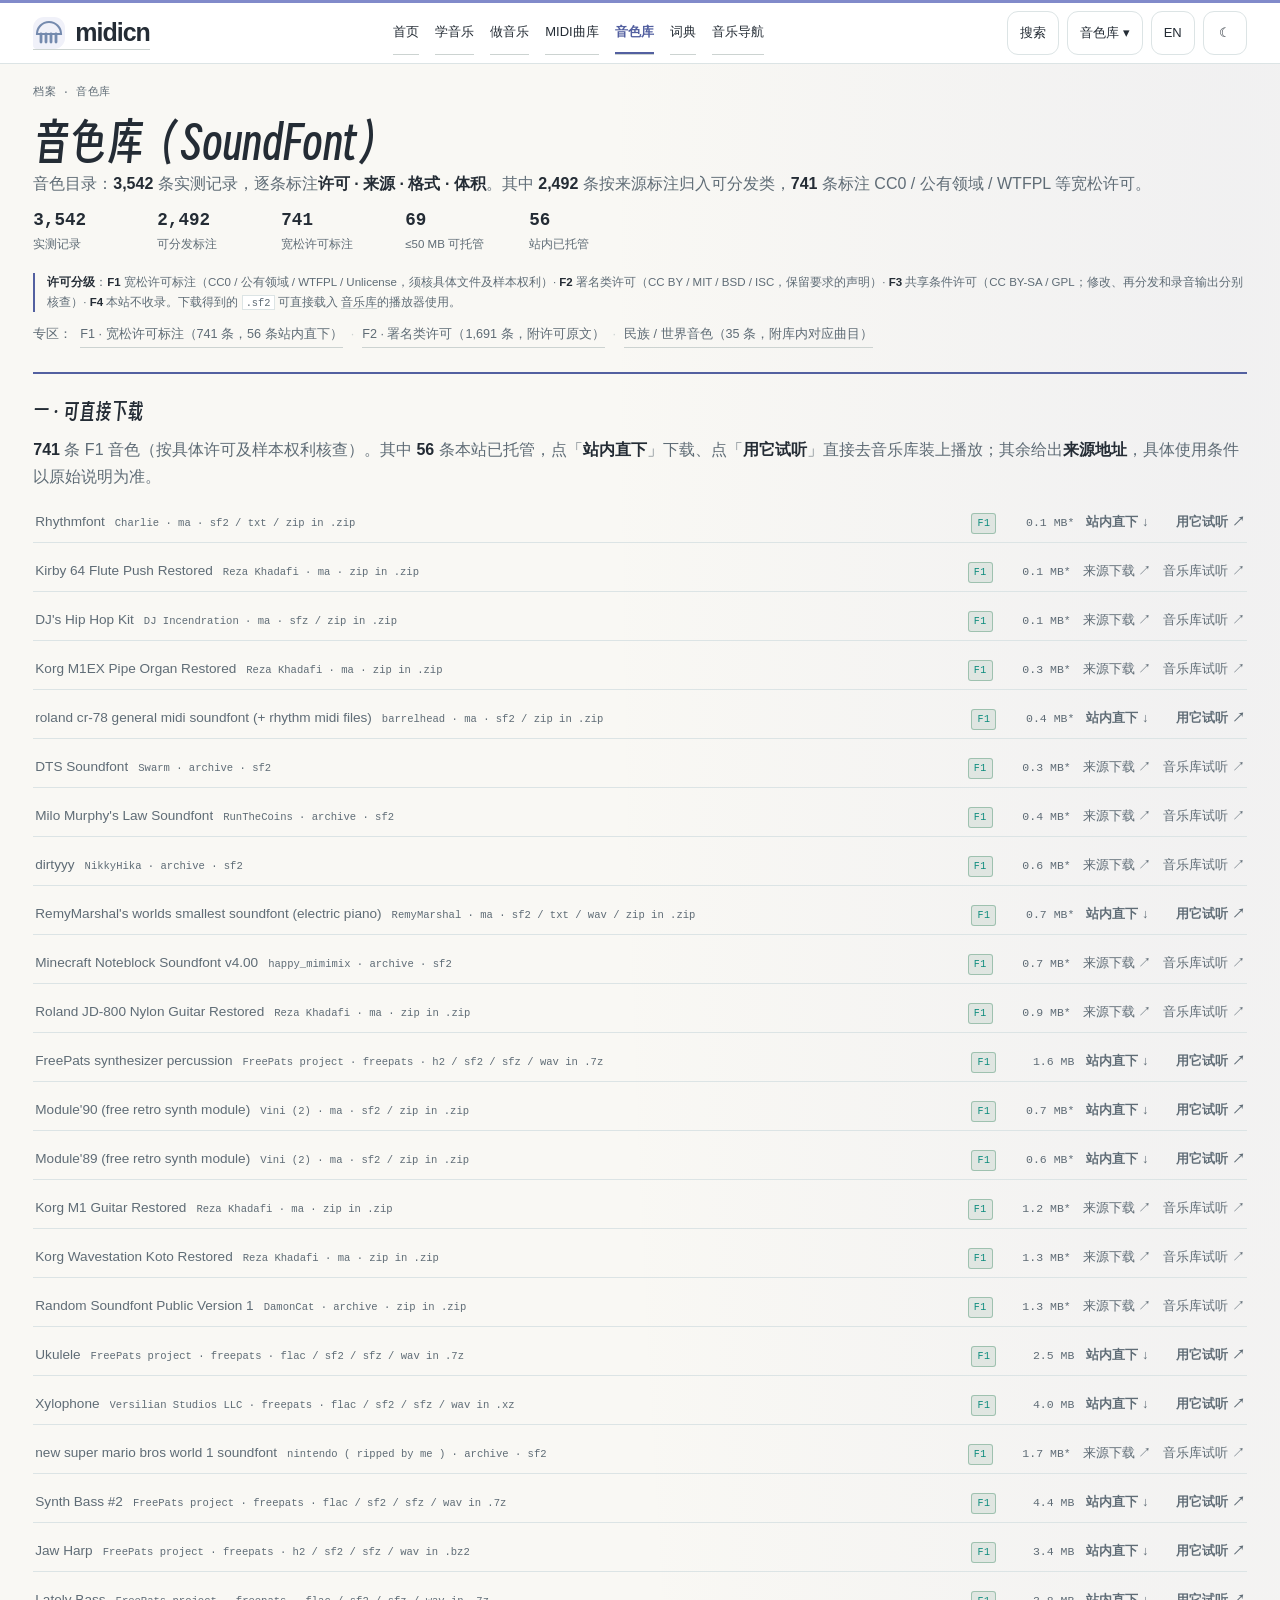
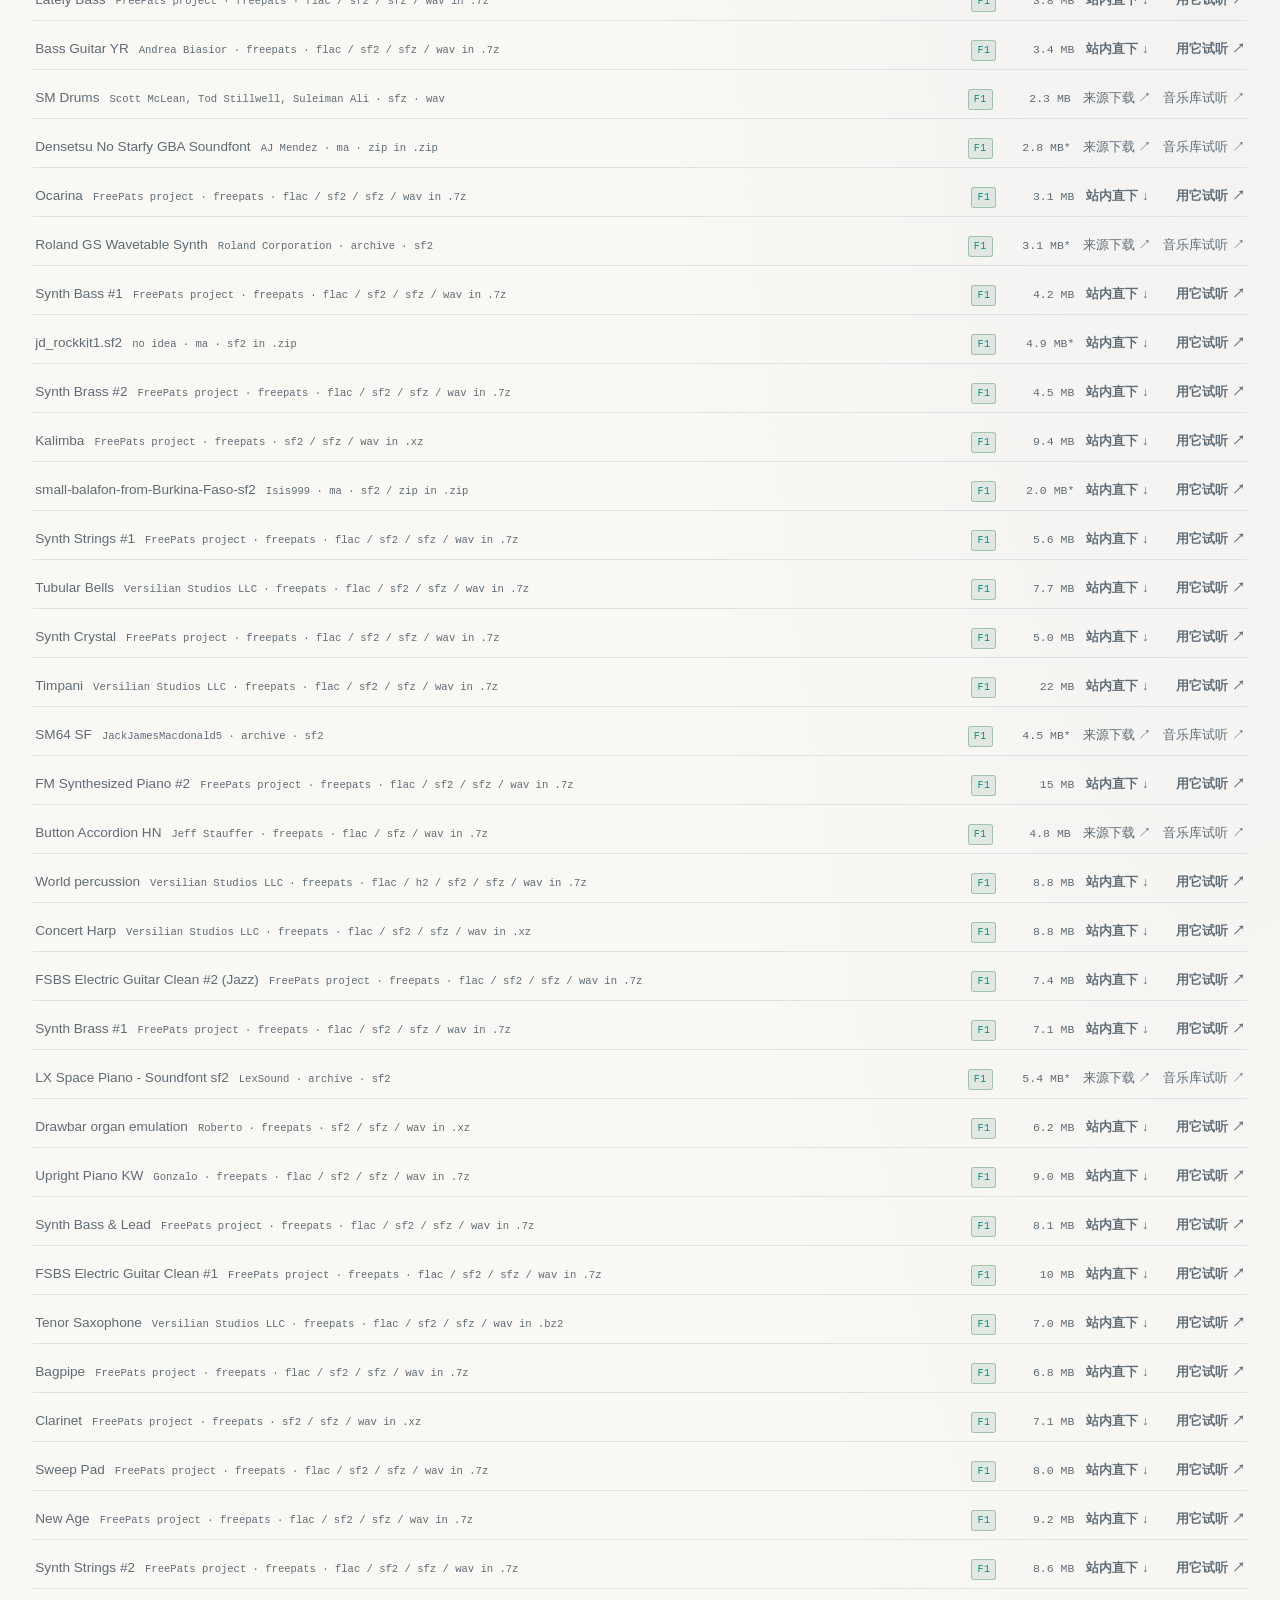
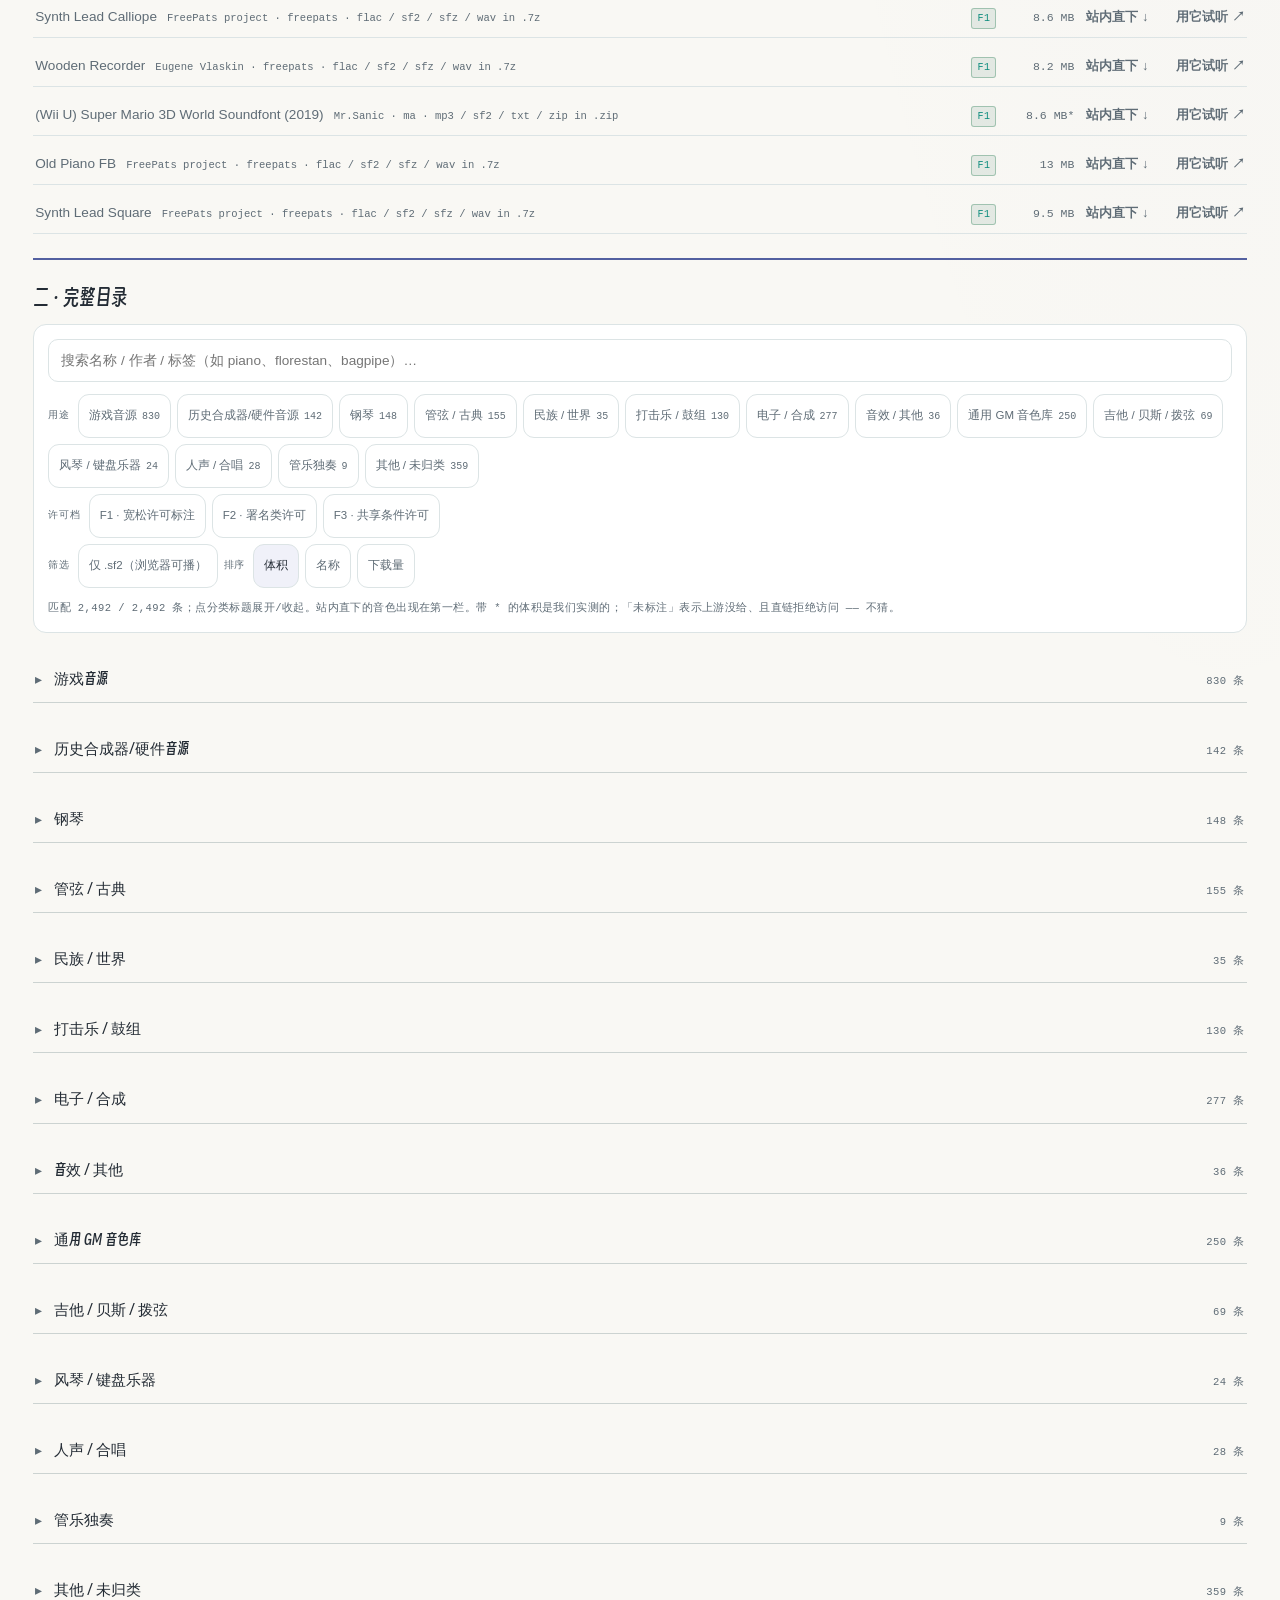
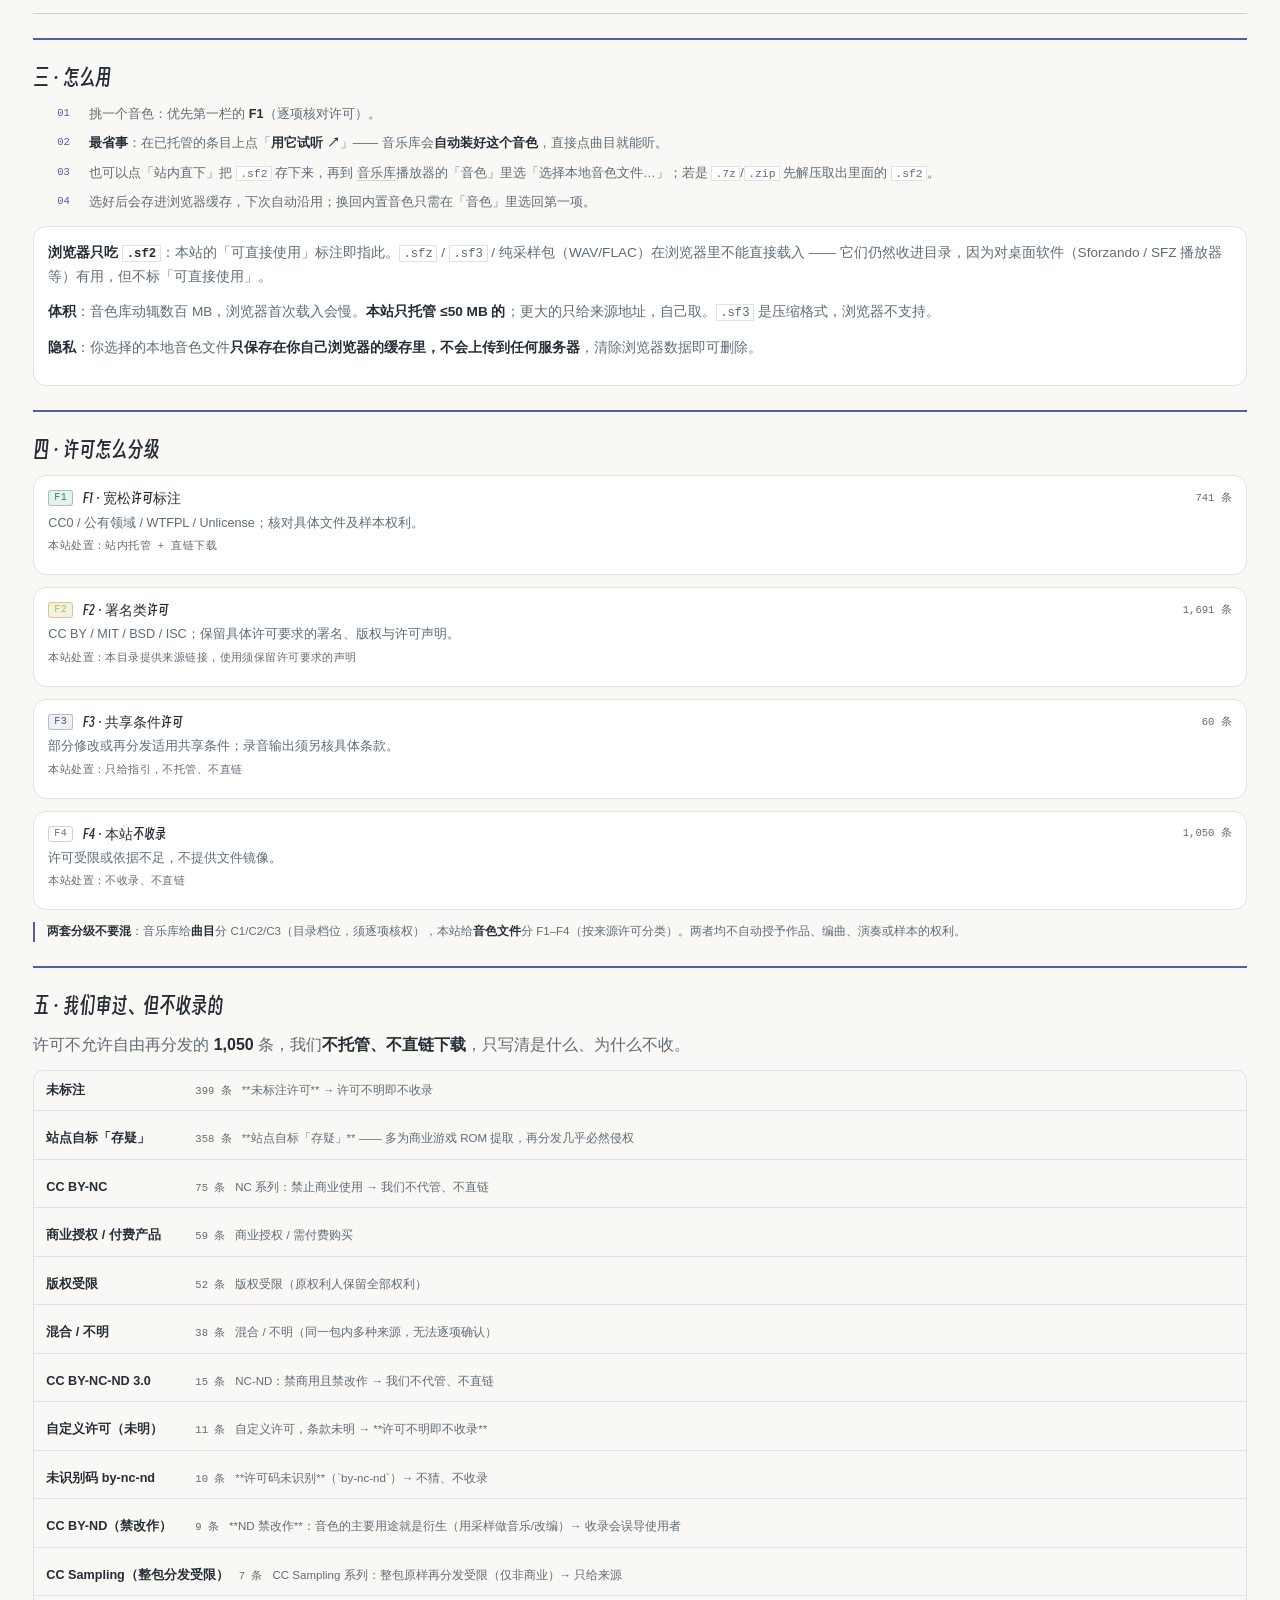
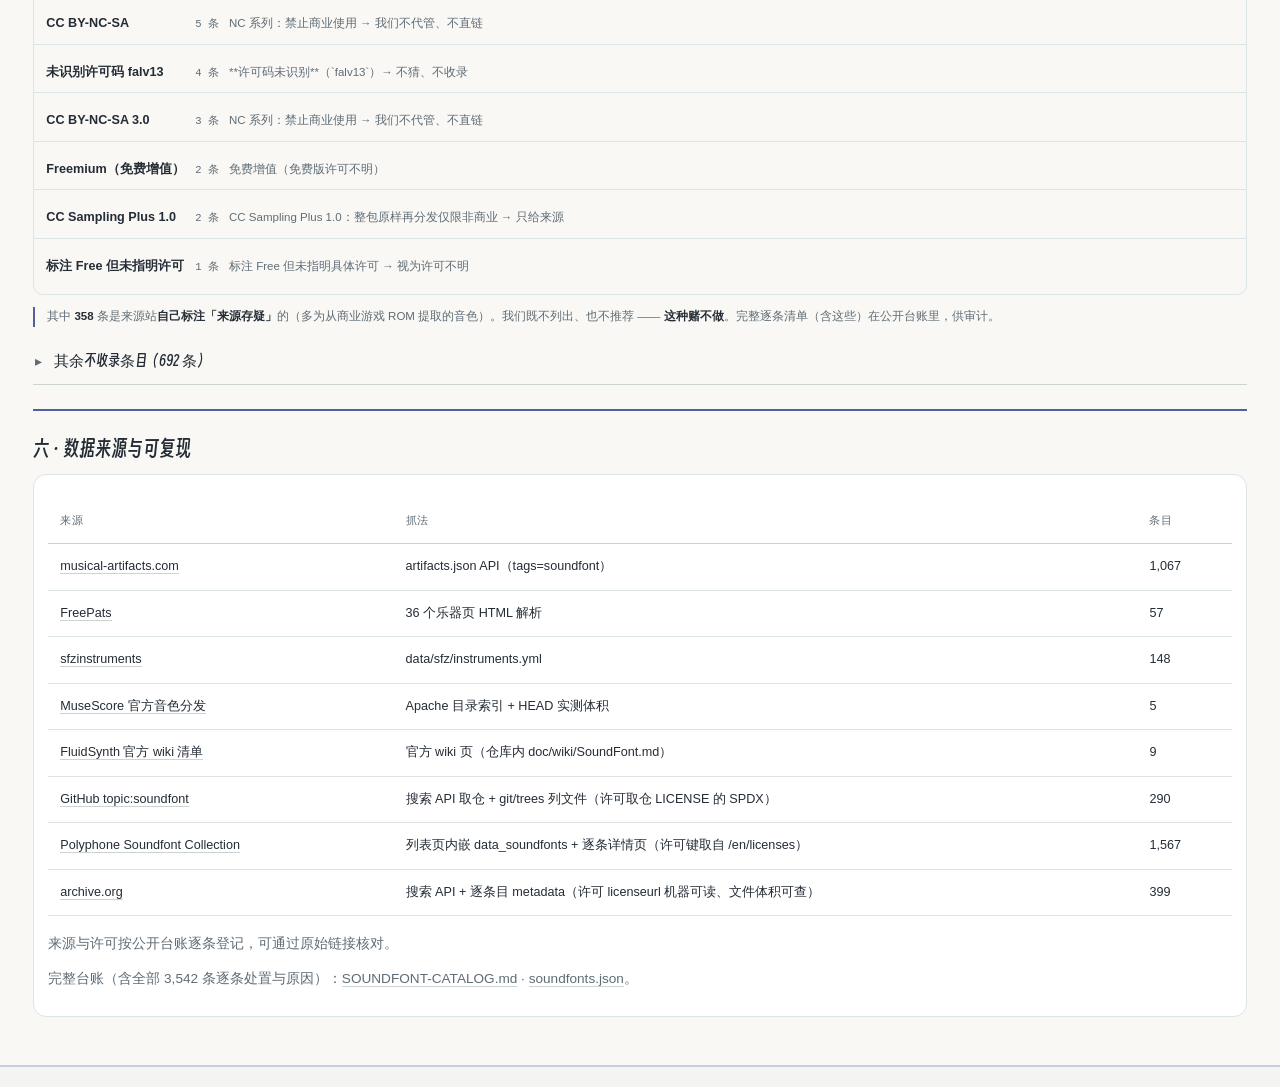
==== commit 2b3cf70b: "midicn 1.8.0: shared compact UI, canonical domains and corrected rights descriptions" ====
--- a/index.html
+++ b/index.html
@@ -1,19 +1,19 @@
 <!doctype html>
 <html lang="zh-Hans" data-site="sf" data-lang="zh" data-design="v6" data-ui="clean" data-page="catalog" style="--site-accent:#818aca;--site-text:#5360a0">
 <head><meta charset="utf-8"><meta name="viewport" content="width=device-width,initial-scale=1,viewport-fit=cover">
-<title>音色库（SoundFont）目录 · 许可分级 · 来源可核｜MIDI音乐</title><meta name="description" content="MIDI音乐 音色库目录：3,542 条记录 · 2,492 条可分发。逐条标注许可、来源、格式与体积。"><meta name="robots" content="index,follow,max-image-preview:large">
+<title>音色库（SoundFont）目录 · 许可分级 · 来源可核｜midicn</title><meta name="description" content="midicn 音色库目录：3,542 条记录 · 2,492 条可分发。逐条标注许可、来源、格式与体积。"><meta name="robots" content="index,follow,max-image-preview:large">
 <link rel="canonical" href="https://sf.midicn.com/">
-<meta property="og:title" content="音色库（SoundFont）目录 · 许可分级 · 来源可核｜MIDI音乐"><meta property="og:description" content="MIDI音乐 音色库目录：3,542 条记录 · 2,492 条可分发。逐条标注许可、来源、格式与体积。"><meta property="og:type" content="website"><meta property="og:url" content="https://sf.midicn.com/"><meta property="og:site_name" content="MIDI音乐 · 音色库"><meta property="og:locale" content="zh_CN"><meta property="og:image" content="https://sf.midicn.com/assets/social/share.2a58ff760896.png"><meta name="twitter:card" content="summary_large_image">
-<meta property="og:image:width" content="1200"><meta property="og:image:height" content="630"><meta property="og:image:alt" content="MIDI音乐 · 音色库"><meta name="twitter:title" content="音色库（SoundFont）目录 · 许可分级 · 来源可核｜MIDI音乐"><meta name="twitter:description" content="MIDI音乐 音色库目录：3,542 条记录 · 2,492 条可分发。逐条标注许可、来源、格式与体积。"><meta name="twitter:image" content="https://sf.midicn.com/assets/social/share.2a58ff760896.png">
-<link rel="alternate" type="text/plain" title="MIDI Music discovery index" href="https://sf.midicn.com/llms.txt">
+<meta property="og:title" content="音色库（SoundFont）目录 · 许可分级 · 来源可核｜midicn"><meta property="og:description" content="midicn 音色库目录：3,542 条记录 · 2,492 条可分发。逐条标注许可、来源、格式与体积。"><meta property="og:type" content="website"><meta property="og:url" content="https://sf.midicn.com/"><meta property="og:site_name" content="midicn · 音色库"><meta property="og:locale" content="zh_CN"><meta property="og:image" content="https://sf.midicn.com/assets/social/share.83d5f5220f72.png"><meta name="twitter:card" content="summary_large_image">
+<meta property="og:image:width" content="1200"><meta property="og:image:height" content="630"><meta property="og:image:alt" content="midicn · 音色库"><meta name="twitter:title" content="音色库（SoundFont）目录 · 许可分级 · 来源可核｜midicn"><meta name="twitter:description" content="midicn 音色库目录：3,542 条记录 · 2,492 条可分发。逐条标注许可、来源、格式与体积。"><meta name="twitter:image" content="https://sf.midicn.com/assets/social/share.83d5f5220f72.png">
+<link rel="alternate" type="text/plain" title="midicn discovery index" href="https://sf.midicn.com/llms.txt">
 <meta name="theme-color" content="#818aca"><link rel="manifest" href="manifest.json"><link rel="apple-touch-icon" href="assets/core/icons/icon-192.png"><link rel="icon" href="[data-uri]">
-<script>(()=>{try{const a=document.cookie.split(';').map(x=>x.trim()).filter(x=>x.startsWith('midicn-theme=')).pop();const v=a?a.split('=')[1]:localStorage.getItem('midicn-theme');if(v==='light'||v==='dark')document.documentElement.dataset.theme=v}catch{}})();</script><link rel="preload" as="font" type="font/woff2" href="assets/fonts/p.4bbf090220.7a003069be5e.woff2" crossorigin><style>@font-face{font-family:"Smiley Sans";src:url("assets/fonts/p.4bbf090220.7a003069be5e.woff2") format("woff2");font-display:swap}</style><link rel="stylesheet" href="assets/ui/base.97be6fc5d034.css"><link rel="stylesheet" href="assets/ui/sf-index.25b1c0a201fb.css"><script type="application/ld+json">{"@context":"https://schema.org","@graph":[{"@type":"Organization","@id":"https://home.midicn.com/#organization","name":"MIDI音乐","alternateName":["midicn","MIDI Music","中国MIDI音乐"],"url":"https://home.midicn.com/","logo":{"@type":"ImageObject","url":"https://home.midicn.com/assets/core/icons/icon-512.png"}},{"@type":"WebSite","@id":"https://sf.midicn.com/#website","url":"https://sf.midicn.com/","name":"音色库 · MIDI音乐","alternateName":["SoundFonts","midicn · 音色库"],"publisher":{"@id":"https://home.midicn.com/#organization"},"inLanguage":"zh-Hans"},{"@type":"CollectionPage","@id":"https://sf.midicn.com/#webpage","url":"https://sf.midicn.com/","name":"音色库（SoundFont）目录 · 许可分级 · 来源可核｜MIDI音乐","description":"MIDI音乐 音色库目录：3,542 条记录 · 2,492 条可分发。逐条标注许可、来源、格式与体积。","inLanguage":"zh-Hans","isPartOf":{"@id":"https://sf.midicn.com/#website"},"publisher":{"@id":"https://home.midicn.com/#organization"}}]}</script></head>
+<script>(()=>{try{const a=document.cookie.split(';').map(x=>x.trim()).filter(x=>x.startsWith('midicn-theme=')).pop();const v=a?a.split('=')[1]:localStorage.getItem('midicn-theme');if(v==='light'||v==='dark')document.documentElement.dataset.theme=v}catch{}})();</script><link rel="preload" as="font" type="font/woff2" href="assets/fonts/p.4bbf090220.7a003069be5e.woff2" crossorigin><style>@font-face{font-family:"Smiley Sans";src:url("assets/fonts/p.4bbf090220.7a003069be5e.woff2") format("woff2");font-display:swap}</style><link rel="stylesheet" href="assets/ui/base.835d48a8c921.css"><link rel="stylesheet" href="assets/ui/sf-index.10b60d5088d6.css"><script type="application/ld+json">{"@context":"https://schema.org","@graph":[{"@type":"Organization","@id":"https://midicn.com/#organization","name":"midicn","alternateName":["MIDI音乐","MIDI Music","中国MIDI音乐"],"url":"https://midicn.com/","logo":{"@type":"ImageObject","url":"https://midicn.com/assets/core/icons/icon-512.png"}},{"@type":"WebSite","@id":"https://sf.midicn.com/#website","url":"https://sf.midicn.com/","name":"音色库 · midicn","alternateName":["SoundFonts","midicn · 音色库"],"publisher":{"@id":"https://midicn.com/#organization"},"inLanguage":"zh-Hans"},{"@type":"CollectionPage","@id":"https://sf.midicn.com/#webpage","url":"https://sf.midicn.com/","name":"音色库（SoundFont）目录 · 许可分级 · 来源可核｜midicn","description":"midicn 音色库目录：3,542 条记录 · 2,492 条可分发。逐条标注许可、来源、格式与体积。","inLanguage":"zh-Hans","isPartOf":{"@id":"https://sf.midicn.com/#website"},"publisher":{"@id":"https://midicn.com/#organization"}}]}</script></head>
 <body><a class="skip-link" href="#main" data-zh="跳至正文" data-en="Skip to content">跳至正文</a>
 <header class="site-header">
-<a class="site-brand" href="https://home.midicn.com/" data-zh-href="https://home.midicn.com/" data-en-href="https://home.midicn.com/en/" data-zh-label="MIDI音乐" data-en-label="MIDI Music" aria-label="MIDI音乐"><span class="jf-stack"><svg viewBox="0 0 32 32" width="32" height="32" class="jf jf-idle" aria-hidden="true"><path d="M4 17A12 12 0 0 1 28 17Z" fill="none" stroke="var(--accent)" stroke-width="2.1"/><path d="M8 17V25.0" stroke="var(--accent)" stroke-width="2.8" stroke-linecap="round" fill="none"/><path d="M13 17V25.0" stroke="var(--accent)" stroke-width="2.8" stroke-linecap="round" fill="none"/><path d="M18 17V25.0" stroke="var(--accent)" stroke-width="2.8" stroke-linecap="round" fill="none"/><path d="M23 17V25.0" stroke="var(--accent)" stroke-width="2.8" stroke-linecap="round" fill="none"/></svg></span><b data-zh="MIDI音乐" data-en="MIDI Music">MIDI音乐</b></a>
-<nav class="site-task-nav" data-zh-label="全站导航" data-en-label="Main navigation" aria-label="全站导航"><a href="https://home.midicn.com/" data-zh="首页" data-en="Home" data-zh-href="https://home.midicn.com/" data-en-href="https://home.midicn.com/en/">首页</a><a href="https://home.midicn.com/learn/" data-zh-href="https://home.midicn.com/learn/" data-en-href="https://home.midicn.com/en/learn/" data-zh="学音乐" data-en="Learn">学音乐</a><a href="https://home.midicn.com/make/" data-zh-href="https://home.midicn.com/make/" data-en-href="https://home.midicn.com/en/make/" data-zh="做音乐" data-en="Create">做音乐</a><a href="https://lib.midicn.com/" data-zh="MIDI曲库" data-en="MIDI" data-zh-href="https://lib.midicn.com/" data-en-href="https://lib.midicn.com/">MIDI曲库</a><a href="https://sf.midicn.com/" data-zh="音色库" data-en="SoundFonts" data-zh-href="https://sf.midicn.com/" data-en-href="https://sf.midicn.com/" aria-current="page">音色库</a><a href="https://gloss.midicn.com/" data-zh="词典" data-en="Glossary" data-zh-href="https://gloss.midicn.com/" data-en-href="https://gloss.midicn.com/en/">词典</a><a data-directory-group="directory" href="https://nav.midicn.com/" data-zh="音乐导航" data-en="Directory" data-zh-href="https://nav.midicn.com/" data-en-href="https://nav.midicn.com/">音乐导航</a></nav>
-<div class="site-actions"><a class="site-search" href="https://home.midicn.com/search/" data-zh-href="https://home.midicn.com/search/" data-en-href="https://home.midicn.com/en/search/" data-zh="搜索" data-en="Search">搜索</a>
-<div class="site-switcher"><button id="navmenu-btn" type="button" aria-expanded="false" aria-controls="navmenu-panel" data-zh="音色库 ▾" data-en="SoundFonts ▾" data-zh-label="切换分站" data-en-label="Choose a site" aria-label="切换分站">音色库 ▾</button><nav id="navmenu-panel" class="site-menu" hidden aria-label="全部分站"><a href="https://home.midicn.com/" data-zh="首页" data-en="Home" data-zh-href="https://home.midicn.com/" data-en-href="https://home.midicn.com/en/"><span class="site-dot" style="--dot:#d9795c" aria-hidden="true"></span><span data-label>首页</span></a><a href="https://nav.midicn.com/" data-zh="音乐导航" data-en="Directory" data-zh-href="https://nav.midicn.com/" data-en-href="https://nav.midicn.com/"><span class="site-dot" style="--dot:#5caaa0" aria-hidden="true"></span><span data-label>音乐导航</span></a><a href="https://ai.midicn.com/" data-zh="AI做音乐" data-en="AI Music" data-zh-href="https://ai.midicn.com/" data-en-href="https://ai.midicn.com/en/"><span class="site-dot" style="--dot:#cb7993" aria-hidden="true"></span><span data-label>AI做音乐</span></a><a href="https://prod.midicn.com/" data-zh="音频" data-en="Audio" data-zh-href="https://prod.midicn.com/" data-en-href="https://prod.midicn.com/en/"><span class="site-dot" style="--dot:#61a9b2" aria-hidden="true"></span><span data-label>音频</span></a><a href="https://hist.midicn.com/" data-zh="音乐史" data-en="Music History" data-zh-href="https://hist.midicn.com/" data-en-href="https://hist.midicn.com/en/"><span class="site-dot" style="--dot:#c49a51" aria-hidden="true"></span><span data-label>音乐史</span></a><a href="https://theo.midicn.com/" data-zh="乐理" data-en="Theory" data-zh-href="https://theo.midicn.com/" data-en-href="https://theo.midicn.com/en/"><span class="site-dot" style="--dot:#9381c6" aria-hidden="true"></span><span data-label>乐理</span></a><a href="https://inst.midicn.com/" data-zh="乐器" data-en="Instruments" data-zh-href="https://inst.midicn.com/" data-en-href="https://inst.midicn.com/en/"><span class="site-dot" style="--dot:#7b9d68" aria-hidden="true"></span><span data-label>乐器</span></a><a href="https://gloss.midicn.com/" data-zh="词典" data-en="Dictionary" data-zh-href="https://gloss.midicn.com/" data-en-href="https://gloss.midicn.com/en/"><span class="site-dot" style="--dot:#a484ae" aria-hidden="true"></span><span data-label>词典</span></a><a href="https://lib.midicn.com/" data-zh="MIDI曲库" data-en="MIDI Library" data-zh-href="https://lib.midicn.com/" data-en-href="https://lib.midicn.com/"><span class="site-dot" style="--dot:#c28a55" aria-hidden="true"></span><span data-label>MIDI曲库</span></a><a href="https://mid.midicn.com/" data-zh="MIDI下载" data-en="MIDI Downloads" data-zh-href="https://mid.midicn.com/" data-en-href="https://mid.midicn.com/"><span class="site-dot" style="--dot:#5ca69c" aria-hidden="true"></span><span data-label>MIDI下载</span></a><a href="https://zip.midicn.com/" data-zh="打包下载" data-en="Packs" data-zh-href="https://zip.midicn.com/" data-en-href="https://zip.midicn.com/"><span class="site-dot" style="--dot:#6995bd" aria-hidden="true"></span><span data-label>打包下载</span></a><a href="https://sf.midicn.com/" data-zh="音色库" data-en="SoundFonts" data-zh-href="https://sf.midicn.com/" data-en-href="https://sf.midicn.com/" aria-current="page"><span class="site-dot" style="--dot:#818aca" aria-hidden="true"></span><span data-label>音色库</span></a></nav></div>
+<a class="site-brand" href="https://midicn.com/" data-zh-href="https://midicn.com/" data-en-href="https://midicn.com/en/" data-zh-label="midicn" data-en-label="midicn" aria-label="midicn"><span class="jf-stack"><svg viewBox="0 0 32 32" width="32" height="32" class="jf jf-idle" aria-hidden="true"><path d="M4 17A12 12 0 0 1 28 17Z" fill="none" stroke="var(--accent)" stroke-width="2.1"/><path d="M8 17V25.0" stroke="var(--accent)" stroke-width="2.8" stroke-linecap="round" fill="none"/><path d="M13 17V25.0" stroke="var(--accent)" stroke-width="2.8" stroke-linecap="round" fill="none"/><path d="M18 17V25.0" stroke="var(--accent)" stroke-width="2.8" stroke-linecap="round" fill="none"/><path d="M23 17V25.0" stroke="var(--accent)" stroke-width="2.8" stroke-linecap="round" fill="none"/></svg></span><b data-zh="midicn" data-en="midicn">midicn</b></a>
+<nav class="site-task-nav" data-zh-label="全站导航" data-en-label="Main navigation" aria-label="全站导航"><a href="https://midicn.com/" data-zh="首页" data-en="Home" data-zh-href="https://midicn.com/" data-en-href="https://midicn.com/en/">首页</a><a href="https://midicn.com/learn/" data-zh-href="https://midicn.com/learn/" data-en-href="https://midicn.com/en/learn/" data-zh="学音乐" data-en="Learn">学音乐</a><a href="https://midicn.com/make/" data-zh-href="https://midicn.com/make/" data-en-href="https://midicn.com/en/make/" data-zh="做音乐" data-en="Create">做音乐</a><a href="https://lib.midicn.com/" data-zh="MIDI曲库" data-en="MIDI" data-zh-href="https://lib.midicn.com/" data-en-href="https://lib.midicn.com/">MIDI曲库</a><a href="https://sf.midicn.com/" data-zh="音色库" data-en="SoundFonts" data-zh-href="https://sf.midicn.com/" data-en-href="https://sf.midicn.com/" aria-current="page">音色库</a><a href="https://gloss.midicn.com/" data-zh="词典" data-en="Glossary" data-zh-href="https://gloss.midicn.com/" data-en-href="https://gloss.midicn.com/en/">词典</a><a data-directory-group="directory" href="https://nav.midicn.com/" data-zh="音乐导航" data-en="Directory" data-zh-href="https://nav.midicn.com/" data-en-href="https://nav.midicn.com/">音乐导航</a></nav>
+<div class="site-actions"><a class="site-search" href="https://midicn.com/search/" data-zh-href="https://midicn.com/search/" data-en-href="https://midicn.com/en/search/" data-zh="搜索" data-en="Search">搜索</a>
+<div class="site-switcher"><button id="navmenu-btn" type="button" aria-expanded="false" aria-controls="navmenu-panel" data-zh="音色库 ▾" data-en="SoundFonts ▾" data-zh-label="切换分站" data-en-label="Choose a site" aria-label="切换分站">音色库 ▾</button><nav id="navmenu-panel" class="site-menu" hidden aria-label="全部分站"><a href="https://midicn.com/" data-zh="首页" data-en="Home" data-zh-href="https://midicn.com/" data-en-href="https://midicn.com/en/"><span class="site-dot" style="--dot:#d9795c" aria-hidden="true"></span><span data-label>首页</span></a><a href="https://nav.midicn.com/" data-zh="音乐导航" data-en="Directory" data-zh-href="https://nav.midicn.com/" data-en-href="https://nav.midicn.com/"><span class="site-dot" style="--dot:#5caaa0" aria-hidden="true"></span><span data-label>音乐导航</span></a><a href="https://ai.midicn.com/" data-zh="AI做音乐" data-en="AI Music" data-zh-href="https://ai.midicn.com/" data-en-href="https://ai.midicn.com/en/"><span class="site-dot" style="--dot:#cb7993" aria-hidden="true"></span><span data-label>AI做音乐</span></a><a href="https://prod.midicn.com/" data-zh="音频" data-en="Audio" data-zh-href="https://prod.midicn.com/" data-en-href="https://prod.midicn.com/en/"><span class="site-dot" style="--dot:#61a9b2" aria-hidden="true"></span><span data-label>音频</span></a><a href="https://hist.midicn.com/" data-zh="音乐史" data-en="Music History" data-zh-href="https://hist.midicn.com/" data-en-href="https://hist.midicn.com/en/"><span class="site-dot" style="--dot:#c49a51" aria-hidden="true"></span><span data-label>音乐史</span></a><a href="https://theo.midicn.com/" data-zh="乐理" data-en="Theory" data-zh-href="https://theo.midicn.com/" data-en-href="https://theo.midicn.com/en/"><span class="site-dot" style="--dot:#9381c6" aria-hidden="true"></span><span data-label>乐理</span></a><a href="https://inst.midicn.com/" data-zh="乐器" data-en="Instruments" data-zh-href="https://inst.midicn.com/" data-en-href="https://inst.midicn.com/en/"><span class="site-dot" style="--dot:#7b9d68" aria-hidden="true"></span><span data-label>乐器</span></a><a href="https://gloss.midicn.com/" data-zh="词典" data-en="Dictionary" data-zh-href="https://gloss.midicn.com/" data-en-href="https://gloss.midicn.com/en/"><span class="site-dot" style="--dot:#a484ae" aria-hidden="true"></span><span data-label>词典</span></a><a href="https://lib.midicn.com/" data-zh="MIDI曲库" data-en="MIDI Library" data-zh-href="https://lib.midicn.com/" data-en-href="https://lib.midicn.com/"><span class="site-dot" style="--dot:#c28a55" aria-hidden="true"></span><span data-label>MIDI曲库</span></a><a href="https://midi.midicn.com/" data-zh="MIDI下载" data-en="MIDI Downloads" data-zh-href="https://midi.midicn.com/" data-en-href="https://midi.midicn.com/"><span class="site-dot" style="--dot:#5ca69c" aria-hidden="true"></span><span data-label>MIDI下载</span></a><a href="https://zip.midicn.com/" data-zh="打包下载" data-en="Packs" data-zh-href="https://zip.midicn.com/" data-en-href="https://zip.midicn.com/"><span class="site-dot" style="--dot:#6995bd" aria-hidden="true"></span><span data-label>打包下载</span></a><a href="https://sf.midicn.com/" data-zh="音色库" data-en="SoundFonts" data-zh-href="https://sf.midicn.com/" data-en-href="https://sf.midicn.com/" aria-current="page"><span class="site-dot" style="--dot:#818aca" aria-hidden="true"></span><span data-label>音色库</span></a></nav></div>
 <button id="lang" type="button" data-zh-label="切换语言" data-en-label="Switch language" aria-label="切换语言">EN</button><button id="theme" type="button" aria-label="切换明暗">☾</button></div></header><main id="main" class="doc wide" tabindex="-1">
   <p class="meta" data-zh="档案 · 音色库" data-en="ARCHIVE · SOUNDFONTS">档案 · 音色库</p>
   <h1 data-zh="音色库（SoundFont）" data-en="SoundFont library">音色库（SoundFont）</h1>
@@ -66,6 +66,6 @@
   <div class="stitle"><h2 data-zh="六 · 数据来源与可复现" data-en="6 · Sources &amp; reproducibility">六 · 数据来源与可复现</h2></div>
   <div class="panel"><div class="panel-bd" id="sources"></div></div>
 </main><p id="midicn-status" role="status" aria-live="polite"></p>
-<nav class="site-bottom-nav" aria-label="Mobile navigation"><a href="https://home.midicn.com/" data-zh="首页" data-en="Home" data-zh-href="https://home.midicn.com/" data-en-href="https://home.midicn.com/en/">首页</a><a href="https://home.midicn.com/learn/" data-zh-href="https://home.midicn.com/learn/" data-en-href="https://home.midicn.com/en/learn/" data-zh="学习" data-en="Learn">学习</a><a href="https://home.midicn.com/make/" data-zh-href="https://home.midicn.com/make/" data-en-href="https://home.midicn.com/en/make/" data-zh="制作" data-en="Make">制作</a><a href="https://lib.midicn.com/" data-zh="MIDI库" data-en="MIDI" data-zh-href="https://lib.midicn.com/" data-en-href="https://lib.midicn.com/">MIDI库</a><a href="https://sf.midicn.com/" data-zh="音色库" data-en="Sounds" data-zh-href="https://sf.midicn.com/" data-en-href="https://sf.midicn.com/" aria-current="page">音色库</a><a href="https://nav.midicn.com/" data-zh="导航" data-en="Nav" data-zh-href="https://nav.midicn.com/" data-en-href="https://nav.midicn.com/">导航</a></nav><footer class="site-footer"><div class="footer-ad" data-footer-ad hidden><span class="footer-ad-label" data-zh="广告" data-en="Advertisement">广告</span>
-<ins class="adsbygoogle" style="display:block" data-ad-client="ca-pub-0088997035636558" data-ad-slot="1813332933" data-ad-format="auto" data-full-width-responsive="true"></ins></div><div class="footer-line" data-locale="zh"><a class="footer-brand" href="https://home.midicn.com/">© 2026 MIDI音乐</a><nav aria-label="法律声明"><a class="footer-secondary" href="https://home.midicn.com/about/">关于</a><a href="https://home.midicn.com/legal/data/terms/">条款</a><a href="https://home.midicn.com/legal/privacy/">隐私</a><a href="https://home.midicn.com/legal/data/disclaimer/">免责</a><a href="https://home.midicn.com/legal/data/copyright/">版权</a><a class="footer-feedback" data-feedback href="https://github.com/midicn/midi-library/issues" rel="noopener">反馈</a></nav></div><div class="footer-line" data-locale="en" hidden><a class="footer-brand" href="https://home.midicn.com/en/">© 2026 MIDI Music</a><nav aria-label="Legal"><a class="footer-secondary" href="https://home.midicn.com/en/about/">About</a><a href="https://home.midicn.com/en/legal/data/terms/">Terms</a><a href="https://home.midicn.com/en/legal/privacy/">Privacy</a><a href="https://home.midicn.com/en/legal/data/disclaimer/">Notice</a><a href="https://home.midicn.com/en/legal/data/copyright/">Rights</a><a class="footer-feedback" data-feedback href="https://github.com/midicn/midi-library/issues" rel="noopener">Feedback</a></nav></div><div class="page-metadata" hidden aria-hidden="true"><p id="footNote"></p><p id="footLic"></p><p id="footLegal"></p></div><noscript><nav class="no-script-sites" aria-label="All sites"><a href="https://nav.midicn.com/" data-zh="音乐导航" data-en="Directory" data-zh-href="https://nav.midicn.com/" data-en-href="https://nav.midicn.com/">音乐导航</a><a href="https://lib.midicn.com/" data-zh="MIDI曲库" data-en="MIDI Library" data-zh-href="https://lib.midicn.com/" data-en-href="https://lib.midicn.com/">MIDI曲库</a><a href="https://mid.midicn.com/" data-zh="MIDI下载" data-en="MIDI Downloads" data-zh-href="https://mid.midicn.com/" data-en-href="https://mid.midicn.com/">MIDI下载</a><a href="https://zip.midicn.com/" data-zh="打包下载" data-en="Packs" data-zh-href="https://zip.midicn.com/" data-en-href="https://zip.midicn.com/">打包下载</a><a href="https://sf.midicn.com/" data-zh="音色库" data-en="SoundFonts" data-zh-href="https://sf.midicn.com/" data-en-href="https://sf.midicn.com/">音色库</a><a href="https://home.midicn.com/" data-zh="首页" data-en="Home" data-zh-href="https://home.midicn.com/" data-en-href="https://home.midicn.com/en/">首页</a><a href="https://gloss.midicn.com/" data-zh="词典" data-en="Dictionary" data-zh-href="https://gloss.midicn.com/" data-en-href="https://gloss.midicn.com/en/">词典</a><a href="https://hist.midicn.com/" data-zh="音乐史" data-en="Music History" data-zh-href="https://hist.midicn.com/" data-en-href="https://hist.midicn.com/en/">音乐史</a><a href="https://theo.midicn.com/" data-zh="乐理" data-en="Theory" data-zh-href="https://theo.midicn.com/" data-en-href="https://theo.midicn.com/en/">乐理</a><a href="https://inst.midicn.com/" data-zh="乐器" data-en="Instruments" data-zh-href="https://inst.midicn.com/" data-en-href="https://inst.midicn.com/en/">乐器</a><a href="https://prod.midicn.com/" data-zh="音频" data-en="Audio" data-zh-href="https://prod.midicn.com/" data-en-href="https://prod.midicn.com/en/">音频</a><a href="https://ai.midicn.com/" data-zh="AI做音乐" data-en="AI Music" data-zh-href="https://ai.midicn.com/" data-en-href="https://ai.midicn.com/en/">AI做音乐</a></nav></noscript></footer>
-<script type="application/json" id="midicn-config">{"site":"sf","core":"1.7.0","locale":"zh","localeMode":"inline","serviceWorker":"sw.js","midiLocator":"data/midi-locator.json","midiOrigins":["https://mid.midicn.com","https://zip.midicn.com","https://lib.midicn.com"],"advertising":{"enabled":true,"client":"ca-pub-0088997035636558","slot":"1813332933","host":"sf.midicn.com"}}</script><script defer src="assets/ui/runtime.e2eae50bcbbd.js"></script><script defer src="assets/ui/sf-index.ad8ad77c91aa.js"></script></body></html>
+<nav class="site-bottom-nav" aria-label="Mobile navigation"><a href="https://midicn.com/" data-zh="首页" data-en="Home" data-zh-href="https://midicn.com/" data-en-href="https://midicn.com/en/">首页</a><a href="https://midicn.com/learn/" data-zh-href="https://midicn.com/learn/" data-en-href="https://midicn.com/en/learn/" data-zh="学习" data-en="Learn">学习</a><a href="https://midicn.com/make/" data-zh-href="https://midicn.com/make/" data-en-href="https://midicn.com/en/make/" data-zh="制作" data-en="Make">制作</a><a href="https://lib.midicn.com/" data-zh="MIDI库" data-en="MIDI" data-zh-href="https://lib.midicn.com/" data-en-href="https://lib.midicn.com/">MIDI库</a><a href="https://sf.midicn.com/" data-zh="音色库" data-en="Sounds" data-zh-href="https://sf.midicn.com/" data-en-href="https://sf.midicn.com/" aria-current="page">音色库</a><a href="https://nav.midicn.com/" data-zh="导航" data-en="Nav" data-zh-href="https://nav.midicn.com/" data-en-href="https://nav.midicn.com/">导航</a></nav><footer class="site-footer"><div class="footer-ad" data-footer-ad hidden><span class="footer-ad-label" data-zh="广告" data-en="Advertisement">广告</span>
+<ins class="adsbygoogle" style="display:block" data-ad-client="ca-pub-0088997035636558" data-ad-slot="1813332933" data-ad-format="auto" data-full-width-responsive="true"></ins></div><div class="footer-line" data-locale="zh"><a class="footer-brand" href="https://midicn.com/">© 2026 midicn</a><nav aria-label="法律声明"><a class="footer-secondary" href="https://midicn.com/about/">关于</a><a href="https://midicn.com/legal/data/terms/">条款</a><a href="https://midicn.com/legal/privacy/">隐私</a><a href="https://midicn.com/legal/data/disclaimer/">免责</a><a href="https://midicn.com/legal/data/copyright/">版权</a><a class="footer-feedback" data-feedback href="https://github.com/midicn/midi-library/issues" rel="noopener">反馈</a></nav></div><div class="footer-line" data-locale="en" hidden><a class="footer-brand" href="https://midicn.com/en/">© 2026 midicn</a><nav aria-label="Legal"><a class="footer-secondary" href="https://midicn.com/en/about/">About</a><a href="https://midicn.com/en/legal/data/terms/">Terms</a><a href="https://midicn.com/en/legal/privacy/">Privacy</a><a href="https://midicn.com/en/legal/data/disclaimer/">Notice</a><a href="https://midicn.com/en/legal/data/copyright/">Rights</a><a class="footer-feedback" data-feedback href="https://github.com/midicn/midi-library/issues" rel="noopener">Feedback</a></nav></div><div class="page-metadata" hidden aria-hidden="true"><p id="footNote"></p><p id="footLic"></p><p id="footLegal"></p></div><noscript><nav class="no-script-sites" aria-label="All sites"><a href="https://nav.midicn.com/" data-zh="音乐导航" data-en="Directory" data-zh-href="https://nav.midicn.com/" data-en-href="https://nav.midicn.com/">音乐导航</a><a href="https://lib.midicn.com/" data-zh="MIDI曲库" data-en="MIDI Library" data-zh-href="https://lib.midicn.com/" data-en-href="https://lib.midicn.com/">MIDI曲库</a><a href="https://midi.midicn.com/" data-zh="MIDI下载" data-en="MIDI Downloads" data-zh-href="https://midi.midicn.com/" data-en-href="https://midi.midicn.com/">MIDI下载</a><a href="https://zip.midicn.com/" data-zh="打包下载" data-en="Packs" data-zh-href="https://zip.midicn.com/" data-en-href="https://zip.midicn.com/">打包下载</a><a href="https://sf.midicn.com/" data-zh="音色库" data-en="SoundFonts" data-zh-href="https://sf.midicn.com/" data-en-href="https://sf.midicn.com/">音色库</a><a href="https://midicn.com/" data-zh="首页" data-en="Home" data-zh-href="https://midicn.com/" data-en-href="https://midicn.com/en/">首页</a><a href="https://gloss.midicn.com/" data-zh="词典" data-en="Dictionary" data-zh-href="https://gloss.midicn.com/" data-en-href="https://gloss.midicn.com/en/">词典</a><a href="https://hist.midicn.com/" data-zh="音乐史" data-en="Music History" data-zh-href="https://hist.midicn.com/" data-en-href="https://hist.midicn.com/en/">音乐史</a><a href="https://theo.midicn.com/" data-zh="乐理" data-en="Theory" data-zh-href="https://theo.midicn.com/" data-en-href="https://theo.midicn.com/en/">乐理</a><a href="https://inst.midicn.com/" data-zh="乐器" data-en="Instruments" data-zh-href="https://inst.midicn.com/" data-en-href="https://inst.midicn.com/en/">乐器</a><a href="https://prod.midicn.com/" data-zh="音频" data-en="Audio" data-zh-href="https://prod.midicn.com/" data-en-href="https://prod.midicn.com/en/">音频</a><a href="https://ai.midicn.com/" data-zh="AI做音乐" data-en="AI Music" data-zh-href="https://ai.midicn.com/" data-en-href="https://ai.midicn.com/en/">AI做音乐</a></nav></noscript></footer>
+<script type="application/json" id="midicn-config">{"site":"sf","core":"1.8.0","locale":"zh","localeMode":"inline","serviceWorker":"sw.js","midiLocator":"data/midi-locator.json","midiOrigins":["https://midi.midicn.com","https://zip.midicn.com","https://lib.midicn.com"],"advertising":{"enabled":true,"client":"ca-pub-0088997035636558","slot":"1813332933","host":"sf.midicn.com"}}</script><script defer src="assets/ui/runtime.8b77506dbcb6.js"></script><script defer src="assets/ui/sf-index.1d40a6275225.js"></script></body></html>
--- a/assets/ui/base.835d48a8c921.css
+++ b/assets/ui/base.835d48a8c921.css
@@ -0,0 +1 @@
+@layer reset,tokens,base,components,layouts,utilities;@layer base{:root{color-scheme:light dark;--ink:#0B0B0C;--ink:light-dark(#F7F4EE,#0B0B0C);--ink-2:#111113;--ink-2:light-dark(#FFFFFF,#111113);--ink-3:#17171A;--ink-3:light-dark(#F1EDE5,#17171A);--ink-4:#0E0E10;--ink-4:light-dark(#FAF8F4,#0E0E10);--rule:#242427;--rule:light-dark(#D9D3C7,#242427);--rule-2:#343439;--rule-2:light-dark(#BDB5A5,#343439);--paper:#F2EEE6;--paper:light-dark(#16161A,#F2EEE6);--paper-2:#A9A49B;--paper-2:light-dark(#5A564E,#A9A49B);--paper-3:#6E6A64;--paper-3:light-dark(#6E6A64,#807B72);--vermilion:#CE4A32;--vermilion:light-dark(#A93A24,#CE4A32);--gold:#C9A227;--gold:light-dark(#8A6F10,#C9A227);--jade:#5E9E7E;--jade:light-dark(#2F6B50,#5E9E7E);--slate:#7A8AA3;--slate:light-dark(#4C5A70,#7A8AA3);--ok:light-dark(#1B7A4C,#58D48A);--study:light-dark(#1F5FA8,#5A9BD8);--doubt:light-dark(#9A6213,#E8A33D);--warn:light-dark(#C0452A,#FF7A5C);--stop:light-dark(#B32E2E,#E45A5A);--vermilion-soft:rgba(206,74,50,.14);--vermilion-soft:light-dark(rgba(169,58,36,.1),rgba(206,74,50,.14));--vermilion-line:rgba(206,74,50,.45);--vermilion-line:light-dark(rgba(169,58,36,.4),rgba(206,74,50,.45));--gold-soft:rgba(201,162,39,.14);--gold-soft:light-dark(rgba(138,111,16,.1),rgba(201,162,39,.14));--jade-soft:rgba(94,158,126,.14);--jade-soft:light-dark(rgba(47,107,80,.1),rgba(94,158,126,.14));--accent-h:18;--accent-c:.16;--accent:oklch(.58 var(--accent-c) var(--accent-h));--accent:light-dark(oklch(.58 var(--accent-c,.16) var(--accent-h)),oklch(.8 var(--accent-c,.15) var(--accent-h)));--accent-soft:oklch(.58 var(--accent-c,.16) var(--accent-h) / .14);--accent-soft:light-dark(oklch(.58 var(--accent-c,.16) var(--accent-h) / .12),oklch(.8 var(--accent-c,.15) var(--accent-h) / .16));--on-accent:light-dark(#FFF8F4,#1A0A06);--n0:light-dark(#FBF8F1,#08080B);--n1:light-dark(#FFFFFF,#12121A);--n2:light-dark(#F4F0E6,#1A1A25);--n3:light-dark(#E4DECF,#242432);--n4:light-dark(#CFC7B2,#32323F);--n5:light-dark(#B3AA93,#4A4A5A);--n6:light-dark(#8F8875,#6C6C80);--n7:light-dark(#6E6857,#8E8EA3);--n8:light-dark(#524D3F,#B4B4C6);--n9:light-dark(#38342A,#D6D6E2);--n10:light-dark(#211E17,#EFEFE8);--n11:light-dark(#12100B,#F7F6F1);--serif:"Songti SC","Source Han Serif SC","Noto Serif SC",Georgia,"Times New Roman",serif;--sans:-apple-system,BlinkMacSystemFont,"Segoe UI","PingFang SC","Hiragino Sans GB","Microsoft YaHei",Roboto,sans-serif;--mono:ui-monospace,SFMono-Regular,"SF Mono",Menlo,Consolas,monospace;--fs-10:clamp(10px,.62rem,11px);--fs-11:clamp(10.5px,.66rem,11.5px);--fs-12:clamp(11.5px,.72rem,12.5px);--fs-13:clamp(12.5px,.79rem,13.5px);--fs-14:clamp(13.5px,.85rem,14.5px);--fs-16:clamp(15px,.95rem,16.5px);--fs-20:clamp(17px,1.1rem,20px);--fs-26:clamp(20px,1.6vw,26px);--fs-34:clamp(24px,2.6vw,34px);--fs-38:clamp(28px,3.2vw,38px);--fs-46:clamp(28px,4vw,46px);--lh-tight:1.2;--lh-body:1.68;--s1:4px;--s2:8px;--s3:12px;--s4:16px;--s5:24px;--s6:32px;--s7:48px;--s8:64px;--r-1:8px;--r-2:16px;--r-3:26px;--r-full:999px;--r:var(--r-1);--r-lg:var(--r-2);--shadow-1:0 1px 0 light-dark(rgba(90,70,30,.1),rgba(0,0,0,.35)),0 10px 24px -16px oklch(.6 .1 var(--accent-h) / .45);--shadow-2:0 2px 0 light-dark(rgba(90,70,30,.08),rgba(0,0,0,.3)),0 20px 44px -22px oklch(.6 .12 var(--accent-h) / .55);--wrap:min(92vw,1560px);--wrap-wide:var(--wrap);--wrap-read:var(--wrap);--gutter:clamp(var(--s4),2.5vw,var(--s6));--z-hdr:20;--z-play:30;--z-pop:40;--hdr:56px;--play:68px;--tap:44px;--sa-t:env(safe-area-inset-top,0px);--sa-b:env(safe-area-inset-bottom,0px);--sa-l:env(safe-area-inset-left,0px);--sa-r:env(safe-area-inset-right,0px);--t:.15s linear}:root[data-theme=light]{color-scheme:light}:root[data-theme=dark]{color-scheme:dark}@media(prefers-reduced-motion:reduce){:root{--t:.01s}}.jf-t1{stroke:var(--jf-1)}.jf-t2{stroke:var(--jf-2)}.jf-t3{stroke:var(--jf-3)}.jf-t4{stroke:var(--jf-4)}.jf-w1{stroke:var(--jf-1)}.jf-w4{stroke:var(--jf-4)}.jf-dome{fill:var(--jf-dome)}.jf-dome-n{fill:color-mix(in oklab,var(--jf-dome) 22%,var(--n6))}.jf-dome-d{fill:color-mix(in oklab,var(--jf-dome) 12%,var(--n4))}.jf-mute{stroke:color-mix(in oklab,var(--jf-dome) 45%,var(--n6))}.jf-n{stroke:var(--n6)}.jf-n4{stroke:var(--n4)}.jf-doubt{stroke:var(--doubt)}.jf-dim{stroke:var(--jf-dome);stroke-opacity:.55}.jf-stack{display:inline-flex;position:relative;line-height:0;flex:none}.jf-stack .jf{display:none}.jf-stack .jf-idle{display:block}.jf-stack .jf-playing,.jf-stack .jf-loading,.jf-stack .jf-done,.jf-stack .jf-hint{position:absolute;top:0;left:0}:root[data-jf=playing] .jf-stack .jf-idle{visibility:hidden}:root[data-jf=playing] .jf-stack .jf-playing{display:block}:root[data-jf=loading] .jf-stack .jf-idle{visibility:hidden}:root[data-jf=loading] .jf-stack .jf-loading{display:block}:root[data-jf=hint] .jf-stack .jf-idle{visibility:hidden}:root[data-jf=hint] .jf-stack .jf-hint{display:block}:root[data-jf=done] .jf-stack .jf-idle{visibility:hidden}:root[data-jf=done] .jf-stack .jf-done{display:block}@media(prefers-reduced-motion:no-preference){:root[data-jf=playing] .jf-stack .jf-playing path:nth-of-type(odd){animation:jf-swim 1.6s ease-in-out infinite alternate}@keyframes jf-swim{0%{transform:translateY(-.6px)}to{transform:translateY(.6px)}}}*{box-sizing:border-box;margin:0;padding:0}html{-webkit-text-size-adjust:100%;scroll-behavior:smooth}body{background:var(--ink);color:var(--paper);font-family:var(--sans);font-size:var(--fs-14);line-height:var(--lh-body);-webkit-font-smoothing:antialiased;overflow-x:visible}a{color:inherit;text-decoration:none;border-bottom:1px solid var(--rule-2);transition:border-color var(--t),color var(--t)}a:hover{border-bottom-color:var(--vermilion);color:var(--vermilion)}button,input,select{font:inherit;color:inherit}button{background:none;border:0;cursor:pointer}:focus-visible{outline:2px solid var(--vermilion);outline-offset:2px}img,svg{display:block;max-width:100%}::selection{background:var(--vermilion);color:#fff}code,kbd{font-family:var(--mono);font-size:.9em;background:var(--ink-4);border:1px solid var(--rule);padding:.05em .3em}pre{background:var(--ink-4);border:1px solid var(--rule);padding:var(--s4);overflow-x:auto;font-family:var(--mono);font-size:var(--fs-12);line-height:1.8;margin:var(--s3) 0 var(--s5)}pre code{background:none;border:0;padding:0}h1,h2,h3{font-family:var(--serif);font-weight:600;letter-spacing:.01em;line-height:var(--lh-tight)}h1{font-size:var(--fs-34)}h2{font-size:var(--fs-26)}h3{font-size:var(--fs-16);font-family:var(--sans);font-weight:650;letter-spacing:0}p{color:var(--paper-2);margin-bottom:var(--s3)}strong,b{color:var(--paper);font-weight:650}.lede{font-family:var(--serif);font-size:var(--fs-16);line-height:1.78;color:var(--paper);max-width:100%}.lede em{font-style:normal;color:var(--vermilion)}.meta{font-family:var(--mono);font-size:var(--fs-11);color:var(--paper-3);letter-spacing:.04em}.num{font-family:var(--mono);font-variant-numeric:tabular-nums}.stitle{display:flex;align-items:baseline;gap:var(--s3);flex-wrap:wrap;padding-top:var(--s2);border-top:2px solid var(--vermilion);margin:var(--s5) 0 var(--s3)}.stitle h2{margin:0}.stitle .spacer{margin-left:auto}h1,h2,h3,p,.lede{text-wrap:wrap}.lede{max-width:100%}.nav a,.btn,.axis,.langbtn,.dlchip,.dlmore,.tag,.lic{white-space:nowrap}.nav{flex-wrap:wrap;row-gap:var(--s2)}@media(max-width:1023px){.hbar{flex-wrap:wrap;height:auto;min-height:52px;padding-top:var(--s2);padding-bottom:var(--s2);row-gap:var(--s2)}.nav{margin-left:0;width:100%;order:9;gap:var(--s4)}}.wrap{width:100%;max-width:var(--wrap);margin:0 auto;padding:0 var(--gutter)}.wrap-read{max-width:var(--wrap-read)}body>header{position:sticky;top:0;z-index:var(--z-hdr);background:var(--ink);border-bottom:1px solid var(--rule)}.hbar{max-width:var(--wrap);margin:0 auto;height:var(--hdr);padding:0 var(--gutter);display:flex;align-items:center;gap:var(--s5)}.brand{display:flex;align-items:center;gap:var(--s2);border:0;flex:none}.brand svg{width:22px;height:22px;flex:none}.brand .jf-404 svg{width:32px;height:32px}.brand b{font-family:var(--serif);font-size:var(--fs-16);font-weight:600}.brand i{font-family:var(--mono);font-size:var(--fs-11);font-style:normal;color:var(--paper-3);margin-left:2px}.nav{display:flex;gap:var(--s5);font-size:var(--fs-13);margin-left:auto;flex-wrap:wrap}.nav a{border-bottom:1px solid transparent;padding-bottom:2px;color:var(--paper-2)}.nav a:hover{color:var(--paper);border-bottom-color:var(--rule-2)}.nav a.on{color:var(--paper);border-bottom-color:var(--vermilion)}.iconbtn{width:34px;height:34px;border:1px solid var(--rule);color:var(--paper-2);display:grid;place-items:center;transition:var(--t);flex:none}.iconbtn:hover{border-color:var(--vermilion);color:var(--vermilion)}.iconbtn svg{width:15px;height:15px;fill:currentColor}.langbtn{width:auto;padding:0 var(--s3);font-family:var(--mono);font-size:var(--fs-11)}#theme svg{fill:none;stroke:currentColor}#theme .i-sun{display:none}#theme .i-moon{display:block}@media(prefers-color-scheme:dark){:root:not([data-theme=light]) #theme .i-sun{display:block}:root:not([data-theme=light]) #theme .i-moon{display:none}}:root[data-theme=dark] #theme .i-sun{display:block}:root[data-theme=dark] #theme .i-moon{display:none}:root[data-theme=light] #theme .i-sun{display:none}:root[data-theme=light] #theme .i-moon{display:block}.kb-tabicons{position:absolute;width:0;height:0;overflow:hidden}.panel{border:1px solid var(--rule);background:var(--ink-2)}.panel-hd{display:flex;align-items:center;gap:var(--s3);padding:var(--s3) var(--s4);border-bottom:1px solid var(--rule);font-family:var(--serif);font-size:var(--fs-14)}.panel-bd{padding:var(--s3) var(--s4)}.tile{border:1px solid var(--rule);background:var(--ink-2);padding:var(--s3);transition:border-color var(--t),background var(--t);display:block}.tile:hover{border-color:var(--rule-2);background:var(--ink-3);border-bottom-color:var(--rule-2)}.tile.is-on{border-color:var(--vermilion);background:var(--vermilion-soft)}.dl{display:grid;grid-template-columns:auto minmax(0,1fr);gap:var(--s2) var(--s4);font-size:var(--fs-13)}.dl dt{color:var(--paper-3);white-space:nowrap;font-family:var(--mono);font-size:var(--fs-11);padding-top:2px}.dl dd{margin:0;color:var(--paper);word-break:break-word}table{width:100%;border-collapse:collapse;font-size:var(--fs-13)}th,td{text-align:left;padding:var(--s3);border-bottom:1px solid var(--rule);vertical-align:top}th{font-family:var(--mono);font-size:var(--fs-11);color:var(--paper-3);letter-spacing:.06em;font-weight:500;border-bottom-color:var(--rule-2);white-space:nowrap}td b{font-weight:600}.tw{width:100%;overflow-x:auto;-webkit-overflow-scrolling:touch}.lic{display:inline-flex;align-items:center;gap:var(--s2);font-family:var(--mono);font-size:var(--fs-11);white-space:nowrap;border:1px solid currentColor;padding:1px var(--s2);color:var(--paper-3)}.lic:before{content:"";width:6px;height:6px;background:currentColor;flex:none}.lic.c1{color:var(--jade)}.lic.c2{color:var(--gold)}.lic.c3{color:var(--slate)}.lic.no{color:var(--vermilion)}.lic.plain{border-color:var(--rule);color:var(--paper-3)}.btn{display:inline-flex;align-items:center;justify-content:center;gap:var(--s2);min-height:44px;padding:0 var(--s4);border:1px solid var(--rule-2);background:none;color:var(--paper);font-size:var(--fs-13);transition:var(--t)}.btn:hover{border-color:var(--vermilion);color:var(--vermilion)}.btn.primary{background:var(--vermilion);border-color:var(--vermilion);color:#fff}.btn.primary:hover{filter:brightness(1.08);color:#fff}.btn.ghost{border-color:transparent;color:var(--paper-2);padding:0 var(--s3)}.btn.ghost:hover{border-color:var(--rule);color:var(--paper)}.btn svg{width:14px;height:14px;fill:currentColor}.sig{display:flex;align-items:flex-end;gap:1px;height:24px}.sig i{flex:1;background:var(--rule-2);transition:background var(--t)}.tile:hover .sig i{background:var(--vermilion)}footer{margin-top:var(--s6);border-top:1px solid var(--rule);padding:var(--s4) 0 calc(var(--s4) + var(--sa-b))}.fnote{margin-top:var(--s6);padding-top:var(--s4);border-top:1px solid var(--rule);font-size:var(--fs-11);color:var(--paper-3);line-height:1.9}.fbar{display:flex;align-items:center;gap:var(--s2) var(--s4);flex-wrap:wrap;font-size:var(--fs-12);color:var(--paper-3)}.fbar b{font-family:var(--serif);font-size:var(--fs-13);color:var(--paper);font-weight:600}.fnav{display:flex;gap:var(--s3) var(--s4);flex-wrap:wrap}.fnav a{font-size:var(--fs-12);color:var(--paper-2);border-bottom:0}.fnav a:hover{color:var(--vermilion)}.flic{margin-left:auto;font-family:var(--mono);font-size:var(--fs-11);color:var(--paper-3)}.fnote{margin-top:var(--s3);padding-top:var(--s3);border-top:1px solid var(--rule);display:flex;gap:var(--s2) var(--s5);flex-wrap:wrap;justify-content:space-between;font-family:var(--mono);font-size:var(--fs-11);color:var(--paper-3)}.fnote a{color:var(--paper-3);border-bottom:0}.fnote a:hover{color:var(--vermilion)}.pkgs{display:grid;grid-template-columns:repeat(auto-fill,minmax(268px,1fr));gap:var(--s3)}.pkg{border:1px solid var(--rule);background:var(--ink-2);padding:var(--s4);display:flex;flex-direction:column;gap:var(--s2)}.pkg:hover{border-color:var(--rule-2)}.pkg .pn{font-family:var(--serif);font-size:var(--fs-16)}.pkg .pm{font-family:var(--mono);font-size:var(--fs-11);color:var(--paper-3)}.pkg .pd{font-size:var(--fs-12);color:var(--paper-2);line-height:1.7;flex:1}.pkg .dlbtn{align-self:flex-start;min-height:34px;padding:0 var(--s3);background:var(--vermilion);color:#fff;display:inline-flex;align-items:center;gap:var(--s2);font-size:var(--fs-12);border:0}.pkg .dlbtn:hover{filter:brightness(1.08);color:#fff}.pkg .dlbtn svg{width:13px;height:13px;fill:currentColor}.steps{counter-reset:s;list-style:none}.steps li{counter-increment:s;position:relative;padding-left:var(--s6);margin-bottom:var(--s3);font-size:var(--fs-13);color:var(--paper-2)}.steps li:before{content:counter(s,decimal-leading-zero);position:absolute;left:0;top:.1em;font-family:var(--mono);font-size:var(--fs-11);color:var(--vermilion)}.note{font-size:var(--fs-12);color:var(--paper-3);border-left:2px solid var(--vermilion);padding-left:var(--s3);margin:var(--s3) 0}main.doc.wide{max-width:var(--wrap)}main.doc{width:100%;max-width:var(--wrap);margin:0 auto;padding:var(--s5) var(--gutter) var(--s6)}main.doc h2{margin-top:var(--s4)}main.doc h3{margin-top:var(--s3)}main.doc ul,main.doc ol{margin:var(--s2) 0 var(--s3) var(--s5);color:var(--paper-2)}main.doc li{margin-bottom:var(--s2)}@media(max-width:640px){.hbar{height:52px;gap:var(--s3)}.nav{gap:var(--s3);font-size:var(--fs-12)}.hbar>.brand{min-height:44px}.hbar .kb-lang,.hbar .iconbtn{min-width:44px;min-height:44px}.hbar .kb-lang{display:inline-flex;align-items:center;justify-content:center}h1{font-size:var(--fs-26)}.pkgs{grid-template-columns:1fr}table{font-size:var(--fs-12)}th,td{padding:var(--s2)}}.morebtn{display:inline-flex;align-items:center;justify-content:center;gap:var(--s2);min-height:44px;padding:var(--s2) var(--s5);border:1px solid var(--rule-2);background:none;color:var(--paper);font-size:var(--fs-13);transition:var(--t);max-width:100%;white-space:normal;text-align:center;line-height:1.4}.morebtn:hover{border-color:var(--vermilion);color:var(--vermilion)}@media(max-width:640px){.morebtn{width:100%}}.morewrap{display:flex;justify-content:center;margin:var(--s5) 0}}@layer components{.kb-switch{display:flex;flex-wrap:wrap;gap:2px 4px;align-items:center;margin:0;padding:0;list-style:none;min-width:0}.kb-switch a{display:inline-block;padding:.28em .52em;font-size:var(--fs-12);line-height:1.35;border-radius:2px;text-decoration:none;white-space:nowrap;opacity:.62;transition:opacity .15s,background-color .15s}.kb-switch a:hover{opacity:1;background:color-mix(in srgb,currentColor 12%,transparent)}.kb-switch a[aria-current=page]{opacity:1;font-weight:500;box-shadow:inset 0 -2px 0 var(--accent, currentColor)}.kb-switch .kb-switch-sep{opacity:.22;padding:0 .15em;user-select:none}@media(max-width:1023px){.kb-switch{flex:1 1 100%;order:9;padding-top:var(--s1)}.kb-lang{margin-left:auto}}@media(max-width:640px){.kb-switch{gap:1px 2px}.kb-switch a{font-size:var(--fs-11);padding:.24em .38em;letter-spacing:0}.kb-switch .kb-switch-sep{padding:0 .05em}}.kb-lang{flex:0 0 auto;margin-left:var(--s3);padding:.26em .62em;font-size:var(--fs-12);line-height:1.4;border:1px solid var(--rule-2);border-radius:var(--r);text-decoration:none;opacity:.8;white-space:nowrap;transition:border-color var(--t),opacity var(--t)}.kb-lang:hover{border-color:var(--accent);opacity:1;text-decoration:none}.kb-suffix{opacity:.6;font-weight:400}.kb-suffix:before{content:"\b7";margin:0 .38em;opacity:.5}:root{--jf-1:#FF7C9E;--jf-2:#FF8B6E;--jf-3:#FFAE55;--jf-4:#FFD24E;--jf-dome:#FF8B6E }:root[data-site=home]{--jf-1:light-dark(#F34875,#FF7C9E);--jf-2:light-dark(#F1522B,#FF8B6E);--jf-3:light-dark(#CD710D,#FFAE55);--jf-4:light-dark(#AB830B,#FFD24E);--jf-dome:light-dark(#F1522B,#FF8B6E) }:root[data-site=hist]{--jf-1:light-dark(#B87D0C,#FFC24E);--jf-2:light-dark(#A2861C,#EBCB4E);--jf-3:light-dark(#7C912B,#BBD754);--jf-4:light-dark(#58982D,#8FD95E);--jf-dome:light-dark(#A2861C,#EBCB4E) }:root[data-site=theo]{--jf-1:light-dark(#494AF3,#8B8CFF);--jf-2:light-dark(#2B8CE3,#6FB6F5);--jf-3:light-dark(#2B8CE3,#6FB6F5);--jf-4:light-dark(#494AF3,#8B8CFF);--jf-dome:light-dark(#496FF3,#7E9BFF) }:root[data-site=inst]{--jf-1:light-dark(#69962B,#A6DB5E);--jf-2:light-dark(#319C4F,#6BD98A);--jf-3:light-dark(#29997D,#46D9B4);--jf-4:light-dark(#2996A0,#4CD0DC);--jf-dome:light-dark(#319C4F,#6BD98A) }:root[data-site=prod]{--jf-1:light-dark(#2A9A73,#4ED9A8);--jf-2:light-dark(#2796A6,#4CCDE0);--jf-3:light-dark(#338CE0,#5AA8F0);--jf-4:light-dark(#4960F3,#7A8CFF);--jf-dome:light-dark(#2796A6,#4CCDE0) }:root[data-site=gloss]{--jf-1:light-dark(#7E55E7,#9D7BF5);--jf-2:light-dark(#A05CE0,#B579EE);--jf-3:light-dark(#B762DB,#C778E8);--jf-4:light-dark(#D05AC8,#E074D8);--jf-dome:light-dark(#B762DB,#C778E8) }:root[data-site=ai]{--jf-1:light-dark(#DF51B5,#EE6FC8);--jf-2:light-dark(#F34489,#FF6FA8);--jf-3:light-dark(#F34949,#FF7C7C);--jf-4:light-dark(#DB680E,#FFA45C);--jf-dome:light-dark(#F34489,#FF6FA8) }:root[data-site=lib],:root[data-site=mid],:root[data-site=zip],:root[data-site=sf]{--jf-1:light-dark(#748AAE,#7C93B8);--jf-2:light-dark(#748AAE,#7C93B8);--jf-3:light-dark(#748AAE,#7C93B8);--jf-4:light-dark(#748AAE,#7C93B8);--jf-dome:light-dark(#748AAE,#7C93B8) }:root[data-site]{--accent:var(--jf-dome) }.kb-crumbs{display:flex;flex-wrap:wrap;align-items:center;gap:.3em;font-size:var(--fs-12);opacity:.7;margin:0 0 1.1rem}.kb-crumbs a{text-decoration:none;opacity:.85}.kb-crumbs a:hover{opacity:1;text-decoration:underline}.kb-crumbs .sep{opacity:.35}@media(min-width:1920px){:root{--wrap:min(92vw,1840px) }}@media(min-width:2560px){:root{--wrap:min(88vw,2120px) }}@supports (padding: max(0px)){.hbar{padding-top:var(--sa-t);padding-left:max(var(--gutter),var(--sa-l));padding-right:max(var(--gutter),var(--sa-r))}main.doc{padding-left:max(var(--gutter),var(--sa-l));padding-right:max(var(--gutter),var(--sa-r))}.footwrap{padding-left:max(var(--gutter),var(--sa-l));padding-right:max(var(--gutter),var(--sa-r));padding-bottom:calc(var(--s4) + var(--sa-b) + env(safe-area-inset-bottom,0px))}}header{transition:transform .22s ease}header.is-hidden{transform:translateY(-100%)}@media(min-width:1024px){header.is-hidden{transform:none}}@media(prefers-reduced-motion:reduce){header{transition:none}}a,button,summary,[role=button]{-webkit-tap-highlight-color:transparent;touch-action:manipulation}.kb-switch a:active{opacity:1;background:color-mix(in srgb,currentColor 18%,transparent)}.kb-lang:active{border-color:var(--accent);opacity:1}summary:active{opacity:.75}footer.foot{padding:0}.footwrap{width:100%;max-width:var(--wrap);margin:0 auto;padding:var(--s4) var(--gutter) calc(var(--s4) + var(--sa-b))}.footline{display:flex;flex-wrap:wrap;align-items:center;padding-bottom:var(--s3);margin-bottom:var(--s3);border-bottom:1px solid var(--rule)}.footnote{margin:0;font-size:var(--fs-12);line-height:1.9;color:var(--paper-3);max-width:100%}.footnote a{color:var(--paper-2);border-bottom:1px solid var(--rule-2)}.footnote a:hover{color:var(--accent)}.footmeta{margin:var(--s3) 0 0;display:flex;flex-wrap:wrap;align-items:baseline;gap:.2em var(--s3);font-size:var(--fs-11);color:var(--paper-3)}.footlinks{display:inline-flex;flex-wrap:wrap;gap:.2em var(--s3)}.footlinks a{color:var(--paper-3);border-bottom:0}.footlinks a:hover{color:var(--accent)}.footcore{font-family:var(--mono);opacity:.72}.footcore:before{content:"\b7";margin-right:.45em;opacity:.6}.kb-toc{font-size:var(--fs-13);border-left:1px solid var(--rule);padding-left:.85rem}.kb-toc a{display:block;padding:.18em 0;text-decoration:none;opacity:.7}.kb-toc a:hover{opacity:1}:root[data-theme=light] .kb-toc{border-left-color:var(--rule)}.kb-tabs{display:none}@media(max-width:640px){:root{--tabs-h:calc(56px + var(--sa-b)) }.kb-switch{display:none}.kb-tabs{display:grid;grid-template-columns:repeat(8,1fr);gap:1px;position:fixed;left:0;right:0;bottom:0;z-index:var(--z-hdr);padding:6px 2px calc(6px + var(--sa-b));background:var(--ink-2);border-top:1px solid var(--rule)}.kb-tabs>a,.kb-tabs summary{display:grid;place-items:center;gap:1px;min-height:var(--tap);border-radius:var(--r-1);font-size:9.5px;line-height:1.1;text-decoration:none;color:var(--paper-2);background:none;border:0;cursor:pointer;font-family:inherit;letter-spacing:0;padding:3px 0}.kb-tabs>a svg{width:16px;height:16px;display:block;flex:none}.kb-tabs>a:hover,.kb-tabs summary:hover{color:var(--paper)}.kb-tabs>a[aria-current=page]{color:var(--accent);font-weight:650}.kb-tabs-more{position:relative}.kb-tabs-more[open]>summary{background:color-mix(in srgb,currentColor 12%,transparent);color:var(--paper)}.kb-tabs-sheet{position:absolute;bottom:calc(100% + var(--s2));left:0;right:0;background:var(--ink-2);border:1px solid var(--rule);border-radius:var(--r-2);padding:var(--s2);display:grid;grid-template-columns:1fr 1fr;gap:2px;max-height:min(56vh,420px);overflow:auto;box-shadow:0 -12px 32px -18px #0009}.kb-tabs-sheet a{display:grid;place-items:center;min-height:var(--tap);border-radius:var(--r-1);font-size:var(--fs-12);color:var(--paper-2);text-decoration:none}.kb-tabs-sheet a:hover{background:color-mix(in srgb,currentColor 12%,transparent);color:var(--paper)}.kb-tabs-sheet a[aria-current=page]{color:var(--accent);font-weight:650}main{padding-bottom:calc(var(--s6) + var(--tabs-h))}}@media(prefers-reduced-motion:reduce){.kb-tabs,.kb-tabs-sheet{transition:none}}}@layer components{html[data-design=v6]{--ink:light-dark(#FFF5E4,#1B1317);--ink-2:light-dark(#FFFCF4,#261A1F);--ink-3:light-dark(#FFE9C9,#33222A);--ink-4:light-dark(#FFF9EE,#2B1D23);--paper:light-dark(#241B17,#FFF3E6);--paper-2:light-dark(#5C4B3F,#C6B3A6);--paper-3:light-dark(#6F5B4A,#A9958A);--rule:light-dark(#D8C7AE,#4A383F);--rule-2:light-dark(#C3AE90,#5C454D);--v6-line:light-dark(#241B17,#FFF3E6);--v6-accent:var(--jf-1,var(--vermilion));--v6-accent-2:var(--jf-3,var(--gold));--v6-display:"Smiley Sans","Songti SC",serif;--v6-r:20px;--v6-shadow:0 5px 0 light-dark(rgba(36,27,23,.88),rgba(0,0,0,.62));--v6-shadow-sm:0 3px 0 light-dark(rgba(36,27,23,.88),rgba(0,0,0,.62));color-scheme:light dark}html[data-design=v6] body{background-color:var(--ink);background-image:radial-gradient(color-mix(in srgb,var(--v6-line) 7%,transparent) 1px,transparent 1.2px),radial-gradient(50% 36% at 86% 4%,color-mix(in srgb,var(--v6-accent) 10%,transparent),transparent 70%),radial-gradient(42% 34% at 4% 96%,color-mix(in srgb,var(--v6-accent-2) 9%,transparent),transparent 70%);background-size:24px 24px,auto,auto}html[data-design=v6] body>header{border-bottom:2px solid var(--v6-line);background:color-mix(in srgb,var(--ink) 92%,transparent)}html[data-design=v6] .brand b{font-family:var(--v6-display);font-size:22px;letter-spacing:.01em}html[data-design=v6] .brand i{font-size:10.5px}html[data-design=v6] .kb-switch a{border-radius:999px;padding:.32em .55em;opacity:.72}html[data-design=v6] .kb-switch a:hover{background:color-mix(in srgb,var(--v6-line) 10%,transparent);opacity:1}html[data-design=v6] .kb-switch a[aria-current=page]{opacity:1;box-shadow:inset 0 -3px 0 var(--v6-accent)}html[data-design=v6] .kb-lang{border:2px solid var(--v6-line);border-radius:999px;padding:5px 10px;font-weight:700;line-height:1.2}html[data-design=v6] .kb-lang:hover{border-bottom-color:var(--v6-line);background:var(--ink-3);color:var(--paper)}html[data-design=v6] .doc-index{padding-top:clamp(28px,4vw,56px)}html[data-design=v6] .v6-hero{display:grid;grid-template-columns:1.05fr .95fr;gap:clamp(20px,4vw,48px);align-items:center;position:relative;margin-bottom:clamp(28px,4vw,52px)}html[data-design=v6] .v6-eyebrow{display:inline-flex;align-items:center;gap:6px;background:var(--ink-3);color:var(--paper);border:2px solid var(--v6-line);border-radius:999px;padding:4px 10px;font-family:var(--mono);font-size:10.5px;letter-spacing:.1em}html[data-design=v6] .doc-index h1{font-family:var(--v6-display);font-size:clamp(48px,7vw,82px);line-height:.98;letter-spacing:-.03em;margin:14px 0;font-weight:400}html[data-design=v6] .v6-actions{display:flex;gap:10px;margin-top:20px;flex-wrap:wrap}html[data-design=v6] .v6-btn{display:inline-flex;align-items:center;gap:7px;padding:11px 18px;border-radius:999px;border:2px solid var(--v6-line);background:var(--ink-2);color:var(--paper);font-size:13px;font-weight:700;box-shadow:var(--v6-shadow-sm);transition:transform .14s,box-shadow .14s,background .14s}html[data-design=v6] .v6-btn:hover{transform:translateY(-2px);box-shadow:0 5px 0 light-dark(rgba(36,27,23,.88),rgba(0,0,0,.62));color:var(--paper)}html[data-design=v6] .v6-btn.primary{background:var(--v6-accent);color:#1b1317;border-color:var(--v6-line)}html[data-design=v6] .v6-hero-art{position:relative;display:grid;place-items:center;min-height:250px}html[data-design=v6] .v6-jf{width:clamp(160px,17vw,230px);height:auto;filter:drop-shadow(0 18px 24px color-mix(in srgb,var(--v6-accent) 30%,transparent))}html[data-design=v6] .v6-bubble{position:absolute;right:0;top:4%;background:var(--ink-2);border:2px solid var(--v6-line);border-radius:18px 18px 18px 5px;padding:8px 12px;font-size:12px;font-weight:700;box-shadow:var(--v6-shadow-sm);transform:rotate(2deg)}html[data-design=v6] .v6-hero-art:before,html[data-design=v6] .v6-hero-art:after{content:"";position:absolute;border-radius:50%;pointer-events:none;background:color-mix(in srgb,var(--v6-accent) 18%,transparent);filter:blur(1px)}html[data-design=v6] .v6-hero-art:before{width:90px;height:90px;left:4%;top:10%}html[data-design=v6] .v6-hero-art:after{width:54px;height:54px;right:10%;bottom:8%;background:color-mix(in srgb,var(--v6-accent-2) 22%,transparent)}@media(prefers-reduced-motion:no-preference){html[data-design=v6] .v6-jf{animation:v6-float 6s ease-in-out infinite}@keyframes v6-float{0%,to{transform:translateY(-4px)}50%{transform:translateY(6px)}}}html[data-design=v6] .kb-ph{font-family:var(--v6-display);font-size:clamp(22px,3vw,30px);letter-spacing:-.01em;margin-top:var(--s5)}html[data-design=v6] .kb-ph:after{content:"";display:block;width:84px;height:7px;margin-top:6px;border-radius:99px;background:var(--v6-accent-2)}html[data-design=v6] .kb-cats{grid-template-columns:repeat(4,1fr);gap:12px}html[data-design=v6] .kb-pcard{position:relative;display:block;overflow:hidden;background:var(--ink-2);border:2px solid var(--v6-line);border-radius:var(--v6-r);padding:13px 13px 11px;box-shadow:var(--v6-shadow);transition:transform .15s,box-shadow .15s}html[data-design=v6] .kb-pcard:after{content:"";position:absolute;right:-20px;bottom:-26px;width:70px;height:70px;border-radius:50%;background:color-mix(in srgb,var(--pc,var(--v6-accent)) 20%,transparent);pointer-events:none}html[data-design=v6] .kb-pcard:hover{transform:translateY(-3px);box-shadow:0 8px 0 light-dark(rgba(36,27,23,.88),rgba(0,0,0,.62))}html[data-design=v6] .kb-pico{display:grid;place-items:center;width:30px;height:30px;border-radius:50%;background:var(--pc,var(--v6-accent));color:#1b1317;border:2px solid var(--v6-line);font-weight:800;font-size:13px;margin-bottom:8px;line-height:1}html[data-design=v6] .kb-pname{font-family:var(--v6-display);font-size:16px;display:flex;align-items:center;gap:8px}html[data-design=v6] .kb-pname i{display:none}html[data-design=v6] .kb-pdesc{display:block;margin-top:6px;font-size:12px;line-height:1.65;color:var(--paper-2)}html[data-design=v6] .kb-cat{margin-top:var(--s6);background:var(--ink-2);border:2px solid var(--v6-line);border-radius:var(--v6-r);padding:var(--s4);box-shadow:var(--v6-shadow)}html[data-design=v6] .kb-cat h2{font-family:var(--v6-display);font-size:22px}html[data-design=v6] .kb-list li{border-bottom:1px dashed var(--rule)}html[data-design=v6] .kb-t{font-weight:700}html[data-design=v6] .doc-article h1{font-family:var(--v6-display);font-size:clamp(38px,5vw,58px);line-height:1.02;letter-spacing:-.02em;font-weight:400}html[data-design=v6] .kb-lead{font-size:15px}html[data-design=v6] .kb-chip{border:2px solid var(--v6-line);border-radius:999px;background:var(--ink-2);padding:4px 10px;box-shadow:var(--v6-shadow-sm);font-size:12px}html[data-design=v6] .kb-tablewrap{border:2px solid var(--v6-line);border-radius:var(--v6-r);overflow:hidden;background:var(--ink-2);box-shadow:var(--v6-shadow)}html[data-design=v6] .kb-tablewrap thead th{background:var(--ink-3);font-family:var(--mono);font-size:11px;letter-spacing:.04em}html[data-design=v6] .kb-tablewrap td{border-bottom:1px dashed var(--rule)}html[data-design=v6] .kb-tablewrap tbody tr:hover{background:var(--ink-3)}html[data-design=v6] .kb-item{border:2px solid var(--v6-line);border-radius:14px;background:var(--ink-2);box-shadow:var(--v6-shadow-sm);padding:10px 12px}html[data-design=v6] .kb-play{background:var(--v6-accent);color:#1b1317;border:2px solid var(--v6-line);box-shadow:var(--v6-shadow-sm)}html[data-design=v6] .kb-play:hover{filter:brightness(1.04)}html[data-design=v6] .kb-why{border-left:5px solid var(--v6-accent);background:var(--ink-3);border-radius:0 12px 12px 0;padding:10px 12px}html[data-design=v6] .kb-note{border-left-color:var(--v6-accent)}html[data-design=v6] .kb-title{font-weight:700}html[data-design=v6] .pbar{border-top:2px solid var(--v6-line);background:var(--ink-2);box-shadow:0 -14px 34px -26px color-mix(in srgb,var(--v6-accent) 55%,transparent)}html[data-design=v6] .kb-tabs{background:var(--ink-2);border-top:2px solid var(--v6-line)}html[data-design=v6] .kb-tabs>a[aria-current=page]{color:var(--paper);font-weight:700;box-shadow:inset 0 3px 0 var(--v6-accent)}html[data-design=v6] .kb-tabs-sheet{background:var(--ink-2);border:2px solid var(--v6-line);border-radius:16px}@media(max-width:900px){html[data-design=v6] .kb-cats{grid-template-columns:repeat(2,1fr)}}@media(max-width:640px){html[data-design=v6] .v6-hero{grid-template-columns:1fr;gap:10px}html[data-design=v6] .v6-hero-art{min-height:180px;order:-1}html[data-design=v6] .v6-jf{width:150px}html[data-design=v6] .v6-bubble{right:6%;top:0}html[data-design=v6] .doc-index h1{font-size:clamp(42px,13vw,58px)}html[data-design=v6] .kb-cats{grid-template-columns:1fr}html[data-design=v6] .kb-cat{padding:var(--s3)}html[data-design=v6] .doc-article h1{font-size:clamp(36px,10vw,46px)}html[data-design=v6] .kb-chip{font-size:11.5px}}html[data-design=v6] .doc-index .v3-hero h1{font-family:var(--serif);font-size:clamp(26px,3.4vw,36px);line-height:1.18;letter-spacing:0;margin:.5rem 0 .7rem}html[data-design=v6]{--ink:light-dark(#FCFBF7,#111319);--ink-2:light-dark(#FFFFFF,#171A22);--ink-3:light-dark(#F1F3F8,#1D212B);--ink-4:light-dark(#E7EAF2,#242935);--paper:light-dark(#12141A,#F2F3F7);--paper-2:light-dark(#4A505F,#B9BECE);--paper-3:light-dark(#6B7286,#8A90A0);--rule:light-dark(#E4E6EC,#262B37);--rule-2:light-dark(#EFF1F6,#1B1F29);--accent:light-dark(#1F4BFF,#6E8BFF);--accent-h:light-dark(#173BD6,#8AA1FF);--accent-soft:light-dark(#EAF0FF,#1C2540);--jade:light-dark(#0E8C7E,#6FF2D6);--gold:light-dark(#97C93D,#C8F169);--r-1:10px;--r-2:14px;--r-3:18px;--nc:var(--accent)}html[data-design=v6] body>header{background:color-mix(in srgb,var(--ink) 86%,transparent);backdrop-filter:saturate(1.3) blur(12px);border-bottom:1px solid var(--rule)}html[data-design=v6] .hbar{height:60px}html[data-design=v6] .brand b{font-family:var(--v6-display);font-size:21px;font-weight:400;letter-spacing:-.01em}html[data-design=v6] .brand i{color:var(--paper-3);font-size:10.5px;letter-spacing:.08em}html[data-design=v6] .brand svg{width:24px;height:24px}html[data-design=v6] .kb-switch{display:flex;align-items:center;gap:2px;margin-left:auto;padding:4px;border-radius:999px;background:var(--ink-3)}html[data-design=v6] .kb-switch a{padding:6px 10px;border-radius:999px;font-size:12.5px;line-height:1;color:var(--paper-2);font-weight:500}html[data-design=v6] .kb-switch a:hover{background:var(--ink-2);color:var(--paper)}html[data-design=v6] .kb-switch a[aria-current=page]{background:var(--accent);color:#fff;font-weight:650}html[data-design=v6] .kb-switch-sep{display:none}html[data-design=v6] .iconbtn{width:36px;height:36px;border-radius:10px;border:1px solid var(--rule);background:var(--ink-2);color:var(--paper-2)}html[data-design=v6] .iconbtn:hover{border-color:var(--accent);color:var(--accent)}html[data-design=v6] .v6-btn{min-height:42px;padding:0 18px;border-radius:12px;font-size:14px;font-weight:550;border:1px solid var(--rule);background:var(--ink-2);color:var(--paper);box-shadow:none;transform:none}html[data-design=v6] .v6-btn:hover{border-color:var(--accent);color:var(--accent);background:var(--ink-2)}html[data-design=v6] .v6-btn.primary{background:var(--accent);border-color:var(--accent);color:#fff;font-weight:650}html[data-design=v6] .v6-btn.primary:hover{background:var(--accent-h);border-color:var(--accent-h);color:#fff}html[data-design=v6] .v3-hero h1,html[data-design=v6] .doc-index .v3-hero h1{font-family:var(--v6-display);font-weight:400;letter-spacing:-.012em;font-size:clamp(34px,4.4vw,48px);line-height:1.08;max-width:100%}html[data-design=v6] .v3-eyebrow{color:var(--accent);letter-spacing:.14em}html[data-design=v6] .v3-hero .v3-lead{color:var(--paper-2);font-size:16px}html[data-design=v6] .v3-card,html[data-design=v6] .v3-libcard{background:var(--ink-2);border:1px solid var(--rule);border-radius:14px;box-shadow:none;transform:none}html[data-design=v6] .v3-card:hover,html[data-design=v6] .v3-libcard:hover{border-color:var(--accent);transform:translateY(-2px);box-shadow:0 10px 28px color-mix(in srgb,var(--accent) 10%,transparent)}html[data-design=v6] .v3-card .v3-ico{width:36px;height:36px;border:0;border-radius:10px;background:var(--accent-soft);color:var(--accent);font-family:var(--sans);font-weight:700}html[data-design=v6] .v3-card:nth-child(3n+2) .v3-ico{background:color-mix(in srgb,var(--gold) 22%,var(--ink-2));color:var(--jade)}html[data-design=v6] .v3-card:nth-child(3n) .v3-ico{background:color-mix(in srgb,#E4572E 12%,var(--ink-2));color:#c4432b}html[data-design=v6] .v3-card em,html[data-design=v6] .v3-step span,html[data-design=v6] .v3-libcard span{color:var(--paper-2)}html[data-design=v6] .v3-card .v3-go{color:var(--accent);font-weight:600}html[data-design=v6] .v3-step{background:var(--ink-2);border:1px solid var(--rule);border-radius:12px;box-shadow:none}html[data-design=v6] .v3-step .v3-num{color:var(--accent);font-family:var(--v6-display)}html[data-design=v6] .v3-chip{border:1px solid var(--rule);border-radius:999px;background:var(--ink-3);color:var(--paper-2);padding:.55rem .9rem}html[data-design=v6] .v3-chip:hover{border-color:var(--accent);color:var(--accent);background:var(--ink-2)}html[data-design=v6] .v3-quiz-cta a{border:1px solid var(--rule);border-radius:14px;background:var(--accent-soft)}html[data-design=v6] .v3-quiz-cta a:hover{border-color:var(--accent)}html[data-design=v6] .v3-libcard .v3-num{font-family:var(--v6-display);color:var(--paper)}html[data-design=v6] .kb-head h1,html[data-design=v6] .doc-article h1{font-family:var(--v6-display);font-weight:400;letter-spacing:-.01em;line-height:1.1}html[data-design=v6] .kb-lead{color:var(--paper-2)}html[data-design=v6] .kb-dossier{background:var(--ink-3);border:1px solid var(--rule);border-radius:12px;padding:14px 16px}html[data-design=v6] .kb-dossier h2{color:var(--paper-3);letter-spacing:.12em}html[data-design=v6] .kb-dossier dt{color:var(--paper-3)}html[data-design=v6] .kb-dossier dd{color:var(--paper)}html[data-design=v6] .kb-chip{border:1px solid var(--rule);border-radius:999px;background:var(--ink-3);color:var(--paper-2)}html[data-design=v6] .kb-chip:hover{border-color:var(--accent);color:var(--accent)}html[data-design=v6] .kb-play,html[data-design=v6] .player .play{background:var(--paper);color:var(--ink)}html[data-design=v6] .kb-sources{border-top:1px solid var(--rule)}html[data-design=v6] .kb-pcard{background:var(--ink-2);border:1px solid var(--rule);border-radius:14px;box-shadow:none}html[data-design=v6] .kb-pcard:hover{border-color:var(--accent);background:var(--ink-2)}html[data-design=v6] .kb-pico{background:var(--accent-soft);color:var(--accent)}html[data-design=v6] body>footer.foot{margin-top:var(--s7);background:var(--ink-3);border-top:1px solid var(--rule);padding:22px 0 calc(22px + var(--sa-b));color:var(--paper-2)}html[data-design=v6] .foot .footline a{color:var(--paper-2);font-size:12.5px}html[data-design=v6] .foot .footline a:hover{color:var(--accent)}html[data-design=v6] .foot .fnote,html[data-design=v6] .fnote{color:var(--paper-3);font-size:11.5px;line-height:1.85}html[data-design=v6] .fbar b{font-family:var(--v6-display);font-weight:400}@media(prefers-reduced-motion:reduce){html[data-design=v6] .v3-card:hover,html[data-design=v6] .v3-libcard:hover{transform:none}}html[data-design=v6] .kb-lang{height:36px;padding:0 10px;border:1px solid var(--rule);border-radius:10px;background:var(--ink-2);color:var(--paper-2);display:inline-flex;align-items:center}@media(max-width:1180px){html[data-design=v6] .hbar .kb-switch{display:none}}html[data-design=v6] .hbar{gap:10px}html[data-design=v6] .hbar .kb-switch{display:flex;align-items:center;gap:6px;margin-left:auto;padding:0;background:none}html[data-design=v6] .hbar .kb-navbtn{display:inline-flex;align-items:center;gap:6px;height:36px;padding:0 12px;border:1px solid var(--rule);border-radius:10px;background:var(--ink-2);color:var(--paper-2);font-size:12.5px;font-weight:550;text-decoration:none;transition:transform .15s ease,border-color .15s ease,background .15s ease}html[data-design=v6] .hbar .kb-navbtn svg{width:15px;height:15px;fill:currentColor;color:var(--nc)}html[data-design=v6] .hbar .kb-navbtn:hover{transform:translateY(-1px);border-color:var(--nc);color:var(--paper);background:color-mix(in srgb,var(--nc) 9%,var(--ink-2))}html[data-design=v6] .hbar .kb-navbtn[aria-current=page]{background:var(--nc);border-color:var(--nc);color:#fff}html[data-design=v6] .hbar .kb-navbtn[aria-current=page] svg{color:#fff}html[data-design=v6] .navmenu-btn{display:none;align-items:center;gap:6px;height:36px;padding:0 12px;border:1px solid var(--rule);border-radius:10px;background:var(--ink-2);color:var(--paper-2);font:inherit;font-size:12.5px;cursor:pointer}html[data-design=v6] .navmenu-btn svg{width:16px;height:16px;fill:currentColor}html[data-design=v6] .navmenu-panel{position:absolute;left:var(--gutter);right:var(--gutter);top:calc(100% - 4px);z-index:calc(var(--z-hdr) + 1);padding:10px;border:1px solid var(--rule);border-radius:14px;background:var(--ink-2);box-shadow:0 18px 44px #0a0f1e2e;display:grid;grid-template-columns:repeat(3,minmax(0,1fr));gap:6px}html[data-design=v6] .navmenu-panel[hidden]{display:none}html[data-design=v6] .navmenu-panel a{display:flex;align-items:center;gap:8px;min-height:42px;padding:0 10px;border-radius:10px;color:var(--paper-2);text-decoration:none;font-size:13px}html[data-design=v6] .navmenu-panel a svg{width:16px;height:16px;fill:currentColor;color:var(--nc)}html[data-design=v6] .navmenu-panel a:hover{background:var(--ink-3);color:var(--paper)}html[data-design=v6] .navmenu-panel a[aria-current=page]{background:color-mix(in srgb,var(--nc) 14%,var(--ink-2));color:var(--paper);font-weight:650}@media(min-width:1181px){html[data-design=v6] .navmenu-btn,html[data-design=v6] .navmenu-panel{display:none}}@media(max-width:640px){html[data-design=v6] .kb-tabs{grid-template-columns:repeat(8,1fr);gap:1px;padding:6px 4px calc(6px + var(--sa-b));background:color-mix(in srgb,var(--ink-2) 92%,transparent);backdrop-filter:saturate(1.2) blur(12px);border-top:1px solid var(--rule)}html[data-design=v6] .kb-tabs>a,html[data-design=v6] .kb-tabs>details>summary{display:grid;place-items:center;gap:2px;font-size:9.5px;font-weight:550;color:var(--paper-3);border-radius:12px;padding:4px 0}html[data-design=v6] .kb-tabs>a svg,html[data-design=v6] .kb-tabs>details>summary svg{width:18px;height:18px;fill:currentColor;color:var(--nc)}html[data-design=v6] .kb-tabs>a[aria-current=page]{color:var(--nc);background:color-mix(in srgb,var(--nc) 14%,transparent)}html[data-design=v6] .kb-tabs>details>summary{cursor:pointer;list-style:none}html[data-design=v6] .kb-tabs>details>summary::-webkit-details-marker{display:none}html[data-design=v6] .kb-tabs-sheet{grid-template-columns:1fr 1fr;gap:4px;padding:8px;border-radius:14px}html[data-design=v6] .kb-sheet-a{display:flex;align-items:center;gap:8px;justify-content:flex-start;padding:0 10px;border-radius:10px;font-size:13px;color:var(--paper-2)}html[data-design=v6] .kb-sheet-a svg{width:17px;height:17px;fill:currentColor;color:var(--nc)}html[data-design=v6] .kb-sheet-a[aria-current=page]{background:color-mix(in srgb,var(--nc) 14%,transparent);color:var(--paper);font-weight:650}}html[data-design=v6] .kb-tabs svg,html[data-design=v6] .kb-tabs svg use,html[data-design=v6] .kb-tabicons{fill:currentColor}html[data-design=v6] footer .kb-navbtn{display:inline;padding:0;border:0;background:none;box-shadow:none;color:var(--paper-2);font-size:12.5px;border-radius:0}html[data-design=v6] footer .kb-navbtn svg{display:none}html[data-design=v6] footer .kb-navbtn:hover{color:var(--accent);background:none;transform:none}html[data-design=v6] footer .kb-navbtn[aria-current=page]{color:var(--paper);font-weight:650;background:none}html[data-design=v6] .hbar .kb-lang{display:inline-flex}html[data-design=v6] .kb-lang{height:34px;min-width:46px;padding:0 12px;border-radius:999px;border:1px solid var(--rule);background:var(--ink-2);color:var(--paper-2);font-family:var(--mono);font-size:12px;font-weight:600;letter-spacing:.06em;display:inline-flex;align-items:center;justify-content:center;text-decoration:none}html[data-design=v6] .kb-lang:hover{border-color:var(--accent);color:var(--accent);background:color-mix(in srgb,var(--accent) 8%,var(--ink-2))}html[data-design=v6] .navmenu-btn{width:36px;padding:0;justify-content:center}html[data-design=v6] .navmenu-btn svg{width:18px;height:18px}html[data-design=v6] .doc{padding-top:var(--s4)}html[data-design=v6] .doc-article .kb-crumbs{margin:0 0 4px;font-size:11.5px;color:var(--paper-3)}html[data-design=v6] .doc-article .kb-head{margin:0 0 var(--s4)}html[data-design=v6] .doc-article .kb-head h1{font-size:clamp(25px,3vw,33px);line-height:1.2;margin:0 0 6px;letter-spacing:-.012em}html[data-design=v6] .doc-article .kb-lead{font-size:var(--fs-16);line-height:1.65;margin:0;color:var(--paper-2)}@media(max-width:640px){html[data-design=v6] .hbar{height:56px;gap:8px}html[data-design=v6] .brand b{font-size:19px}html[data-design=v6] .kb-lang{display:inline-flex;height:34px;min-width:42px;padding:0 9px}html[data-design=v6] .iconbtn,html[data-design=v6] .navmenu-btn{width:34px;height:34px}html[data-design=v6] .doc-article .kb-head h1{font-size:clamp(24px,6vw,30px)}}@media(min-width:1181px){html[data-design=v6] .navmenu-btn,html[data-design=v6] .navmenu-panel{display:none}}@media(max-width:1180px){html[data-design=v6] .hbar .kb-switch{display:none}html[data-design=v6] .navmenu-btn{display:inline-flex;align-items:center;justify-content:center}html[data-design=v6] .navmenu-panel{grid-template-columns:1fr 1fr}}@media(max-width:640px){html[data-design=v6] .hbar .kb-lang{display:inline-flex}html[data-design=v6] .hbar{height:56px;gap:8px}html[data-design=v6] .navmenu-panel{grid-template-columns:1fr 1fr}}}@layer layouts{html[data-ui=clean][data-theme=light]{color-scheme:light}html[data-ui=clean][data-theme=dark]{color-scheme:dark}html[data-ui=clean]{--ink:light-dark(#f9f8f4,#151b24);--ink-2:light-dark(#fff,#1e2633);--ink-3:light-dark(#f1f2ed,#293240);--ink-4:var(--ink-2);--paper:light-dark(#242c35,#f0f2f2);--paper-2:light-dark(#5f6c76,#b0bbc6);--paper-3:light-dark(#5f6c76,#b0bbc6);--rule:light-dark(#e2e5e1,#3b4553);--rule-2:light-dark(#ccd3d1,#58616c);--v6-line:var(--rule);--vermilion:light-dark(var(--site-text),var(--site-accent));--vermilion-soft:color-mix(in srgb,var(--site-accent) 12%,var(--ink-2));--v6-accent:var(--site-accent);--jf-1:var(--site-accent);--r1:8px;--r2:13px;--r3:18px;--v6-display:"Smiley Sans","Microsoft YaHei UI",sans-serif;--sans:"Segoe UI","Microsoft YaHei UI",sans-serif;--serif:var(--sans);--body:var(--sans);--shell-max:112rem;--gutter:clamp(16px,3vw,56px);--wrap:min(100%,var(--shell-max));--read:100%;--shadow:none;--v6-shadow:none;--layout-gap:10px;--section-gap:20px;--card-pad:14px;scroll-padding-top:84px}html[data-ui=clean] body{background:var(--ink);color:var(--paper);font-family:var(--sans);line-height:1.7;margin:0}html[data-ui=clean] body:before,html[data-ui=clean] body:after{display:none!important}html[data-ui=clean] body{background-image:none}html[data-ui=clean] :is(h1,h2,h3,.kb-pname){font-family:var(--v6-display);letter-spacing:0;font-weight:400;color:var(--paper)}html[data-ui=clean] h1{font-size:clamp(30px,3.6vw,46px);line-height:1.25;text-wrap:wrap}html[data-ui=clean] h2{line-height:1.35}html[data-ui=clean] :is(p,li,td){overflow-wrap:break-word}html[data-ui=clean] h3,html[data-ui=clean][data-page=track-detail] h1{font-family:var(--sans);font-weight:600}html[data-ui=clean] a{color:inherit;text-decoration-thickness:1px;text-underline-offset:4px}html[data-ui=clean] :is(button,a,input,select,textarea):focus-visible{outline:3px solid var(--vermilion);outline-offset:3px}.skip-link{position:fixed;left:18px;top:-80px;z-index:1000;padding:10px 18px;background:var(--ink-2);border:2px solid var(--vermilion);border-radius:8px}.skip-link:focus{top:12px}html[data-ui=clean] .site-header{display:flex;align-items:center;gap:14px;min-height:68px;padding:10px max(var(--gutter),calc((100vw - var(--shell-max))/2 + var(--gutter)));border-bottom:1px solid var(--rule);background:var(--ink-2);position:relative;z-index:50;box-shadow:none}.site-brand{display:flex;gap:10px;align-items:center;text-decoration:none;flex-shrink:0}.site-brand b{font:700 25px/1.1 var(--sans);letter-spacing:-1px}.site-brand small{display:block;color:var(--paper-2);font:11px/1.6 var(--sans);letter-spacing:0;margin-top:5px}.site-brand .jf-stack{display:flex;width:32px;height:32px}.site-brand svg{width:32px;height:32px}.site-task-nav{margin:auto;display:flex;gap:clamp(10px,1.25vw,18px);align-items:center}.site-task-nav a{text-decoration:none;color:var(--paper-2);font-size:13px;min-height:44px;display:inline-flex;align-items:center;white-space:nowrap}.site-task-nav a:hover{color:var(--vermilion)}.site-actions{display:flex;align-items:center;gap:8px}.site-actions :is(a,button){display:inline-flex;align-items:center;justify-content:center;border:1px solid var(--rule);background:var(--ink-2);border-radius:11px;min-width:44px;min-height:44px;padding:7px 12px;font-size:13px;text-decoration:none;color:var(--paper)}.site-task-nav a[aria-current=page]{color:var(--vermilion);font-weight:600;box-shadow:inset 0 -2px var(--vermilion)}.site-switcher{position:relative}.site-menu{position:absolute;right:0;top:calc(100% + 10px);width:310px;max-width:calc(100vw - 30px);padding:10px;display:grid;grid-template-columns:1fr 1fr;gap:4px;border:1px solid var(--rule);border-radius:13px;background:var(--ink-2);z-index:100}.site-menu[hidden]{display:none}.site-menu a{justify-content:flex-start;border:0;gap:8px}.site-menu a[aria-current=page]{background:var(--vermilion-soft);color:var(--vermilion)}.site-dot{width:7px;height:7px;flex-shrink:0;background:var(--dot);border-radius:50%}html[data-ui=clean] .doc{width:100%;max-width:var(--shell-max);margin:auto;padding:26px var(--gutter) 44px;min-height:55vh}html[data-ui=clean] .doc-article{max-width:min(100%,104rem);column-gap:clamp(20px,3vw,48px);row-gap:16px}html[data-ui=clean] .kb-body{max-width:100%;min-width:0}html[data-ui=clean] .kb-aside{border-color:var(--rule);font-size:13px}html[data-ui=clean] .kb-crumbs{font-size:12px;color:var(--paper-2);margin-bottom:14px}html[data-ui=clean] :is(.kb-lead,.lede,.lead,.v3-lead){color:var(--paper-2);font-family:var(--sans);font-size:16px;line-height:1.65;max-width:100%}html[data-ui=clean] :is(.kb-pcard,.v3-card,.tile,.panel,.card,.kb-cat,.v6-step,.v6-tool,.v6-scenario){border:1px solid var(--rule);border-radius:13px;background:var(--ink-2);box-shadow:none;transform:none}html[data-ui=clean] :is(.kb-pcard,.v3-card,.tile,.card):hover{border-color:color-mix(in srgb,var(--site-accent) 55%,var(--rule));box-shadow:none;transform:translateY(-2px)}html[data-ui=clean] :is(.kb-pgrid,.v3-cards){gap:var(--layout-gap)}.v3-card em{color:var(--paper-2)}html[data-ui=clean] .v3-hero{background:none;border:0;box-shadow:none;padding:12px 0 20px;position:relative;min-height:150px}html[data-ui=clean] .v3-hero:before,html[data-ui=clean] .v3-hero:after{display:none}html[data-ui=clean] :is(.v3-ico,.kb-pico){border:0;border-radius:12px;box-shadow:none;background:var(--vermilion-soft);color:var(--vermilion)}html[data-ui=clean] :is(.kb-cat,.v3-needs,.v3-ladder,.v3-scenes,.v3-paths){margin-top:var(--section-gap);padding:var(--card-pad)}html[data-ui=clean] :is(.hero,.kb-site-hero){background:none;box-shadow:none;border:0;border-bottom:1px solid var(--rule);border-radius:0;padding:12px 0 18px}html[data-ui=clean] :is(.btn,.v6-btn,.kb-lab-btn,.axis,.filter-chip,.chip,.ftoggle){border:1px solid var(--rule);border-radius:11px;box-shadow:none;min-height:44px;transition:background .15s,border-color .15s}html[data-ui=clean] :is(.btn,.v6-btn).primary{background:var(--vermilion);border-color:var(--vermilion);color:light-dark(#fff,#151b24)}html[data-ui=clean] :is(.kb-list li,.row,.definition){border-color:var(--rule);box-shadow:none}html[data-ui=clean] :is(input,select,textarea){border-radius:10px;max-width:100%;color:var(--paper);background:var(--ink-2);border-color:var(--rule)}html[data-ui=clean] :is(.pbar,.player,.playerbar){background:var(--ink-2);border-top:1px solid var(--rule);box-shadow:none}.site-footer{margin-top:16px;padding:4px max(var(--gutter),calc((100vw - var(--shell-max))/2 + var(--gutter)));border-top:1px solid var(--rule);color:var(--paper-2);font-size:11px;background:var(--ink)}.site-footer nav{display:flex;align-items:center;justify-content:center;flex-wrap:nowrap;gap:clamp(10px,2vw,24px);white-space:nowrap}.site-footer a{min-height:44px;display:inline-flex;align-items:center}.site-footer [hidden]{display:none!important}.site-bottom-nav{display:none}.site-hero-mark{float:right;width:130px;height:130px;margin:0 16px 12px 24px;background:color-mix(in srgb,var(--site-accent) 7%,transparent);border-radius:50%;display:grid;place-items:center}.site-hero-mark svg{width:104px;height:104px}.site-footer .no-script-sites{flex-wrap:wrap;white-space:normal}@media(max-width:850px){.site-task-nav{gap:12px}.site-brand small{display:none}html[data-ui=clean] .site-header{padding:10px 20px;gap:12px}.site-actions{gap:5px}.site-actions :is(a,button){padding:7px 9px}.site-hero-mark{width:140px;height:140px}}@media(max-width:1020px){.site-task-nav{display:none}html[data-ui=clean] body{padding-bottom:calc(53px + env(safe-area-inset-bottom))}.site-bottom-nav{display:grid;grid-template-columns:repeat(6,minmax(0,1fr));align-items:center;position:fixed;bottom:0;left:0;right:0;z-index:80;border-top:1px solid var(--rule);background:var(--ink-2);padding:4px 2px calc(4px + env(safe-area-inset-bottom))}.site-bottom-nav a{display:flex;align-items:center;justify-content:center;min-width:0;min-height:44px;text-decoration:none;font-size:12px;color:var(--paper-2);white-space:nowrap}.site-bottom-nav a[aria-current=page]{color:var(--vermilion);font-weight:600;background:var(--vermilion-soft);border-radius:8px}html[data-ui=clean] .pbar{bottom:calc(53px + env(safe-area-inset-bottom))}}@media(max-width:650px){html[data-ui=clean]{scroll-padding-top:75px}.site-task-nav,.site-brand small,.site-search-label{display:none}html[data-ui=clean] .site-header{min-height:66px;padding:10px 14px;gap:8px;justify-content:space-between}.site-brand b{font-size:23px}.site-actions{gap:5px}.site-actions :is(a,button){padding:7px 9px;min-width:44px}.site-switcher>button{font-size:0}.site-switcher>button:after{content:"\2637";font-size:20px}.site-brand svg{width:28px;height:28px}html[data-ui=clean] .doc{padding:18px 16px 32px}html[data-ui=clean] .doc-article{display:block}html[data-ui=clean] .kb-body{width:100%}html[data-ui=clean] h1{font-size:32px}html[data-ui=clean] :is(.kb-cat,.v3-needs,.v3-ladder,.v3-scenes,.v3-paths){padding:14px;margin-top:18px}html[data-ui=clean] .kb-pgrid{grid-template-columns:1fr}.site-hero-mark{display:none}.site-footer{padding:4px 16px}.site-menu{right:0}}@media(max-width:360px){.site-actions .site-search{display:none!important}}.site-brand{min-width:0}.site-brand b{white-space:nowrap}@media(max-width:650px){.site-brand b{font-size:clamp(17px,4.9vw,23px)}.site-brand{gap:8px}}@media(prefers-reduced-motion:reduce){html[data-ui=clean] *,html[data-ui=clean] :before,html[data-ui=clean] :after{animation:none!important;transition:none!important;scroll-behavior:auto!important}}.site-footer .footer-line{display:flex;align-items:center;justify-content:center;gap:clamp(12px,2vw,28px);min-width:0;white-space:nowrap;font-size:12px}.site-footer .footer-brand{flex:none;text-decoration:none;font-weight:600;color:var(--paper-2)}.site-footer .footer-line nav{gap:clamp(8px,1.4vw,20px);min-width:0}.site-footer .footer-line nav a{text-decoration:none}.site-footer .footer-line a:hover{color:var(--vermilion)}.site-footer .footer-ad{width:100%;max-width:var(--shell-max);margin:18px auto 12px;min-height:112px;text-align:center}.site-footer .footer-ad-label{display:block;margin-bottom:6px;color:var(--paper-3);font-size:10px;letter-spacing:.04em}.site-footer .adsbygoogle{display:block;width:100%;min-width:0;min-height:100px}.site-footer .footer-ad:has(ins[data-ad-status=unfilled]){display:none}@media(max-width:650px){.site-footer .footer-line{justify-content:space-between;gap:10px;font-size:11px}.site-footer .footer-line nav{gap:clamp(6px,2vw,12px)}.site-footer .footer-secondary{display:none!important}.site-footer .footer-ad,.site-footer .adsbygoogle{min-height:250px}}html[data-ui=clean] .kb-body h2{margin:28px 0 10px}html[data-ui=clean] .kb-body :is(p,li){font-size:16px;line-height:1.7}html[data-ui=clean] .kb-body h3{margin:20px 0 8px}html[data-ui=clean] .kb-body .kb-lead{margin-bottom:18px}html[data-ui=clean] .kb-cats{gap:var(--layout-gap) 16px}html[data-ui=clean] .kb-list a{padding:9px 8px;min-height:44px}html[data-ui=clean] :is(.kb-pcard,.v3-card,.home-pick){padding:var(--card-pad)}html[data-ui=clean] :is(.home-picks,.home-atlas,.home-all){margin-top:var(--section-gap)}html[data-ui=clean] :is(.kb-dossier,.kb-lab,.kb-instances,.kb-fig){margin:18px 0;padding:14px 16px}html[data-ui=clean] .kb-dossier h2{margin-top:0}html[data-ui=clean] .doc-catalog:has(#directory-q){max-width:var(--shell-max);padding:26px var(--gutter) 44px}html[data-ui=clean] .directory-hero{gap:20px;padding:4px 0 18px}html[data-ui=clean] .directory-hero h1{margin:10px 0}html[data-ui=clean] .directory-summary{margin:12px 0 0}html[data-ui=clean] .directory-orbit{width:180px;flex-basis:180px}html[data-ui=clean] .directory-search-panel{padding:18px}html[data-ui=clean] .directory-controls{gap:12px;margin-top:12px}html[data-ui=clean] .directory-categories{gap:4px;margin-top:10px;padding-top:10px}html[data-ui=clean] .directory-jump{margin:12px 0 22px}html[data-ui=clean] .directory-section{margin-top:var(--section-gap)}html[data-ui=clean] .directory-section-heading{margin-bottom:16px}html[data-ui=clean] .directory-section-heading h2{font-size:26px}html[data-ui=clean] .directory-group{margin:16px 0 24px}html[data-ui=clean] .directory-card{padding:var(--card-pad);gap:12px;border-radius:12px}html[data-ui=clean] .directory-card p{font-size:13px;line-height:1.6;margin-bottom:8px}html[data-ui=clean] .directory-monogram{flex-basis:34px;height:34px}html[data-ui=clean] .guide-hero{padding-bottom:18px}html[data-ui=clean] .guide-jump{margin-top:16px}html[data-ui=clean] .guide-topics{gap:14px}html[data-ui=clean] .guide-topic{padding:var(--card-pad)}html[data-ui=clean] .guide-entry{padding:10px 0}html[data-ui=clean] .guide-paths{margin-top:var(--section-gap)}html[data-ui=clean] .guide-path-grid{gap:16px}html[data-ui=clean] .hero .kick{margin-bottom:10px}html[data-ui=clean] .hero h1{margin-bottom:14px}html[data-ui=clean] .hero-meta{margin-top:10px}html[data-ui=clean] .fbar{margin-top:16px}html[data-ui=clean] .midi-discovery-search{padding:14px;margin:16px 0}html[data-ui=clean] .midi-start{padding:12px}html[data-ui=clean] .midi-values{gap:8px;margin:8px 0 20px}html[data-ui=clean] .midi-category{min-height:54px;padding:10px 12px}html[data-ui=clean] .midi-result{gap:10px;padding:10px 0}html[data-ui=clean] .stat{gap:20px;margin:12px 0 18px}html[data-ui=clean] .panel-bd{padding:var(--card-pad)}@media(max-width:650px){html[data-ui=clean]{--section-gap:18px;--card-pad:14px}html[data-ui=clean] .doc-catalog:has(#directory-q){padding:18px 16px 32px}html[data-ui=clean] .directory-search-panel{padding:14px}html[data-ui=clean] .directory-hero{padding-bottom:16px}html[data-ui=clean] :is(.kb-dossier,.kb-lab,.kb-instances,.kb-fig){padding:12px}html[data-ui=clean] .midi-filter-line label{width:100%;justify-content:space-between}}html[data-ui=clean] :is(.doc,.wrap,.dwrap,.pw,.pbar-inner){min-width:0}html[data-ui=clean] .pbar-inner{width:100%;max-width:var(--shell-max);padding-inline:var(--gutter)}html[data-ui=clean] .doc :is(img,video,canvas){max-width:100%}html[data-ui=clean] .doc :is(pre,fieldset){min-width:0;max-width:100%}html[data-ui=clean] .doc pre{white-space:pre-wrap;overflow-wrap:anywhere}html[data-ui=clean] .doc :not(pre)>code{white-space:normal;overflow-wrap:anywhere}html[data-ui=clean] .doc :is(.panel,.card,.tile,.pc,dd){min-width:0;max-width:100%}html[data-ui=clean] .doc :is(a,dd){overflow-wrap:anywhere}html[data-ui=clean] .doc :is(.panel-hd,.stitle){flex-wrap:wrap;gap:8px 12px}html[data-ui=clean] .doc :is(h1,h2,h3,h4){min-width:0;max-width:100%;white-space:normal;overflow-wrap:anywhere}html[data-ui=clean] .doc :is(.panel-hd,.stitle)>*{min-width:0;max-width:100%}html[data-ui=clean] .doc .pkgs{grid-template-columns:repeat(auto-fit,minmax(min(100%,268px),1fr))}html[data-ui=clean] .doc .pkg{min-width:0;max-width:100%}html[data-ui=clean] .source-signature{flex:0 1 clamp(44px,16%,104px);min-width:0;max-width:100%}html[data-ui=clean] .doc .recs a{flex-wrap:wrap;gap:4px 12px}html[data-ui=clean] .doc .recs a span{flex:0 1 auto;min-width:0;max-width:100%;white-space:normal;overflow-wrap:anywhere}@media(max-width:1020px){html[data-ui=clean] .audio-player{bottom:calc(53px + env(safe-area-inset-bottom))}}html[data-ui=clean] .doc :is(.home-pickgrid,.home-catgrid,.v3-cards,.guide-topics,.guide-path-grid,.directory-grid){grid-template-columns:repeat(auto-fit,minmax(min(100%,20rem),1fr))}html[data-ui=clean] .home-pickgrid{grid-template-columns:repeat(auto-fit,minmax(min(100%,16rem),1fr))}html[data-ui=clean] .home-catgrid{grid-template-columns:repeat(auto-fit,minmax(min(100%,14rem),1fr))}html[data-ui=clean] .kb-cats{grid-template-columns:repeat(auto-fit,minmax(min(100%,25rem),1fr))}html[data-ui=clean] .guide-entry-head{min-width:0;flex-wrap:wrap}html[data-ui=clean] .guide-entry-head strong{min-width:0;overflow-wrap:anywhere}html[data-ui=clean] .guide-entry-head small{max-width:100%;white-space:normal}@media(min-width:1400px){html[data-ui=clean] .kb-body{flex:1 1 60%}html[data-ui=clean] .kb-aside{width:auto;flex:0 1 clamp(12rem,20%,18rem)}}@media(max-width:650px){html[data-ui=clean] .doc,html[data-ui=clean] .pbar-inner{padding-inline:16px}}html[data-ui=clean]{--play-blue:light-dark(#1872b8,#83c5ff);--play-rose:light-dark(#b73575,#ff9fc9);--play-gold:light-dark(#936400,#f4d071);--play-green:light-dark(#29784d,#8ad7ac);--rule:light-dark(#dce4e5,#3b4959);--gutter:clamp(16px,2.6vw,48px) }html[data-ui=clean] body{background-image:radial-gradient(ellipse at 96% 4%,color-mix(in srgb,var(--site-accent) 7%,transparent),transparent 36%)}html[data-ui=clean] .site-header{min-height:64px;padding-block:8px;border-top:3px solid var(--site-accent)}.site-brand .jf-stack{background:var(--vermilion-soft);border-radius:11px 11px 11px 4px}.site-brand small{margin-top:3px}.site-actions :is(a,button):hover{background:var(--vermilion-soft);border-color:var(--site-accent)}.site-menu{box-shadow:0 8px 24px light-dark(#20304012,#0003)}.site-menu a:hover{background:var(--vermilion-soft)}html[data-ui=clean] .doc{padding-top:20px;padding-bottom:32px}html[data-ui=clean] :is(.hero,.kb-site-hero,.v3-hero){padding-top:8px;padding-bottom:14px;min-height:0}html[data-ui=clean] :is(.hero,.kb-site-hero){border-bottom:2px solid color-mix(in srgb,var(--site-accent) 27%,var(--rule))}html[data-ui=clean] :is(.hero,.kb-site-hero,.v3-hero) h1{margin-block:8px 10px}html[data-ui=clean] :is(.kb-lead,.lede,.lead,.v3-lead,.guide-hero>p){width:100%;max-width:100%;text-wrap:wrap}html[data-ui=clean] :is(.kb-pcard,.v3-card,.home-pick,.guide-topic,.directory-card){border-top:3px solid color-mix(in srgb,var(--site-accent) 56%,var(--rule))}html[data-ui=clean] :is(.kb-pcard,.v3-card,.home-pick,.guide-topic,.directory-card):nth-child(4n+2){border-top-color:var(--play-blue)}html[data-ui=clean] :is(.kb-pcard,.v3-card,.home-pick,.guide-topic,.directory-card):nth-child(4n+3){border-top-color:var(--play-rose)}html[data-ui=clean] :is(.kb-pcard,.v3-card,.home-pick,.guide-topic,.directory-card):nth-child(4n){border-top-color:var(--play-green)}html[data-ui=clean] :is(.v3-ico,.kb-pico,.directory-monogram){border-radius:12px 12px 12px 4px;background:var(--vermilion-soft)}html[data-ui=clean] :is(.hero .kick,.kb-site-tag,.guide-eyebrow){color:var(--vermilion)}html[data-ui=clean] .hero .kick{display:inline-flex;align-items:center;gap:8px;background:var(--vermilion-soft);padding:4px 10px;border-radius:10px 10px 10px 3px;letter-spacing:.06em;white-space:normal}html[data-ui=clean] .hero .kick:before{content:"";width:7px;height:7px;flex:none;border-radius:50%;background:var(--site-accent)}html[data-ui=clean] .midi-start{background:color-mix(in srgb,var(--site-accent) 5%,var(--ink-2));border-radius:13px}html[data-ui=clean] .midi-start .chip:nth-child(3n+1){border-color:color-mix(in srgb,var(--play-blue) 40%,var(--rule))}html[data-ui=clean] .midi-start .chip:nth-child(3n+2){border-color:color-mix(in srgb,var(--play-rose) 40%,var(--rule))}html[data-ui=clean] :is(.kb-cat,.panel,.guide-path){border-color:var(--rule)}html[data-ui=clean] .panel-hd{background:color-mix(in srgb,var(--site-accent) 5%,var(--ink-2))}html[data-ui=clean] :is(.filter-chip,.chip,.axis)[aria-pressed=true]{background:var(--vermilion-soft);border-color:var(--site-accent)}.site-hero-mark{border-radius:38% 50% 44% 46%;background:color-mix(in srgb,var(--site-accent) 12%,var(--ink-2));border:2px solid color-mix(in srgb,var(--site-accent) 30%,transparent)}html[data-ui=clean] .kb-body h2{margin-top:24px;border-left:4px solid var(--site-accent);padding-left:10px}html[data-ui=clean] .kb-body :is(.kb-dossier,.kb-lab) h2{margin-top:0}html[data-ui=clean] .kb-body{width:100%;max-width:100%}html[data-ui=clean] .site-footer{background:color-mix(in srgb,var(--site-accent) 4%,var(--ink));border-top:2px solid color-mix(in srgb,var(--site-accent) 23%,var(--rule))}@media(max-width:650px){html[data-ui=clean] .site-header{min-height:62px;padding-block:7px}html[data-ui=clean] .doc{padding-top:14px;padding-bottom:26px}html[data-ui=clean]{--section-gap:16px;--card-pad:12px}html[data-ui=clean] :is(.kb-cat,.v3-needs,.v3-ladder,.v3-scenes,.v3-paths){margin-top:16px;padding:12px}}}@layer layouts{html[data-ui=clean] .responsive-table{width:100%;max-width:100%;min-width:0}@media(max-width:650px){html[data-ui=clean] :is(.kb-tablewrap,.responsive-table){overflow:visible;min-width:0;max-width:100%}html[data-ui=clean] :is(.kb-tablewrap,.responsive-table) table{width:100%;min-width:0!important;max-width:100%;table-layout:fixed}html[data-ui=clean] :is(.kb-tablewrap,.responsive-table) thead{display:none}html[data-ui=clean] :is(.kb-tablewrap,.responsive-table) tbody tr{display:block;padding:10px 12px;border-bottom:1px solid var(--rule)}html[data-ui=clean] :is(.kb-tablewrap,.responsive-table) td{display:grid;grid-template-columns:minmax(0,.8fr) minmax(0,1.2fr);gap:12px;border:0;padding:4px 0;font-size:13px;overflow-wrap:anywhere;white-space:normal}html[data-ui=clean] :is(.kb-tablewrap,.responsive-table) td:before{content:attr(data-label);grid-column:1;color:var(--paper-2);font-size:12px}html[data-ui=clean] :is(.kb-tablewrap,.responsive-table) td>*{min-width:0;max-width:100%}}}@layer components{.pbar{position:sticky;bottom:0;z-index:var(--z-play);background:var(--ink-2);border-top:1px solid var(--rule);padding:var(--s2) 0 calc(var(--s2) + var(--sa-b))}.pbar[hidden]{display:none}.pbar-inner{display:flex;align-items:center;gap:var(--s3);max-width:var(--wrap);margin:0 auto;width:var(--wrap);padding:0 var(--gutter)}.pbar-title{flex:0 1 auto;max-width:32%;font-size:var(--fs-13);min-width:0;overflow:hidden;text-overflow:ellipsis;white-space:nowrap}.pbar-time{font-family:var(--mono);font-size:var(--fs-12);color:var(--paper-3);flex:0 0 auto;white-space:nowrap}.pbar-seek{flex:1 1 auto;min-width:80px;height:24px;margin:0;-webkit-appearance:none;appearance:none;background:transparent;cursor:pointer;touch-action:pan-y}.pbar-seek::-webkit-slider-runnable-track{height:4px;border-radius:2px;background:var(--ink-4);border:1px solid var(--rule)}.pbar-seek::-moz-range-track{height:4px;border-radius:2px;background:var(--ink-4);border:1px solid var(--rule)}.pbar-seek::-webkit-slider-thumb{-webkit-appearance:none;appearance:none;width:14px;height:14px;margin-top:-6px;border-radius:50%;background:var(--accent);border:0}.pbar-seek::-moz-range-thumb{width:14px;height:14px;border:0;border-radius:50%;background:var(--accent)}.pbar-seek:focus-visible{outline:2px solid var(--accent);outline-offset:2px}@media(max-width:640px){.pbar-title{max-width:40%}.pbar-seek{height:28px}.pbar-seek::-webkit-slider-thumb{width:18px;height:18px;margin-top:-8px}.pbar-seek::-moz-range-thumb{width:18px;height:18px}.pbar{bottom:var(--tabs-h)}}@media(max-width:700px){.pbar-inner{display:grid;grid-template-columns:minmax(0,1fr) auto auto auto;gap:8px 10px}.pbar-title{grid-column:1;grid-row:1;max-width:none;width:100%}.pbar-time{grid-column:2;grid-row:1;font-size:11px}.pbar-seek{grid-column:1/3;grid-row:2;width:100%;min-width:0;min-height:24px}.pbar-inner>button{grid-row:1/3;min-width:44px;min-height:44px}.pbar-inner>button:nth-last-child(2){grid-column:3}.pbar-inner>button:last-child{grid-column:4}}}
--- a/assets/ui/sf-index.10b60d5088d6.css
+++ b/assets/ui/sf-index.10b60d5088d6.css
@@ -0,0 +1 @@
+@layer components{.stat{display:flex;flex-wrap:wrap;gap:26px;margin:14px 0 26px}.stat>div{min-width:104px}.stat b{display:block;font-family:var(--mono);font-size:var(--fs-20);color:var(--paper);line-height:1.25}.stat span{font-size:var(--fs-12);color:var(--paper-3)}.filterbox{margin:var(--s3) 0 var(--s5)}.filterbox input{width:100%;max-width:460px;background:var(--ink-2);border:1px solid var(--rule-2);border-radius:var(--r);color:var(--paper);padding:9px 12px;font-size:var(--fs-14)}.filterbox input:focus{outline:none;border-color:var(--vermilion)}.chips{display:flex;flex-wrap:wrap;gap:6px;align-items:center;margin-top:var(--s3)}.chips+.chips{margin-top:6px}.chips-l{font-family:var(--mono);font-size:var(--fs-10);color:var(--paper-3);letter-spacing:.08em;text-transform:uppercase;margin-right:2px;flex:none}.chip{font:inherit;font-size:var(--fs-12);cursor:pointer;background:var(--ink-2);border:1px solid var(--rule-2);border-radius:999px;color:var(--paper-2);padding:3px 10px;line-height:1.7;white-space:nowrap}.chip:hover{border-color:var(--vermilion);color:var(--paper)}.chip.on{background:var(--vermilion-soft);border-color:var(--vermilion-line);color:var(--paper)}.chip i{font-style:normal;font-family:var(--mono);font-size:var(--fs-10);color:var(--paper-3);margin-left:5px}.chip.tierchip.c1.on{background:var(--jade-soft);border-color:#5e9e7e80}.chip.tierchip.c2.on{background:var(--gold-soft);border-color:#c9a22780}.chip.tierchip.c3.on{background:#7a8aa329;border-color:#7a8aa380}.slist{margin:0;padding:0;list-style:none}.srow{display:flex;gap:12px;align-items:baseline;justify-content:space-between;padding:8px 2px;border-bottom:1px solid var(--rule)}.srow:hover{background:var(--ink-2)}.sr-main{min-width:0;display:flex;gap:10px;align-items:baseline;flex:1;flex-wrap:wrap}.sr-k{color:var(--paper);border:none;white-space:nowrap;overflow:hidden;text-overflow:ellipsis;max-width:100%}.sr-k:hover{color:var(--vermilion)}.sr-meta{font-family:var(--mono);font-size:var(--fs-11);color:var(--paper-3);overflow:hidden;text-overflow:ellipsis;flex:1;min-width:0}.sr-side{flex:none;display:flex;gap:12px;align-items:baseline}.sr-z{font-family:var(--mono);font-size:var(--fs-12);color:var(--paper-3);white-space:nowrap;min-width:66px;text-align:right}.act{font-size:var(--fs-13);white-space:nowrap;border:none;text-decoration:none}.act.dl{color:var(--jade);font-weight:600}.act.dl:hover{color:var(--paper)}.act.src{color:var(--slate)}.act.src:hover{color:var(--vermilion)}.act.guide{color:var(--paper-3)}.act.guide:hover{color:var(--paper-2)}.act.lib{color:var(--paper-3)}.act.lib:hover{color:var(--gold)}.act.lib.play{color:var(--gold);font-weight:600}.act.lib.play:hover{color:var(--paper)}.slist.small .sr-meta{font-size:var(--fs-10)}.libhint{margin:2px 0 var(--s2);padding-left:2px;font-size:var(--fs-11);color:var(--paper-3)}.libhint a{color:var(--paper-2);border-bottom:1px solid var(--rule-2)}.libhint a:hover{color:var(--gold)}.sr-lic{flex-basis:100%;font-family:var(--mono);font-size:var(--fs-10);color:var(--paper-3);opacity:.85;line-height:1.6;margin-top:2px;overflow:hidden;text-overflow:ellipsis;display:-webkit-box;-webkit-line-clamp:2;-webkit-box-orient:vertical}.sr-hit{flex-basis:100%;font-size:var(--fs-11);color:var(--gold);opacity:.85}.slist.ethnic .sr-main{flex-wrap:wrap}.steps li{margin:0 0 var(--s2)}.zones{display:flex;flex-wrap:wrap;gap:8px;align-items:baseline;margin:var(--s3) 0 var(--s2);font-size:var(--fs-13);color:var(--paper-3)}.zones a{color:var(--gold);border-bottom:1px solid var(--rule-2);padding-bottom:1px}.zones a:hover{color:var(--paper);border-bottom-color:var(--vermilion)}.zones .zsep{color:var(--rule-2)}@media(max-width:640px){.sr-lic{-webkit-line-clamp:3}}.tierbadge{font-family:var(--mono);font-size:var(--fs-10);letter-spacing:.05em;border:1px solid var(--rule-2);border-radius:3px;padding:1px 5px;flex:none}.tierbadge.c1{color:var(--jade);border-color:#5e9e7e80;background:var(--jade-soft)}.tierbadge.c2{color:var(--gold);border-color:#c9a22780;background:var(--gold-soft)}.tierbadge.c3{color:var(--slate);border-color:#7a8aa380;background:#7a8aa31f}.tierbadge.c4{color:var(--paper-3)}.catsec{margin:0 0 var(--s5)}.catsec>summary{cursor:pointer;list-style:none;display:flex;gap:12px;align-items:baseline;padding:11px 2px;border-bottom:1px solid var(--rule-2)}.catsec>summary::-webkit-details-marker{display:none}.catsec>summary:before{content:"\25b8";color:var(--paper-3);transition:transform .15s;flex:none}.catsec[open]>summary:before{transform:rotate(90deg)}.catsec>summary h3{font-size:var(--fs-16);margin:0;font-family:var(--serif);font-weight:600}.catsec>summary .spacer{flex:1}.catsec>summary .meta{font-family:var(--mono);font-size:var(--fs-11);color:var(--paper-3);white-space:nowrap;margin:0}.morebtn{display:block;width:100%;text-align:center;font:inherit;font-size:var(--fs-12);cursor:pointer;background:var(--ink-2);color:var(--paper-2);border:1px solid var(--rule);border-radius:var(--r);padding:8px;margin:var(--s3) 0 0}.morebtn:hover{border-color:var(--vermilion);color:var(--paper)}.tierbox{margin:0 0 var(--s3)}.tierbox h3{display:flex;align-items:center;gap:10px;font-size:var(--fs-14);margin:0 0 6px}.tierbox h3 .tiern{margin-left:auto;font-family:var(--mono);font-size:var(--fs-11);font-weight:400;color:var(--paper-3)}.tierbox p{margin:0 0 4px;font-size:var(--fs-13);color:var(--paper-2)}.tierbox p.meta{font-size:var(--fs-11);color:var(--paper-3)}.excagg{margin:var(--s3) 0;padding:0;list-style:none;border:1px solid var(--rule);border-radius:var(--r)}.excagg li{display:flex;gap:10px;align-items:baseline;flex-wrap:wrap;padding:9px var(--s3);border-bottom:1px solid var(--rule);font-size:var(--fs-13)}.excagg li:last-child{border-bottom:none}.excagg b{color:var(--paper);min-width:11em}.excagg span{font-family:var(--mono);font-size:var(--fs-11);color:var(--paper-3);flex:none}.excagg i{font-style:normal;color:var(--paper-2);font-size:var(--fs-12);flex:1;min-width:14em}.tblwrap{overflow-x:auto;margin:var(--s3) 0 var(--s4)}@media(max-width:640px){.stat{gap:16px}.sr-meta{display:none}.sr-k{max-width:none;white-space:normal}.srow{flex-wrap:wrap}.sr-side{gap:9px}.sr-z,.excagg b{min-width:0}.filterbox input{max-width:none}.chip{font-size:var(--fs-11);padding:4px 9px}}}
